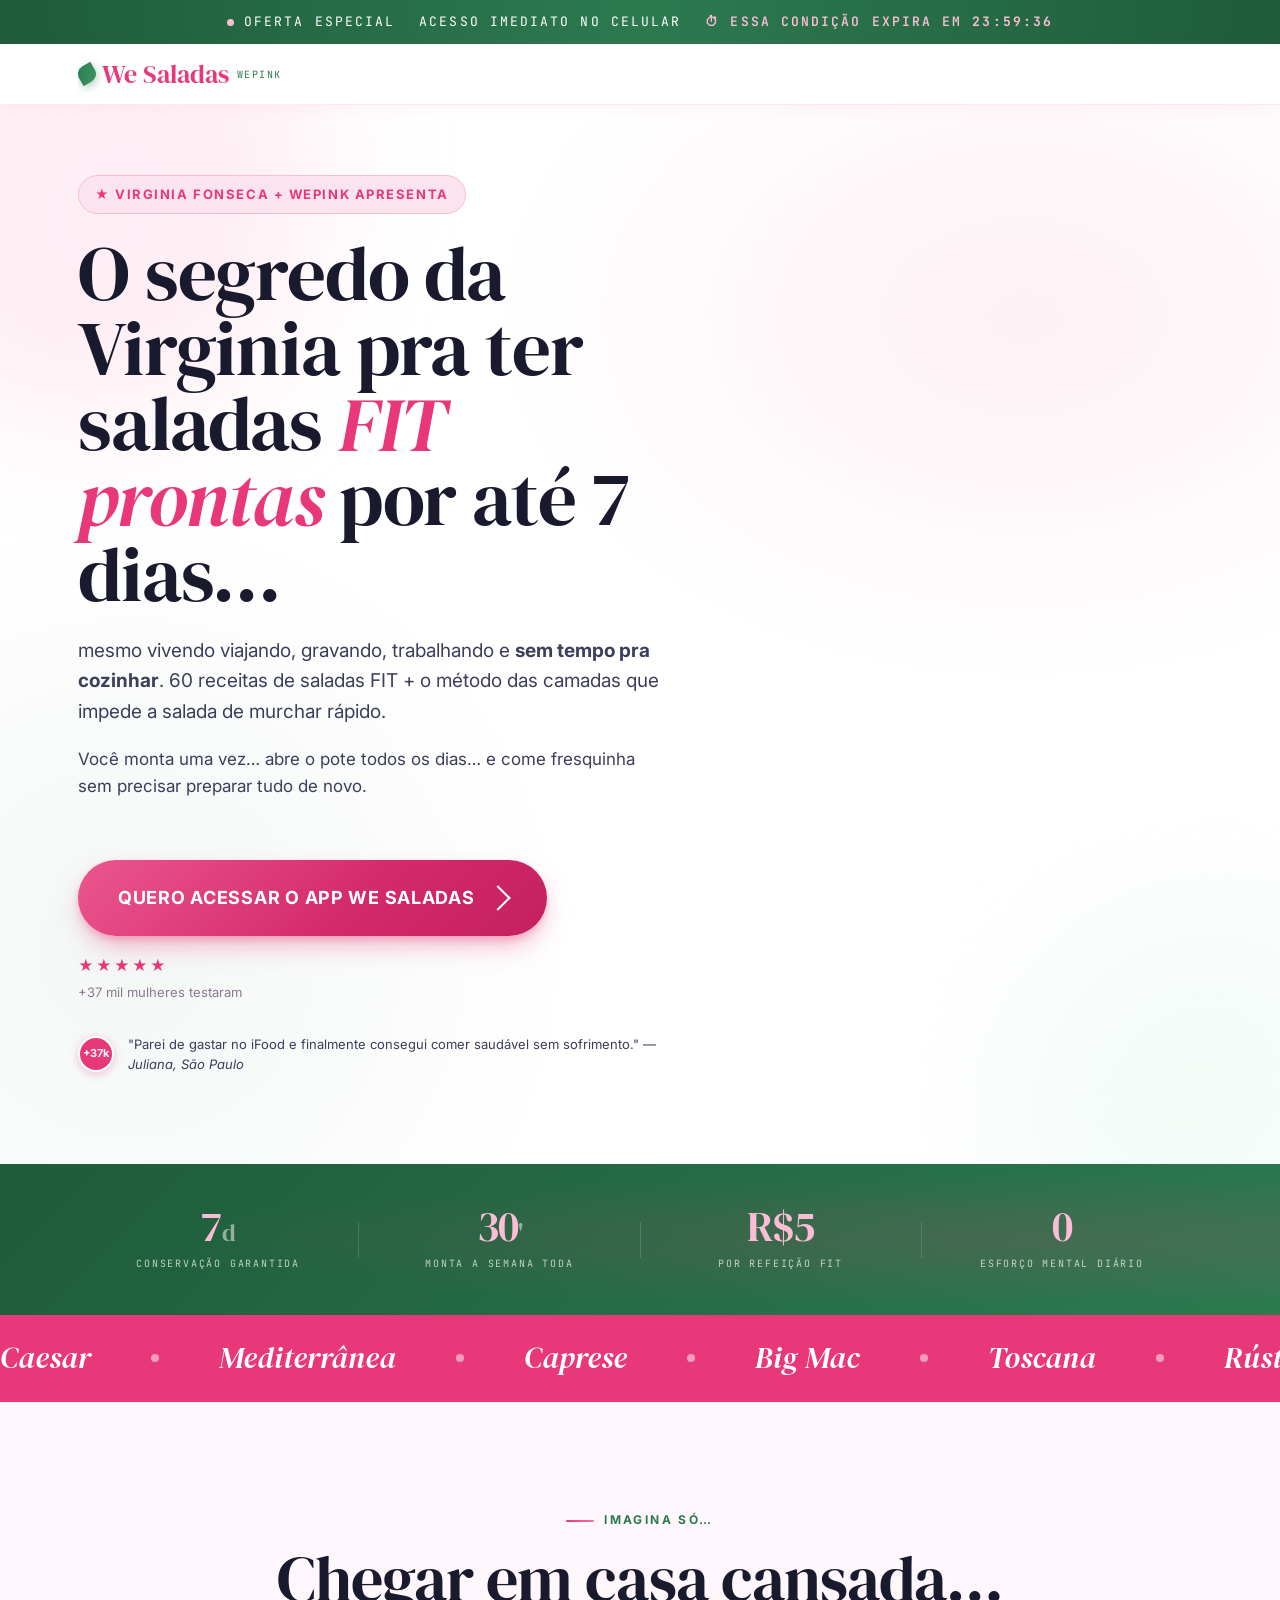
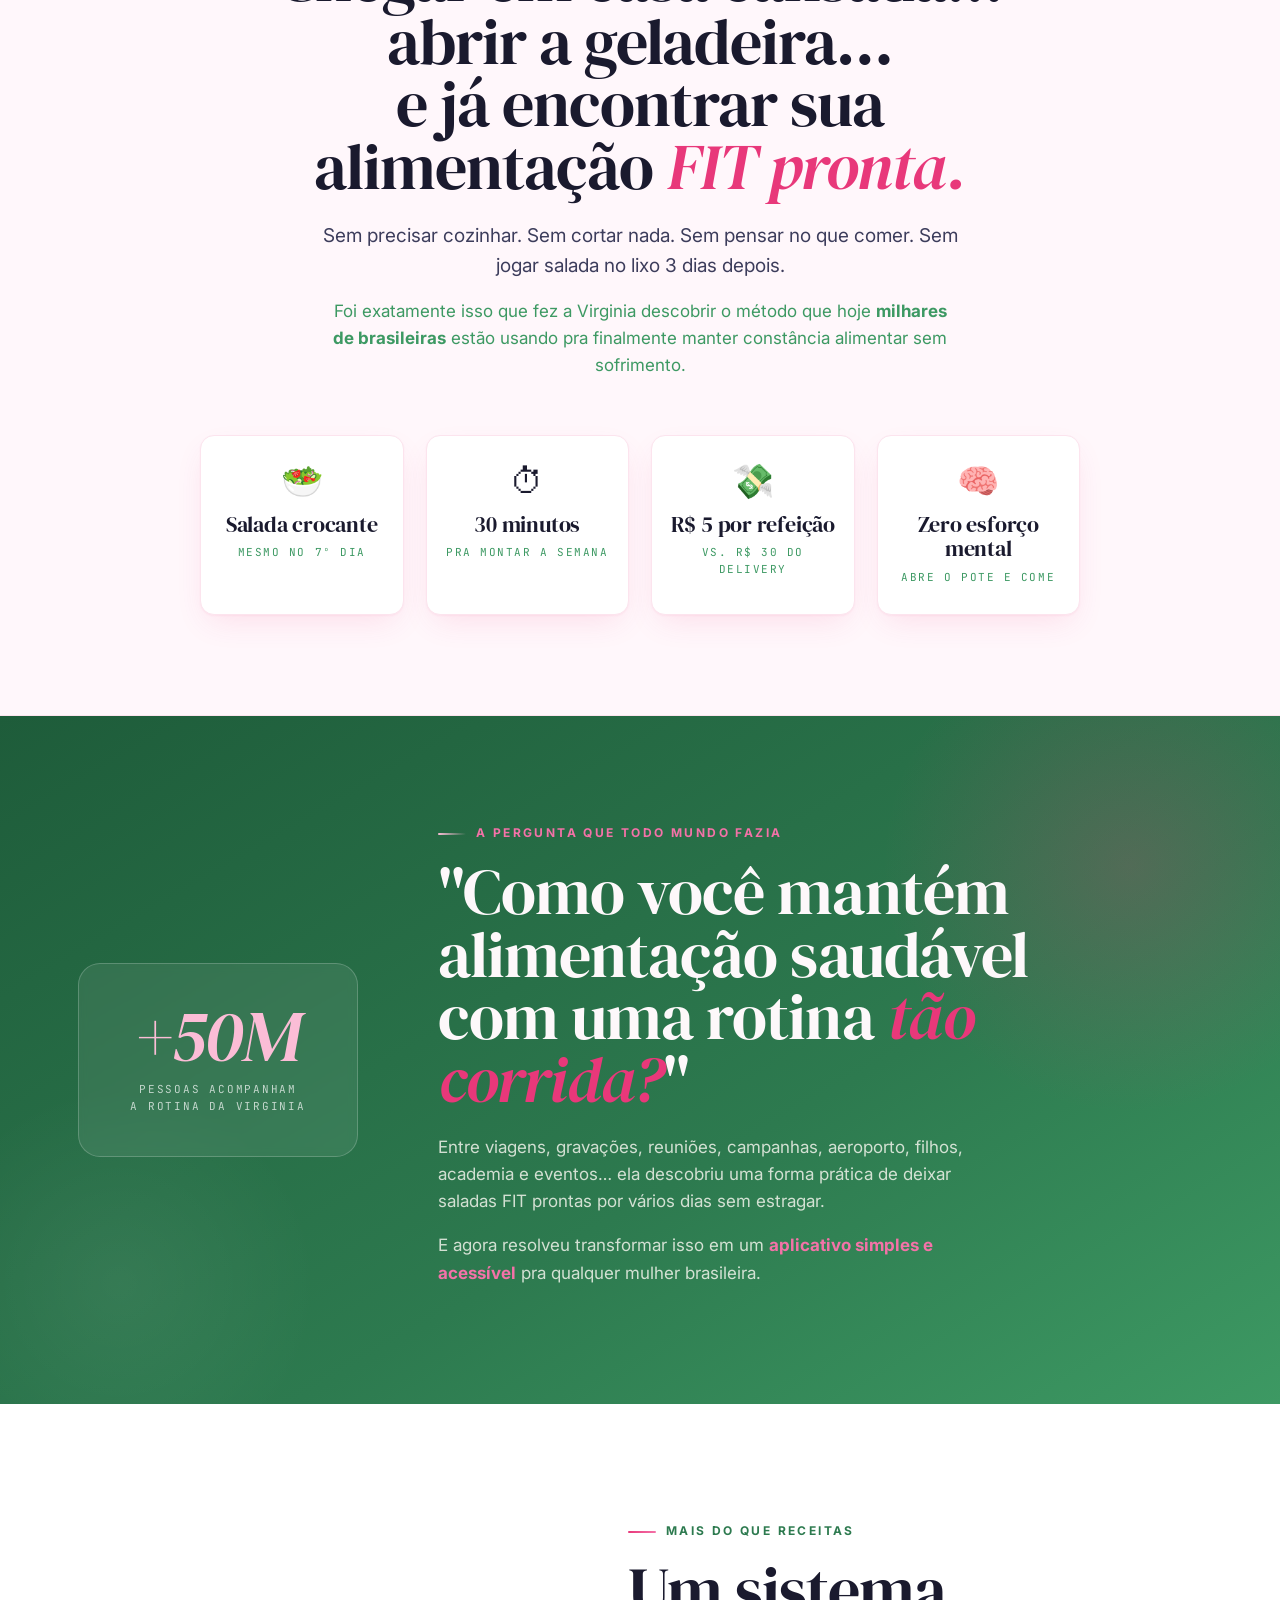
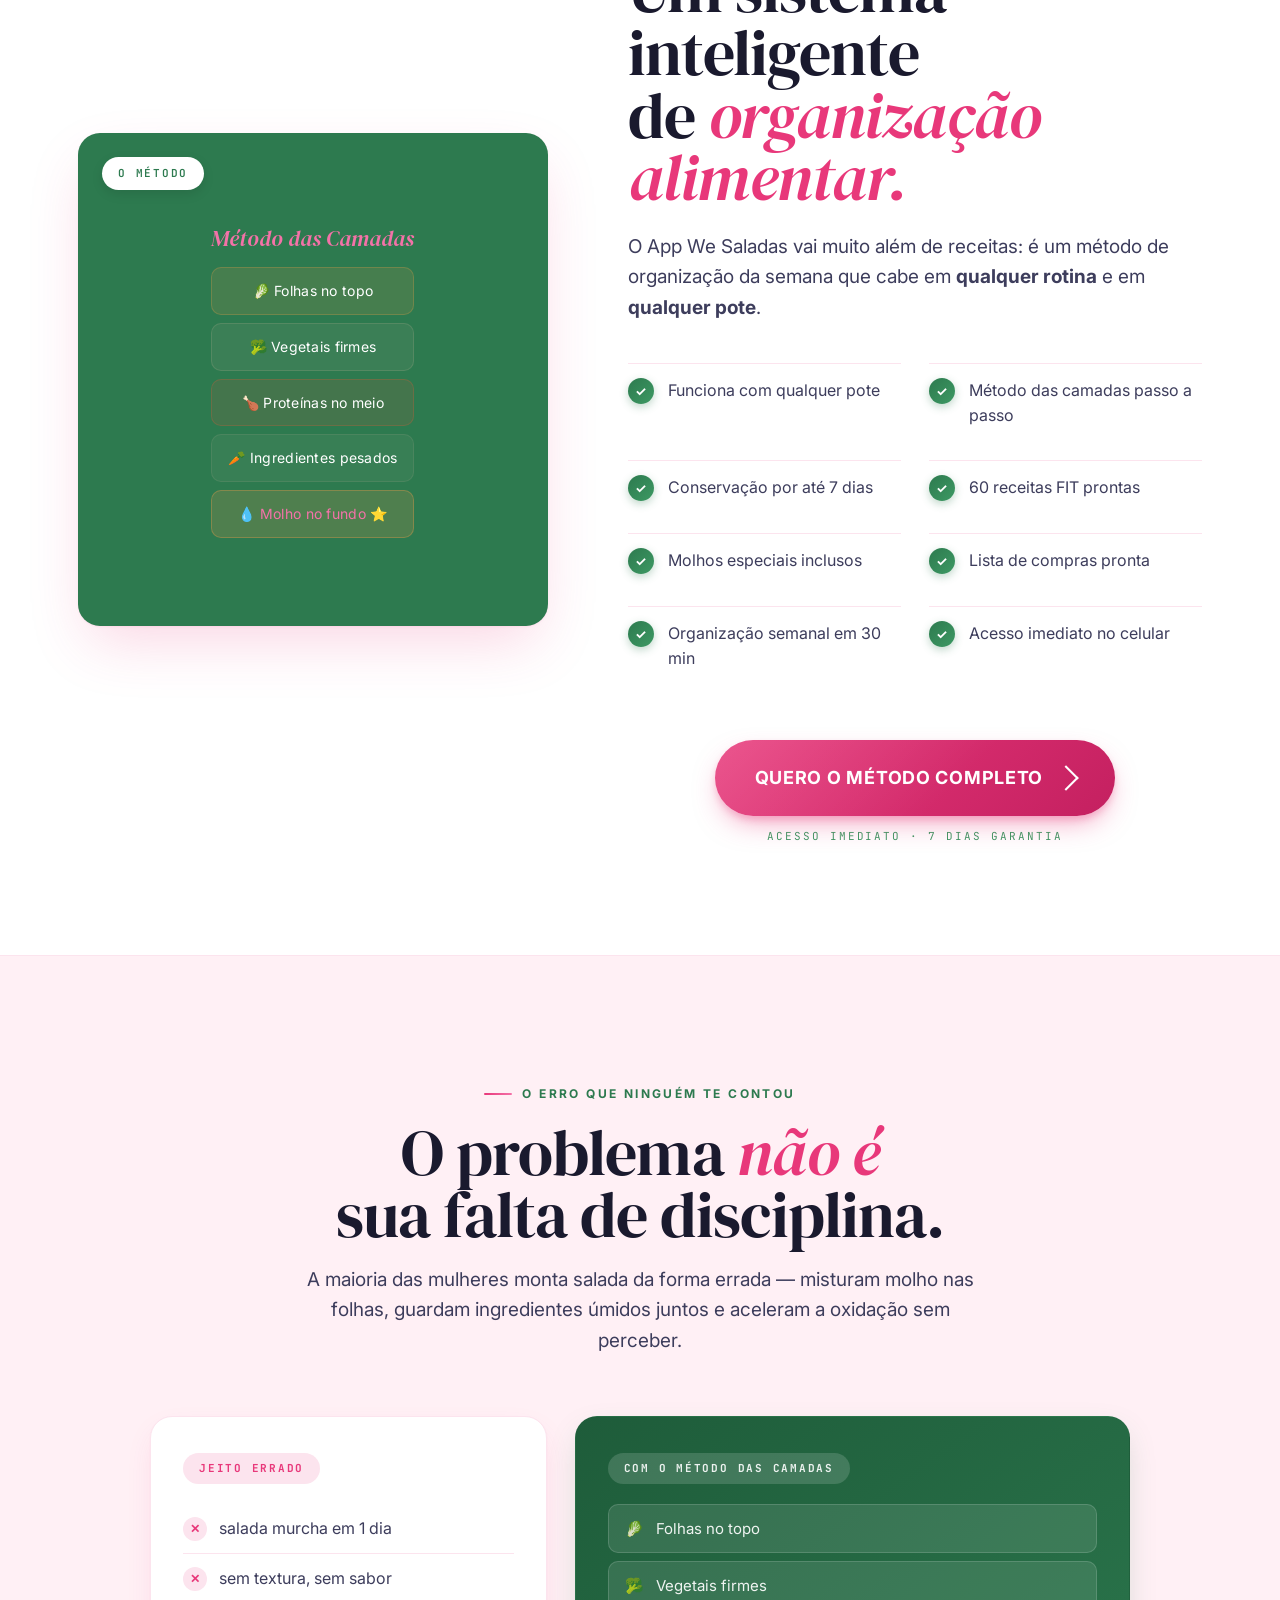
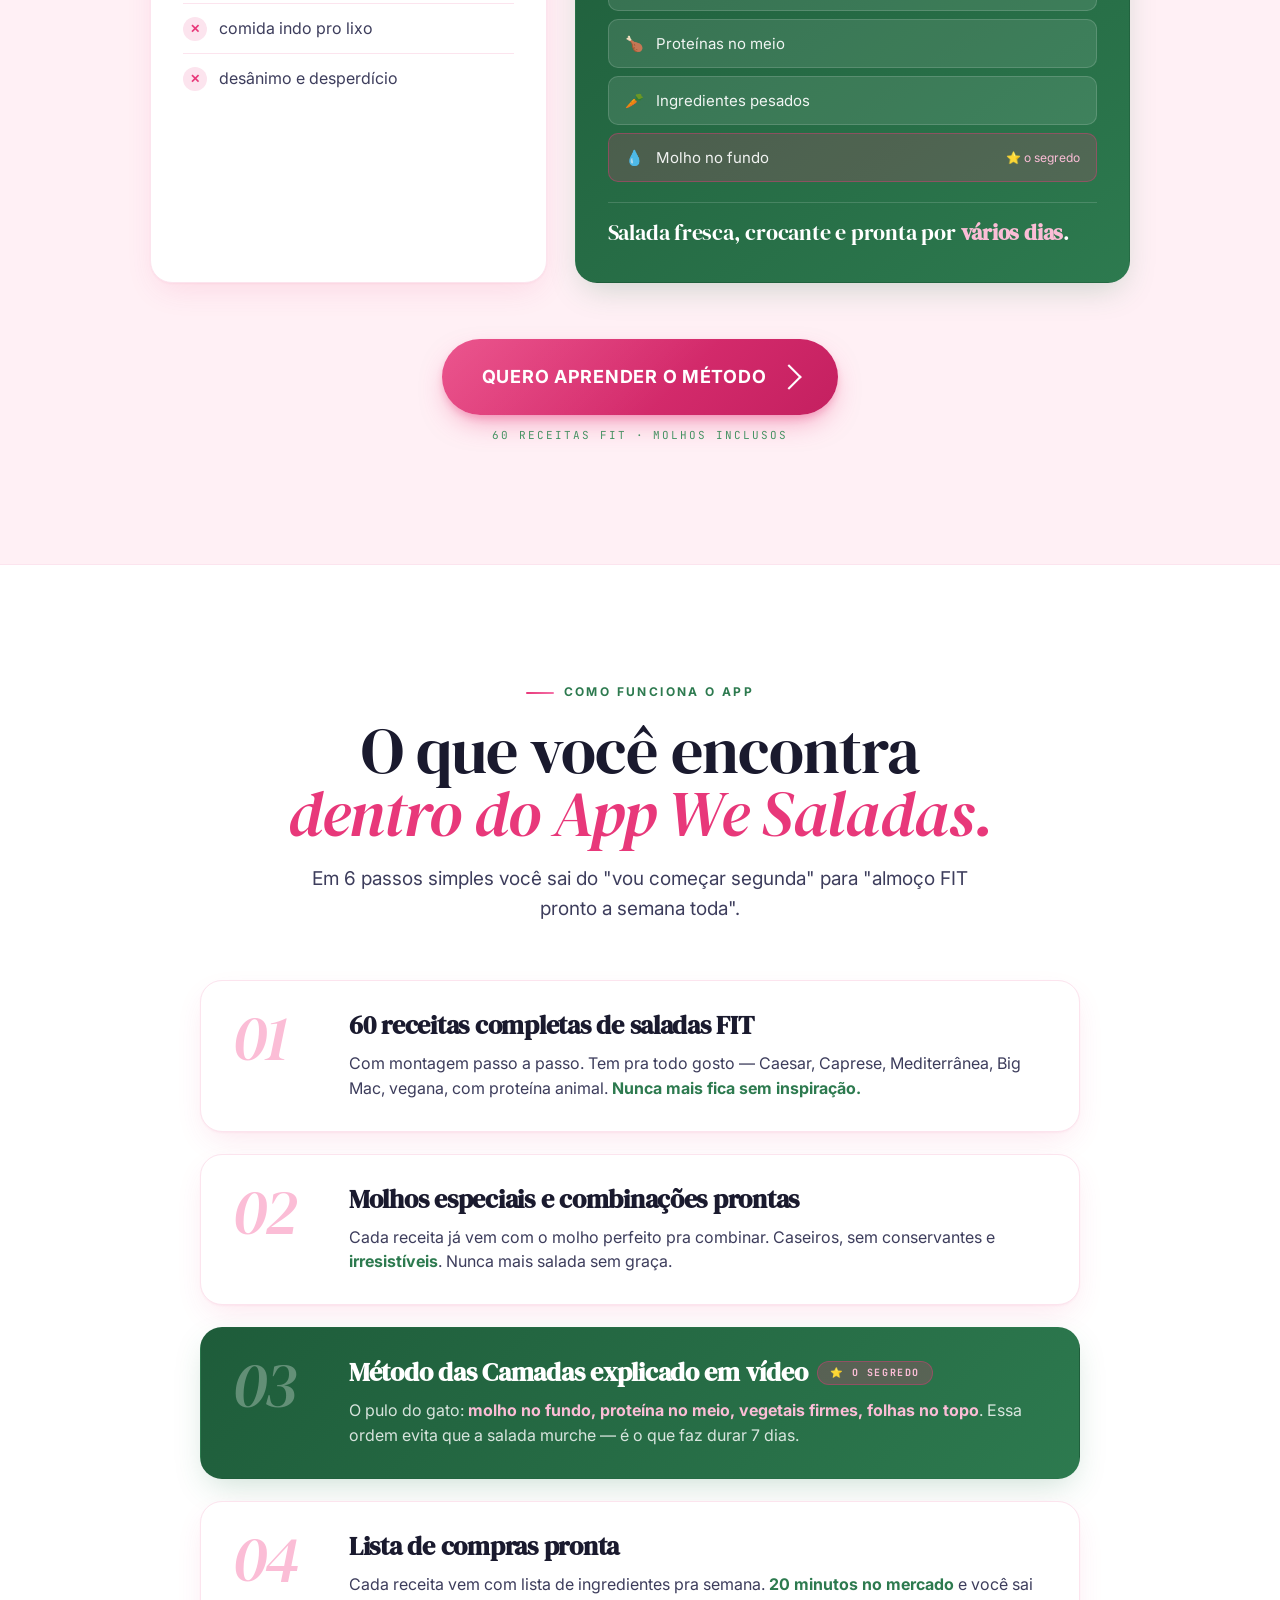
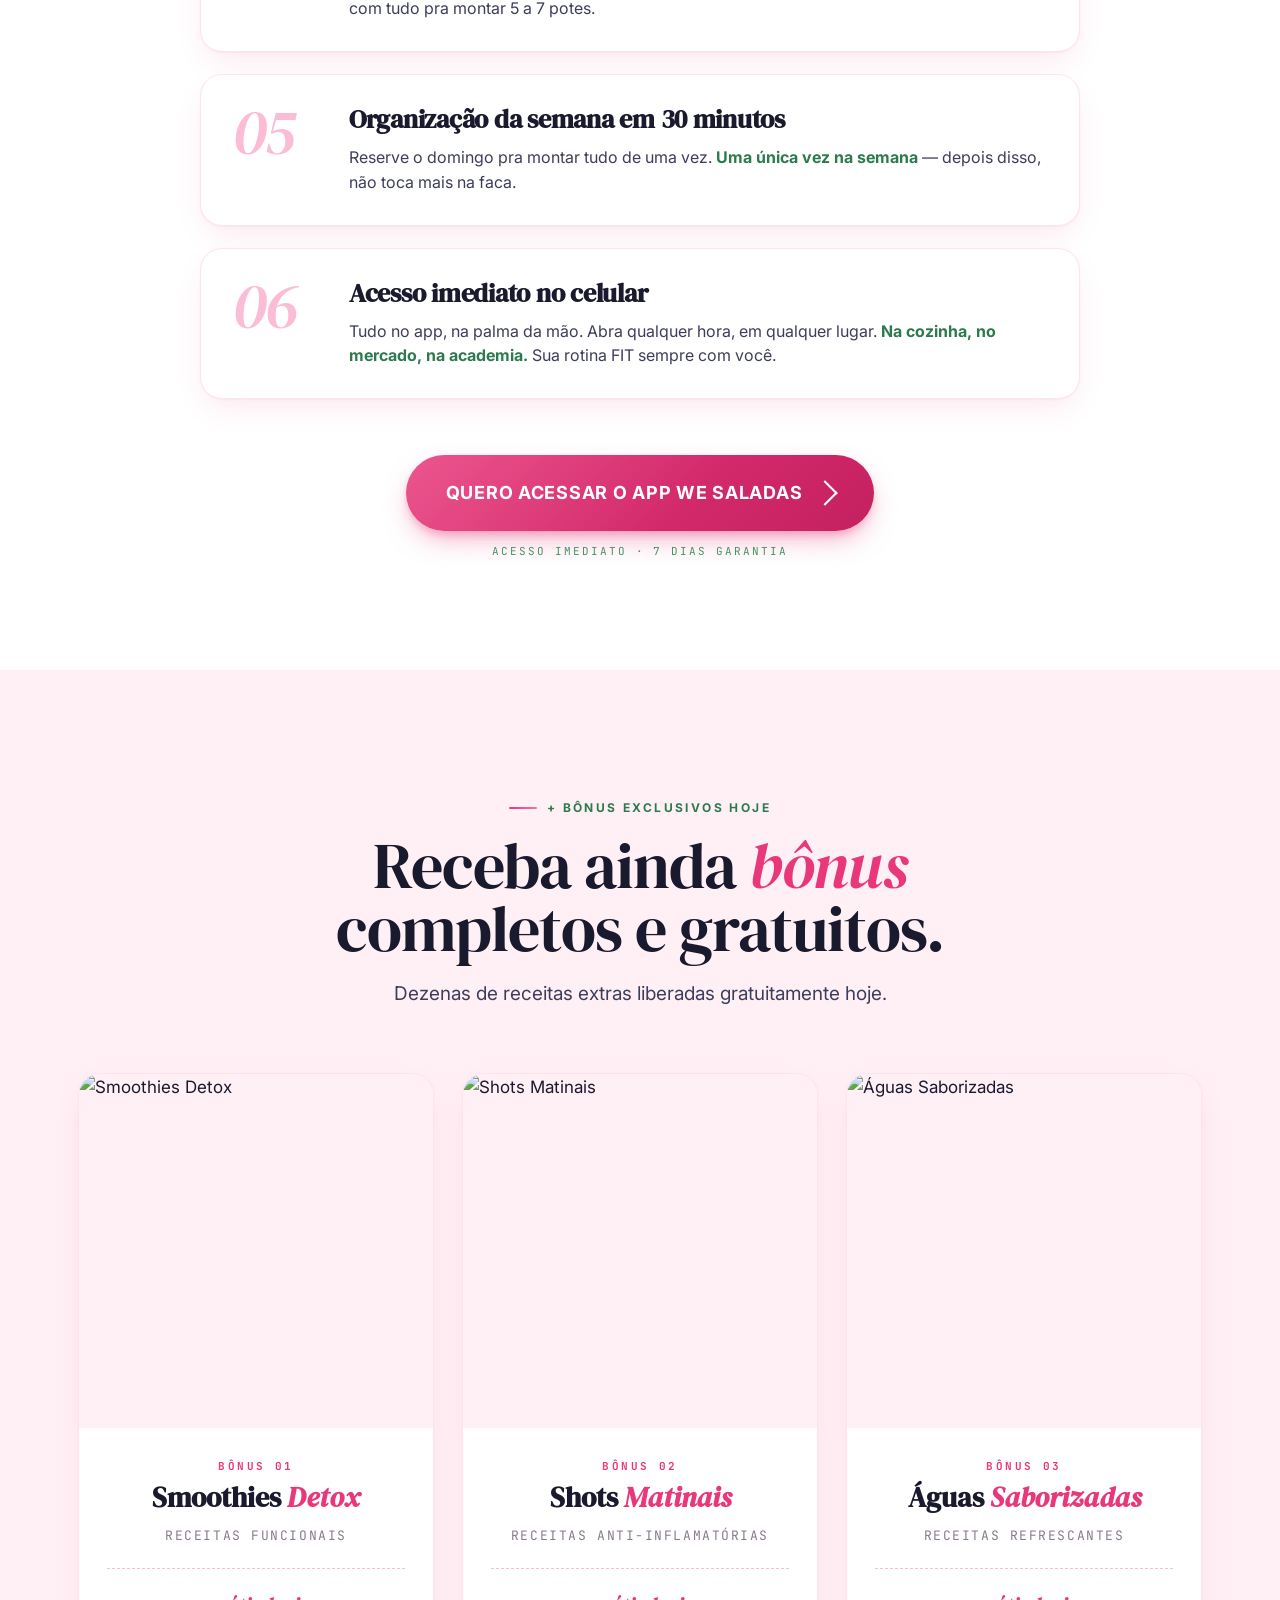
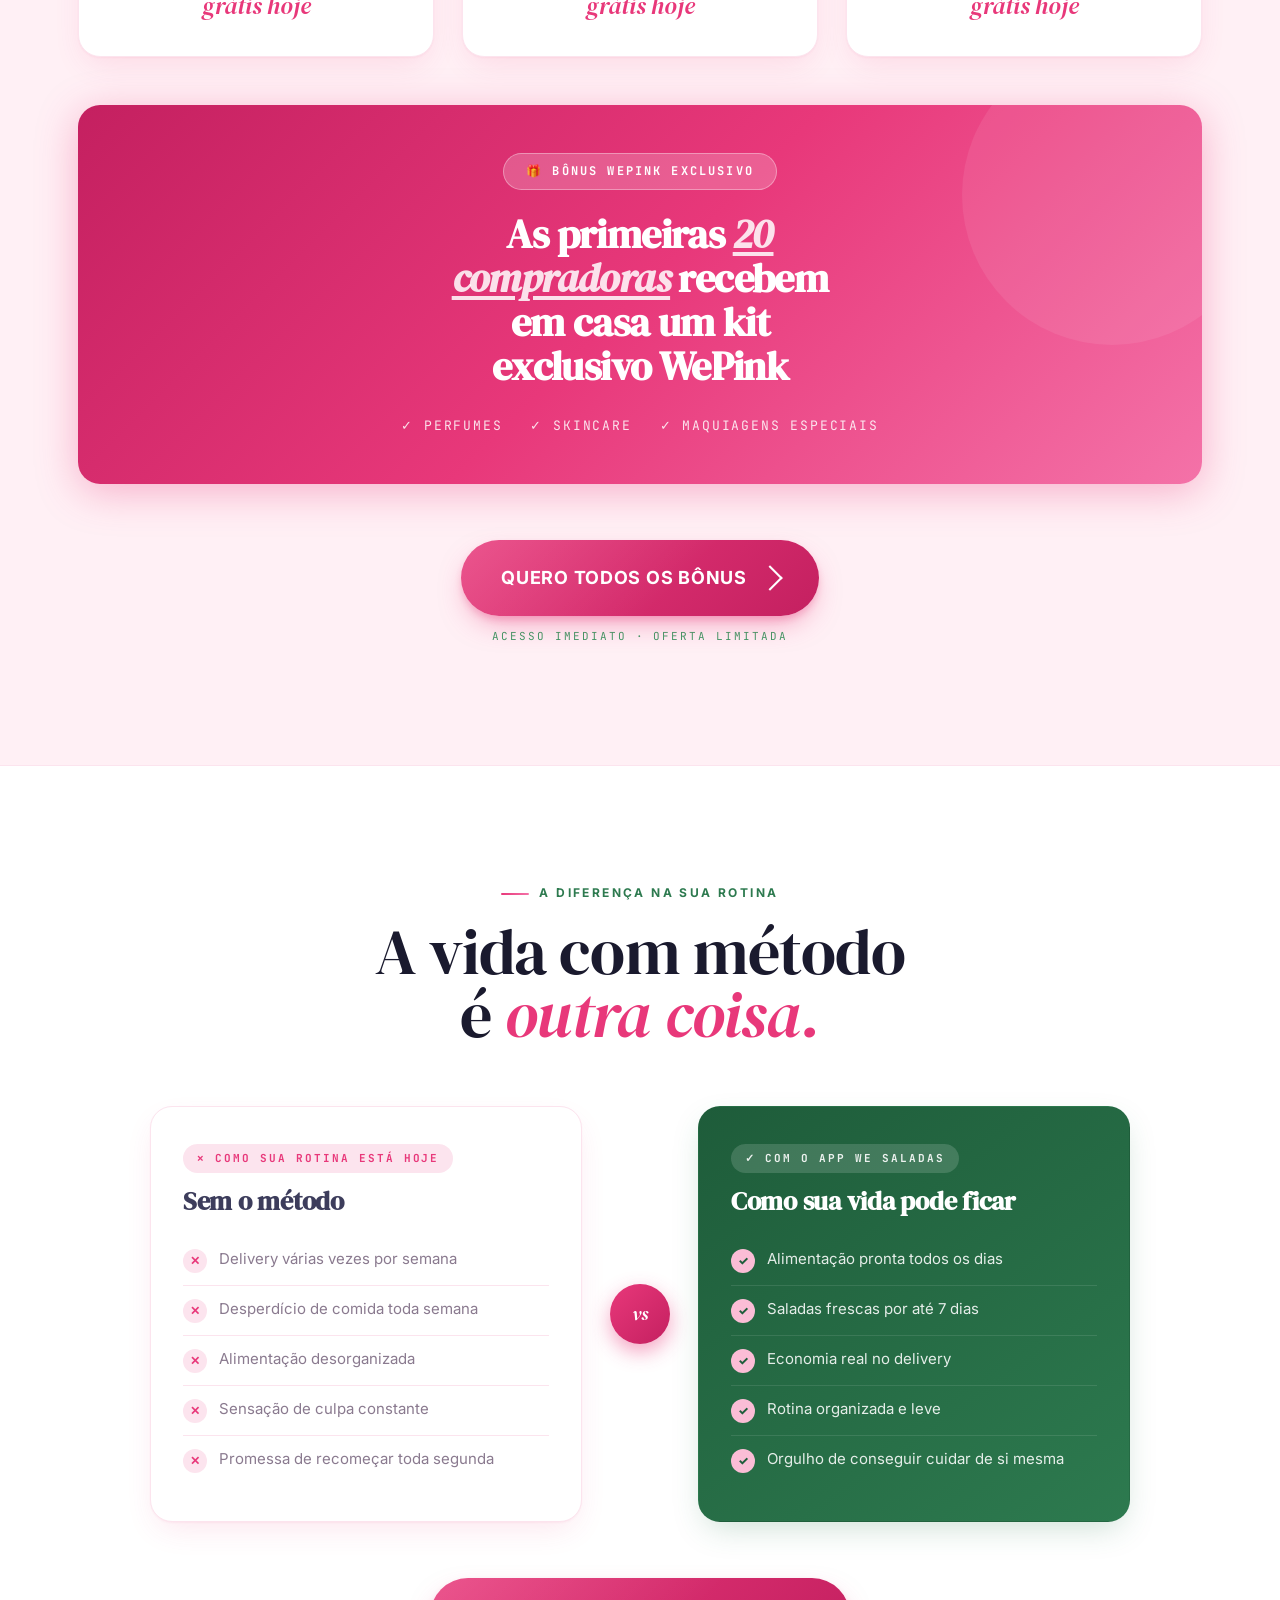
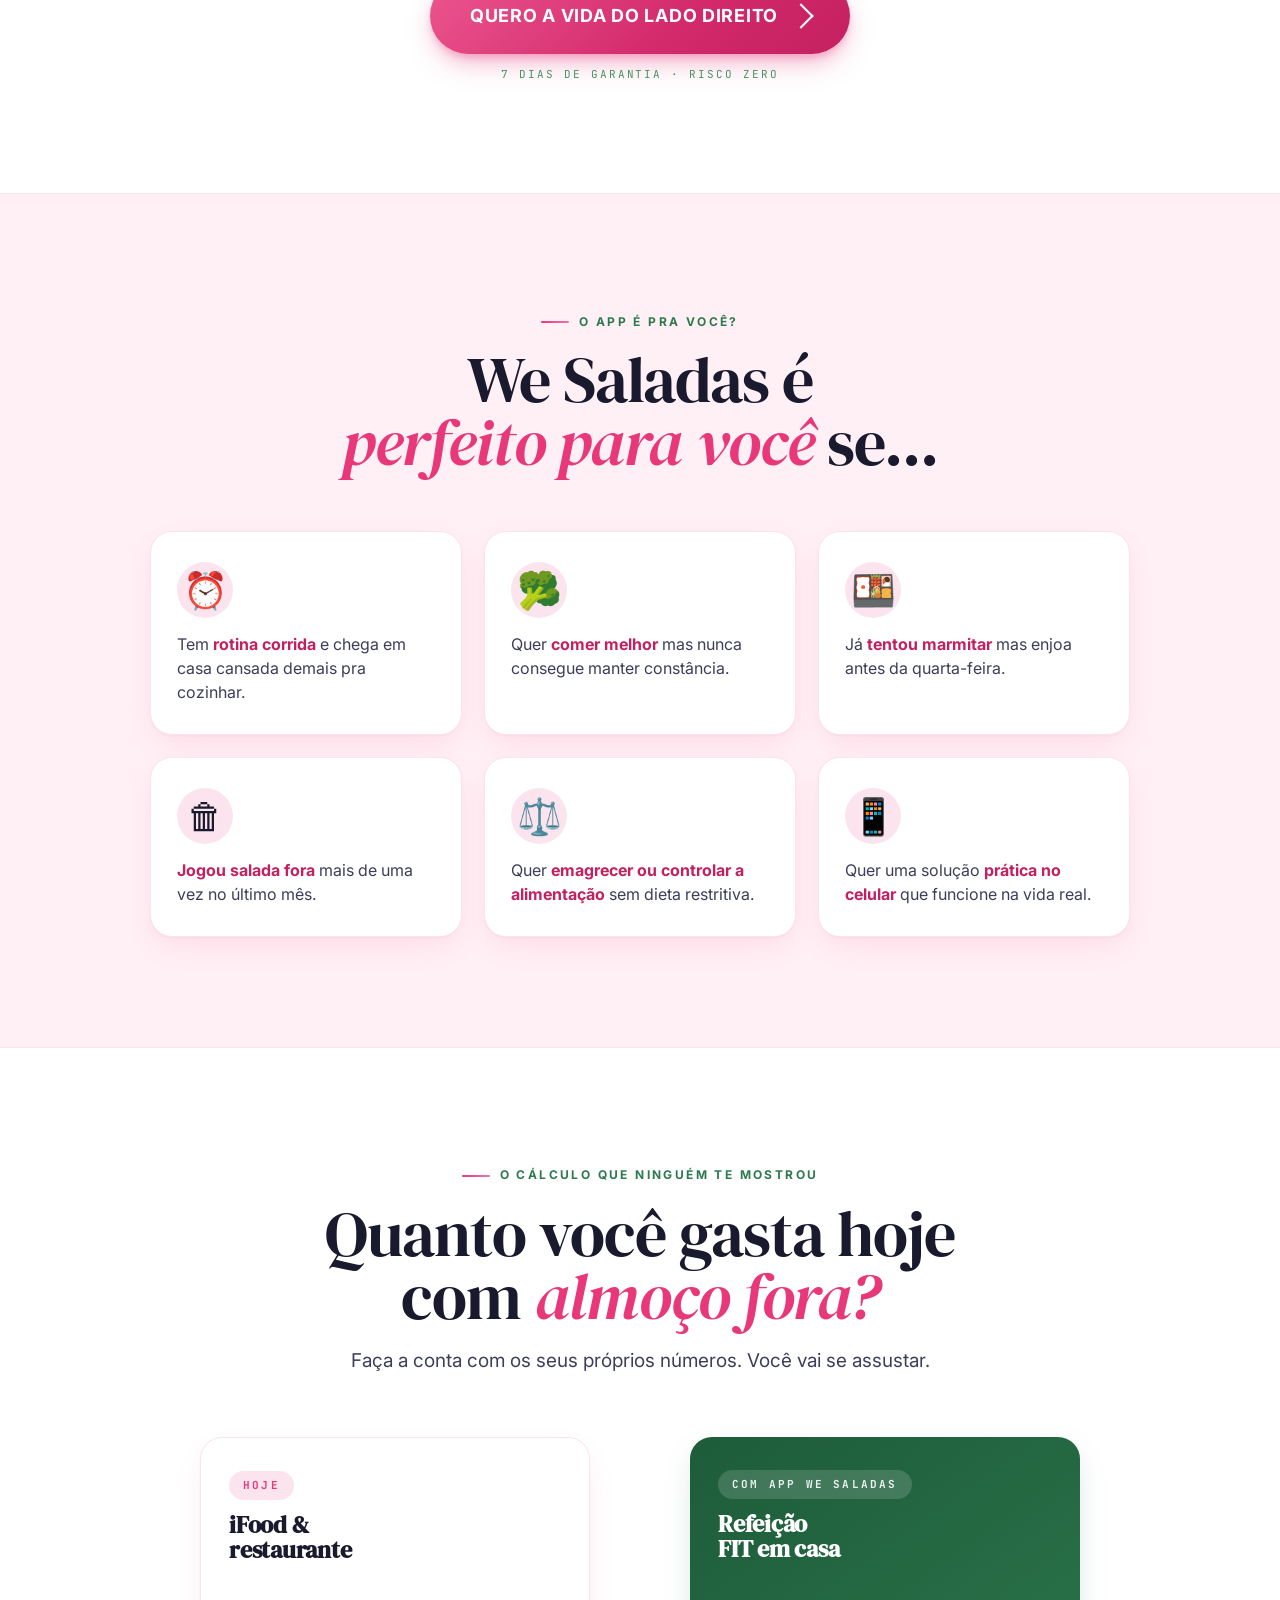
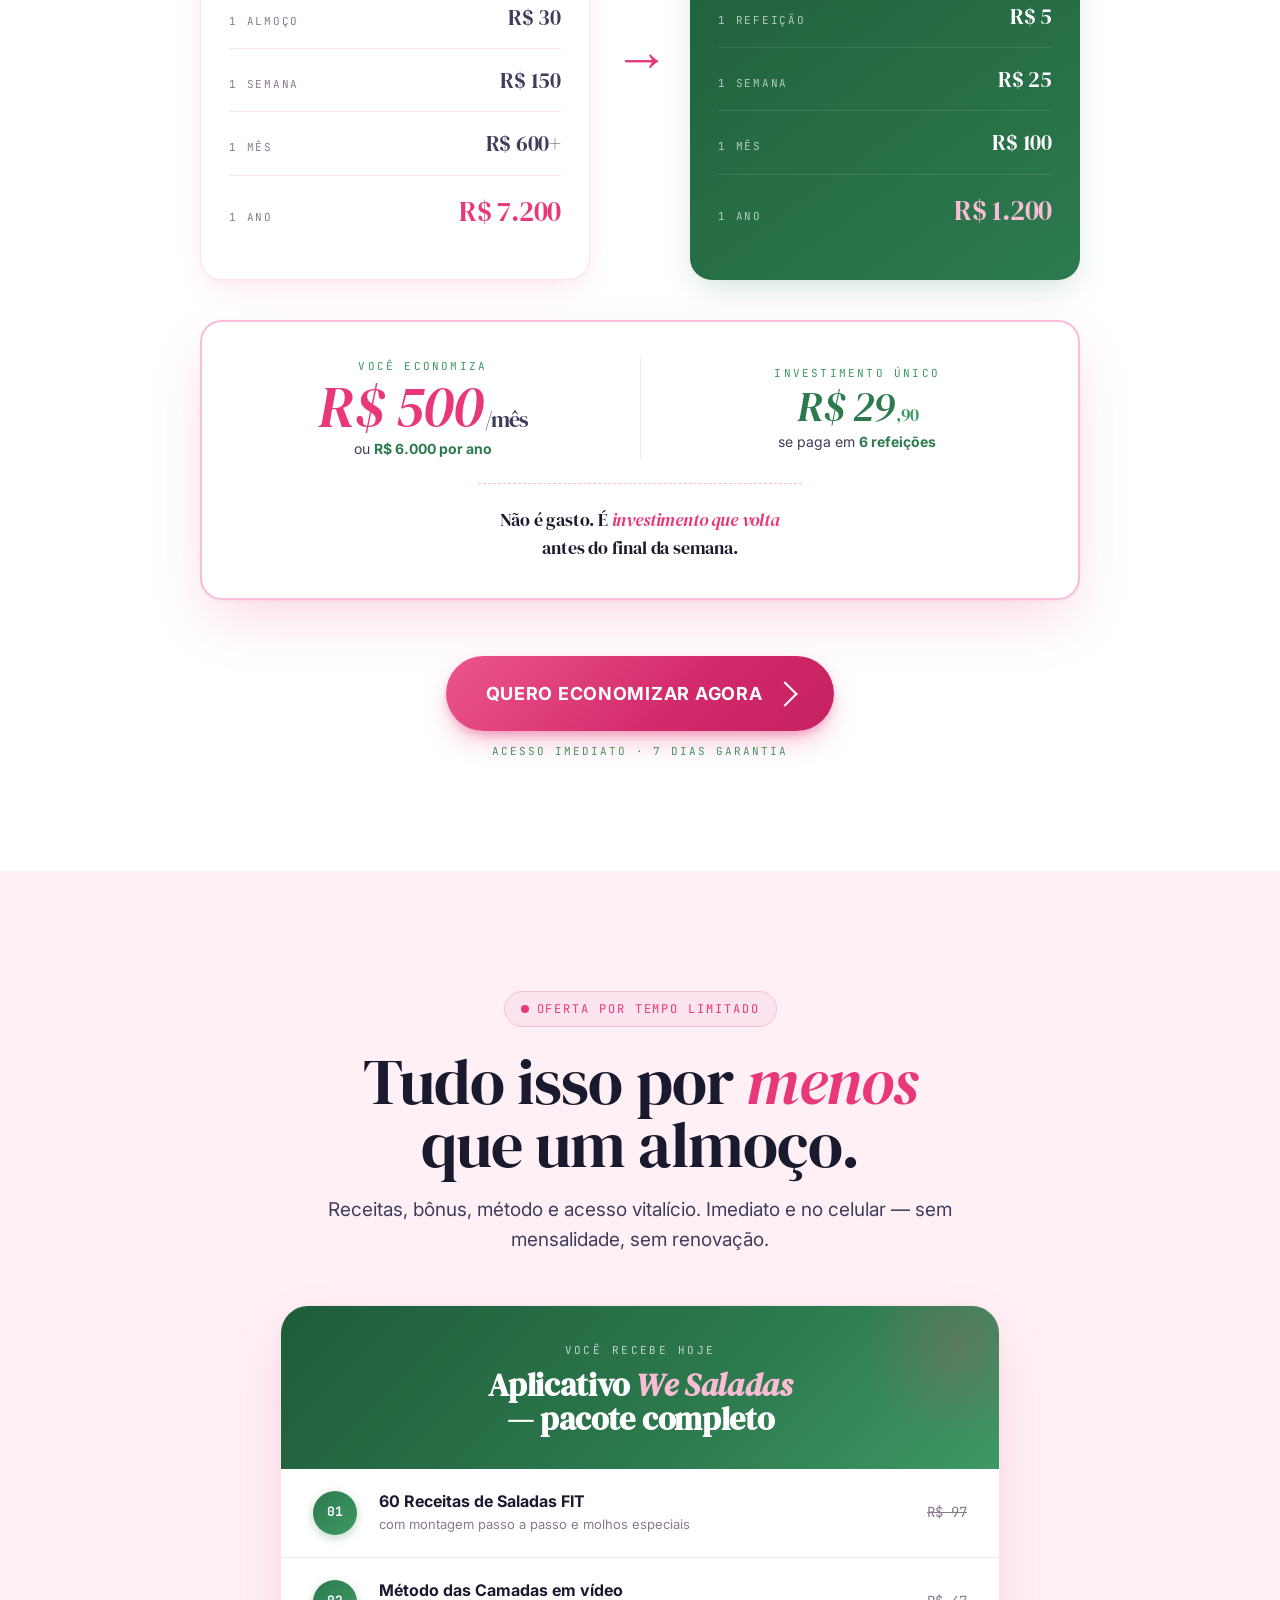
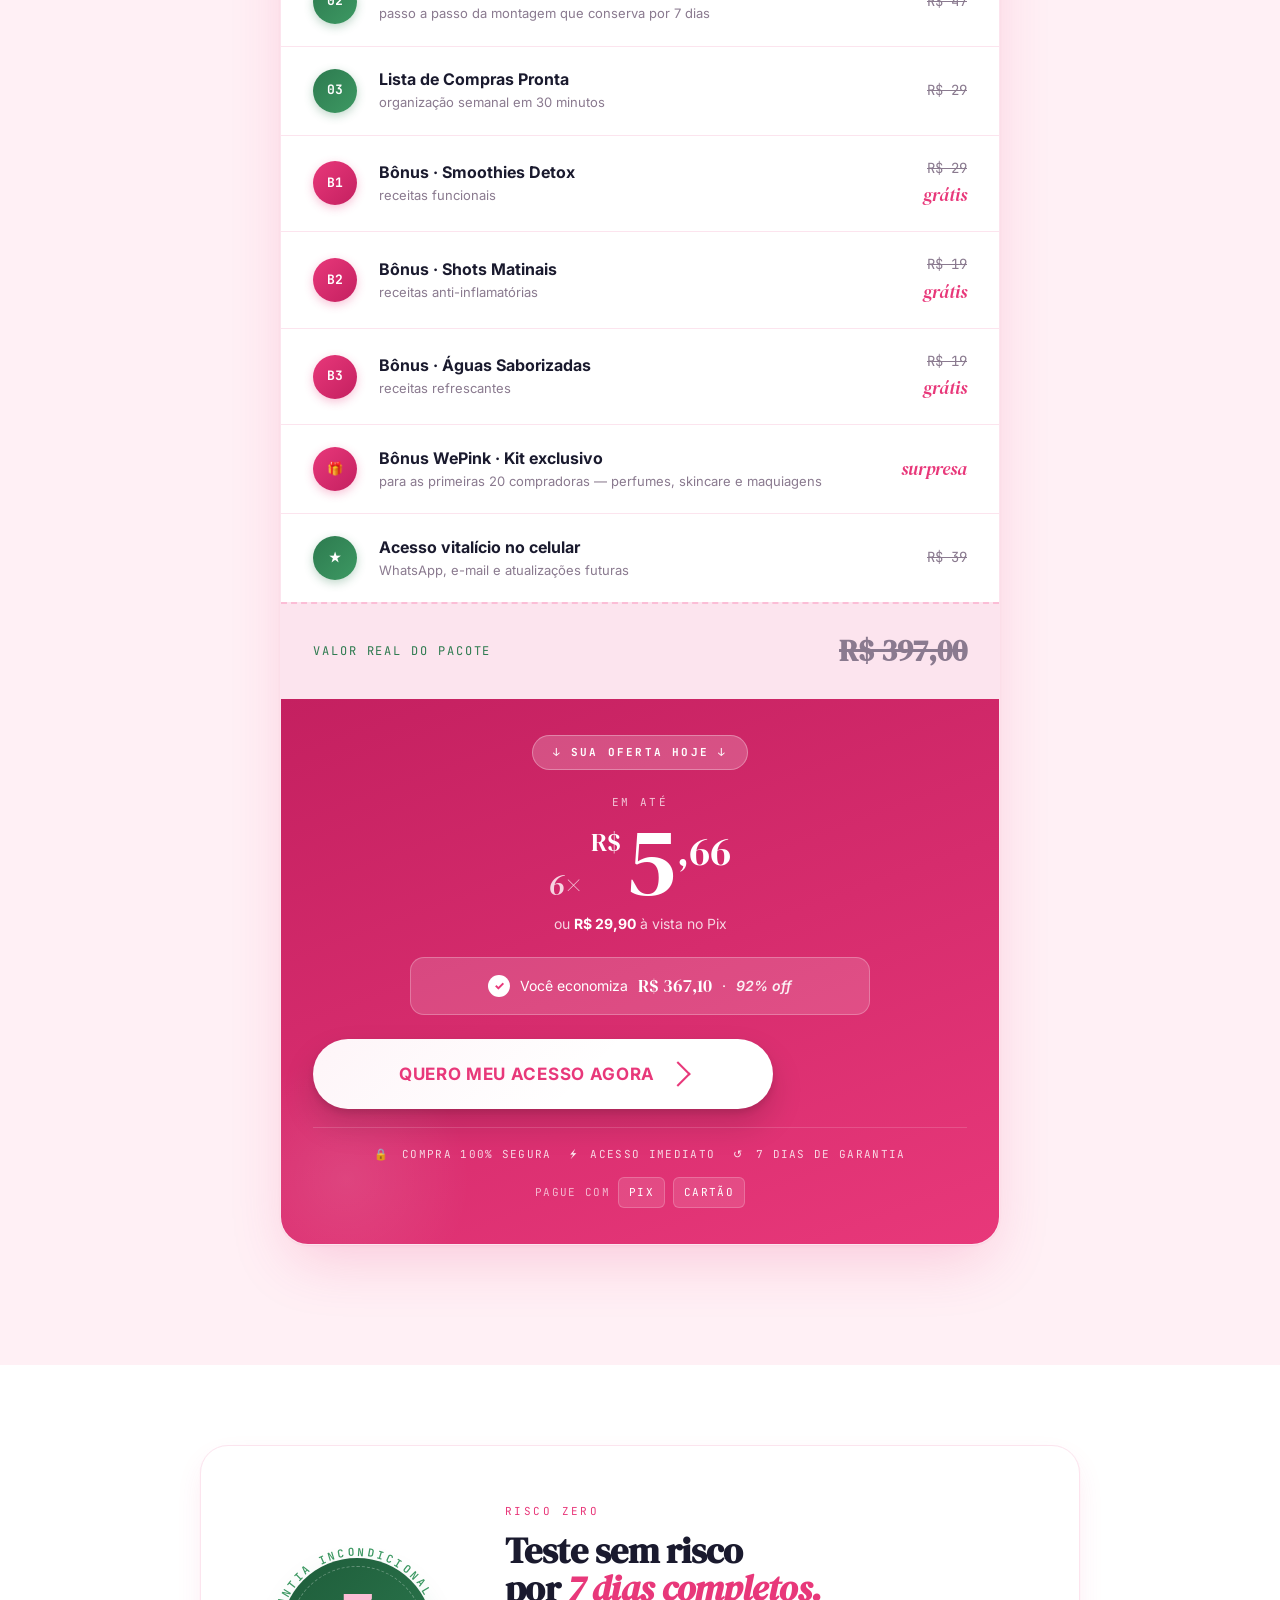
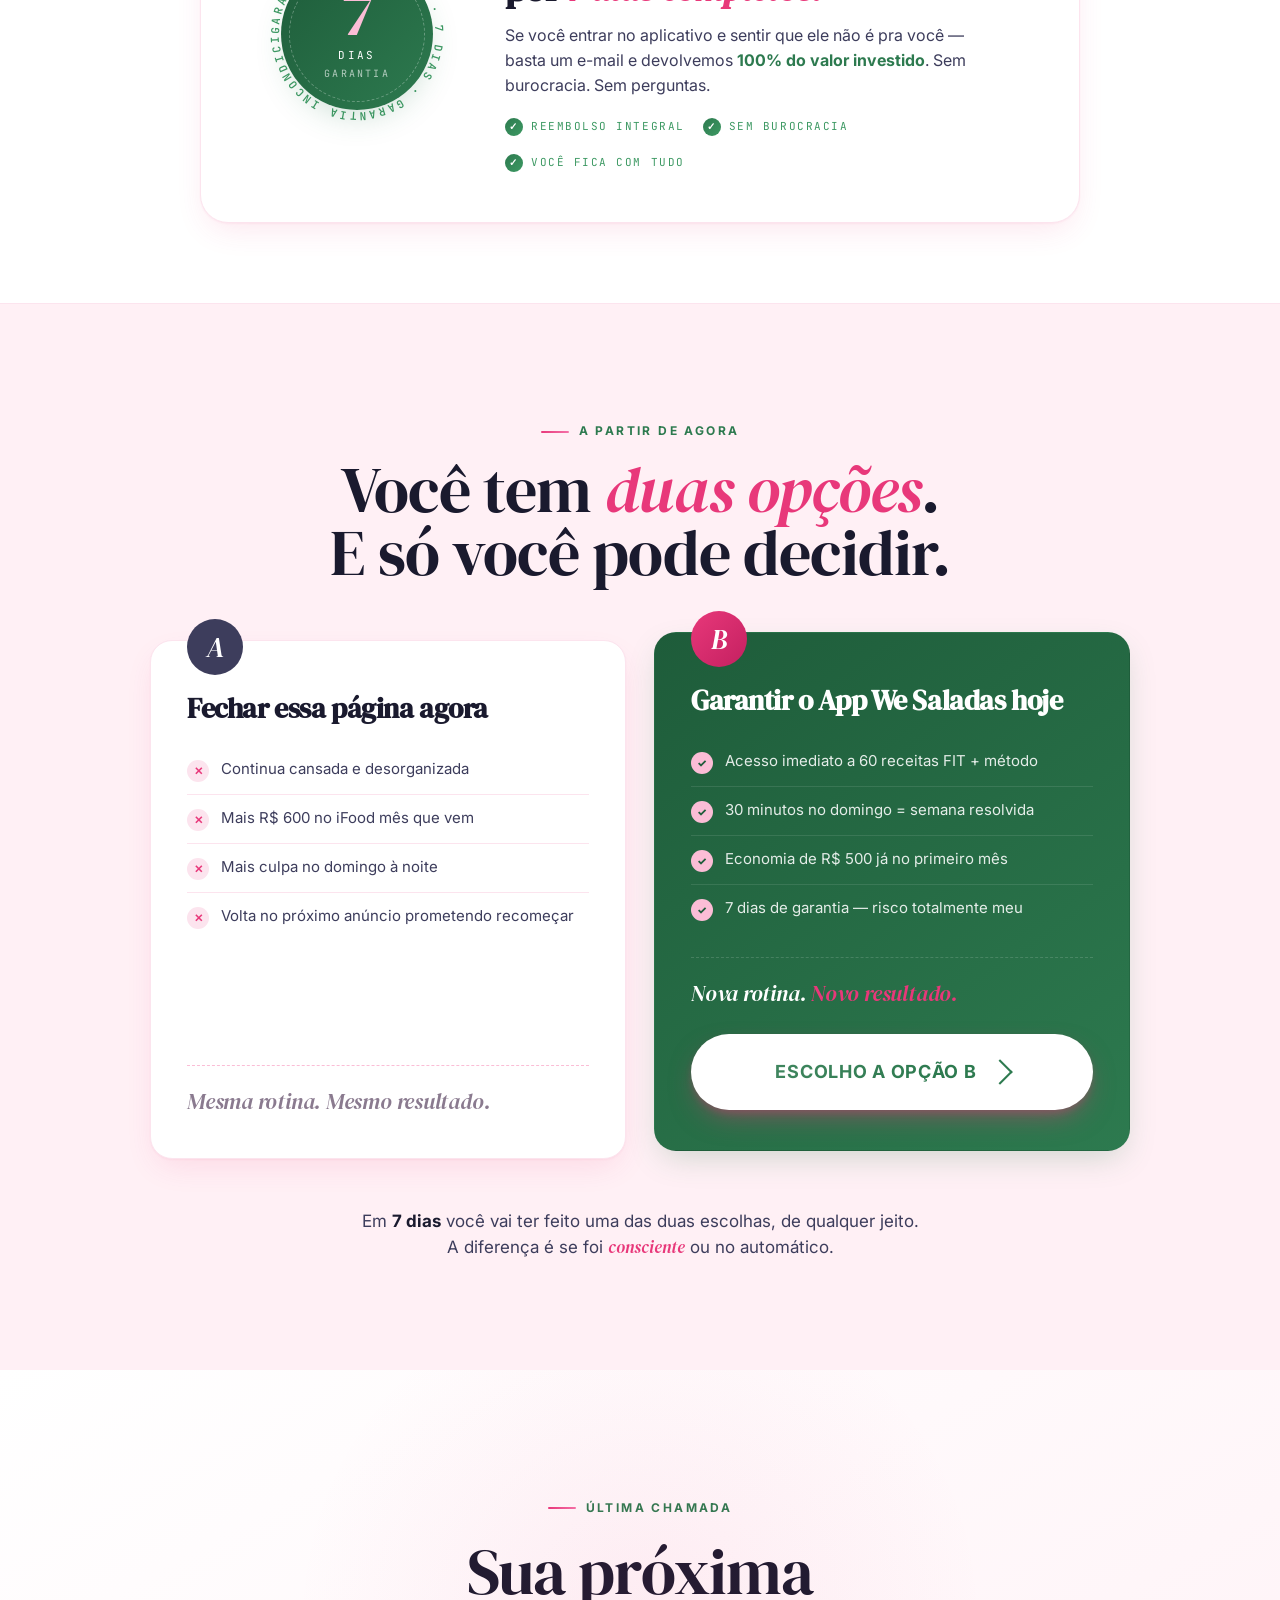
==== index.html @ 1a1d3a0b "Update index.html" ====
<!DOCTYPE html>
<html lang="pt-BR">
<head>
  <meta charset="UTF-8" />
  <meta name="viewport" content="width=device-width, initial-scale=1.0" />
  <title>We Saladas — Virginia Fonseca + WePink</title>

  <link rel="preconnect" href="https://fonts.googleapis.com" />
  <link rel="preconnect" href="https://fonts.gstatic.com" crossorigin />
  <link href="https://fonts.googleapis.com/css2?family=DM+Serif+Display:ital@0;1&family=Inter:wght@400;600;700&family=JetBrains+Mono:wght@400;600&display=swap" rel="stylesheet" />

  <link rel="stylesheet" href="styles.css" />

  <!-- VTurb — otimização de carregamento -->
  <script>!function(i,n){i._plt=i._plt||(n&&n.timeOrigin?n.timeOrigin+n.now():Date.now())}(window,performance);</script>
  <link rel="preload" href="https://scripts.converteai.net/7ba8c62e-1963-4c82-93aa-071724a232c9/players/6a1e0747ff0c63194e1255e3/v4/player.js" as="script">
  <link rel="preload" href="https://scripts.converteai.net/lib/js/smartplayer-wc/v4/smartplayer.js" as="script">
  <link rel="preload" href="https://cdn.converteai.net/7ba8c62e-1963-4c82-93aa-071724a232c9/6a1e073700d664e51d6006d2/main.m3u8" as="fetch">
  <link rel="dns-prefetch" href="https://cdn.converteai.net">
  <link rel="dns-prefetch" href="https://scripts.converteai.net">
  <link rel="dns-prefetch" href="https://images.converteai.net">
  <link rel="dns-prefetch" href="https://license.vturb.com">

  <!-- Utmify Pixel -->
  <script>
    window.pixelId = "6a151aa41d3eeaa1b305286b";
    var a = document.createElement("script");
    a.setAttribute("async", "");
    a.setAttribute("defer", "");
    a.setAttribute("src", "https://cdn.utmify.com.br/scripts/pixel/pixel.js");
    document.head.appendChild(a);
  </script>

  <!-- Utmify UTMs -->
  <script
    src="https://cdn.utmify.com.br/scripts/utms/latest.js"
    data-utmify-prevent-xcod-sck
    data-utmify-prevent-subids
    async
    defer
  ></script>
</head>
<body data-screen-label="We Saladas LP">

  <!-- ── Top banner ─────────────── -->
  <div class="topbar">
    <span><span class="dot"></span> Oferta especial</span>
    <span>Acesso imediato no celular</span>
    <span class="countdown">⏱ Essa condição expira em <strong id="cd">23:59:42</strong></span>
  </div>

  <!-- ── Header ─────────────── -->
  <header class="header">
    <div class="container header-inner">
      <a class="logo" href="#">
        <span class="leaf"></span>
        <span class="logo-text">We Saladas</span><small>wepink</small>
      </a>
    </div>
  </header>

  <!-- ── Hero ─────────────── -->
  <section class="hero">
    <div class="organic-blob blob-1"></div>
    <div class="organic-blob blob-2"></div>

    <div class="container">
      <div class="hero-grid">
        <div class="hero-copy">
          <span class="badge-inline">★ Virginia Fonseca + WePink apresenta</span>
          <h1 class="display">
            O segredo da Virginia pra ter saladas <em>FIT prontas</em> por até 7 dias…
          </h1>
          <p class="lede">
            mesmo vivendo viajando, gravando, trabalhando e <strong>sem tempo pra cozinhar</strong>. 60 receitas de saladas FIT + o método das camadas que impede a salada de murchar rápido.
          </p>
          <p class="lede" style="margin-top:14px; font-size:17px; color:var(--ink-2);">
            Você monta uma vez… abre o pote todos os dias… e come fresquinha sem precisar preparar tudo de novo.
          </p>

          <!-- ── Vídeo VTurb ── -->
          <div class="hero-vturb-wrap">
            <vturb-smartplayer id="vid-6a1e0747ff0c63194e1255e3" style="display: block; margin: 0 auto; width: 100%; max-width: 400px;"></vturb-smartplayer> <script type="text/javascript"> var s=document.createElement("script"); s.src="https://scripts.converteai.net/7ba8c62e-1963-4c82-93aa-071724a232c9/players/6a1e0747ff0c63194e1255e3/v4/player.js", s.async=!0,document.head.appendChild(s); </script>
          </div>

          <div class="hero-cta-row">
            <a class="btn btn-xl" href="#price">
              Quero acessar o App We Saladas <span class="arrow"></span>
            </a>
            <div>
              <div class="stars">★★★★★</div>
              <div style="font-size:13px;color:var(--muted);margin-top:4px;">+37 mil mulheres testaram</div>
            </div>
          </div>
          <div class="hero-microproof">
            <div class="avatar-stack">
              <span style="background:var(--terracotta);color:var(--cream);display:flex;align-items:center;justify-content:center;font-size:11px;font-weight:700;">+37k</span>
            </div>
            <div>"Parei de gastar no iFood e finalmente consegui comer saudável sem sofrimento." — <em>Juliana, São Paulo</em></div>
          </div>
        </div>

        <div class="hero-visual" style="display:none;">
          <div class="img-main">
            <img src="https://i.postimg.cc/1XY92PT2/VIRGINIA-QUEBRA-SILE-NCIO-E-SE-PRONUNCIA-APO-S-POLE-MICA-SOBRE-SUA-DIETA-DE-SALADA-NO-POTE-(2).png" alt="Virginia Fonseca com salada no pote" fetchpriority="high" decoding="async" />
          </div>
          <div class="floating-card card-1">
            <div class="float-icon">7d</div>
            <div class="float-meta">
              <strong>Dura 7 dias</strong>
              <span>fresquinha na geladeira</span>
            </div>
          </div>
          <div class="floating-card card-2">
            <div class="float-icon terra">30'</div>
            <div class="float-meta">
              <strong>30 minutos</strong>
              <span>monta a semana toda</span>
            </div>
          </div>
        </div>
      </div>
    </div>
  </section>

  <!-- ── Quick proof pills ─────────────── -->
  <section class="authority">
    <div class="container">
      <div class="auth-stats">
        <div class="as-item">
          <strong>7<small>d</small></strong>
          <span>conservação garantida</span>
        </div>
        <div class="as-divider" aria-hidden="true"></div>
        <div class="as-item">
          <strong>30<small>'</small></strong>
          <span>monta a semana toda</span>
        </div>
        <div class="as-divider" aria-hidden="true"></div>
        <div class="as-item">
          <strong>R$5</strong>
          <span>por refeição FIT</span>
        </div>
        <div class="as-divider" aria-hidden="true"></div>
        <div class="as-item">
          <strong>0</strong>
          <span>esforço mental diário</span>
        </div>
      </div>
    </div>
  </section>

  <!-- ── Marquee ─────────────── -->
  <div class="marquee">
    <div class="marquee-track">
      <span>
        Caesar <span class="dot"></span>
        Mediterrânea <span class="dot"></span>
        Caprese <span class="dot"></span>
        Big Mac <span class="dot"></span>
        Toscana <span class="dot"></span>
        Rústica <span class="dot"></span>
        Cítrica <span class="dot"></span>
        Agridoce <span class="dot"></span>
      </span>
      <span>
        Caesar <span class="dot"></span>
        Mediterrânea <span class="dot"></span>
        Caprese <span class="dot"></span>
        Big Mac <span class="dot"></span>
        Toscana <span class="dot"></span>
        Rústica <span class="dot"></span>
        Cítrica <span class="dot"></span>
        Agridoce <span class="dot"></span>
      </span>
    </div>
  </div>

  <!-- ── Future Pacing / Identificação ─────────────── -->
  <section class="future-pacing">
    <div class="container">
      <div class="fp-inner">
        <span class="eyebrow">imagina só…</span>
        <h2 class="display" style="margin-top:18px;">
          Chegar em casa cansada…<br/>
          abrir a geladeira…<br/>
          e já encontrar sua<br/>
          alimentação <em>FIT pronta.</em>
        </h2>
        <p class="lede" style="margin: 22px auto 0;">
          Sem precisar cozinhar. Sem cortar nada. Sem pensar no que comer. Sem jogar salada no lixo 3 dias depois.
        </p>
        <p class="lede" style="margin: 16px auto 0; font-size:17px; color:var(--moss);">
          Foi exatamente isso que fez a Virginia descobrir o método que hoje <strong>milhares de brasileiras</strong> estão usando pra finalmente manter constância alimentar sem sofrimento.
        </p>
        <div class="fp-grid">
          <div class="fp-item">
            <div class="fp-icon">🥗</div>
            <strong>Salada crocante</strong>
            <span>mesmo no 7º dia</span>
          </div>
          <div class="fp-item">
            <div class="fp-icon">⏱</div>
            <strong>30 minutos</strong>
            <span>pra montar a semana</span>
          </div>
          <div class="fp-item">
            <div class="fp-icon">💸</div>
            <strong>R$ 5 por refeição</strong>
            <span>vs. R$ 30 do delivery</span>
          </div>
          <div class="fp-item">
            <div class="fp-icon">🧠</div>
            <strong>Zero esforço mental</strong>
            <span>abre o pote e come</span>
          </div>
        </div>
      </div>
    </div>
  </section>

  <!-- ── Autoridade Virginia ─────────────── -->
  <section class="authority-virginia">
    <div class="container">
      <div class="av-inner">
        <div class="av-badge">
          <span class="av-num">+50M</span>
          <span class="av-label">pessoas acompanham<br/>a rotina da Virginia</span>
        </div>
        <div class="av-copy">
          <span class="eyebrow" style="color:var(--amber);">a pergunta que todo mundo fazia</span>
          <h2 class="display" style="margin-top:18px; color:var(--cream);">
            "Como você mantém<br/>alimentação saudável<br/>com uma rotina <em>tão corrida?</em>"
          </h2>
          <p style="font-size:17px; color:rgba(252,250,244,.8); line-height:1.6; margin-top:22px; max-width:52ch;">
            Entre viagens, gravações, reuniões, campanhas, aeroporto, filhos, academia e eventos… ela descobriu uma forma prática de deixar saladas FIT prontas por vários dias sem estragar.
          </p>
          <p style="font-size:17px; color:rgba(252,250,244,.8); line-height:1.6; margin-top:14px; max-width:52ch;">
            E agora resolveu transformar isso em um <strong style="color:var(--amber);">aplicativo simples e acessível</strong> pra qualquer mulher brasileira.
          </p>
        </div>
      </div>
    </div>
  </section>

  <!-- ── Features / O Método ─────────────── -->
  <section class="features">
    <div class="container">
      <div class="features-grid">
        <div class="feature-image feature-image--contain" style="background: var(--forest);">
          <span class="tag">o método</span>
          <div style="display:flex; flex-direction:column; align-items:center; justify-content:center; height:100%; gap:12px; padding:24px;">
            <div style="font-family:var(--font-display); font-size:22px; color:var(--amber); font-style:italic; text-align:center;">Método das Camadas</div>
            <div style="display:flex; flex-direction:column; gap:8px; width:100%; max-width:260px;">
              <div class="camada-item" style="background:rgba(212,151,75,.15); border:1px solid rgba(212,151,75,.3);">🥬 Folhas no topo</div>
              <div class="camada-item" style="background:rgba(143,160,129,.15); border:1px solid rgba(143,160,129,.3);">🥦 Vegetais firmes</div>
              <div class="camada-item" style="background:rgba(199,93,62,.15); border:1px solid rgba(199,93,62,.3);">🍗 Proteínas no meio</div>
              <div class="camada-item" style="background:rgba(143,160,129,.12); border:1px solid rgba(143,160,129,.2);">🥕 Ingredientes pesados</div>
              <div class="camada-item" style="background:rgba(212,151,75,.2); border:1px solid rgba(212,151,75,.4); color:var(--amber);">💧 Molho no fundo ⭐</div>
            </div>
          </div>
        </div>
        <div class="features-copy">
          <span class="eyebrow">mais do que receitas</span>
          <h2 class="display" style="margin-top:18px;">
            Um sistema inteligente<br/>
            de <em>organização alimentar.</em>
          </h2>
          <p class="lede" style="margin-top:22px;">
            O App We Saladas vai muito além de receitas: é um método de organização da semana que cabe em <strong>qualquer rotina</strong> e em <strong>qualquer pote</strong>.
          </p>
          <ul class="feature-list">
            <li><span class="check">✓</span> Funciona com qualquer pote</li>
            <li><span class="check">✓</span> Método das camadas passo a passo</li>
            <li><span class="check">✓</span> Conservação por até 7 dias</li>
            <li><span class="check">✓</span> 60 receitas FIT prontas</li>
            <li><span class="check">✓</span> Molhos especiais inclusos</li>
            <li><span class="check">✓</span> Lista de compras pronta</li>
            <li><span class="check">✓</span> Organização semanal em 30 min</li>
            <li><span class="check">✓</span> Acesso imediato no celular</li>
          </ul>
          <div class="section-cta">
            <a class="btn btn-xl" href="#price">Quero o método completo <span class="arrow"></span></a>
            <span class="cta-hint">acesso imediato · 7 dias garantia</span>
          </div>
        </div>
      </div>
    </div>
  </section>

  <!-- ── O Segredo das Camadas ─────────────── -->
  <section class="mosaic">
    <div class="container">
      <div class="mosaic-head">
        <span class="eyebrow">o erro que ninguém te contou</span>
        <h2 class="display" style="margin-top:18px;">
          O problema <em>não é</em><br/>
          sua falta de disciplina.
        </h2>
        <p class="lede" style="margin:18px auto 0;">
          A maioria das mulheres monta salada da forma errada — misturam molho nas folhas, guardam ingredientes úmidos juntos e aceleram a oxidação sem perceber.
        </p>
      </div>

      <div class="segredo-grid">
        <div class="segredo-card segredo-card--bad">
          <div class="sg-head">
            <span class="sg-tag sg-tag--bad">Jeito errado</span>
          </div>
          <ul class="sg-list">
            <li><span class="x">✕</span> salada murcha em 1 dia</li>
            <li><span class="x">✕</span> sem textura, sem sabor</li>
            <li><span class="x">✕</span> comida indo pro lixo</li>
            <li><span class="x">✕</span> desânimo e desperdício</li>
          </ul>
        </div>

        <div class="segredo-card segredo-card--good">
          <div class="sg-head">
            <span class="sg-tag sg-tag--good">Com o método das camadas</span>
          </div>
          <div class="camadas-visual">
            <div class="cv-item">🥬 <span>Folhas no topo</span></div>
            <div class="cv-item">🥦 <span>Vegetais firmes</span></div>
            <div class="cv-item">🍗 <span>Proteínas no meio</span></div>
            <div class="cv-item">🥕 <span>Ingredientes pesados</span></div>
            <div class="cv-item cv-item--star">💧 <span>Molho no fundo</span> <em>⭐ o segredo</em></div>
          </div>
          <p class="sg-result">Salada fresca, crocante e pronta por <strong>vários dias</strong>.</p>
        </div>
      </div>

      <div class="section-cta">
        <a class="btn btn-xl" href="#price">Quero aprender o método <span class="arrow"></span></a>
        <span class="cta-hint">60 receitas FIT · molhos inclusos</span>
      </div>
    </div>
  </section>

  <!-- ── Como funciona — 6 passos ─────────────── -->
  <section class="how-it-works">
    <div class="container">
      <div class="hiw-head">
        <span class="eyebrow">como funciona o app</span>
        <h2 class="display" style="margin-top:18px;">
          O que você encontra<br/>
          <em>dentro do App We Saladas.</em>
        </h2>
        <p class="lede" style="margin: 18px auto 0;">Em 6 passos simples você sai do "vou começar segunda" para "almoço FIT pronto a semana toda".</p>
      </div>

      <ol class="hiw-list">
        <li class="hiw-step">
          <div class="hiw-num">01</div>
          <div class="hiw-body">
            <h3>60 receitas completas de saladas FIT</h3>
            <p>Com montagem passo a passo. Tem pra todo gosto — Caesar, Caprese, Mediterrânea, Big Mac, vegana, com proteína animal. <strong>Nunca mais fica sem inspiração.</strong></p>
          </div>
        </li>
        <li class="hiw-step">
          <div class="hiw-num">02</div>
          <div class="hiw-body">
            <h3>Molhos especiais e combinações prontas</h3>
            <p>Cada receita já vem com o molho perfeito pra combinar. Caseiros, sem conservantes e <strong>irresistíveis</strong>. Nunca mais salada sem graça.</p>
          </div>
        </li>
        <li class="hiw-step hiw-step--highlight">
          <div class="hiw-num">03</div>
          <div class="hiw-body">
            <h3>Método das Camadas explicado em vídeo <span class="hiw-tag">⭐ o segredo</span></h3>
            <p>O pulo do gato: <strong>molho no fundo, proteína no meio, vegetais firmes, folhas no topo</strong>. Essa ordem evita que a salada murche — é o que faz durar 7 dias.</p>
          </div>
        </li>
        <li class="hiw-step">
          <div class="hiw-num">04</div>
          <div class="hiw-body">
            <h3>Lista de compras pronta</h3>
            <p>Cada receita vem com lista de ingredientes pra semana. <strong>20 minutos no mercado</strong> e você sai com tudo pra montar 5 a 7 potes.</p>
          </div>
        </li>
        <li class="hiw-step">
          <div class="hiw-num">05</div>
          <div class="hiw-body">
            <h3>Organização da semana em 30 minutos</h3>
            <p>Reserve o domingo pra montar tudo de uma vez. <strong>Uma única vez na semana</strong> — depois disso, não toca mais na faca.</p>
          </div>
        </li>
        <li class="hiw-step">
          <div class="hiw-num">06</div>
          <div class="hiw-body">
            <h3>Acesso imediato no celular</h3>
            <p>Tudo no app, na palma da mão. Abra qualquer hora, em qualquer lugar. <strong>Na cozinha, no mercado, na academia.</strong> Sua rotina FIT sempre com você.</p>
          </div>
        </li>
      </ol>

      <div class="section-cta">
        <a class="btn btn-xl" href="#price">Quero acessar o App We Saladas <span class="arrow"></span></a>
        <span class="cta-hint">acesso imediato · 7 dias garantia</span>
      </div>
    </div>
  </section>

  <!-- ── Bonuses ─────────────── -->
  <section class="bonuses">
    <div class="container">
      <div class="bonus-head">
        <span class="eyebrow">+ bônus exclusivos hoje</span>
        <h2 class="display" style="margin-top:18px;">
          Receba ainda <em>bônus</em><br/>
          completos e gratuitos.
        </h2>
        <p class="lede" style="margin:18px auto 0;">Dezenas de receitas extras liberadas gratuitamente hoje.</p>
      </div>
      <div class="bonus-grid">
        <article class="bonus-card">
          <div class="img-wrap">
            <img src="https://i.postimg.cc/DfdFXQzz/Chat-GPT-Image-25-de-mai-de-2026-19-11-32.png" alt="Smoothies Detox" loading="lazy" />
          </div>
          <div class="body">
            <div class="bonus-num">Bônus 01</div>
            <h3>Smoothies <em>Detox</em></h3>
            <p class="recipes-count">receitas funcionais</p>
            <div class="bonus-price">
              <span class="free">grátis hoje</span>
            </div>
          </div>
        </article>

        <article class="bonus-card">
          <div class="img-wrap">
            <img src="https://i.postimg.cc/c4xWMKKd/Chat-GPT-Image-25-de-mai-de-2026-19-18-26.png" alt="Shots Matinais" loading="lazy" />
          </div>
          <div class="body">
            <div class="bonus-num">Bônus 02</div>
            <h3>Shots <em>Matinais</em></h3>
            <p class="recipes-count">receitas anti-inflamatórias</p>
            <div class="bonus-price">
              <span class="free">grátis hoje</span>
            </div>
          </div>
        </article>

        <article class="bonus-card">
          <div class="img-wrap">
            <img src="https://i.postimg.cc/BQS3c88q/Chat-GPT-Image-25-de-mai-de-2026-19-18-22.png" alt="Águas Saborizadas" loading="lazy" />
          </div>
          <div class="body">
            <div class="bonus-num">Bônus 03</div>
            <h3>Águas <em>Saborizadas</em></h3>
            <p class="recipes-count">receitas refrescantes</p>
            <div class="bonus-price">
              <span class="free">grátis hoje</span>
            </div>
          </div>
        </article>
      </div>

      <!-- Bônus WePink especial -->
      <div class="bonus-wepink">
        <div class="bw-inner">
          <div class="bw-badge">🎁 Bônus WePink Exclusivo</div>
          <h3 class="bw-title">As primeiras <em>20 compradoras</em> recebem em casa um kit exclusivo WePink</h3>
          <div class="bw-items">
            <span>✓ perfumes</span>
            <span>✓ skincare</span>
            <span>✓ maquiagens especiais</span>
          </div>
        </div>
      </div>

      <div class="section-cta">
        <a class="btn btn-xl" href="#price">Quero todos os bônus <span class="arrow"></span></a>
        <span class="cta-hint">acesso imediato · oferta limitada</span>
      </div>
    </div>
  </section>



  <!-- ── Antes vs Depois ─────────────── -->
  <section class="vs-section">
    <div class="container">
      <div class="vs-head">
        <span class="eyebrow">a diferença na sua rotina</span>
        <h2 class="display" style="margin-top:18px;">
          A vida com método<br/>
          é <em>outra coisa.</em>
        </h2>
      </div>

      <div class="vs-cards">
        <div class="vs-card vs-card--before">
          <div class="vs-card__head">
            <span class="vs-tag">✕ como sua rotina está hoje</span>
            <h3>Sem o método</h3>
          </div>
          <ul>
            <li>Delivery várias vezes por semana</li>
            <li>Desperdício de comida toda semana</li>
            <li>Alimentação desorganizada</li>
            <li>Sensação de culpa constante</li>
            <li>Promessa de recomeçar toda segunda</li>
          </ul>
        </div>

        <div class="vs-divider" aria-hidden="true">
          <span>vs</span>
        </div>

        <div class="vs-card vs-card--after">
          <div class="vs-card__head">
            <span class="vs-tag">✓ com o App We Saladas</span>
            <h3>Como sua vida pode ficar</h3>
          </div>
          <ul>
            <li>Alimentação pronta todos os dias</li>
            <li>Saladas frescas por até 7 dias</li>
            <li>Economia real no delivery</li>
            <li>Rotina organizada e leve</li>
            <li>Orgulho de conseguir cuidar de si mesma</li>
          </ul>
        </div>
      </div>

      <div class="section-cta">
        <a class="btn btn-xl" href="#price">Quero a vida do lado direito <span class="arrow"></span></a>
        <span class="cta-hint">7 dias de garantia · risco zero</span>
      </div>
    </div>
  </section>

  <!-- ── Para quem é ─────────────── -->
  <section class="for-who">
    <div class="container">
      <div class="fw-head">
        <span class="eyebrow">o app é pra você?</span>
        <h2 class="display" style="margin-top:18px;">
          We Saladas é<br/>
          <em>perfeito para você</em> se...
        </h2>
      </div>

      <div class="fw-grid">
        <div class="fw-item">
          <div class="fw-icon">⏰</div>
          <p>Tem <strong>rotina corrida</strong> e chega em casa cansada demais pra cozinhar.</p>
        </div>
        <div class="fw-item">
          <div class="fw-icon">🥦</div>
          <p>Quer <strong>comer melhor</strong> mas nunca consegue manter constância.</p>
        </div>
        <div class="fw-item">
          <div class="fw-icon">🍱</div>
          <p>Já <strong>tentou marmitar</strong> mas enjoa antes da quarta-feira.</p>
        </div>
        <div class="fw-item">
          <div class="fw-icon">🗑</div>
          <p><strong>Jogou salada fora</strong> mais de uma vez no último mês.</p>
        </div>
        <div class="fw-item">
          <div class="fw-icon">⚖️</div>
          <p>Quer <strong>emagrecer ou controlar a alimentação</strong> sem dieta restritiva.</p>
        </div>
        <div class="fw-item">
          <div class="fw-icon">📱</div>
          <p>Quer uma solução <strong>prática no celular</strong> que funcione na vida real.</p>
        </div>
      </div>
    </div>
  </section>

  <!-- ── ROI / Matemática iFood ─────────────── -->
  <section class="roi-section">
    <div class="container">
      <div class="roi-head">
        <span class="eyebrow">o cálculo que ninguém te mostrou</span>
        <h2 class="display" style="margin-top:18px;">
          Quanto você gasta hoje<br/>
          com <em>almoço fora?</em>
        </h2>
        <p class="lede" style="margin: 18px auto 0;">Faça a conta com os seus próprios números. Você vai se assustar.</p>
      </div>

      <div class="roi-compare">
        <div class="roi-card roi-card--bad">
          <div class="roi-card__top">
            <span class="roi-tag">hoje</span>
            <h3>iFood &<br/>restaurante</h3>
          </div>
          <ul class="roi-stack">
            <li><span>1 almoço</span><strong>R$ 30</strong></li>
            <li><span>1 semana</span><strong>R$ 150</strong></li>
            <li><span>1 mês</span><strong>R$ 600+</strong></li>
            <li class="roi-year"><span>1 ano</span><strong>R$ 7.200</strong></li>
          </ul>
        </div>

        <div class="roi-arrow" aria-hidden="true">→</div>

        <div class="roi-card roi-card--good">
          <div class="roi-card__top">
            <span class="roi-tag">com App We Saladas</span>
            <h3>Refeição<br/>FIT em casa</h3>
          </div>
          <ul class="roi-stack">
            <li><span>1 refeição</span><strong>R$ 5</strong></li>
            <li><span>1 semana</span><strong>R$ 25</strong></li>
            <li><span>1 mês</span><strong>R$ 100</strong></li>
            <li class="roi-year"><span>1 ano</span><strong>R$ 1.200</strong></li>
          </ul>
        </div>
      </div>

      <div class="roi-result">
        <div class="roi-result__inner">
          <div class="roi-saved">
            <span class="roi-label">você economiza</span>
            <span class="roi-amount">R$ 500<small>/mês</small></span>
            <span class="roi-or">ou <strong>R$ 6.000 por ano</strong></span>
          </div>
          <div class="roi-divider"></div>
          <div class="roi-investment">
            <span class="roi-label">investimento único</span>
            <span class="roi-amount roi-amount--small">R$ 29<small>,90</small></span>
            <span class="roi-or">se paga em <strong>6 refeições</strong></span>
          </div>
        </div>
        <p class="roi-tagline">
          Não é gasto. É <em>investimento que volta</em> antes do final da semana.
        </p>
      </div>

      <div class="section-cta">
        <a class="btn btn-xl" href="#price">Quero economizar agora <span class="arrow"></span></a>
        <span class="cta-hint">acesso imediato · 7 dias garantia</span>
      </div>
    </div>
  </section>

  <!-- ── Pricing ─────────────── -->
  <section class="pricing" id="price">
    <div class="container">
      <div class="pricing-head">
        <div class="urgency-pill"><span class="pulse"></span> Oferta por tempo limitado</div>
        <h2 class="display">
          Tudo isso por <em>menos</em><br/>
          que um almoço.
        </h2>
        <p class="lede" style="margin: 18px auto 0;">Receitas, bônus, método e acesso vitalício. Imediato e no celular — sem mensalidade, sem renovação.</p>
      </div>

      <div class="offer-card">
        <header class="offer-card__head">
          <span class="kicker">você recebe hoje</span>
          <h3 class="offer-card__title">Aplicativo <em>We Saladas</em><br/>— pacote completo</h3>
        </header>

        <ul class="value-stack">
          <li>
            <div class="vs-num">01</div>
            <div class="vs-body">
              <strong>60 Receitas de Saladas FIT</strong>
              <span>com montagem passo a passo e molhos especiais</span>
            </div>
            <div class="vs-price"><s>R$ 97</s></div>
          </li>
          <li>
            <div class="vs-num">02</div>
            <div class="vs-body">
              <strong>Método das Camadas em vídeo</strong>
              <span>passo a passo da montagem que conserva por 7 dias</span>
            </div>
            <div class="vs-price"><s>R$ 47</s></div>
          </li>
          <li>
            <div class="vs-num">03</div>
            <div class="vs-body">
              <strong>Lista de Compras Pronta</strong>
              <span>organização semanal em 30 minutos</span>
            </div>
            <div class="vs-price"><s>R$ 29</s></div>
          </li>
          <li class="vs-bonus">
            <div class="vs-num">B1</div>
            <div class="vs-body">
              <strong>Bônus · Smoothies Detox</strong>
              <span>receitas funcionais</span>
            </div>
            <div class="vs-price"><s>R$ 29</s><em>grátis</em></div>
          </li>
          <li class="vs-bonus">
            <div class="vs-num">B2</div>
            <div class="vs-body">
              <strong>Bônus · Shots Matinais</strong>
              <span>receitas anti-inflamatórias</span>
            </div>
            <div class="vs-price"><s>R$ 19</s><em>grátis</em></div>
          </li>
          <li class="vs-bonus">
            <div class="vs-num">B3</div>
            <div class="vs-body">
              <strong>Bônus · Águas Saborizadas</strong>
              <span>receitas refrescantes</span>
            </div>
            <div class="vs-price"><s>R$ 19</s><em>grátis</em></div>
          </li>
          <li class="vs-bonus">
            <div class="vs-num">🎁</div>
            <div class="vs-body">
              <strong>Bônus WePink · Kit exclusivo</strong>
              <span>para as primeiras 20 compradoras — perfumes, skincare e maquiagens</span>
            </div>
            <div class="vs-price"><em>surpresa</em></div>
          </li>
          <li>
            <div class="vs-num">★</div>
            <div class="vs-body">
              <strong>Acesso vitalício no celular</strong>
              <span>WhatsApp, e-mail e atualizações futuras</span>
            </div>
            <div class="vs-price"><s>R$ 39</s></div>
          </li>
        </ul>

        <div class="value-total">
          <span>Valor real do pacote</span>
          <strong><s>R$ 397,00</s></strong>
        </div>

        <div class="offer-deal">
          <div class="deal-badge">↓ sua oferta hoje ↓</div>

          <div class="deal-row">
            <div class="deal-installment-label">em até</div>
            <div class="deal-price">
              <span class="dp-installment">6×</span>
              <span class="dp-currency">R$</span>
              <span class="dp-int">5</span>
              <span class="dp-frac">,66</span>
            </div>
            <div class="deal-cash">
              ou <strong>R$ 29,90</strong> à vista no Pix
            </div>
          </div>

          <div class="deal-saving">
            <span class="ds-icon">✓</span>
            Você economiza <strong>R$ 367,10</strong> · <em>92% off</em>
          </div>

          <a class="btn btn-xl btn-block deal-cta" href="https://pay.cakto.com.br/3by9axd_891980">
            Quero meu acesso agora <span class="arrow"></span>
          </a>

          <div class="deal-trust">
            <span><span class="t-icon">🔒</span> Compra 100% segura</span>
            <span><span class="t-icon">⚡</span> Acesso imediato</span>
            <span><span class="t-icon">↺</span> 7 dias de garantia</span>
          </div>

          <div class="deal-pay">
            <span>Pague com</span>
            <span class="pay-method">Pix</span>
            <span class="pay-method">Cartão</span>
          </div>
        </div>
      </div>
    </div>
  </section>

  <!-- ── Guarantee ─────────────── -->
  <section class="guarantee">
    <div class="container">
      <div class="guarantee-card">
        <div class="guarantee-seal">
          <svg class="seal-ring" viewBox="0 0 200 200" aria-hidden="true">
            <defs>
              <path id="seal-circle" d="M 100, 100 m -78, 0 a 78,78 0 1,1 156,0 a 78,78 0 1,1 -156,0" />
            </defs>
            <text class="seal-text">
              <textPath href="#seal-circle" startOffset="0">
                GARANTIA INCONDICIONAL · 7 DIAS · GARANTIA INCONDICIONAL · 7 DIAS ·
              </textPath>
            </text>
          </svg>
          <div class="seal-inner">
            <span class="seal-num">7</span>
            <span class="seal-label">dias</span>
            <span class="seal-sub">garantia</span>
          </div>
        </div>
        <div class="guarantee-copy">
          <span class="kicker">risco zero</span>
          <h3>Teste sem risco<br/>por <em>7 dias completos.</em></h3>
          <p>Se você entrar no aplicativo e sentir que ele não é pra você — basta um e-mail e devolvemos <strong>100% do valor investido</strong>. Sem burocracia. Sem perguntas.</p>
          <div class="guarantee-perks">
            <div><span class="gp-icon">✓</span> Reembolso integral</div>
            <div><span class="gp-icon">✓</span> Sem burocracia</div>
            <div><span class="gp-icon">✓</span> Você fica com tudo</div>
          </div>
        </div>
      </div>
    </div>
  </section>

  <!-- ── Duas opções (decision frame) ─────────────── -->
  <section class="two-paths">
    <div class="container">
      <div class="tp-head">
        <span class="eyebrow">a partir de agora</span>
        <h2 class="display" style="margin-top:18px;">
          Você tem <em>duas opções</em>.<br/>
          E só você pode decidir.
        </h2>
      </div>

      <div class="tp-grid">
        <div class="tp-card tp-card--no">
          <div class="tp-num">A</div>
          <h3>Fechar essa página agora</h3>
          <ul>
            <li>Continua cansada e desorganizada</li>
            <li>Mais R$ 600 no iFood mês que vem</li>
            <li>Mais culpa no domingo à noite</li>
            <li>Volta no próximo anúncio prometendo recomeçar</li>
          </ul>
          <span class="tp-result">Mesma rotina. Mesmo resultado.</span>
        </div>

        <div class="tp-card tp-card--yes">
          <div class="tp-num">B</div>
          <h3>Garantir o App We Saladas hoje</h3>
          <ul>
            <li>Acesso imediato a 60 receitas FIT + método</li>
            <li>30 minutos no domingo = semana resolvida</li>
            <li>Economia de R$ 500 já no primeiro mês</li>
            <li>7 dias de garantia — risco totalmente meu</li>
          </ul>
          <span class="tp-result">Nova rotina. <em>Novo resultado.</em></span>
          <a class="btn btn-xl tp-cta" href="#price">Escolho a opção B <span class="arrow"></span></a>
        </div>
      </div>

      <p class="tp-tagline">
        Em <strong>7 dias</strong> você vai ter feito uma das duas escolhas, de qualquer jeito.<br/>
        A diferença é se foi <em>consciente</em> ou no automático.
      </p>
    </div>
  </section>

  <!-- ── Final CTA ─────────────── -->
  <section class="final-cta">
    <div class="container">
      <span class="eyebrow" style="justify-content:center;">última chamada</span>
      <h2 class="display">Sua próxima<br/>semana <em>começa</em><br/>no domingo.</h2>
      <p class="lede" style="margin:0 auto 36px;">30 minutos de preparo. 7 dias de salada FIT pronta. Para sempre.</p>
      <a class="btn btn-xl" href="#">Quero meu acesso agora <span class="arrow"></span></a>
      <div style="margin-top:22px;font-size:13px;color:var(--muted);font-family:var(--font-mono);letter-spacing:0.14em;text-transform:uppercase;">
        6× R$5,66 · ou R$29,90 à vista · acesso imediato
      </div>
    </div>
  </section>

  <!-- ── FAQ ─────────────── -->
  <section class="faq">
    <div class="container">
      <div class="faq-head">
        <span class="eyebrow">dúvidas frequentes</span>
        <h2 class="display" style="margin-top:18px;">Tudo o que você quer<br/>saber, <em>respondido</em>.</h2>
      </div>
      <div class="faq-list">
        <div class="faq-item open">
          <button class="faq-q">Como recebo meu acesso ao app? <span class="plus">+</span></button>
          <div class="faq-a">
            <p>Assim que o pagamento é confirmado, você recebe acesso imediato pelo WhatsApp e por e-mail com as 60 receitas, os molhos, o método e todos os bônus. Tudo disponível no celular para começar a usar no mesmo instante.</p>
          </div>
        </div>
        <div class="faq-item">
          <button class="faq-q">O app tem garantia? <span class="plus">+</span></button>
          <div class="faq-a">
            <p>Sim. Você tem 7 dias de garantia incondicional para testar o app. Se não gostar por qualquer motivo, é só pedir o reembolso e devolvemos 100% do valor investido.</p>
          </div>
        </div>
        <div class="faq-item">
          <button class="faq-q">Preciso de potes especiais? <span class="plus">+</span></button>
          <div class="faq-a">
            <p>Não. Qualquer pote que você já tem em casa funciona — plástico, vidro, grande ou pequeno. O importante é fechar bem para manter a salada fresca.</p>
          </div>
        </div>
        <div class="faq-item">
          <button class="faq-q">As receitas incluem os molhos? <span class="plus">+</span></button>
          <div class="faq-a">
            <p>Sim. Todas as 60 receitas vêm com molhos especiais e deliciosos. Molhos caseiros, fáceis de fazer, sem conservantes industriais.</p>
          </div>
        </div>
        <div class="faq-item">
          <button class="faq-q">Quanto tempo a salada dura na geladeira? <span class="plus">+</span></button>
          <div class="faq-a">
            <p>Quando montada seguindo o método das camadas, a salada dura de 5 a 7 dias fresquinha. Você prepara no domingo e tem almoço FIT pronto a semana toda.</p>
          </div>
        </div>
        <div class="faq-item">
          <button class="faq-q">As receitas são difíceis de fazer? <span class="plus">+</span></button>
          <div class="faq-a">
            <p>Super fáceis. Todas têm instruções claras e passo a passo simples. Se você sabe picar, misturar e temperar, você consegue.</p>
          </div>
        </div>
        <div class="faq-item">
          <button class="faq-q">Preciso de balança ou utensílios especiais? <span class="plus">+</span></button>
          <div class="faq-a">
            <p>Não. Só potes (os seus mesmos), colheres, faca e tábua de corte. Nada de processador, balança de precisão ou equipamento caro.</p>
          </div>
        </div>
      </div>
      <div class="section-cta">
        <a class="btn btn-xl" href="#price">Estou pronta, quero garantir <span class="arrow"></span></a>
        <span class="cta-hint">tirou todas as dúvidas?</span>
      </div>
    </div>
  </section>

  <!-- ── Footer ─────────────── -->
  <footer class="footer">
    <div class="container">
      <div class="footer-grid">
        <div class="footer-col">
          <h4>Produto</h4>
          <ul>
            <li><a href="#price">Garantir acesso</a></li>
            <li><a href="#">Bônus inclusos</a></li>
            <li><a href="#">Política de garantia</a></li>
            <li><a href="#">Perguntas frequentes</a></li>
          </ul>
        </div>
        <div class="footer-col">
          <h4>Contato</h4>
          <ul>
            <li>contato@wesaladas.com.br</li>
            <li>Atendimento via e-mail</li>
            <li>Resposta em até 24h</li>
          </ul>
        </div>
        <div class="footer-col footer-col--trust">
          <h4>Compre com segurança</h4>
          <div class="footer-badges">
            <span class="fb-pill">🔒 SSL 256-bit</span>
            <span class="fb-pill">⚡ Acesso imediato</span>
            <span class="fb-pill">↺ 7 dias garantia</span>
          </div>
          <div class="footer-pay">
            <span>Pague com</span>
            <div class="pay-row">
              <span>Pix</span><span>Cartão</span>
            </div>
          </div>
        </div>
      </div>

      <div class="footer-bottom">
        <span>© 2026 We Saladas · WePink · todos os direitos reservados</span>
        <div class="footer-links">
          <a href="#">Termos de uso</a>
          <span class="sep">·</span>
          <a href="#">Privacidade</a>
        </div>
      </div>
      <p class="footer-disclaimer">
        Este site não pertence ao Facebook ou Google e não é afiliado a esses sites. Os resultados podem variar de pessoa para pessoa. A garantia de 7 dias é incondicional, conforme o Código de Defesa do Consumidor.
      </p>
    </div>
  </footer>

  <script>
    // FAQ accordion
    document.querySelectorAll('.faq-q').forEach(btn => {
      btn.addEventListener('click', () => {
        btn.parentElement.classList.toggle('open');
      });
    });

    // Countdown
    (function() {
      var el = document.getElementById('cd');
      var h = 23, m = 59, s = 42;
      setInterval(() => {
        s--; if (s < 0) { s = 59; m--; }
        if (m < 0) { m = 59; h--; }
        if (h < 0) { h = 23; m = 59; s = 59; }
        el.textContent = String(h).padStart(2,'0') + ':' + String(m).padStart(2,'0') + ':' + String(s).padStart(2,'0');
      }, 1000);
    })();
  </script>
</body>
</html>
---- styles.css ----
/* ========================
   WE SALADAS — LP
   Rosa · Branco · Verde
   Virginia Fonseca + WePink
   ======================== */

:root {
  /* ── Base whites & neutrals ── */
  --white:   #FFFFFF;
  --snow:    #FDF8FA;
  --blush:   #FFF0F5;
  --blush-2: #FFE4EF;
  --linen:   #FFF7FB;
  --paper:   #FFFBFD;

  /* ── Rosa palette ── */
  --pink:        #E8387A;
  --pink-deep:   #C42060;
  --pink-soft:   #F472A8;
  --pink-pale:   #FBBDD6;
  --pink-mist:   #FCE4EE;

  /* ── Verde palette ── */
  --green:       #2D7A4F;
  --green-deep:  #1E5C3A;
  --green-mid:   #3D9963;
  --green-light: #7EC8A0;
  --green-mist:  #D4F0E2;

  /* ── Ink & muted ── */
  --ink:    #1A1A2E;
  --ink-2:  #3D3D5C;
  --muted:  #8A7A8F;

  /* ── Misc ── */
  --max: 1180px;
  --radius: 22px;
  --radius-sm: 14px;

  --shadow-soft: 0 1px 2px rgba(232,56,122,.06), 0 12px 32px -8px rgba(232,56,122,.14);
  --shadow-lift: 0 1px 2px rgba(232,56,122,.08), 0 24px 60px -12px rgba(232,56,122,.22);
  --shadow-green: 0 12px 32px -8px rgba(45,122,79,.25);

  --font-display: "DM Serif Display", Georgia, serif;
  --font-body: "Inter", -apple-system, BlinkMacSystemFont, sans-serif;
  --font-mono: "JetBrains Mono", ui-monospace, monospace;

  /* Legacy aliases used in HTML */
  --cream:      var(--snow);
  --cream-2:    var(--blush);
  --forest:     var(--green);
  --forest-2:   var(--green-deep);
  --moss:       var(--green-mid);
  --sage:       var(--green-light);
  --sage-soft:  var(--green-mist);
  --terracotta: var(--pink);
  --terracotta-2: var(--pink-deep);
  --amber:      var(--pink-soft);
}

* { box-sizing: border-box; }
html, body { margin: 0; padding: 0; }
body {
  background: var(--snow);
  color: var(--ink);
  font-family: var(--font-body);
  font-size: 17px;
  line-height: 1.55;
  -webkit-font-smoothing: antialiased;
  text-rendering: optimizeLegibility;
}
img { max-width: 100%; display: block; }
a { color: inherit; text-decoration: none; }

.container {
  width: 100%;
  max-width: var(--max);
  margin: 0 auto;
  padding: 0 28px;
}
section { position: relative; }

/* ── Typography ─────────────── */
.eyebrow {
  font-family: var(--font-body);
  font-size: 12px;
  font-weight: 700;
  letter-spacing: 0.2em;
  text-transform: uppercase;
  color: var(--green);
  display: inline-flex;
  align-items: center;
  gap: 10px;
}
.eyebrow::before {
  content: "";
  width: 28px; height: 2px;
  background: linear-gradient(90deg, var(--pink), var(--pink-soft));
  display: inline-block;
  border-radius: 2px;
}

.display {
  font-family: var(--font-display);
  font-weight: 400;
  line-height: 0.98;
  letter-spacing: -0.015em;
  color: var(--ink);
  margin: 0;
}
.display em {
  font-style: italic;
  color: var(--pink);
}

h1.display { font-size: clamp(42px, 6vw, 84px); }
h2.display { font-size: clamp(36px, 5vw, 68px); }
h3.display { font-size: clamp(26px, 3.4vw, 44px); }

.lede {
  font-size: 19px;
  color: var(--ink-2);
  line-height: 1.6;
  max-width: 56ch;
}
.kicker {
  font-family: var(--font-mono);
  font-size: 11px;
  letter-spacing: 0.22em;
  text-transform: uppercase;
  color: var(--green-mid);
}

/* ── Buttons ─────────────── */
.btn {
  display: inline-flex;
  align-items: center;
  justify-content: center;
  gap: 12px;
  padding: 20px 32px;
  background: linear-gradient(135deg, var(--pink) 0%, var(--pink-deep) 100%);
  color: #FFFFFF;
  border: none;
  border-radius: 999px;
  font-family: var(--font-body);
  font-weight: 700;
  font-size: 16px;
  letter-spacing: 0.04em;
  text-transform: uppercase;
  text-decoration: none;
  cursor: pointer;
  transition: transform .18s ease, box-shadow .18s ease;
  box-shadow: 0 4px 6px rgba(232,56,122,.2), 0 12px 28px -8px rgba(232,56,122,.5);
  position: relative;
  overflow: hidden;
}
.btn::before {
  content: "";
  position: absolute; inset: 0;
  background: linear-gradient(135deg, rgba(255,255,255,.15) 0%, transparent 60%);
  pointer-events: none;
}
.btn:hover { transform: translateY(-2px); box-shadow: 0 6px 8px rgba(232,56,122,.22), 0 20px 40px -10px rgba(232,56,122,.55); }
.btn:not(.btn-ghost) { animation: btn-pulse 2.8s ease-in-out infinite; }
.btn:not(.btn-ghost):hover { animation: none; }
@keyframes btn-pulse {
  0%, 100% { transform: translateY(0) scale(1); box-shadow: 0 4px 6px rgba(232,56,122,.2), 0 12px 28px -8px rgba(232,56,122,.5); }
  50% { transform: translateY(-3px) scale(1.012); box-shadow: 0 6px 8px rgba(232,56,122,.25), 0 22px 40px -10px rgba(232,56,122,.65); }
}
@media (prefers-reduced-motion: reduce) { .btn:not(.btn-ghost) { animation: none; } }

.btn .arrow {
  width: 18px; height: 18px;
  border-top: 2px solid currentColor;
  border-right: 2px solid currentColor;
  transform: rotate(45deg);
  transition: transform .18s ease;
  margin-left: 2px;
}
.btn:hover .arrow { transform: rotate(45deg) translate(2px,-2px); }

.btn-ghost {
  background: transparent;
  color: var(--green);
  border: 2px solid var(--green);
  box-shadow: none;
  animation: none !important;
}
.btn-ghost:hover { background: var(--green); color: #fff; }

.btn-block { width: 100%; max-width: 460px; }
.btn-xl { padding: 24px 40px; font-size: 18px; }

/* ── Top banner ─────────────── */
.topbar {
  background: linear-gradient(90deg, var(--green-deep) 0%, var(--green) 50%, var(--green-deep) 100%);
  color: #fff;
  font-size: 13px;
  font-family: var(--font-mono);
  letter-spacing: 0.16em;
  text-transform: uppercase;
  padding: 12px 16px;
  display: flex;
  justify-content: center;
  gap: 24px;
  align-items: center;
  flex-wrap: wrap;
}
.topbar .dot { width: 7px; height: 7px; border-radius: 50%; background: var(--pink-pale); display: inline-block; }
.topbar .countdown { color: var(--pink-pale); font-weight: 600; }

/* ── Header ─────────────── */
.header {
  padding: 10px 0;
  background: var(--white);
  border-bottom: 1px solid rgba(232,56,122,.1);
  box-shadow: 0 2px 16px rgba(232,56,122,.06);
  position: sticky;
  top: 0;
  z-index: 100;
}
.header-inner {
  display: flex;
  justify-content: space-between;
  align-items: center;
  gap: 8px;
  min-width: 0;
}
.logo {
  font-family: var(--font-display);
  font-size: clamp(16px, 4.5vw, 26px);
  color: var(--pink);
  display: flex;
  align-items: center;
  gap: 6px;
  min-width: 0;
  flex: 1 1 auto;
  overflow: hidden;
}
.logo .leaf {
  width: 18px; height: 18px;
  flex: 0 0 18px;
  background: linear-gradient(135deg, var(--green), var(--green-mid));
  border-radius: 50% 0;
  transform: rotate(-30deg);
  display: inline-block;
  box-shadow: 0 3px 8px rgba(45,122,79,.35);
}
.logo-text {
  white-space: nowrap;
  overflow: hidden;
  text-overflow: ellipsis;
  min-width: 0;
}
.logo small {
  font-family: var(--font-mono);
  font-size: clamp(7px, 1.8vw, 10px);
  letter-spacing: 0.14em;
  color: var(--green);
  text-transform: uppercase;
  margin-left: 2px;
  flex-shrink: 0;
  white-space: nowrap;
}
/* Header CTA — always visible, never clips */
.btn-header {
  flex: 0 0 auto;
  white-space: nowrap;
  padding: 9px 14px !important;
  font-size: clamp(10px, 2.4vw, 13px) !important;
  letter-spacing: 0.03em !important;
  animation: none !important;
  border-width: 1.5px !important;
  min-width: 0;
}

/* ── Hero VTurb video ─────────────── */
.hero-vturb-wrap {
  margin-top: 24px;
  width: 100%;
  border-radius: var(--radius);
  overflow: hidden;
  box-shadow: var(--shadow-lift);
}
.hero-inline-img {
  margin-top: 24px;
  border-radius: var(--radius);
  overflow: visible;
  position: relative;
  max-height: 480px;
}
.hero-inline-img img {
  width: 100%;
  height: 100%;
  max-height: 480px;
  object-fit: cover;
  object-position: center top;
  display: block;
  border-radius: var(--radius);
  box-shadow: var(--shadow-lift);
  border: 2px solid var(--pink-pale);
}
.hero-inline-img .floating-card {
  position: absolute;
  background: var(--white);
  border-radius: var(--radius-sm);
  padding: 12px 16px;
  box-shadow: 0 8px 24px rgba(232,56,122,.18);
  display: flex;
  align-items: center;
  gap: 10px;
  font-size: 13px;
  border: 1px solid var(--pink-mist);
}
.hero-inline-img .card-1 { bottom: 18px; left: 14px; }
.hero-inline-img .card-2 { top: 18px; right: 14px; }
.hero-video-wrap {
  margin-top: 28px;
  margin-bottom: 4px;
}
.hero-video-label {
  font-family: var(--font-mono);
  font-size: 11px;
  letter-spacing: 0.18em;
  text-transform: uppercase;
  color: var(--green-mid);
  margin-bottom: 12px;
  display: flex;
  align-items: center;
  gap: 8px;
}
.hero-video-frame {
  position: relative;
  width: 100%;
  padding-top: 56.25%;
  border-radius: var(--radius-sm);
  overflow: hidden;
  background: var(--ink);
  box-shadow: 0 8px 32px rgba(232,56,122,.18);
  border: 2px solid var(--pink-pale);
}
.hero-video-frame iframe {
  position: absolute;
  inset: 0;
  width: 100%;
  height: 100%;
  border: 0;
  display: block;
}
/* Shorts — formato vertical 9:16 */
.hero-video-frame--shorts {
  padding-top: 0;
  height: 480px;
  max-width: 270px;
  margin: 0 auto;
}

/* ── Hero ─────────────── */
.hero {
  padding: 70px 0 90px;
  background: var(--white);
  position: relative;
  overflow: hidden;
}
/* Decorative gradient mesh */
.hero::before {
  content: "";
  position: absolute;
  inset: 0;
  background:
    radial-gradient(ellipse 60% 50% at 80% 20%, rgba(232,56,122,.07) 0%, transparent 70%),
    radial-gradient(ellipse 50% 60% at 10% 80%, rgba(45,122,79,.06) 0%, transparent 70%);
  pointer-events: none;
}

.hero-grid { display: grid; grid-template-columns: 1.1fr 0.9fr; gap: 60px; align-items: center; position: relative; z-index: 1; }

.badge-inline {
  display: inline-block;
  font-family: var(--font-body);
  font-size: 13px;
  font-weight: 700;
  letter-spacing: 0.12em;
  text-transform: uppercase;
  color: var(--pink);
  background: var(--pink-mist);
  border: 1px solid var(--pink-pale);
  padding: 8px 16px;
  border-radius: 999px;
  margin-bottom: 22px;
}
.hero .lede { margin-top: 24px; }
.hero-cta-row { display: flex; gap: 18px; align-items: center; margin-top: 36px; flex-wrap: wrap; }
.hero-microproof {
  display: flex; align-items: center; gap: 14px;
  margin-top: 32px; font-size: 13px; color: var(--ink-2);
}
.avatar-stack { display: flex; }
.avatar-stack span {
  width: 36px; height: 36px; border-radius: 50%;
  background: linear-gradient(135deg, var(--pink), var(--pink-deep));
  border: 2px solid var(--white);
  display: flex; align-items: center; justify-content: center;
  font-size: 10px; font-weight: 700; color: #fff;
  box-shadow: 0 2px 8px rgba(232,56,122,.3);
}
.stars { color: var(--pink); letter-spacing: 2px; font-size: 15px; }

.hero-visual { position: relative; aspect-ratio: 4/5; }
.hero-visual .img-main {
  width: 100%; height: 100%;
  border-radius: 28px;
  overflow: hidden;
  background: var(--green-deep);
  box-shadow: var(--shadow-lift);
}
.hero-visual .img-main img {
  width: 100%;
  height: 100%;
  object-fit: cover;
  object-position: center top;
  display: block;
}
.hero-visual .floating-card {
  position: absolute;
  background: var(--white);
  border-radius: var(--radius-sm);
  padding: 16px 18px;
  box-shadow: 0 8px 24px rgba(232,56,122,.18);
  display: flex; align-items: center; gap: 12px;
  font-size: 13px;
  border: 1px solid var(--pink-mist);
}
.hero-visual .card-1 { bottom: 28px; left: -22px; }
.hero-visual .card-2 { top: 28px; right: -22px; }
.float-icon {
  width: 38px; height: 38px; border-radius: 10px;
  background: linear-gradient(135deg, var(--green), var(--green-mid));
  color: #fff;
  display: flex; align-items: center; justify-content: center;
  font-family: var(--font-display); font-size: 18px;
  box-shadow: var(--shadow-green);
}
.float-icon.terra {
  background: linear-gradient(135deg, var(--pink), var(--pink-deep));
  box-shadow: 0 6px 16px rgba(232,56,122,.4);
}
.float-meta strong { display: block; font-weight: 700; color: var(--ink); }
.float-meta span { color: var(--muted); }

.organic-blob { position: absolute; border-radius: 60% 40% 55% 45%; filter: blur(70px); opacity: .25; pointer-events: none; z-index: 0; }
.blob-1 { width: 440px; height: 440px; background: var(--pink-pale); top: -120px; left: -120px; }
.blob-2 { width: 380px; height: 380px; background: var(--green-mist); bottom: -120px; right: -100px; }
.hero > .container { position: relative; z-index: 1; }

/* ── Authority stats ─────────────── */
.authority {
  background: linear-gradient(135deg, var(--green-deep) 0%, var(--green) 100%);
  color: #fff;
  padding: 44px 0;
  position: relative;
  overflow: hidden;
}
.authority::after {
  content: "";
  position: absolute; inset: 0;
  background: radial-gradient(ellipse at 80% 50%, rgba(232,56,122,.15), transparent 60%);
  pointer-events: none;
}
.auth-stats {
  display: flex; align-items: center; justify-content: center;
  gap: 0; flex-wrap: wrap; position: relative; z-index: 1;
}
.as-item { display: flex; flex-direction: column; align-items: center; text-align: center; padding: 0 36px; gap: 4px; flex: 1; min-width: 100px; }
.as-item strong { font-family: var(--font-display); font-size: 42px; font-weight: 400; color: var(--pink-pale); line-height: 0.9; letter-spacing: -0.02em; }
.as-item strong small { font-size: 24px; color: rgba(255,255,255,.5); }
.as-item span { font-family: var(--font-mono); font-size: 10px; letter-spacing: 0.18em; text-transform: uppercase; color: rgba(255,255,255,.7); margin-top: 6px; }
.as-divider { width: 1px; height: 36px; background: rgba(255,255,255,.15); flex: 0 0 auto; }

/* ── Marquee ─────────────── */
.marquee {
  background: var(--pink);
  color: #fff;
  padding: 20px 0;
  overflow: hidden;
}
.marquee-track {
  display: flex; gap: 60px; white-space: nowrap;
  animation: scroll 36s linear infinite;
  font-family: var(--font-display); font-size: 30px; font-style: italic;
}
.marquee-track span { display: inline-flex; align-items: center; gap: 60px; }
.marquee-track .dot { width: 8px; height: 8px; border-radius: 50%; background: rgba(255,255,255,.5); display: inline-block; }
@keyframes scroll { from { transform: translateX(0); } to { transform: translateX(-50%); } }

/* ── Future Pacing ─────────────── */
.future-pacing {
  padding: 100px 0;
  background: var(--linen);
  border-top: 1px solid var(--pink-mist);
  border-bottom: 1px solid var(--pink-mist);
}
.fp-inner { text-align: center; max-width: 880px; margin: 0 auto; }
.fp-inner .lede { margin: 22px auto 0; }
.fp-grid { display: grid; grid-template-columns: repeat(4, 1fr); gap: 22px; margin-top: 56px; }
.fp-item {
  background: var(--white); border-radius: var(--radius-sm);
  padding: 28px 18px; box-shadow: var(--shadow-soft);
  display: flex; flex-direction: column; align-items: center;
  text-align: center; gap: 4px; border: 1px solid var(--pink-mist);
  transition: transform .2s, box-shadow .2s;
}
.fp-item:hover { transform: translateY(-4px); box-shadow: var(--shadow-lift); }
.fp-icon { font-size: 34px; margin-bottom: 10px; line-height: 1; }
.fp-item strong { font-family: var(--font-display); font-size: 22px; font-weight: 400; color: var(--ink); line-height: 1.1; letter-spacing: -0.01em; }
.fp-item span { font-family: var(--font-mono); font-size: 11px; letter-spacing: 0.14em; text-transform: uppercase; color: var(--green-mid); margin-top: 4px; }

/* ── Autoridade Virginia ─────────────── */
.authority-virginia {
  background: linear-gradient(150deg, var(--green-deep) 0%, var(--green) 60%, var(--green-mid) 100%);
  color: #fff;
  padding: 100px 0;
  position: relative; overflow: hidden;
}
.authority-virginia::before {
  content: "";
  position: absolute; top: -100px; right: -100px;
  width: 500px; height: 500px;
  background: radial-gradient(circle, rgba(232,56,122,.2) 0%, transparent 70%);
  pointer-events: none;
}
.authority-virginia::after {
  content: "";
  position: absolute; bottom: -80px; left: -80px;
  width: 400px; height: 400px;
  background: radial-gradient(circle, rgba(255,255,255,.06) 0%, transparent 70%);
  pointer-events: none;
}
.av-inner { display: grid; grid-template-columns: 280px 1fr; gap: 80px; align-items: center; position: relative; z-index: 1; }
.av-badge {
  display: flex; flex-direction: column; align-items: center; text-align: center;
  background: rgba(255,255,255,.08);
  border: 1px solid rgba(255,255,255,.2);
  border-radius: var(--radius); padding: 40px 28px; gap: 12px;
  backdrop-filter: blur(4px);
}
.av-num {
  font-family: var(--font-display); font-size: 72px; font-weight: 400;
  color: var(--pink-pale); line-height: 0.9; letter-spacing: -0.03em; font-style: italic;
}
.av-label {
  font-family: var(--font-mono); font-size: 11px; letter-spacing: 0.16em;
  text-transform: uppercase; color: rgba(255,255,255,.7); line-height: 1.6;
}
.av-copy .eyebrow { color: var(--pink-pale); }
.av-copy .eyebrow::before { background: linear-gradient(90deg, var(--pink-pale), transparent); }

/* ── Camadas visual ─────────────── */
.camada-item {
  padding: 12px 16px; border-radius: 10px;
  font-family: var(--font-body); font-size: 14px;
  color: var(--white); text-align: center; letter-spacing: 0.02em;
}

/* ── Features ─────────────── */
.features { padding: 110px 0; background: var(--white); }
.features-grid { display: grid; grid-template-columns: 0.9fr 1.1fr; gap: 80px; align-items: center; }
.feature-list { list-style: none; padding: 0; margin: 40px 0 0; display: grid; grid-template-columns: 1fr 1fr; gap: 18px 28px; }
.feature-list li {
  display: flex; gap: 14px; align-items: flex-start;
  font-size: 16px; color: var(--ink-2);
  padding: 14px 0; border-top: 1px solid var(--pink-mist);
}
.check {
  width: 26px; height: 26px; border-radius: 50%;
  background: linear-gradient(135deg, var(--green), var(--green-mid));
  color: #fff; flex: 0 0 26px;
  display: flex; align-items: center; justify-content: center;
  font-size: 13px; font-weight: 700;
  box-shadow: 0 3px 8px rgba(45,122,79,.3);
}
.feature-image {
  aspect-ratio: 4/5; border-radius: var(--radius);
  overflow: hidden; box-shadow: var(--shadow-lift); position: relative;
}
.feature-image img { width: 100%; height: 100%; object-fit: cover; }
.feature-image .tag {
  position: absolute; top: 24px; left: 24px;
  background: var(--white); border-radius: 999px; padding: 8px 16px;
  font-family: var(--font-mono); font-size: 11px; letter-spacing: 0.16em; text-transform: uppercase;
  color: var(--green); font-weight: 600;
  box-shadow: 0 4px 12px rgba(0,0,0,.1);
}
.feature-image--contain {
  background: linear-gradient(135deg, var(--green-deep) 0%, var(--green) 100%);
  padding: 28px; display: flex; align-items: center; justify-content: center;
  aspect-ratio: 1 / 1.05;
}
.feature-image--contain img { width: 100%; height: 100%; object-fit: contain; border-radius: var(--radius-sm); }
.feature-image--contain .tag { z-index: 2; }

/* ── Segredo das Camadas ─────────────── */
.mosaic {
  padding: 120px 0;
  background: var(--blush);
  border-top: 1px solid var(--pink-mist);
  border-bottom: 1px solid var(--pink-mist);
}
.mosaic-head { text-align: center; max-width: 820px; margin: 0 auto 60px; }
.mosaic-head .lede { margin: 18px auto 0; }

.segredo-grid { display: grid; grid-template-columns: 1fr 1.4fr; gap: 28px; max-width: 980px; margin: 0 auto; align-items: stretch; }
.segredo-card {
  background: var(--white); border-radius: var(--radius);
  padding: 36px 32px; box-shadow: var(--shadow-soft);
  display: flex; flex-direction: column; gap: 20px;
  border: 1px solid var(--pink-mist);
}
.segredo-card--good {
  background: linear-gradient(145deg, var(--green-deep) 0%, var(--green) 100%);
  border-color: transparent;
  box-shadow: var(--shadow-green);
}
.sg-head { display: flex; align-items: center; }
.sg-tag {
  display: inline-flex; font-family: var(--font-mono);
  font-size: 11px; font-weight: 700; letter-spacing: 0.16em; text-transform: uppercase;
  padding: 7px 16px; border-radius: 999px;
}
.sg-tag--bad { background: var(--pink-mist); color: var(--pink); }
.sg-tag--good { background: rgba(255,255,255,.15); color: rgba(255,255,255,.9); }
.sg-list { list-style: none; padding: 0; margin: 0; }
.sg-list li {
  display: flex; align-items: flex-start; gap: 12px;
  padding: 12px 0; border-top: 1px solid var(--pink-mist);
  font-size: 16px; color: var(--ink-2);
}
.sg-list li:first-child { border-top: none; }
.x {
  width: 24px; height: 24px; border-radius: 50%;
  background: var(--pink-mist); color: var(--pink);
  flex: 0 0 24px; display: flex; align-items: center; justify-content: center;
  font-size: 12px; font-weight: 700; margin-top: 1px;
}
.camadas-visual { display: flex; flex-direction: column; gap: 8px; }
.cv-item {
  display: flex; align-items: center; gap: 12px;
  padding: 12px 16px; border-radius: 10px;
  background: rgba(255,255,255,.1); border: 1px solid rgba(255,255,255,.15);
  font-size: 15px; color: rgba(255,255,255,.92);
}
.cv-item span { flex: 1; }
.cv-item--star {
  background: rgba(232,56,122,.2); border-color: rgba(232,56,122,.4);
}
.cv-item--star em { font-style: normal; color: var(--pink-pale); font-size: 12px; margin-left: auto; white-space: nowrap; }
.sg-result {
  font-family: var(--font-display); font-size: 22px; color: #fff;
  line-height: 1.2; margin: 0; padding-top: 16px;
  border-top: 1px solid rgba(255,255,255,.15); letter-spacing: -0.01em;
}
.sg-result strong { color: var(--pink-pale); }

/* ── How it works ─────────────── */
.how-it-works { padding: 110px 0; background: var(--white); }
.hiw-head { text-align: center; max-width: 760px; margin: 0 auto 56px; }
.hiw-list { list-style: none; padding: 0; margin: 0; max-width: 880px; margin-left: auto; margin-right: auto; display: flex; flex-direction: column; gap: 22px; }
.hiw-step {
  display: grid; grid-template-columns: 88px 1fr; gap: 28px;
  align-items: flex-start; background: var(--white);
  border-radius: var(--radius); padding: 30px 32px;
  box-shadow: var(--shadow-soft); border: 1px solid var(--pink-mist);
  transition: transform .2s, box-shadow .2s;
}
.hiw-step:hover { transform: translateY(-2px); box-shadow: var(--shadow-lift); }
.hiw-num {
  font-family: var(--font-display); font-size: 64px; line-height: 0.85;
  color: var(--pink-pale); letter-spacing: -0.03em; font-style: italic;
}
.hiw-body h3 {
  font-family: var(--font-display); font-size: 26px; line-height: 1.15;
  margin: 0 0 10px; color: var(--ink); letter-spacing: -0.01em;
  display: flex; flex-wrap: wrap; align-items: center; gap: 10px;
}
.hiw-body p { margin: 0; font-size: 16px; line-height: 1.55; color: var(--ink-2); }
.hiw-body p strong { color: var(--green); font-weight: 700; }
.hiw-tag {
  display: inline-flex; align-items: center;
  background: var(--pink-mist); color: var(--pink);
  border: 1px solid var(--pink-pale);
  font-family: var(--font-mono); font-size: 10px;
  font-weight: 700; letter-spacing: 0.16em; text-transform: uppercase;
  padding: 5px 12px; border-radius: 999px;
}
.hiw-step--highlight {
  background: linear-gradient(135deg, var(--green-deep) 0%, var(--green) 100%);
  border-color: transparent;
  box-shadow: var(--shadow-green);
}
.hiw-step--highlight .hiw-num { color: rgba(255,255,255,.3); }
.hiw-step--highlight .hiw-body h3 { color: #fff; }
.hiw-step--highlight .hiw-body p { color: rgba(255,255,255,.82); }
.hiw-step--highlight .hiw-body p strong { color: var(--pink-pale); }
.hiw-step--highlight .hiw-tag { background: rgba(232,56,122,.25); color: var(--pink-pale); border-color: rgba(232,56,122,.4); }

/* ── Bonuses ─────────────── */
.bonuses { padding: 120px 0; background: var(--blush); }
.bonus-head { text-align: center; max-width: 820px; margin: 0 auto 64px; }
.bonus-grid { display: grid; grid-template-columns: repeat(3, 1fr); gap: 28px; }
.bonus-card {
  background: var(--white); border-radius: var(--radius);
  overflow: hidden; box-shadow: var(--shadow-soft);
  display: flex; flex-direction: column;
  border: 1px solid var(--pink-mist);
  transition: transform .2s, box-shadow .2s;
}
.bonus-card:hover { transform: translateY(-4px); box-shadow: var(--shadow-lift); }
.bonus-card .img-wrap { aspect-ratio: 1/1; overflow: hidden; background: var(--blush); }
.bonus-card .img-wrap img { width: 100%; height: 100%; object-fit: cover; display: block; transition: transform .3s ease; }
.bonus-card:hover .img-wrap img { transform: scale(1.04); }
.bonus-card .body { padding: 30px 28px 32px; text-align: center; }
.bonus-num { font-family: var(--font-mono); font-size: 11px; letter-spacing: 0.22em; text-transform: uppercase; color: var(--pink); margin-bottom: 8px; font-weight: 700; }
.bonus-card h3 { font-family: var(--font-display); font-size: 28px; color: var(--ink); margin: 0 0 8px; line-height: 1.05; }
.bonus-card h3 em { font-style: italic; color: var(--pink); }
.bonus-card .recipes-count { font-size: 13px; color: var(--muted); font-family: var(--font-mono); letter-spacing: 0.12em; text-transform: uppercase; margin-bottom: 22px; }
.bonus-price { display: flex; align-items: baseline; justify-content: center; gap: 10px; padding-top: 18px; border-top: 1px dashed var(--pink-pale); }
.bonus-price .free { font-family: var(--font-display); font-size: 24px; color: var(--pink); font-style: italic; }

/* WePink bonus block */
.bonus-wepink {
  margin-top: 48px;
  background: linear-gradient(135deg, var(--pink-deep) 0%, var(--pink) 50%, var(--pink-soft) 100%);
  border-radius: var(--radius);
  box-shadow: 0 8px 40px rgba(232,56,122,.35);
  overflow: hidden; position: relative;
}
.bonus-wepink::before {
  content: "";
  position: absolute; top: -60px; right: -60px;
  width: 300px; height: 300px;
  background: rgba(255,255,255,.08);
  border-radius: 50%; pointer-events: none;
}
.bw-inner { padding: 48px 48px; text-align: center; position: relative; z-index: 1; }
.bw-badge {
  display: inline-block; background: rgba(255,255,255,.2);
  border: 1px solid rgba(255,255,255,.35);
  color: #fff; font-family: var(--font-mono); font-size: 12px;
  font-weight: 700; letter-spacing: 0.18em; text-transform: uppercase;
  padding: 8px 22px; border-radius: 999px; margin-bottom: 22px;
}
.bw-title { font-family: var(--font-display); font-size: clamp(26px, 3.5vw, 40px); line-height: 1.1; color: #fff; margin: 0 0 28px; letter-spacing: -0.015em; max-width: 20ch; margin-left: auto; margin-right: auto; }
.bw-title em { font-style: italic; color: rgba(255,255,255,.85); text-decoration: underline; text-underline-offset: 4px; }
.bw-items { display: flex; gap: 28px; justify-content: center; flex-wrap: wrap; font-family: var(--font-mono); font-size: 13px; letter-spacing: 0.14em; text-transform: uppercase; color: rgba(255,255,255,.85); }

/* ── Pain points ─────────────── */
.pain {
  padding: 120px 0;
  background: linear-gradient(150deg, var(--green-deep) 0%, var(--green) 100%);
  color: #fff; position: relative; overflow: hidden;
}
.pain::before {
  content: "";
  position: absolute; top: -100px; right: -100px;
  width: 500px; height: 500px;
  background: radial-gradient(circle, rgba(232,56,122,.15) 0%, transparent 70%);
  pointer-events: none;
}
.pain .display { color: #fff; }
.pain .display em { color: var(--pink-pale); }
.pain-grid { display: grid; grid-template-columns: 1fr 1fr; gap: 80px; align-items: center; position: relative; z-index: 1; }
.pain-list { list-style: none; padding: 0; margin: 36px 0 0; }
.pain-list li {
  display: flex; gap: 16px; align-items: flex-start;
  padding: 18px 0; border-top: 1px solid rgba(255,255,255,.12);
  font-size: 17px; color: rgba(255,255,255,.88);
}
.pain-list li:last-child { border-bottom: 1px solid rgba(255,255,255,.12); }
.pain-list .x {
  width: 26px; height: 26px; flex: 0 0 26px; border-radius: 50%;
  background: rgba(232,56,122,.25); color: var(--pink-pale);
  display: flex; align-items: center; justify-content: center;
  font-size: 12px; font-weight: 700;
}
.pain-card-image {
  aspect-ratio: 4/5; border-radius: var(--radius);
  overflow: hidden; box-shadow: 0 20px 60px rgba(0,0,0,.2);
  position: relative; z-index: 1;
}

.pain-revelation { margin: 64px auto 48px; max-width: 760px; position: relative; z-index: 1; }
.pr-inner {
  background: rgba(255,255,255,.06);
  border: 1px solid rgba(255,255,255,.15);
  border-radius: var(--radius); padding: 48px 48px 40px;
  text-align: center; backdrop-filter: blur(4px);
}
.pr-quote-mark { position: absolute; top: -10px; left: 28px; font-family: var(--font-display); font-size: 120px; line-height: 1; color: var(--pink-pale); font-style: italic; opacity: 0.35; }
.pr-text { font-family: var(--font-display); font-size: 30px; line-height: 1.18; color: #fff; margin: 0 0 18px; letter-spacing: -0.015em; }
.pr-text em { color: var(--pink-pale); font-style: italic; }
.pr-text strong { font-weight: 400; color: var(--pink-pale); }
.pr-sub { font-size: 16px; color: rgba(255,255,255,.7); margin: 0; font-style: italic; }

/* ── Before vs After ─────────────── */
.vs-section { padding: 110px 0; background: var(--white); border-top: 1px solid var(--pink-mist); border-bottom: 1px solid var(--pink-mist); }
.vs-head { text-align: center; max-width: 720px; margin: 0 auto 60px; }
.vs-cards { display: grid; grid-template-columns: 1fr auto 1fr; gap: 28px; align-items: stretch; max-width: 980px; margin: 0 auto; }
.vs-card { background: var(--white); border-radius: var(--radius); padding: 36px 32px; box-shadow: var(--shadow-soft); display: flex; flex-direction: column; border: 1px solid var(--pink-mist); }
.vs-card__head { margin-bottom: 20px; }
.vs-tag { display: inline-flex; align-items: center; font-family: var(--font-mono); font-size: 11px; font-weight: 700; letter-spacing: 0.18em; text-transform: uppercase; padding: 6px 14px; border-radius: 999px; margin-bottom: 14px; }
.vs-card__head h3 { font-family: var(--font-display); font-size: 26px; line-height: 1.1; margin: 0; letter-spacing: -0.01em; }
.vs-card ul { list-style: none; padding: 0; margin: 0; }
.vs-card li { display: flex; align-items: flex-start; gap: 12px; padding: 12px 0; font-size: 15px; line-height: 1.5; border-top: 1px solid var(--pink-mist); }
.vs-card li:first-child { border-top: none; }
.vs-card--before .vs-tag { background: var(--pink-mist); color: var(--pink); }
.vs-card--before .vs-card__head h3 { color: var(--ink-2); }
.vs-card--before li::before { content: "✕"; flex: 0 0 24px; width: 24px; height: 24px; display: inline-flex; align-items: center; justify-content: center; border-radius: 50%; background: var(--pink-mist); color: var(--pink); font-size: 12px; font-weight: 700; margin-top: 1px; }
.vs-card--before li { color: var(--muted); }
.vs-card--after { background: linear-gradient(145deg, var(--green-deep) 0%, var(--green) 100%); color: #fff; border-color: transparent; box-shadow: var(--shadow-green); }
.vs-card--after .vs-tag { background: rgba(255,255,255,.15); color: rgba(255,255,255,.9); }
.vs-card--after .vs-card__head h3 { color: #fff; }
.vs-card--after li { color: rgba(255,255,255,.88); border-top-color: rgba(255,255,255,.1); }
.vs-card--after li::before { content: "✓"; flex: 0 0 24px; width: 24px; height: 24px; display: inline-flex; align-items: center; justify-content: center; border-radius: 50%; background: var(--pink-pale); color: var(--green-deep); font-size: 12px; font-weight: 800; margin-top: 1px; }
.vs-divider { display: flex; align-items: center; justify-content: center; }
.vs-divider span { background: linear-gradient(135deg, var(--pink), var(--pink-deep)); color: #fff; width: 60px; height: 60px; border-radius: 50%; display: flex; align-items: center; justify-content: center; font-family: var(--font-display); font-size: 18px; font-style: italic; box-shadow: 0 8px 20px rgba(232,56,122,.45); }

/* ── For who ─────────────── */
.for-who { padding: 110px 0; background: var(--blush); }
.fw-head { text-align: center; max-width: 760px; margin: 0 auto 56px; }
.fw-grid { display: grid; grid-template-columns: repeat(3, 1fr); gap: 22px; max-width: 980px; margin: 0 auto; }
.fw-item { background: var(--white); border-radius: var(--radius); padding: 30px 26px; box-shadow: var(--shadow-soft); display: flex; flex-direction: column; gap: 14px; border: 1px solid var(--pink-mist); transition: transform .2s, box-shadow .2s; }
.fw-item:hover { transform: translateY(-3px); box-shadow: var(--shadow-lift); }
.fw-icon { font-size: 36px; line-height: 1; width: 56px; height: 56px; border-radius: 50%; background: var(--pink-mist); display: flex; align-items: center; justify-content: center; }
.fw-item p { font-size: 16px; line-height: 1.5; margin: 0; color: var(--ink-2); }
.fw-item p strong { color: var(--pink-deep); font-weight: 700; }

/* ── ROI ─────────────── */
.roi-section { padding: 110px 0; background: var(--white); border-top: 1px solid var(--pink-mist); }
.roi-head { text-align: center; max-width: 720px; margin: 0 auto 60px; }
.roi-compare { display: grid; grid-template-columns: 1fr auto 1fr; gap: 22px; align-items: stretch; max-width: 880px; margin: 0 auto 40px; }
.roi-card { background: var(--white); border-radius: var(--radius); padding: 32px 28px; box-shadow: var(--shadow-soft); }
.roi-card--bad { border: 1px solid var(--pink-mist); }
.roi-card--good { background: linear-gradient(145deg, var(--green-deep), var(--green)); color: #fff; border: none; box-shadow: var(--shadow-green); }
.roi-card__top { margin-bottom: 24px; }
.roi-tag { display: inline-block; font-family: var(--font-mono); font-size: 11px; font-weight: 700; letter-spacing: 0.2em; text-transform: uppercase; padding: 6px 14px; border-radius: 999px; margin-bottom: 12px; }
.roi-card--bad .roi-tag { background: var(--pink-mist); color: var(--pink); }
.roi-card--good .roi-tag { background: rgba(255,255,255,.15); color: rgba(255,255,255,.9); }
.roi-card h3 { font-family: var(--font-display); font-size: 24px; line-height: 1.05; margin: 0; letter-spacing: -0.01em; color: inherit; }
.roi-stack { list-style: none; padding: 0; margin: 0; }
.roi-stack li { display: flex; justify-content: space-between; align-items: baseline; padding: 14px 0; border-top: 1px solid var(--pink-mist); }
.roi-card--good .roi-stack li { border-top-color: rgba(255,255,255,.1); }
.roi-stack li:first-child { border-top: none; }
.roi-stack span { font-family: var(--font-mono); font-size: 11px; letter-spacing: 0.16em; text-transform: uppercase; color: var(--muted); }
.roi-card--good .roi-stack span { color: rgba(255,255,255,.65); }
.roi-stack strong { font-family: var(--font-display); font-size: 22px; font-weight: 400; color: var(--ink-2); letter-spacing: -0.01em; }
.roi-card--bad .roi-year strong { color: var(--pink); font-size: 28px; }
.roi-card--good .roi-stack strong { color: #fff; }
.roi-card--good .roi-year strong { color: var(--pink-pale); font-size: 28px; }
.roi-arrow { font-family: var(--font-display); font-size: 56px; color: var(--pink); font-style: italic; display: flex; align-items: center; justify-content: center; }
.roi-result { max-width: 880px; margin: 0 auto; background: var(--white); border-radius: var(--radius); padding: 36px 32px; box-shadow: var(--shadow-lift); border: 2px solid var(--pink-pale); text-align: center; }
.roi-result__inner { display: grid; grid-template-columns: 1fr auto 1fr; gap: 28px; align-items: center; }
.roi-saved, .roi-investment { display: flex; flex-direction: column; gap: 6px; text-align: center; }
.roi-label { font-family: var(--font-mono); font-size: 11px; letter-spacing: 0.2em; text-transform: uppercase; color: var(--green-mid); }
.roi-amount { font-family: var(--font-display); font-size: 58px; line-height: 0.9; color: var(--pink); font-style: italic; letter-spacing: -0.02em; }
.roi-amount small { font-size: 22px; font-style: normal; color: var(--ink-2); margin-left: 2px; }
.roi-amount--small { font-size: 42px; color: var(--green); }
.roi-amount--small small { font-size: 18px; color: var(--green-mid); }
.roi-or { font-size: 14px; color: var(--ink-2); line-height: 1.4; }
.roi-or strong { color: var(--green); }
.roi-divider { width: 1px; background: var(--pink-mist); align-self: stretch; }
.roi-tagline { margin: 24px auto 0; padding-top: 22px; border-top: 1px dashed var(--pink-pale); font-size: 18px; color: var(--ink); max-width: 36ch; font-family: var(--font-display); letter-spacing: -0.01em; }
.roi-tagline em { color: var(--pink); font-style: italic; }

/* ── Pricing ─────────────── */
.pricing { padding: 120px 0; background: var(--blush); scroll-margin-top: 40px; }
.pricing-head { text-align: center; max-width: 760px; margin: 0 auto 50px; }
.offer-card { max-width: 720px; margin: 0 auto; background: var(--white); border-radius: 28px; box-shadow: var(--shadow-lift); overflow: hidden; border: 1px solid var(--pink-mist); }
.offer-card__head {
  background: linear-gradient(135deg, var(--green-deep) 0%, var(--green) 60%, var(--green-mid) 100%);
  color: #fff; text-align: center; padding: 36px 28px 32px; position: relative; overflow: hidden;
}
.offer-card__head::after {
  content: "";
  position: absolute; top: -60px; right: -60px;
  width: 200px; height: 200px;
  background: radial-gradient(circle, rgba(232,56,122,.2) 0%, transparent 70%);
  pointer-events: none;
}
.offer-card__head .kicker { color: rgba(255,255,255,.7); display: block; margin-bottom: 10px; }
.offer-card__title { font-family: var(--font-display); font-size: 32px; line-height: 1.05; color: #fff; margin: 0; letter-spacing: -0.01em; position: relative; z-index: 1; }
.offer-card__title em { color: var(--pink-pale); font-style: italic; }

.value-stack { list-style: none; padding: 0; margin: 0; }
.value-stack li { display: grid; grid-template-columns: 48px 1fr auto; gap: 18px; align-items: center; padding: 22px 32px; border-top: 1px solid var(--pink-mist); }
.value-stack li:first-child { border-top: none; }
.value-stack .vs-num { width: 44px; height: 44px; border-radius: 50%; background: linear-gradient(135deg, var(--green), var(--green-mid)); color: #fff; display: flex; align-items: center; justify-content: center; font-family: var(--font-mono); font-size: 13px; font-weight: 700; box-shadow: 0 3px 10px rgba(45,122,79,.3); }
.value-stack .vs-bonus .vs-num { background: linear-gradient(135deg, var(--pink), var(--pink-deep)); box-shadow: 0 3px 10px rgba(232,56,122,.3); }
.value-stack .vs-body strong { display: block; font-weight: 700; font-size: 16px; color: var(--ink); margin-bottom: 4px; line-height: 1.25; }
.value-stack .vs-body span { display: block; font-size: 13px; color: var(--muted); line-height: 1.4; }
.value-stack .vs-price { text-align: right; font-family: var(--font-mono); font-size: 13px; color: var(--muted); display: flex; flex-direction: column; align-items: flex-end; gap: 2px; }
.value-stack .vs-price s { font-size: 14px; }
.value-stack .vs-price em { font-style: italic; color: var(--pink); font-family: var(--font-display); font-size: 18px; }

.value-total { display: flex; justify-content: space-between; align-items: center; padding: 24px 32px; border-top: 2px dashed var(--pink-pale); background: var(--pink-mist); }
.value-total span { font-family: var(--font-mono); font-size: 12px; letter-spacing: 0.16em; text-transform: uppercase; color: var(--green); }
.value-total strong { font-family: var(--font-display); font-size: 30px; color: var(--ink-2); }
.value-total s { color: var(--muted); }

.offer-deal {
  background: linear-gradient(160deg, var(--pink-deep) 0%, var(--pink) 100%);
  color: #fff; padding: 36px 32px; position: relative; overflow: hidden;
}
.offer-deal::before {
  content: "";
  position: absolute; bottom: -60px; left: -60px;
  width: 250px; height: 250px;
  background: radial-gradient(circle, rgba(255,255,255,.1) 0%, transparent 70%);
  pointer-events: none;
}
.deal-badge { display: block; background: rgba(255,255,255,.2); border: 1px solid rgba(255,255,255,.3); color: #fff; font-family: var(--font-mono); font-size: 11px; font-weight: 700; letter-spacing: 0.2em; text-transform: uppercase; padding: 8px 20px; border-radius: 999px; margin: 0 auto 24px; text-align: center; width: fit-content; }
.deal-row { display: flex; flex-direction: column; align-items: center; gap: 8px; margin-bottom: 22px; position: relative; z-index: 1; }
.deal-installment-label { font-family: var(--font-mono); font-size: 11px; letter-spacing: 0.22em; text-transform: uppercase; color: rgba(255,255,255,.75); }
.deal-price { display: inline-flex; align-items: baseline; justify-content: center; gap: 4px; font-family: var(--font-display); color: #fff; line-height: 0.9; }
.deal-price .dp-installment { font-size: 30px; font-style: italic; color: rgba(255,255,255,.8); margin-right: 6px; align-self: baseline; }
.deal-price .dp-currency { font-size: 26px; align-self: flex-start; margin-top: 12px; }
.deal-price .dp-int { font-size: 96px; letter-spacing: -0.03em; }
.deal-price .dp-frac { font-size: 40px; align-self: flex-start; margin-top: 14px; }
.deal-cash { font-size: 14px; color: rgba(255,255,255,.8); text-align: center; }
.deal-cash strong { color: #fff; font-weight: 700; }

.deal-saving { display: flex; align-items: center; gap: 10px; justify-content: center; background: rgba(255,255,255,.15); border: 1px solid rgba(255,255,255,.25); border-radius: 14px; padding: 14px 18px; margin: 0 auto 24px; font-size: 14px; color: #fff; max-width: 460px; text-align: center; flex-wrap: wrap; position: relative; z-index: 1; }
.deal-saving .ds-icon { width: 22px; height: 22px; border-radius: 50%; background: #fff; color: var(--pink); display: inline-flex; align-items: center; justify-content: center; font-weight: 800; font-size: 12px; }
.deal-saving strong { color: #fff; font-family: var(--font-display); font-size: 18px; font-weight: 400; }
.deal-saving em { color: rgba(255,255,255,.9); font-style: italic; font-weight: 600; }

.deal-cta {
  width: 100%; margin: 0 auto 18px !important;
  background: var(--white) !important;
  color: var(--pink) !important;
  font-size: 17px !important; padding: 22px 28px !important;
  animation: cta-pulse 2.6s ease-in-out infinite;
  box-shadow: 0 4px 6px rgba(0,0,0,.1), 0 16px 32px rgba(0,0,0,.15) !important;
}
.deal-cta::before { background: linear-gradient(135deg, rgba(232,56,122,.05) 0%, transparent 60%); }
.deal-cta:hover { color: var(--pink-deep) !important; }
@keyframes cta-pulse { 0%, 100% { transform: translateY(0); } 50% { transform: translateY(-4px); box-shadow: 0 4px 6px rgba(0,0,0,.12), 0 24px 40px rgba(0,0,0,.2) !important; } }

.deal-trust { display: flex; gap: 18px; justify-content: center; flex-wrap: wrap; font-family: var(--font-mono); font-size: 11px; letter-spacing: 0.12em; text-transform: uppercase; color: rgba(255,255,255,.8); padding-top: 18px; border-top: 1px solid rgba(255,255,255,.15); position: relative; z-index: 1; }
.deal-trust .t-icon { color: rgba(255,255,255,.9); margin-right: 4px; }
.deal-pay { display: flex; gap: 8px; justify-content: center; align-items: center; margin-top: 14px; font-family: var(--font-mono); font-size: 11px; letter-spacing: 0.12em; text-transform: uppercase; color: rgba(255,255,255,.65); flex-wrap: wrap; }
.deal-pay .pay-method { background: rgba(255,255,255,.12); border: 1px solid rgba(255,255,255,.2); padding: 6px 10px; border-radius: 6px; color: #fff; }

.urgency-pill { display: inline-flex; align-items: center; gap: 8px; background: var(--pink-mist); color: var(--pink); padding: 8px 16px; border-radius: 999px; font-family: var(--font-mono); font-size: 12px; letter-spacing: 0.16em; text-transform: uppercase; margin: 0 auto 24px; border: 1px solid var(--pink-pale); }
.urgency-pill .pulse { width: 8px; height: 8px; border-radius: 50%; background: var(--pink); animation: pulse 1.6s infinite; }
@keyframes pulse { 0%, 100% { opacity: 1; transform: scale(1); } 50% { opacity: .4; transform: scale(1.3); } }

/* ── Guarantee ─────────────── */
.guarantee { padding: 80px 0; background: var(--white); }
.guarantee-card { max-width: 880px; margin: 0 auto; background: var(--white); border-radius: 28px; padding: 50px 56px; display: grid; grid-template-columns: 200px 1fr; gap: 48px; align-items: center; box-shadow: var(--shadow-soft); text-align: left; border: 1px solid var(--pink-mist); }
.guarantee-seal { position: relative; width: 200px; height: 200px; flex: 0 0 200px; }
.guarantee-seal .seal-ring { position: absolute; inset: 0; width: 100%; height: 100%; animation: seal-rotate 22s linear infinite; }
@keyframes seal-rotate { to { transform: rotate(360deg); } }
.guarantee-seal .seal-text { fill: var(--green-mid); font-family: var(--font-mono); font-size: 11px; letter-spacing: 0.22em; text-transform: uppercase; font-weight: 600; }
.guarantee-seal .seal-inner { position: absolute; inset: 24px; border-radius: 50%; background: linear-gradient(135deg, var(--green-deep), var(--green)); color: #fff; display: flex; flex-direction: column; align-items: center; justify-content: center; text-align: center; box-shadow: var(--shadow-green); }
.guarantee-seal .seal-inner::before { content: ""; position: absolute; inset: 8px; border: 1px dashed rgba(255,255,255,.3); border-radius: 50%; pointer-events: none; }
.guarantee-seal .seal-num { font-family: var(--font-display); font-size: 64px; line-height: 0.85; color: var(--pink-pale); }
.guarantee-seal .seal-label { font-family: var(--font-mono); font-size: 11px; letter-spacing: 0.22em; text-transform: uppercase; margin-top: 6px; }
.guarantee-seal .seal-sub { font-family: var(--font-mono); font-size: 10px; letter-spacing: 0.22em; text-transform: uppercase; color: rgba(255,255,255,.65); margin-top: 2px; }
.guarantee-copy .kicker { display: inline-block; color: var(--pink); margin-bottom: 12px; letter-spacing: 0.22em; }
.guarantee-copy h3 { font-family: var(--font-display); font-size: 36px; line-height: 1.04; color: var(--ink); margin: 0 0 16px; letter-spacing: -0.015em; }
.guarantee-copy h3 em { font-style: italic; color: var(--pink); }
.guarantee-copy p { font-size: 16px; line-height: 1.55; color: var(--ink-2); margin: 0 0 20px; max-width: 50ch; }
.guarantee-copy p strong { color: var(--green); }
.guarantee-perks { display: flex; gap: 18px; flex-wrap: wrap; font-family: var(--font-mono); font-size: 11px; letter-spacing: 0.14em; text-transform: uppercase; color: var(--green-mid); }
.guarantee-perks > div { display: inline-flex; align-items: center; gap: 8px; }
.guarantee-perks .gp-icon { width: 18px; height: 18px; border-radius: 50%; background: linear-gradient(135deg, var(--green), var(--green-mid)); color: #fff; display: inline-flex; align-items: center; justify-content: center; font-size: 10px; font-weight: 700; }

/* ── Two paths ─────────────── */
.two-paths { padding: 110px 0; background: var(--blush); border-top: 1px solid var(--pink-mist); }
.tp-head { text-align: center; max-width: 760px; margin: 0 auto 56px; }
.tp-grid { display: grid; grid-template-columns: 1fr 1fr; gap: 28px; max-width: 980px; margin: 0 auto; align-items: stretch; }
.tp-card { background: var(--white); border-radius: var(--radius); padding: 40px 36px; box-shadow: var(--shadow-soft); position: relative; display: flex; flex-direction: column; border: 1px solid var(--pink-mist); }
.tp-num { position: absolute; top: -22px; left: 36px; font-family: var(--font-display); font-style: italic; font-size: 28px; color: #fff; background: var(--ink-2); width: 56px; height: 56px; border-radius: 50%; display: flex; align-items: center; justify-content: center; letter-spacing: -0.02em; }
.tp-card h3 { font-family: var(--font-display); font-size: 28px; line-height: 1.1; margin: 12px 0 22px; color: var(--ink); letter-spacing: -0.015em; }
.tp-card ul { list-style: none; padding: 0; margin: 0 0 24px; flex: 1; }
.tp-card li { display: flex; align-items: flex-start; gap: 12px; padding: 12px 0; font-size: 15px; line-height: 1.5; border-top: 1px solid var(--pink-mist); color: var(--ink-2); }
.tp-card li:first-child { border-top: none; }
.tp-result { display: block; font-family: var(--font-display); font-style: italic; font-size: 22px; letter-spacing: -0.01em; padding-top: 18px; border-top: 1px dashed var(--pink-pale); }
.tp-result em { color: var(--pink); }
.tp-card--no .tp-num { background: var(--ink-2); }
.tp-card--no li::before { content: "✕"; flex: 0 0 22px; width: 22px; height: 22px; display: inline-flex; align-items: center; justify-content: center; border-radius: 50%; background: var(--pink-mist); color: var(--pink); font-size: 11px; font-weight: 700; margin-top: 2px; }
.tp-card--no .tp-result { color: var(--muted); }
.tp-card--yes { background: linear-gradient(145deg, var(--green-deep) 0%, var(--green) 100%); color: #fff; border-color: transparent; box-shadow: var(--shadow-green); transform: translateY(-8px); }
.tp-card--yes .tp-num { background: linear-gradient(135deg, var(--pink), var(--pink-deep)); }
.tp-card--yes h3 { color: #fff; }
.tp-card--yes li { color: rgba(255,255,255,.88); border-top-color: rgba(255,255,255,.1); }
.tp-card--yes li::before { content: "✓"; flex: 0 0 22px; width: 22px; height: 22px; display: inline-flex; align-items: center; justify-content: center; border-radius: 50%; background: var(--pink-pale); color: var(--green-deep); font-size: 11px; font-weight: 800; margin-top: 2px; }
.tp-card--yes .tp-result { color: #fff; border-top-color: rgba(255,255,255,.15); }
.tp-cta { margin-top: 24px; width: 100%; background: var(--white) !important; color: var(--green) !important; }
.tp-cta:hover { background: var(--pink-mist) !important; color: var(--pink) !important; }
.tp-tagline { margin: 50px auto 0; text-align: center; font-size: 17px; line-height: 1.5; color: var(--ink-2); max-width: 52ch; }
.tp-tagline strong { color: var(--ink); }
.tp-tagline em { color: var(--pink); font-family: var(--font-display); font-style: italic; }

/* ── Final CTA ─────────────── */
.final-cta {
  padding: 120px 0 140px;
  background: linear-gradient(150deg, var(--white) 0%, var(--blush) 100%);
  text-align: center; position: relative; overflow: hidden;
}
.final-cta::before {
  content: "";
  position: absolute; top: -100px; left: 50%; transform: translateX(-50%);
  width: 700px; height: 700px;
  background: radial-gradient(circle, rgba(232,56,122,.07) 0%, transparent 70%);
  pointer-events: none;
}
.final-cta .display { max-width: 14ch; margin: 24px auto; }
.final-cta .lede { margin: 0 auto 36px; }

/* ── FAQ ─────────────── */
.faq { padding: 120px 0; background: var(--white); }
.faq-head { text-align: center; max-width: 720px; margin: 0 auto 50px; }
.faq-list { max-width: 820px; margin: 0 auto; }
.faq-item { border-bottom: 1px solid var(--pink-mist); }
.faq-item:first-child { border-top: 1px solid var(--pink-mist); }
.faq-q { width: 100%; text-align: left; background: transparent; border: none; padding: 28px 0; font-family: var(--font-display); font-size: 24px; color: var(--ink); cursor: pointer; display: flex; justify-content: space-between; align-items: center; gap: 24px; letter-spacing: -0.01em; }
.faq-q .plus { width: 36px; height: 36px; border-radius: 50%; background: var(--blush); color: var(--pink); border: 1px solid var(--pink-pale); display: flex; align-items: center; justify-content: center; font-size: 22px; flex: 0 0 36px; transition: transform .25s ease, background .25s ease; }
.faq-item.open .faq-q .plus { background: var(--pink); color: #fff; border-color: var(--pink); transform: rotate(45deg); }
.faq-a { max-height: 0; overflow: hidden; transition: max-height .35s ease, padding .25s ease; color: var(--ink-2); font-size: 16px; }
.faq-item.open .faq-a { max-height: 500px; padding: 0 60px 28px 0; }

/* ── Footer ─────────────── */
.footer {
  background: linear-gradient(150deg, var(--green-deep) 0%, var(--green) 100%);
  color: rgba(255,255,255,.75); padding: 70px 0 28px; font-size: 14px;
  position: relative; overflow: hidden;
}
.footer::before { content: ""; position: absolute; top: -150px; right: -150px; width: 400px; height: 400px; background: radial-gradient(circle, rgba(232,56,122,.12) 0%, transparent 70%); pointer-events: none; }
.footer-grid { display: grid; grid-template-columns: repeat(3, 1fr); gap: 48px; padding-bottom: 40px; border-bottom: 1px solid rgba(255,255,255,.1); position: relative; z-index: 1; }
.footer h4 { color: #fff; font-family: var(--font-mono); font-size: 11px; letter-spacing: 0.22em; text-transform: uppercase; margin: 0 0 18px; font-weight: 700; }
.footer ul { list-style: none; padding: 0; margin: 0; }
.footer ul li { margin-bottom: 12px; line-height: 1.5; }
.footer ul li a { color: rgba(255,255,255,.75); transition: color .18s; }
.footer ul li a:hover { color: var(--pink-pale); }
.footer-col--trust .footer-badges { display: flex; flex-direction: column; gap: 10px; margin-bottom: 22px; }
.fb-pill { display: inline-flex; align-items: center; gap: 8px; padding: 8px 14px; background: rgba(255,255,255,.1); border: 1px solid rgba(255,255,255,.15); border-radius: 999px; font-family: var(--font-mono); font-size: 11px; letter-spacing: 0.14em; text-transform: uppercase; color: #fff; width: fit-content; }
.footer-pay > span { display: block; font-family: var(--font-mono); font-size: 10px; letter-spacing: 0.2em; text-transform: uppercase; color: rgba(255,255,255,.5); margin-bottom: 8px; }
.footer-pay .pay-row { display: flex; gap: 8px; flex-wrap: wrap; }
.footer-pay .pay-row span { padding: 6px 10px; border-radius: 6px; background: rgba(255,255,255,.1); border: 1px solid rgba(255,255,255,.15); font-family: var(--font-mono); font-size: 10px; text-transform: uppercase; color: #fff; }
.footer-bottom { display: flex; justify-content: space-between; gap: 16px; padding-top: 28px; flex-wrap: wrap; font-family: var(--font-mono); font-size: 11px; letter-spacing: 0.14em; text-transform: uppercase; color: rgba(255,255,255,.5); position: relative; z-index: 1; }
.footer-links { display: flex; gap: 12px; align-items: center; }
.footer-links a { color: rgba(255,255,255,.65); transition: color .18s; }
.footer-links a:hover { color: var(--pink-pale); }
.footer-links .sep { color: rgba(255,255,255,.3); }
.footer-disclaimer { margin-top: 28px; font-size: 11px; line-height: 1.6; color: rgba(255,255,255,.4); text-align: center; max-width: 720px; margin-left: auto; margin-right: auto; position: relative; z-index: 1; }

/* ── Section CTAs ─────────────── */
.section-cta { margin-top: 56px; display: flex; flex-direction: column; align-items: center; gap: 12px; }
.section-cta .btn { margin: 0; }
.section-cta .cta-hint { font-family: var(--font-mono); font-size: 11px; letter-spacing: 0.18em; text-transform: uppercase; color: var(--green-mid); }
.section-cta--dark .cta-hint { color: rgba(255,255,255,.65); }

/* ── Responsive ─────────────── */
@media (max-width: 980px) {
  .container { padding: 0 22px; }
  .hero-grid, .features-grid, .pain-grid, .av-inner { grid-template-columns: 1fr; gap: 48px; }
  .bonus-grid { grid-template-columns: repeat(2, 1fr); }
  .footer-grid { grid-template-columns: 1fr; gap: 32px; }
  .guarantee-card { grid-template-columns: 1fr; text-align: center; align-items: center; padding: 40px 32px; gap: 28px; }
  .guarantee-copy p { margin-left: auto; margin-right: auto; }
  .guarantee-perks { justify-content: center; }
  .segredo-grid { grid-template-columns: 1fr; }
  .vs-cards { grid-template-columns: 1fr; gap: 18px; }
  .vs-divider { padding: 4px 0; }
  .tp-grid { grid-template-columns: 1fr; gap: 30px; }
  .tp-card--yes { transform: none; }
  .roi-compare { grid-template-columns: 1fr; gap: 16px; max-width: 380px; }
  .roi-arrow { font-size: 44px; transform: rotate(90deg); }
  .roi-result__inner { grid-template-columns: 1fr; gap: 18px; }
  .roi-divider { width: 60%; height: 1px; margin: 0 auto; }
  .fw-grid { grid-template-columns: repeat(2, 1fr); }
  .av-badge { max-width: 280px; margin: 0 auto; }
  .bw-inner { padding: 36px 28px; }
}

@media (max-width: 640px) {
  body { font-size: 16px; }
  .container { padding: 0 16px; }
  .header .container { padding: 0 12px; }
  .topbar { font-size: 10px; gap: 10px; padding: 10px 14px; }
  .topbar > span:nth-child(2) { display: none; }
  /* header already fluid via clamp — no overrides needed */
  .hero { padding: 36px 0 56px; }
  h1.display { font-size: clamp(38px, 12vw, 60px); }
  h2.display { font-size: clamp(32px, 10vw, 52px); }
  .lede { font-size: 16px; }
  .hero-cta-row { flex-direction: column; align-items: stretch; }
  .hero-visual .floating-card { padding: 10px 12px; font-size: 11px; }
  .hero-visual .card-1 { bottom: 14px; left: 14px; }
  .hero-visual .card-2 { top: 14px; right: 14px; }
  .float-icon { width: 30px; height: 30px; font-size: 14px; }
  .marquee { padding: 14px 0; }
  .marquee-track { font-size: 20px; gap: 30px; }
  .fp-grid { grid-template-columns: repeat(2, 1fr); gap: 14px; margin-top: 36px; }
  .future-pacing { padding: 64px 0; }
  .authority-virginia { padding: 64px 0; }
  .av-num { font-size: 52px; }
  .features, .how-it-works { padding: 64px 0; }
  .feature-list { grid-template-columns: 1fr; }
  .mosaic { padding: 64px 0; }
  .segredo-card { padding: 26px 20px; }
  .hiw-list { gap: 14px; }
  .hiw-step { grid-template-columns: 1fr; gap: 8px; padding: 24px 20px; }
  .hiw-num { font-size: 42px; }
  .hiw-body h3 { font-size: 20px; }
  .bonuses { padding: 64px 0; }
  .bonus-grid { grid-template-columns: 1fr; gap: 16px; }
  .bw-inner { padding: 28px 20px; }
  .bw-title { font-size: 22px; }
  .bw-items { gap: 12px; font-size: 11px; }
  .pain { padding: 64px 0; }
  .pain-list li { font-size: 16px; padding: 14px 0; }
  .pr-inner { padding: 32px 20px 26px; }
  .pr-quote-mark { font-size: 72px; }
  .pr-text { font-size: 21px; }
  .vs-section, .for-who, .roi-section { padding: 64px 0; }
  .vs-card { padding: 26px 20px; }
  .fw-grid { grid-template-columns: 1fr; gap: 12px; max-width: 480px; }
  .fw-item { flex-direction: row; align-items: center; padding: 20px; }
  .fw-icon { flex: 0 0 50px; width: 50px; height: 50px; font-size: 28px; }
  .roi-result { padding: 24px 16px; }
  .roi-amount { font-size: 42px; }
  .pricing { padding: 64px 0; }
  .offer-card { border-radius: 20px; }
  .offer-card__title { font-size: 24px; }
  .value-stack li { grid-template-columns: 36px 1fr auto; gap: 12px; padding: 16px 18px; }
  .value-stack .vs-num { width: 34px; height: 34px; font-size: 11px; }
  .value-stack .vs-body strong { font-size: 14px; }
  .value-total { padding: 18px; }
  .offer-deal { padding: 28px 18px; }
  .deal-price .dp-int { font-size: 72px; }
  .deal-price .dp-frac { font-size: 30px; }
  .guarantee { padding: 48px 0; }
  .guarantee-card { border-radius: 20px; padding: 32px 20px; }
  .guarantee-seal { width: 160px; height: 160px; }
  .guarantee-seal .seal-num { font-size: 52px; }
  .guarantee-copy h3 { font-size: 28px; }
  .two-paths { padding: 64px 0; }
  .tp-card { padding: 32px 20px 26px; }
  .tp-num { width: 46px; height: 46px; font-size: 22px; top: -18px; left: 20px; }
  .tp-card h3 { font-size: 22px; }
  .final-cta { padding: 80px 0 90px; }
  .faq { padding: 64px 0; }
  .faq-q { font-size: 18px; padding: 20px 0; }
  .footer { padding: 48px 0 22px; }
  .footer-bottom { flex-direction: column; align-items: center; text-align: center; gap: 10px; }
  .btn { width: 100%; max-width: 420px; }
  .btn-xl { padding: 20px 24px; font-size: 15px; }
  .section-cta { margin-top: 36px; }
  .as-item strong { font-size: 30px; }
  .as-item span { font-size: 9px; }
}

@media (max-width: 420px) {
  h1.display { font-size: 34px; }
  h2.display { font-size: 28px; }
  .deal-price .dp-int { font-size: 58px; }
  .deal-price .dp-frac { font-size: 26px; }
}
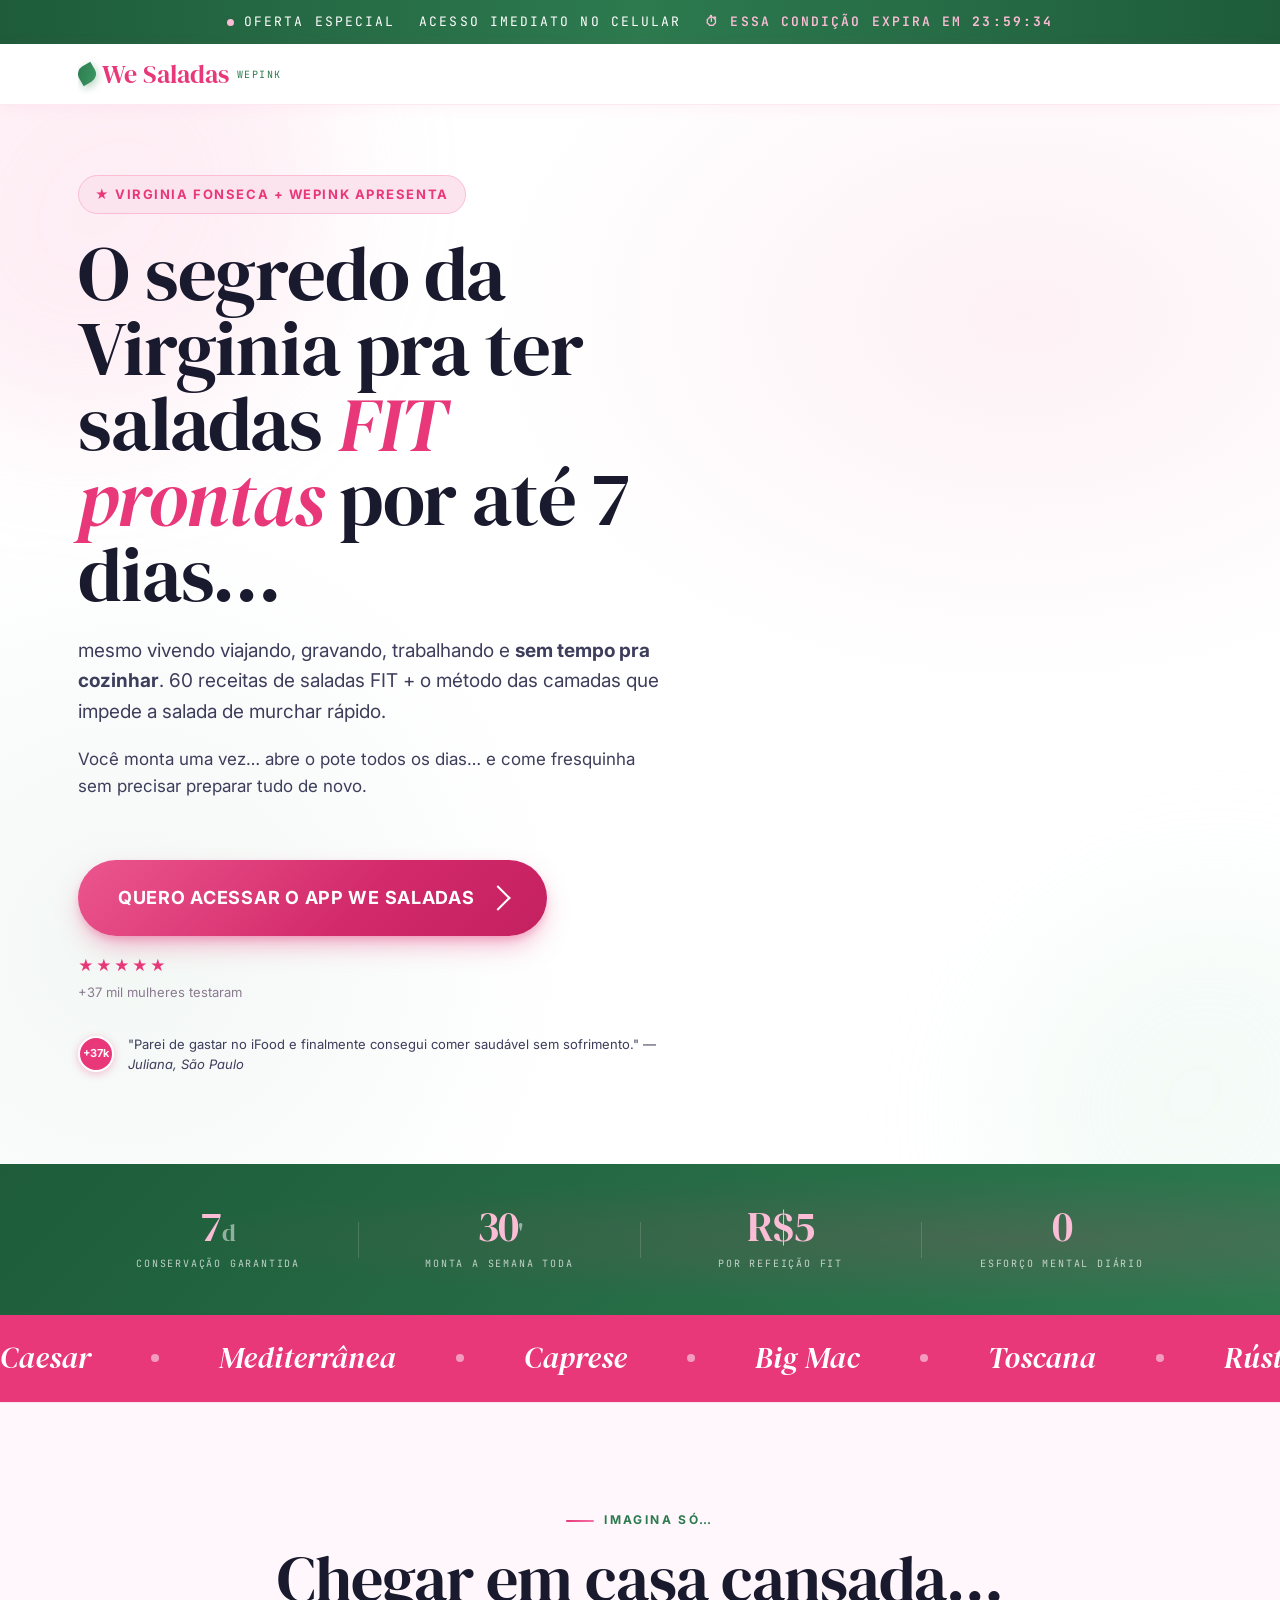
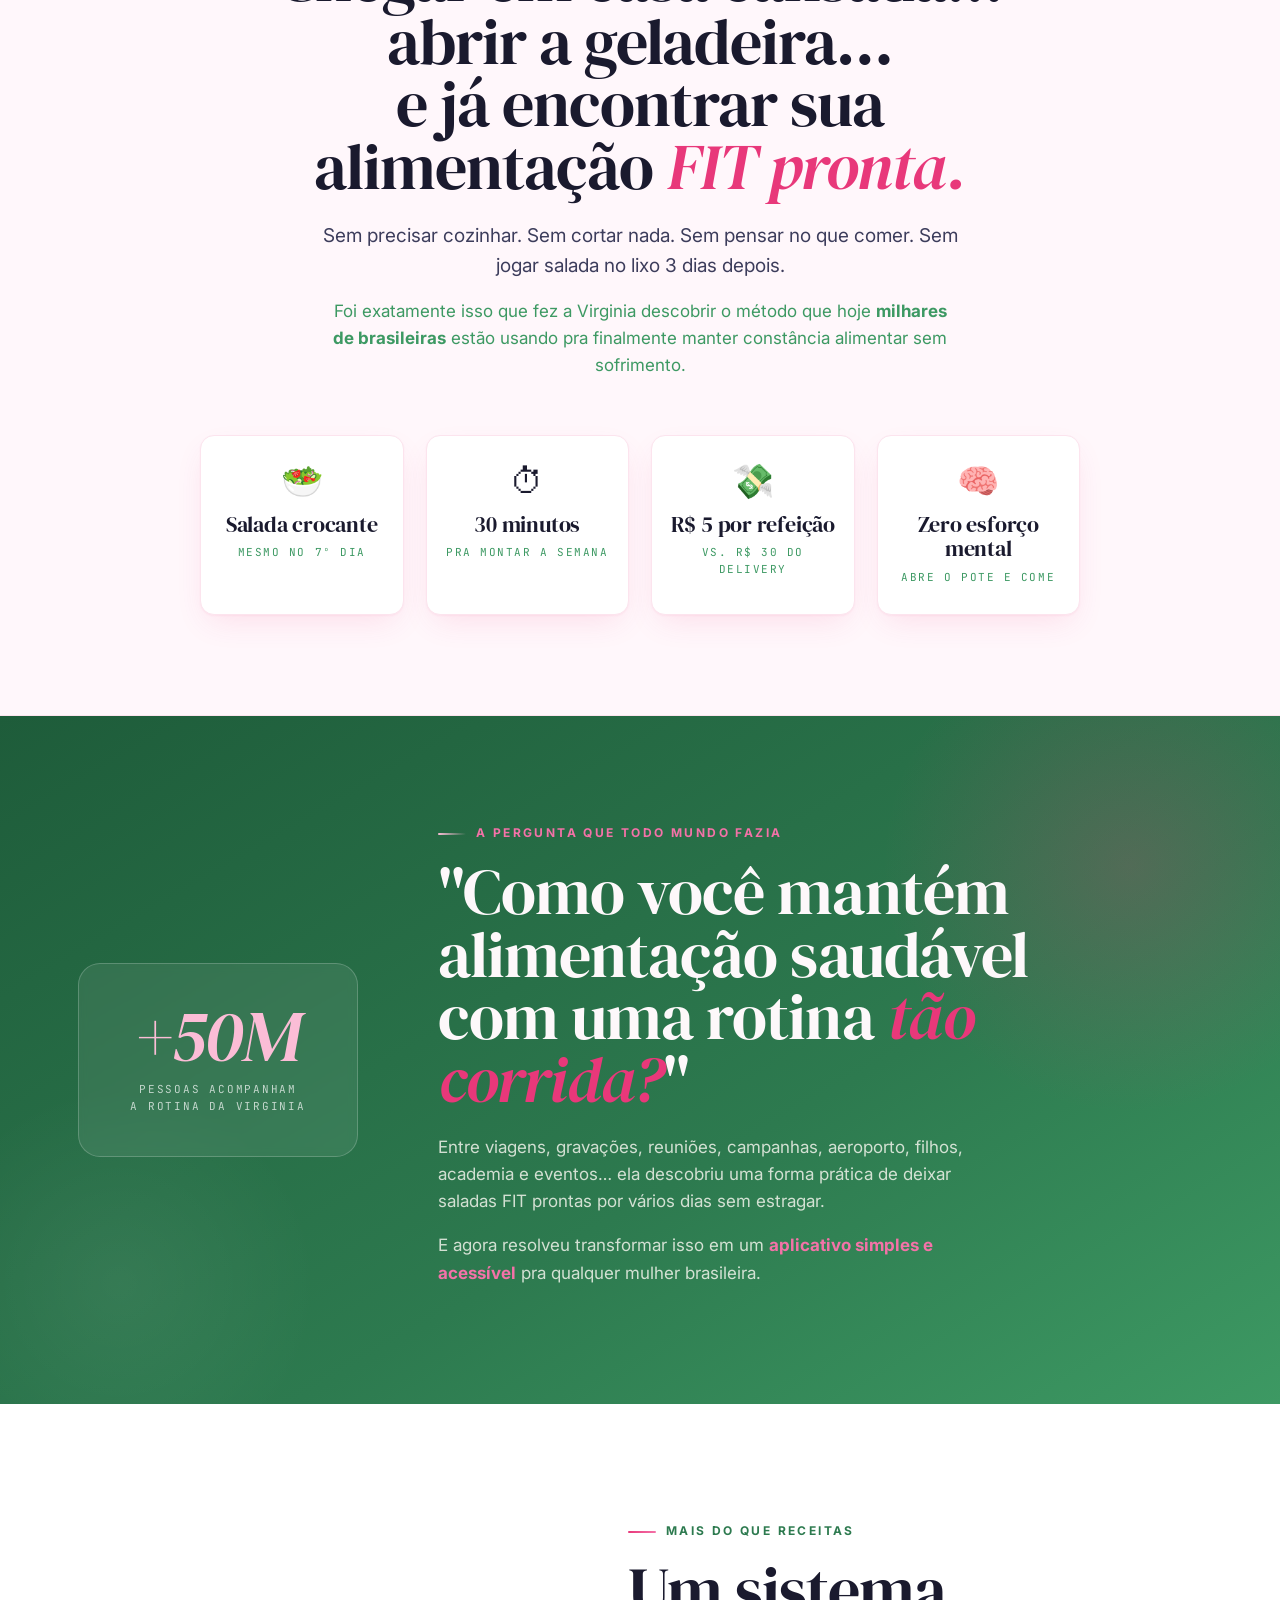
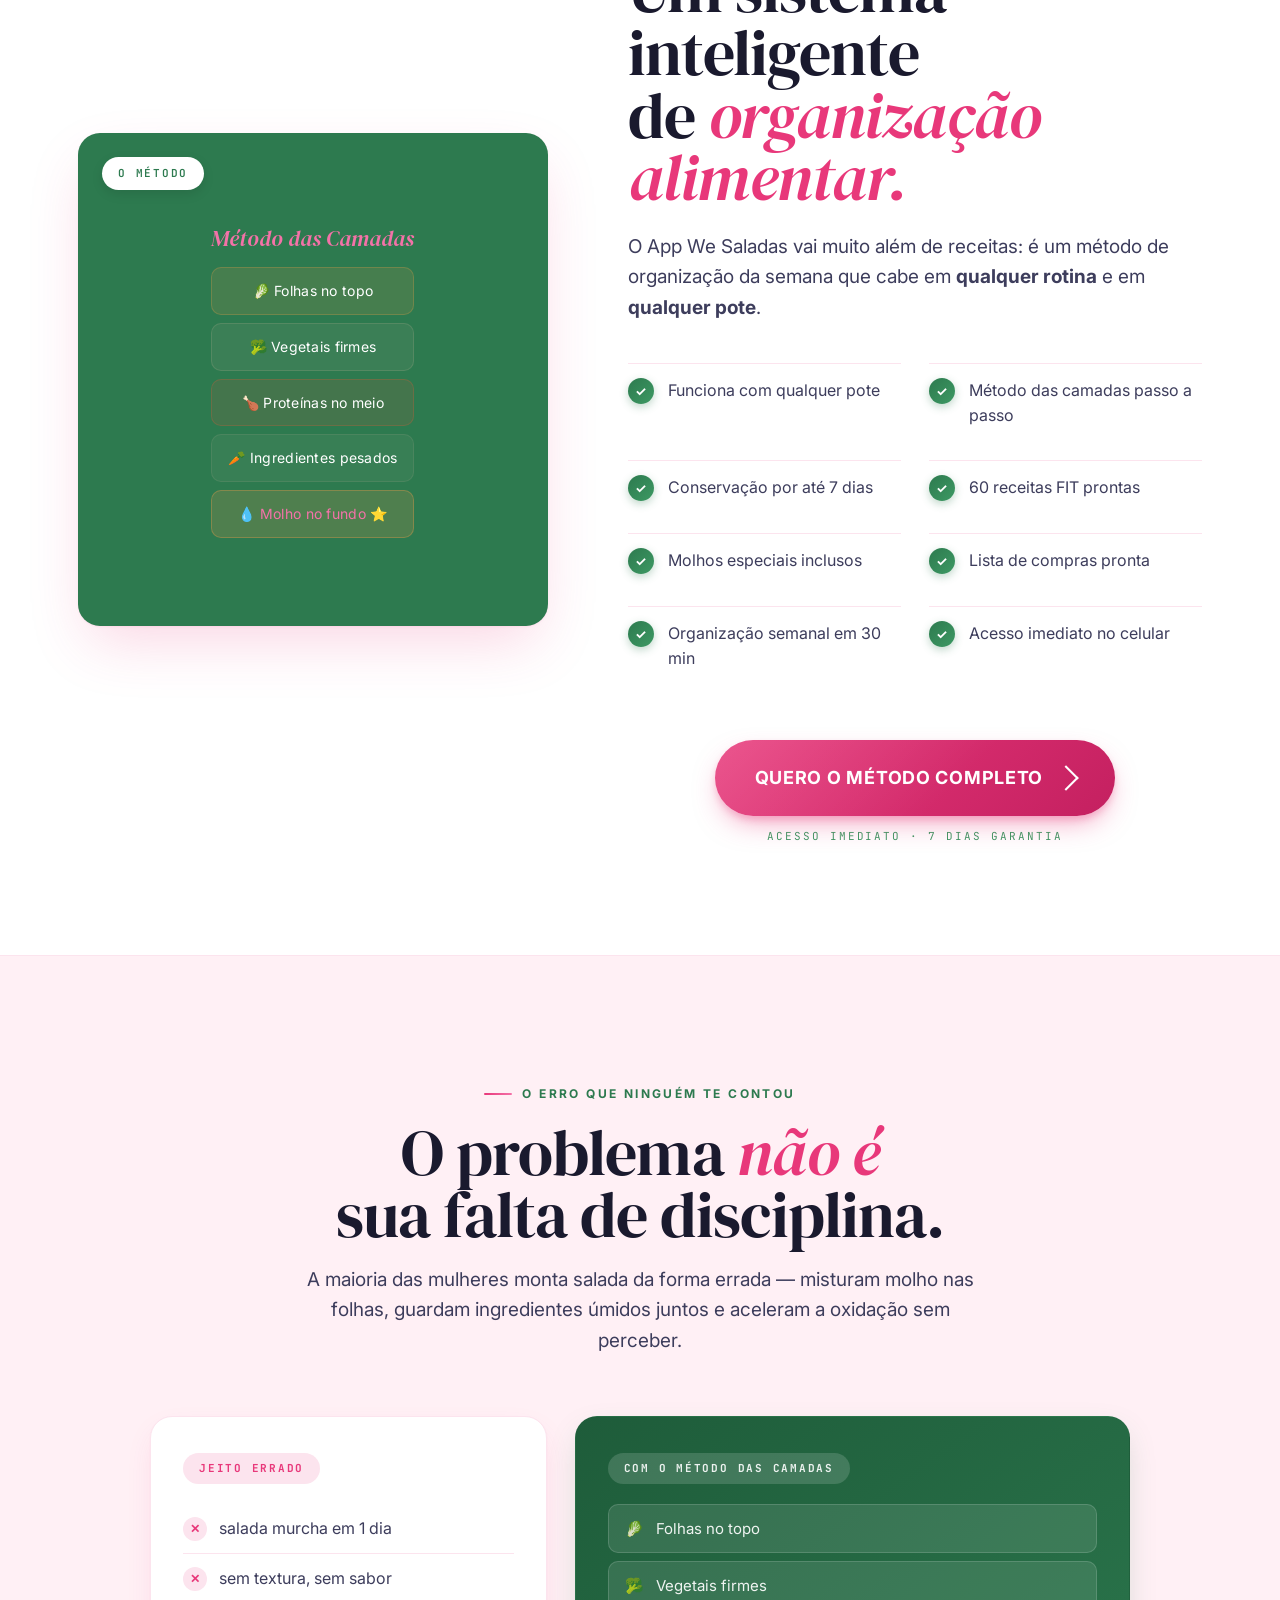
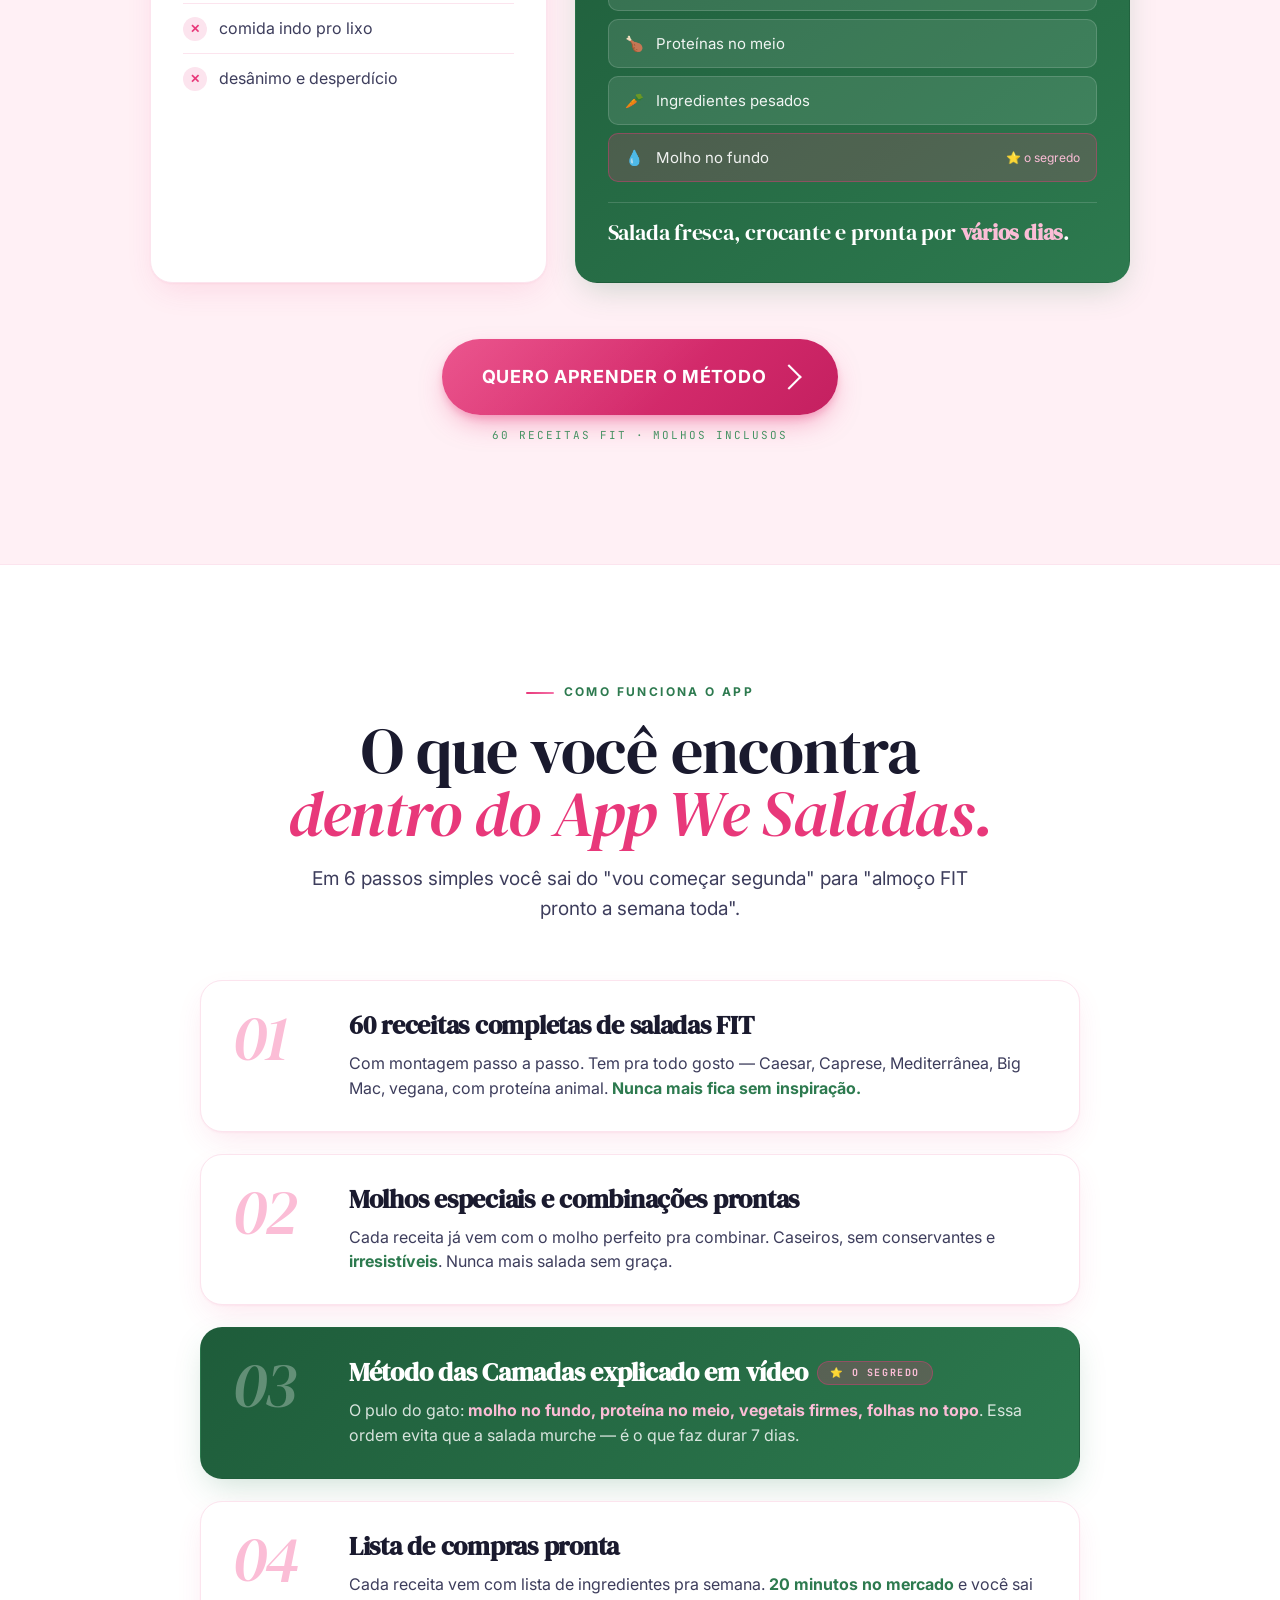
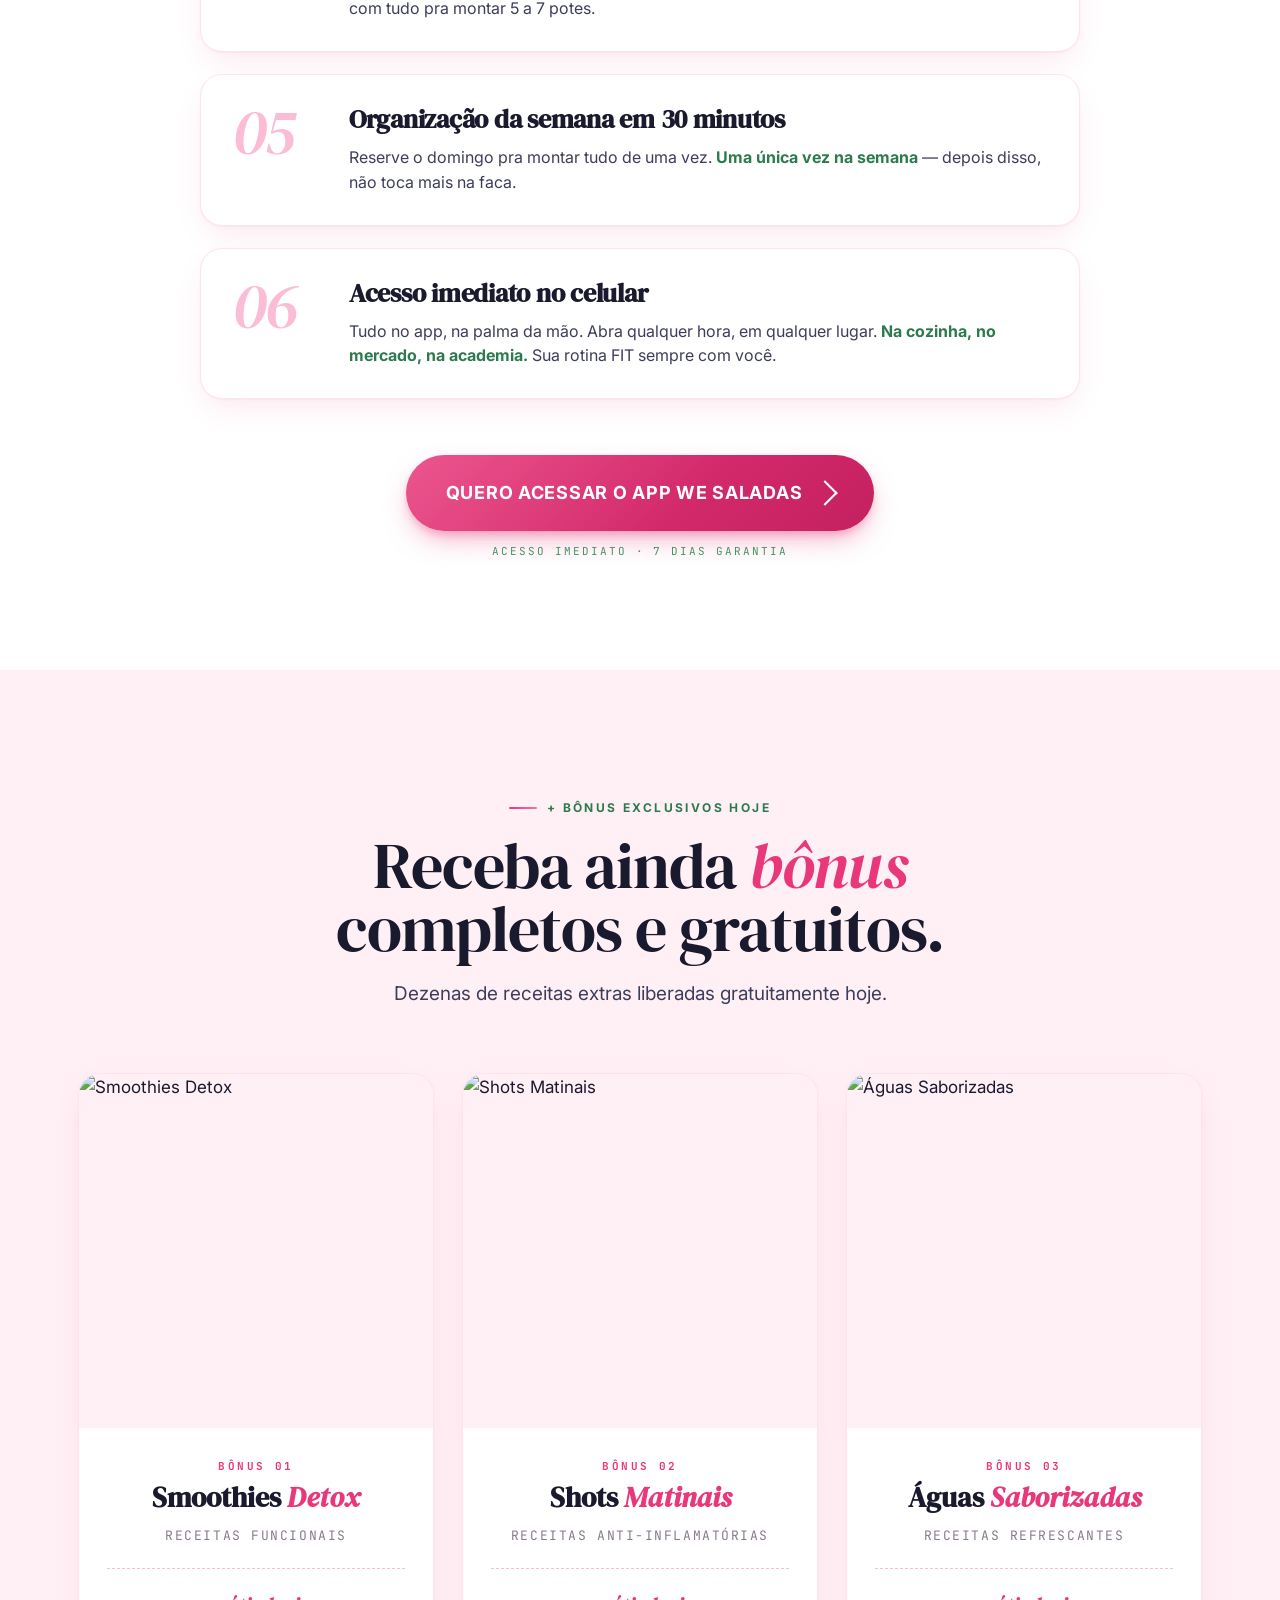
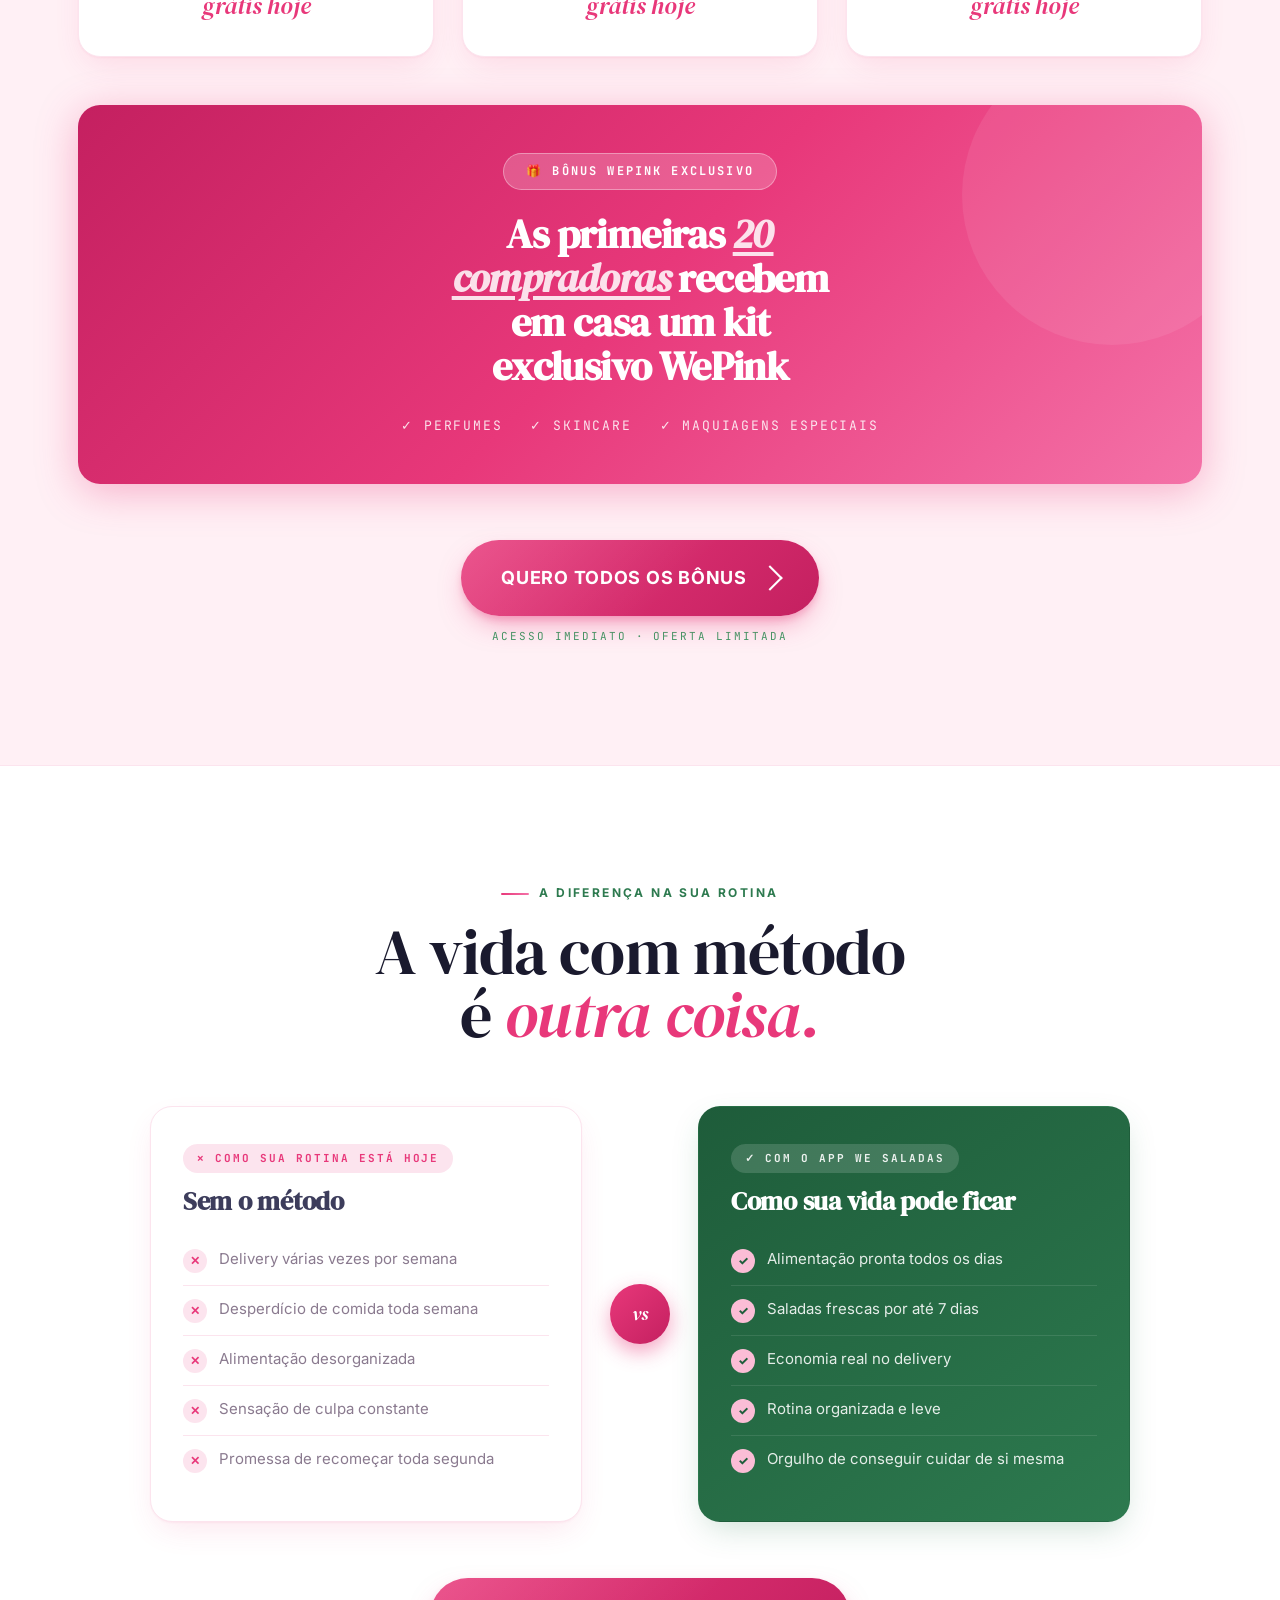
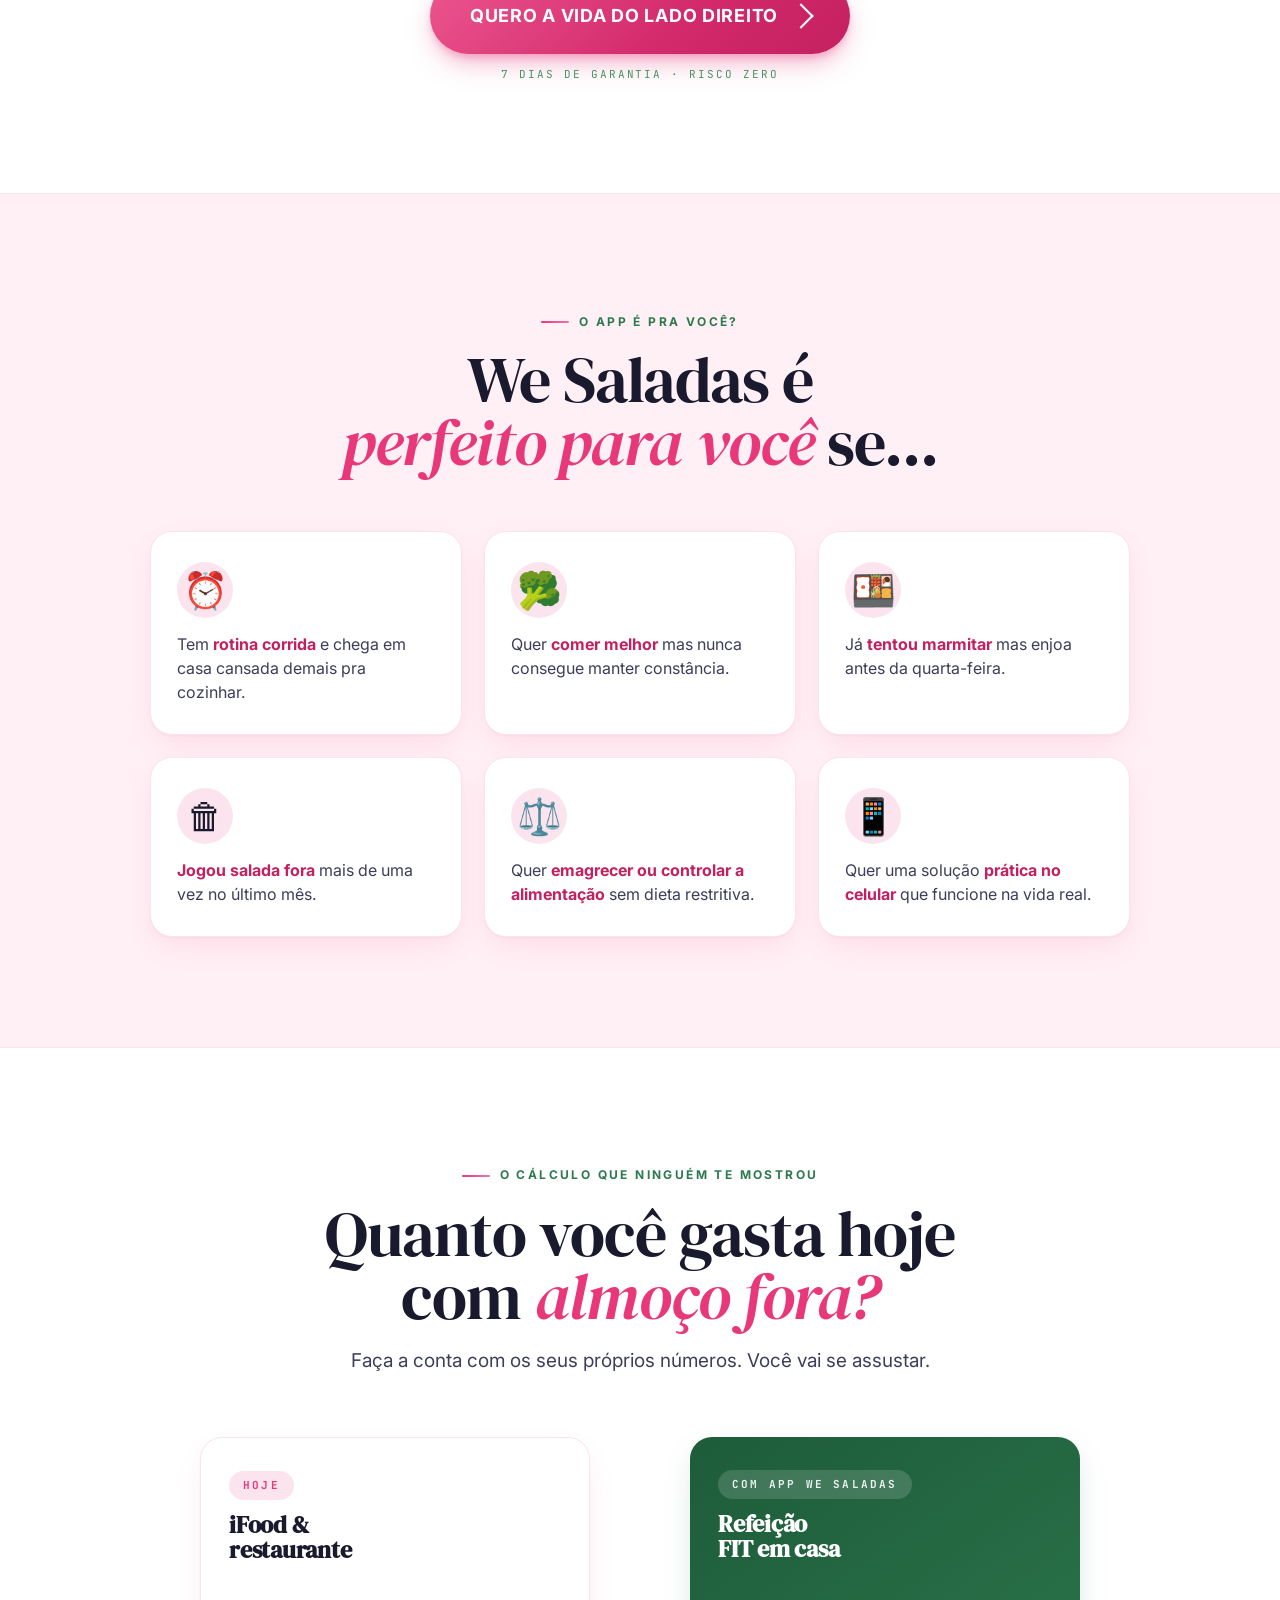
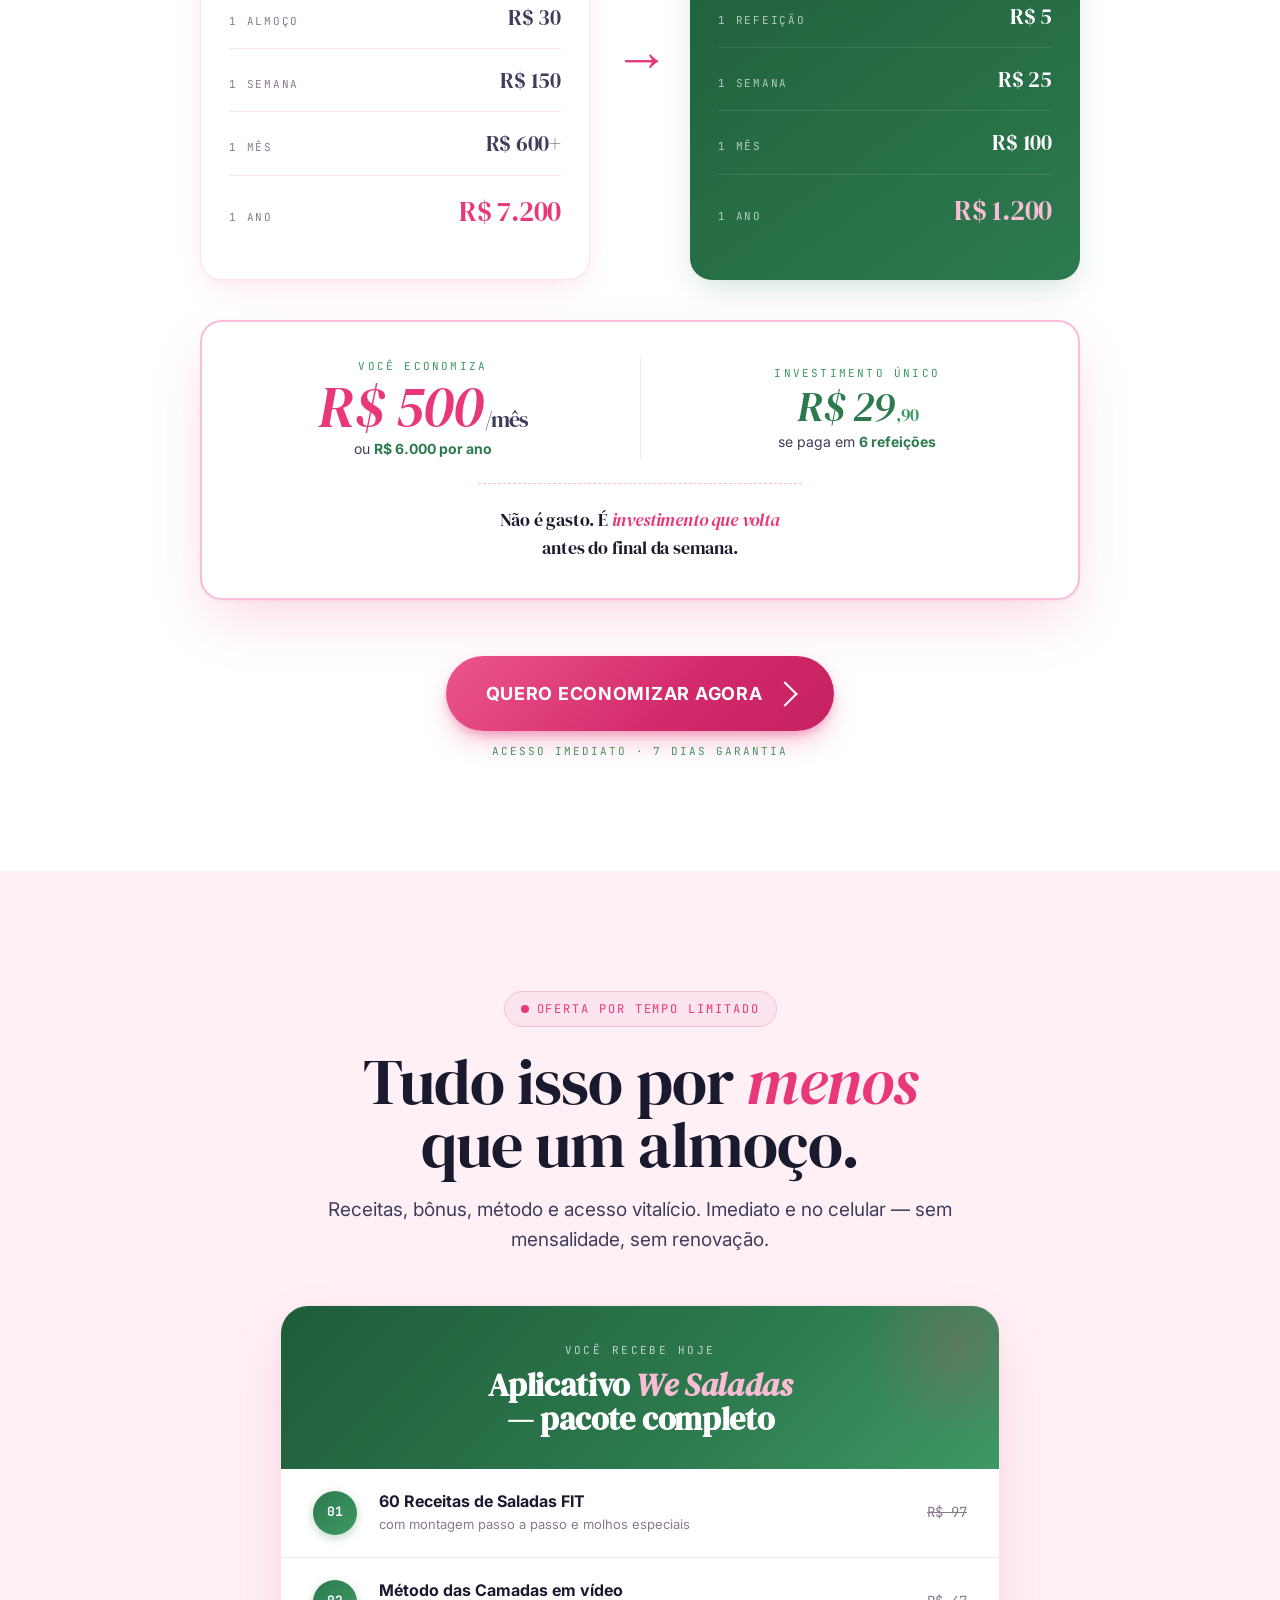
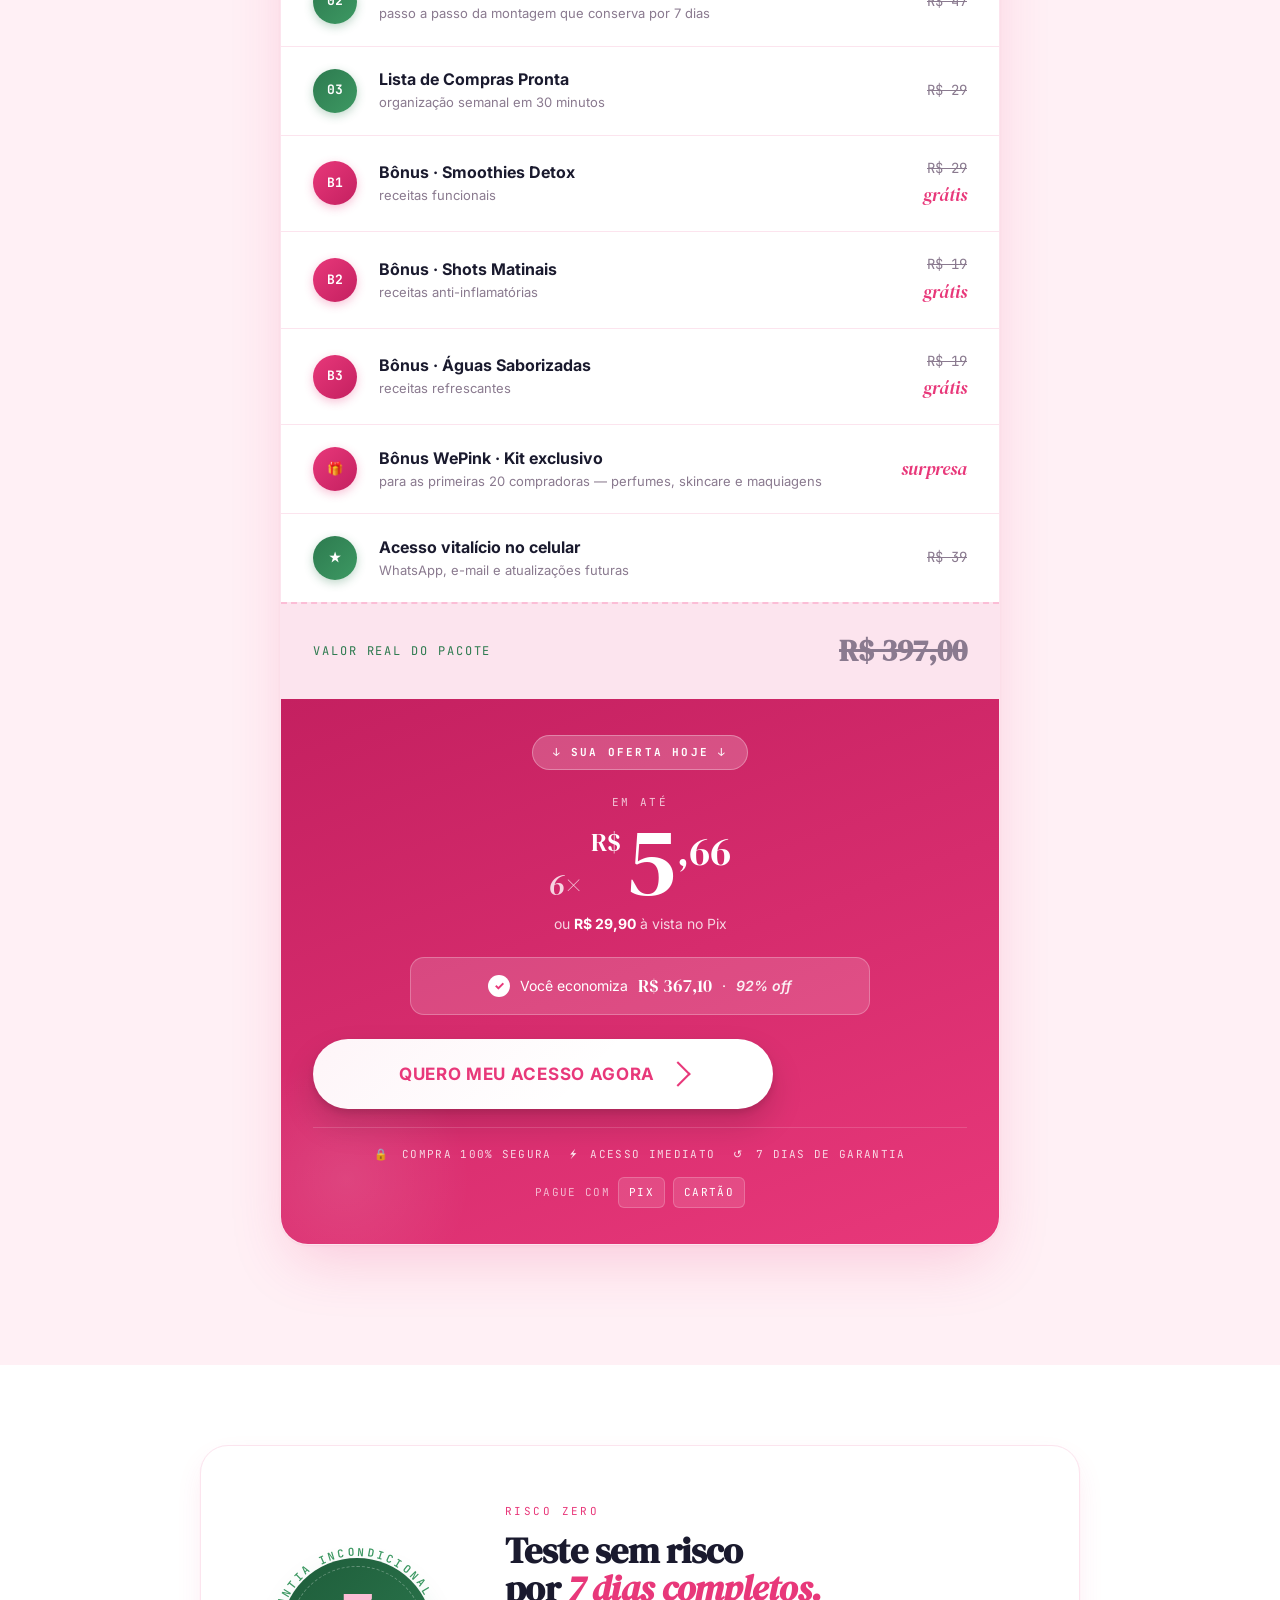
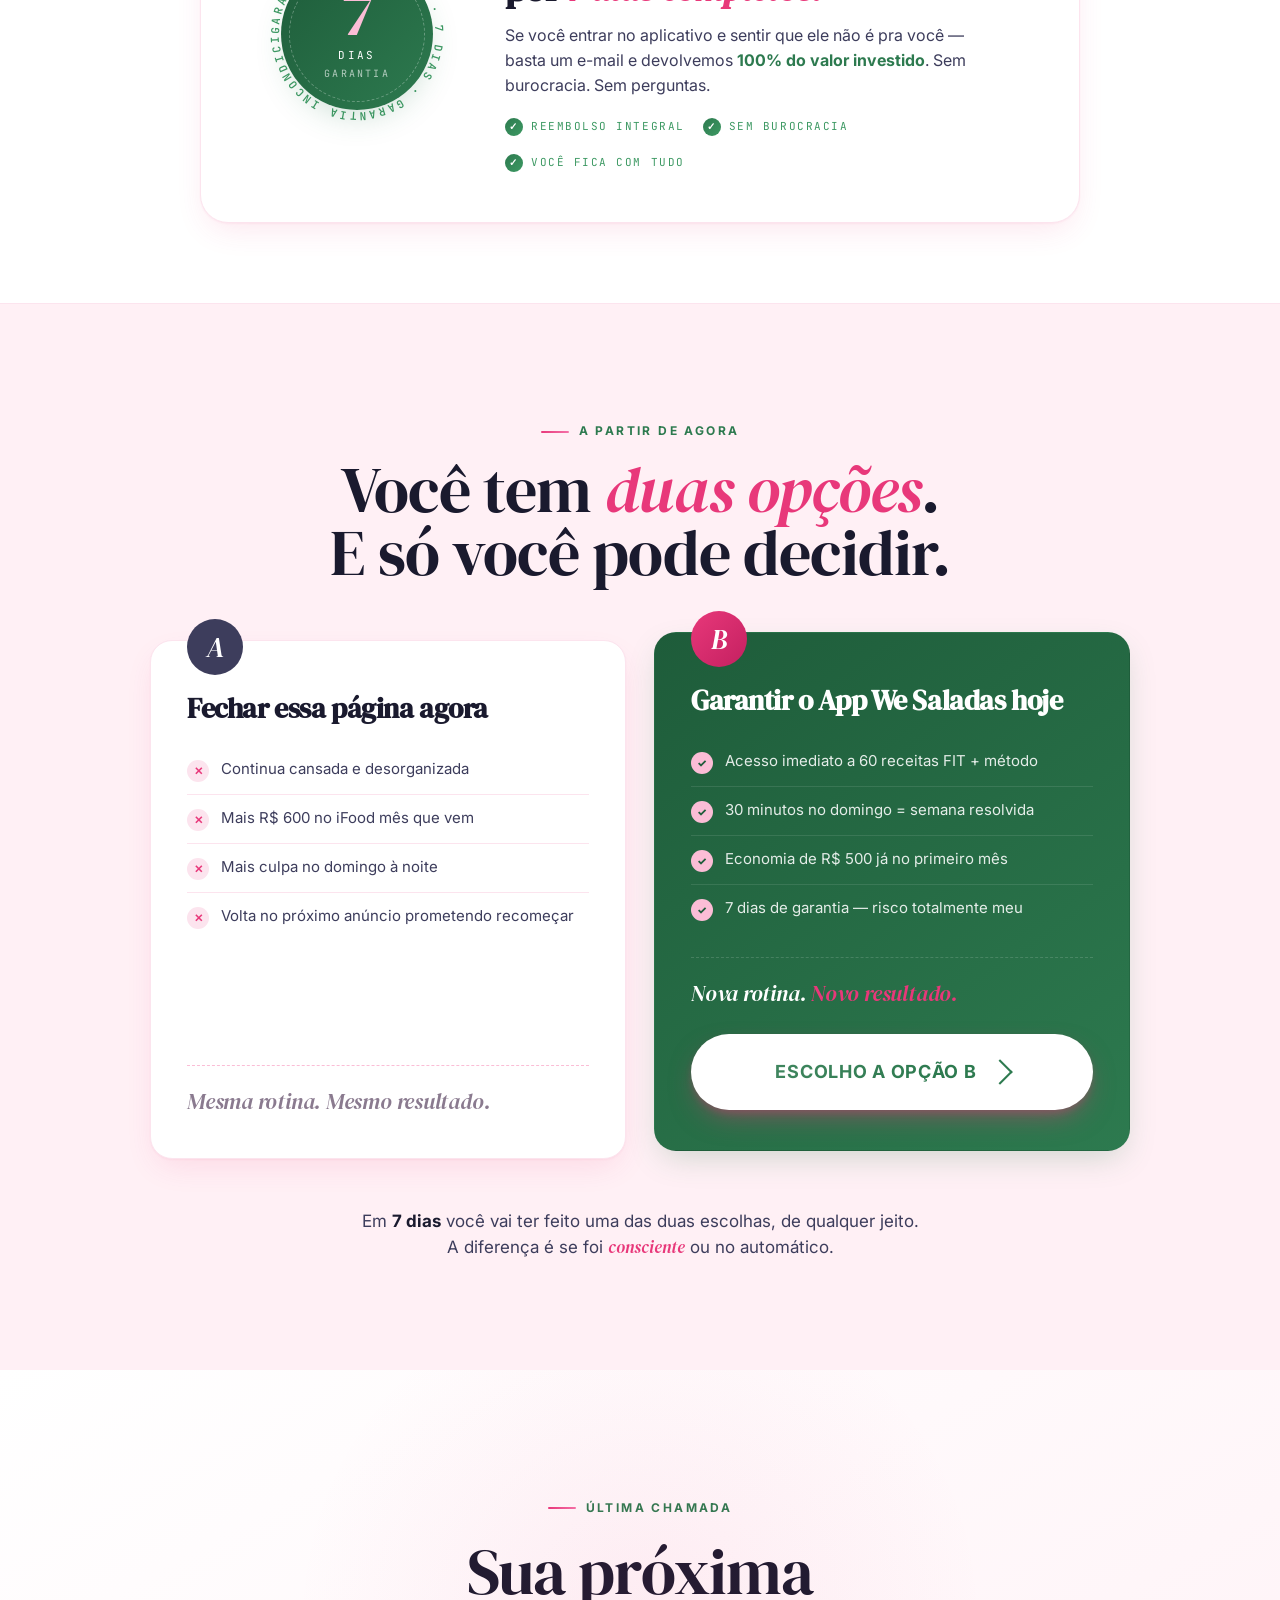
==== commit 38ddacfb: "Update index.html" ====
--- a/index.html
+++ b/index.html
@@ -33,12 +33,14 @@
 
   <!-- Utmify UTMs -->
   <script
-    src="https://cdn.utmify.com.br/scripts/utms/latest.js"
-    data-utmify-prevent-xcod-sck
-    data-utmify-prevent-subids
-    async
-    defer
-  ></script>
+src="https://cdn.utmify.com.br/scripts/utms/latest.js"
+data-utmify-prevent-xcod-sck
+data-utmify-prevent-subids
+data-utmify-ignore-retry
+data-utmify-ignore-iframe
+async
+defer
+></script>
 </head>
 <body data-screen-label="We Saladas LP">
 
@@ -749,7 +751,7 @@
             Você economiza <strong>R$ 367,10</strong> · <em>92% off</em>
           </div>
 
-          <a class="btn btn-xl btn-block deal-cta" href="https://pay.cakto.com.br/3by9axd_891980">
+          <a class="btn btn-xl btn-block deal-cta" href="https://checkout.payt.com.br/4b572a6956f30041105e9555c7dcc9d8">
             Quero meu acesso agora <span class="arrow"></span>
           </a>
 
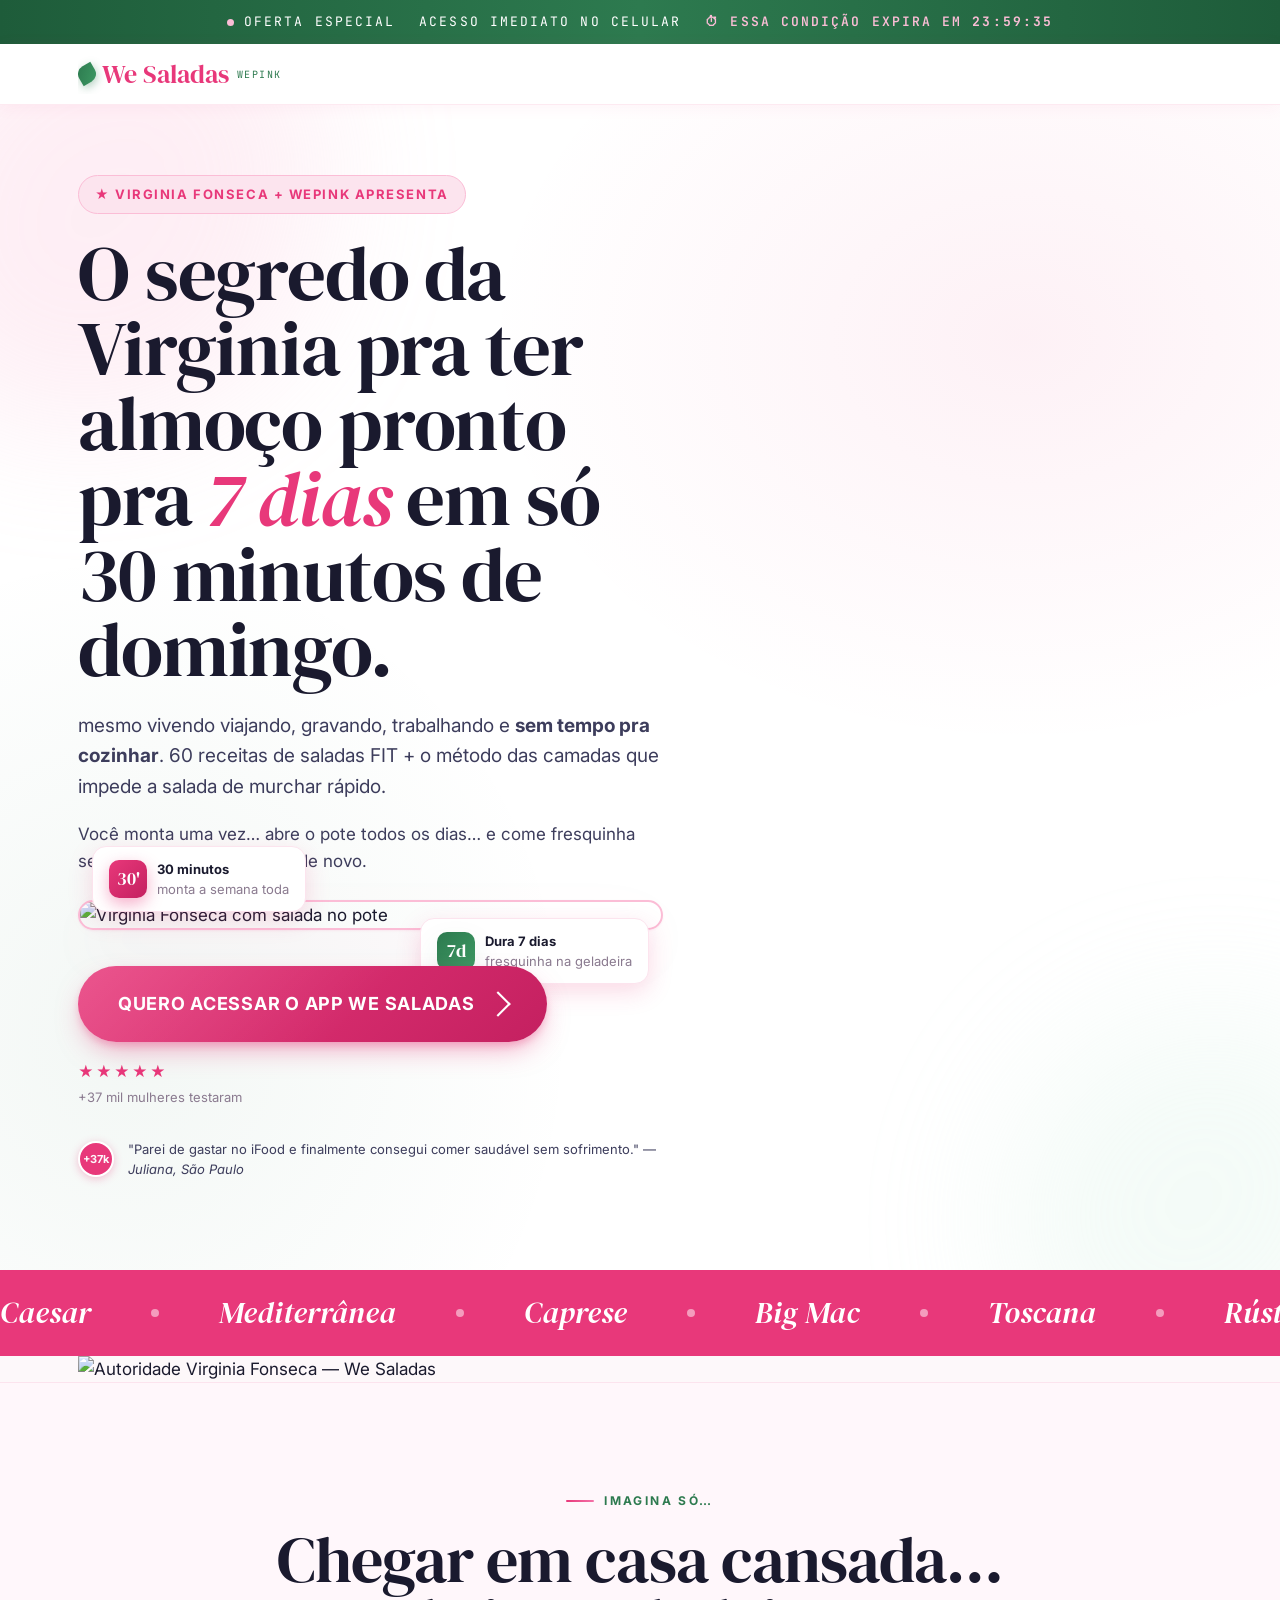
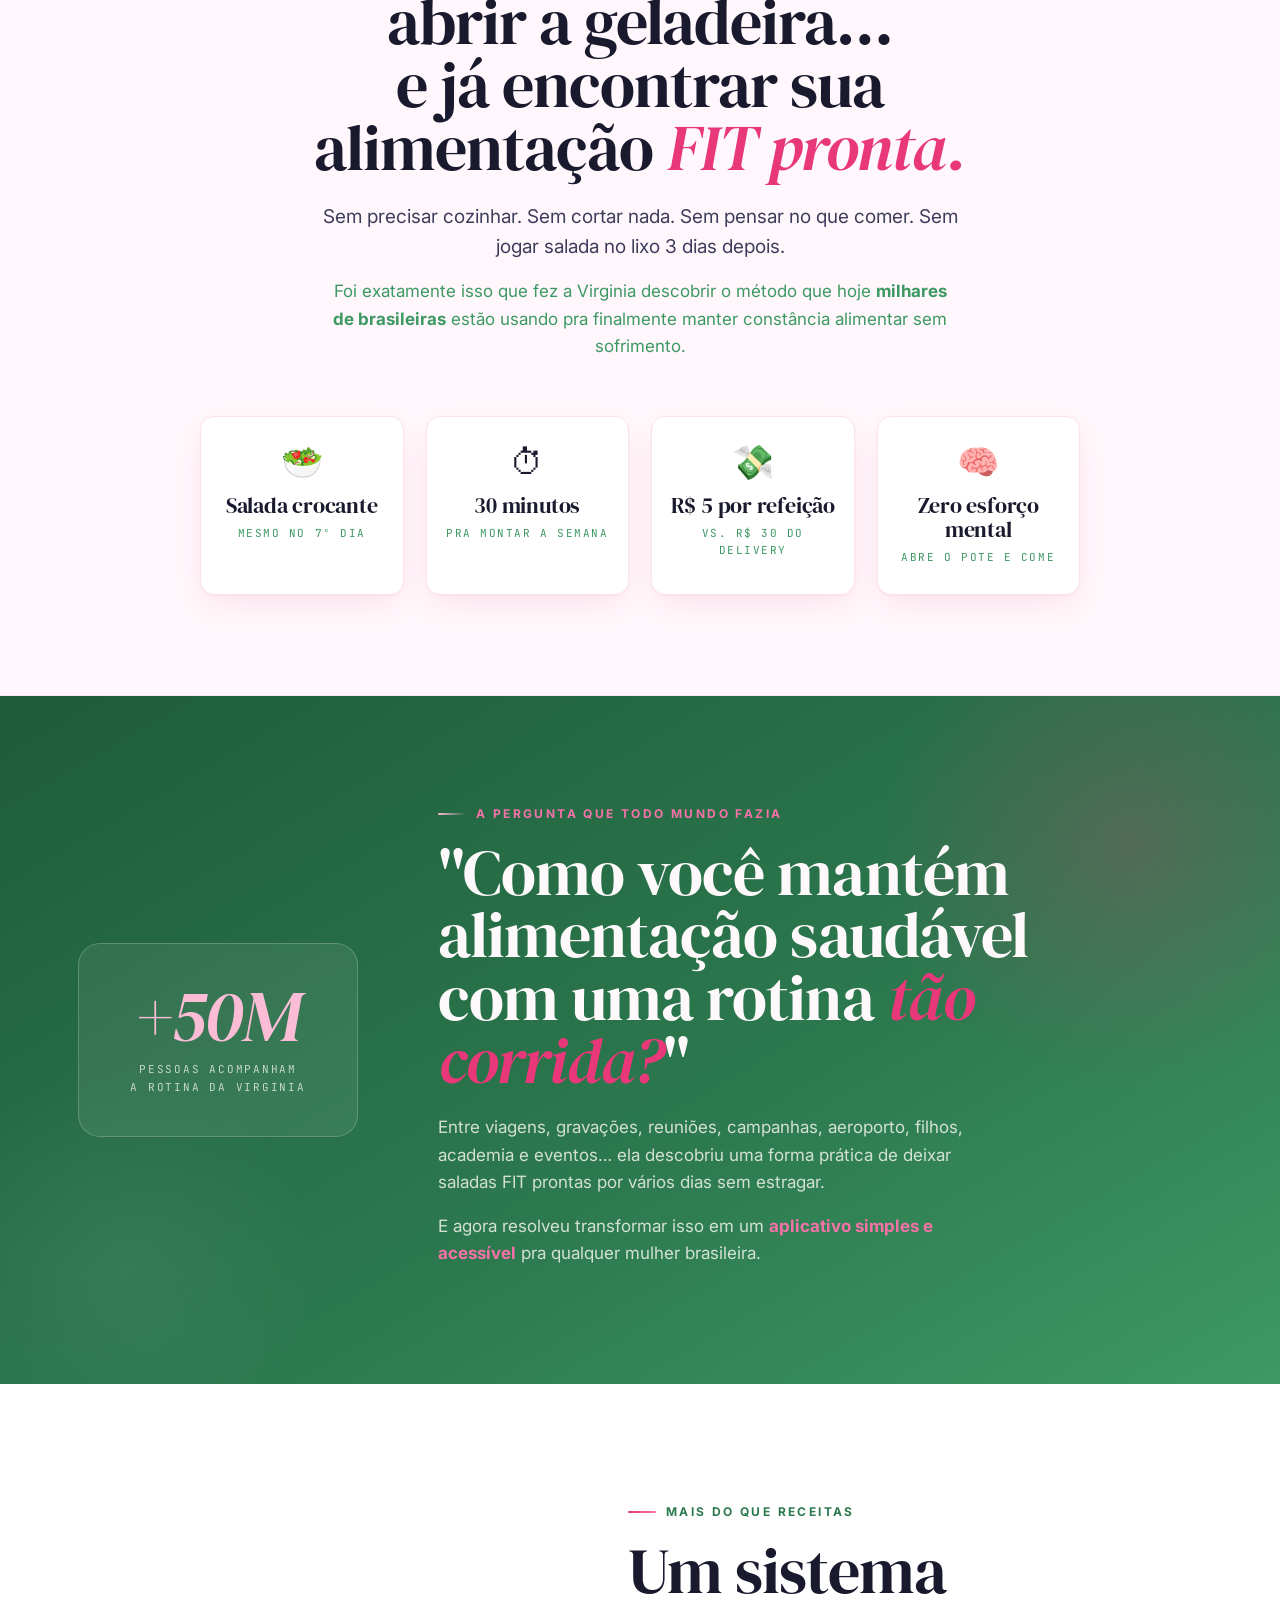
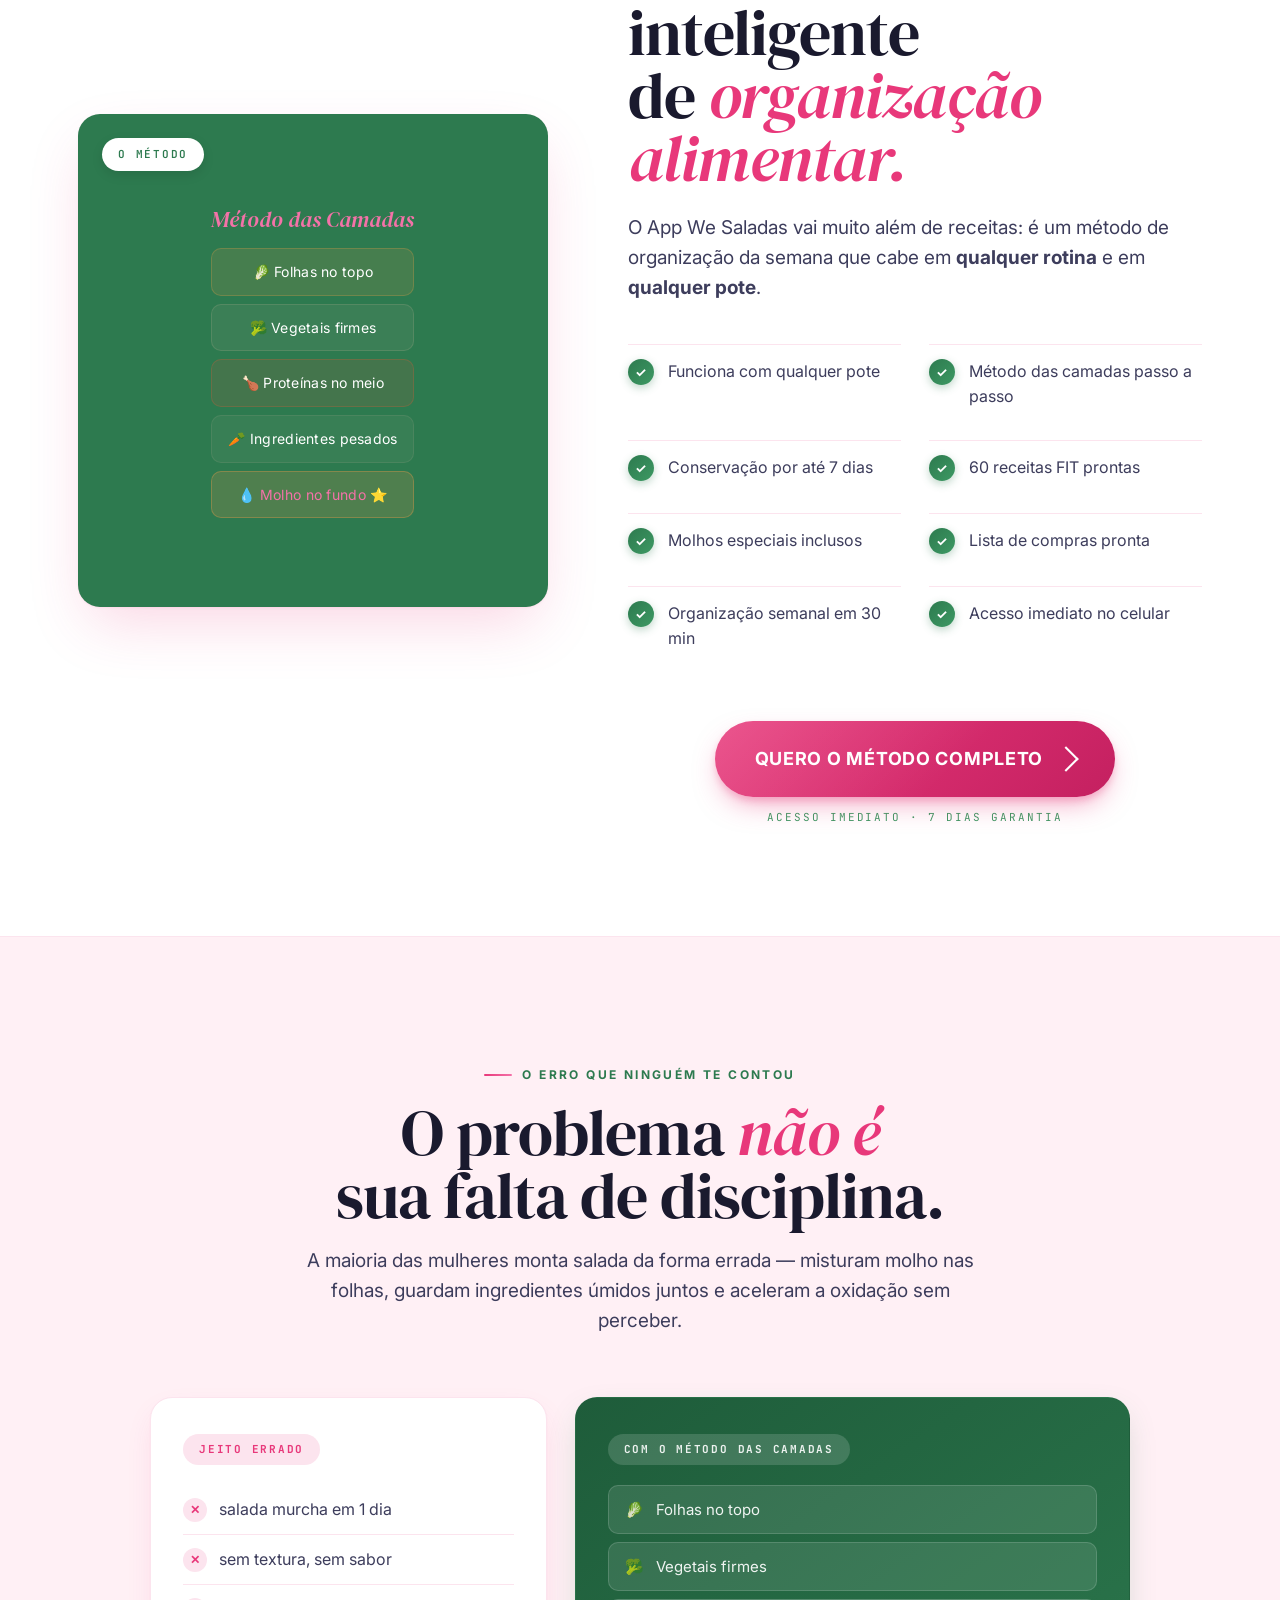
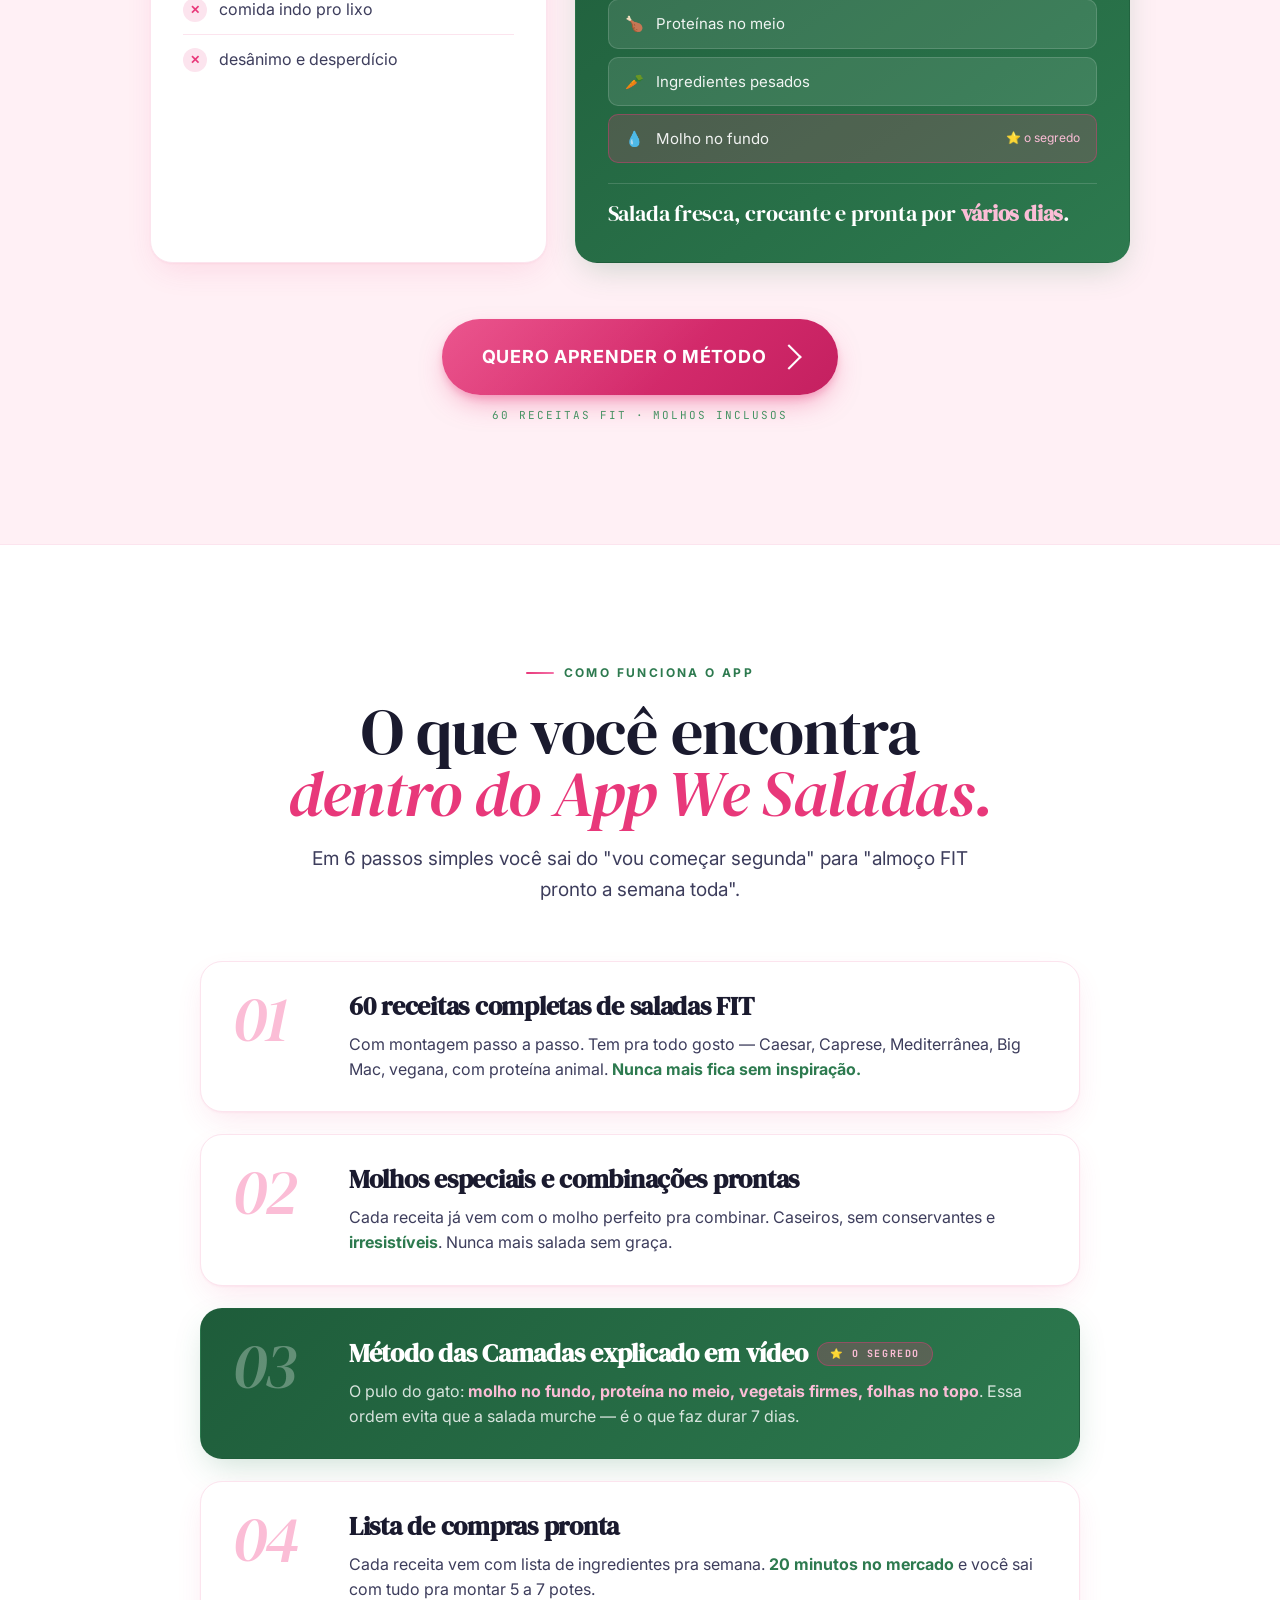
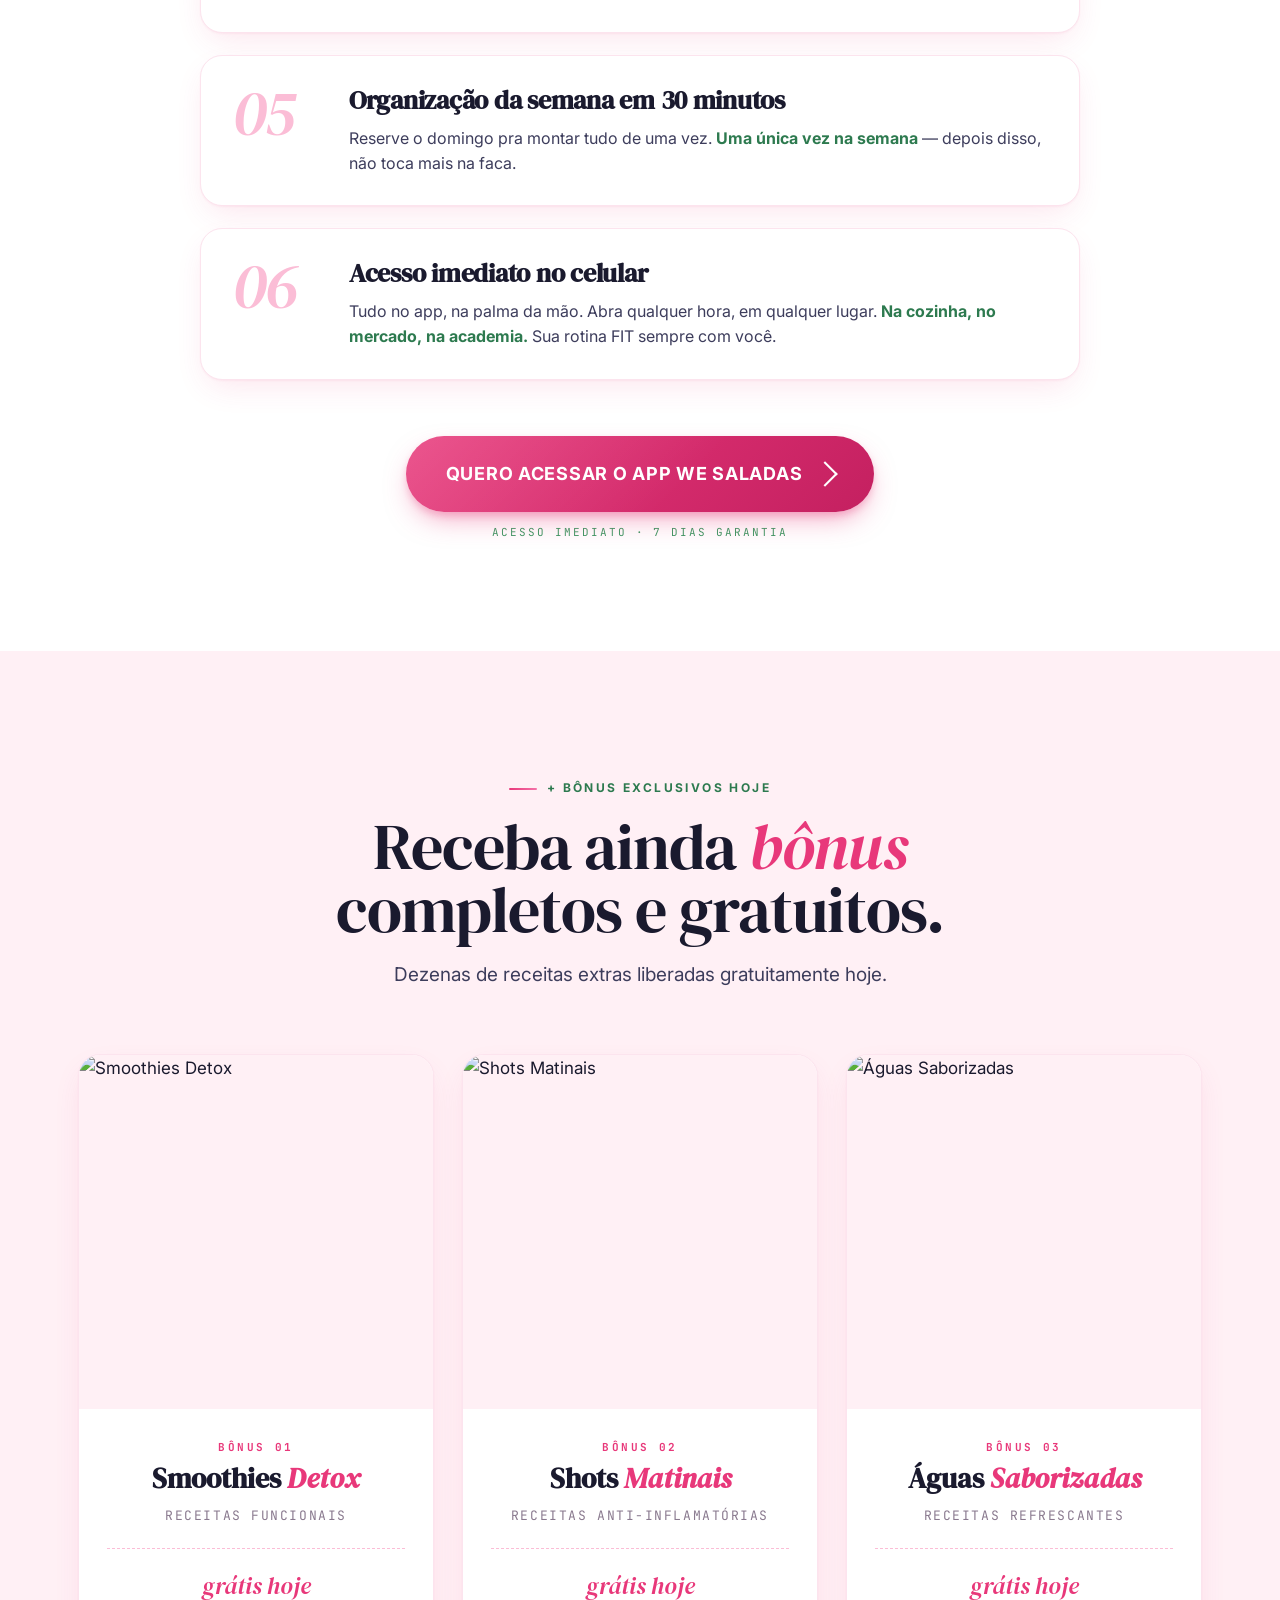
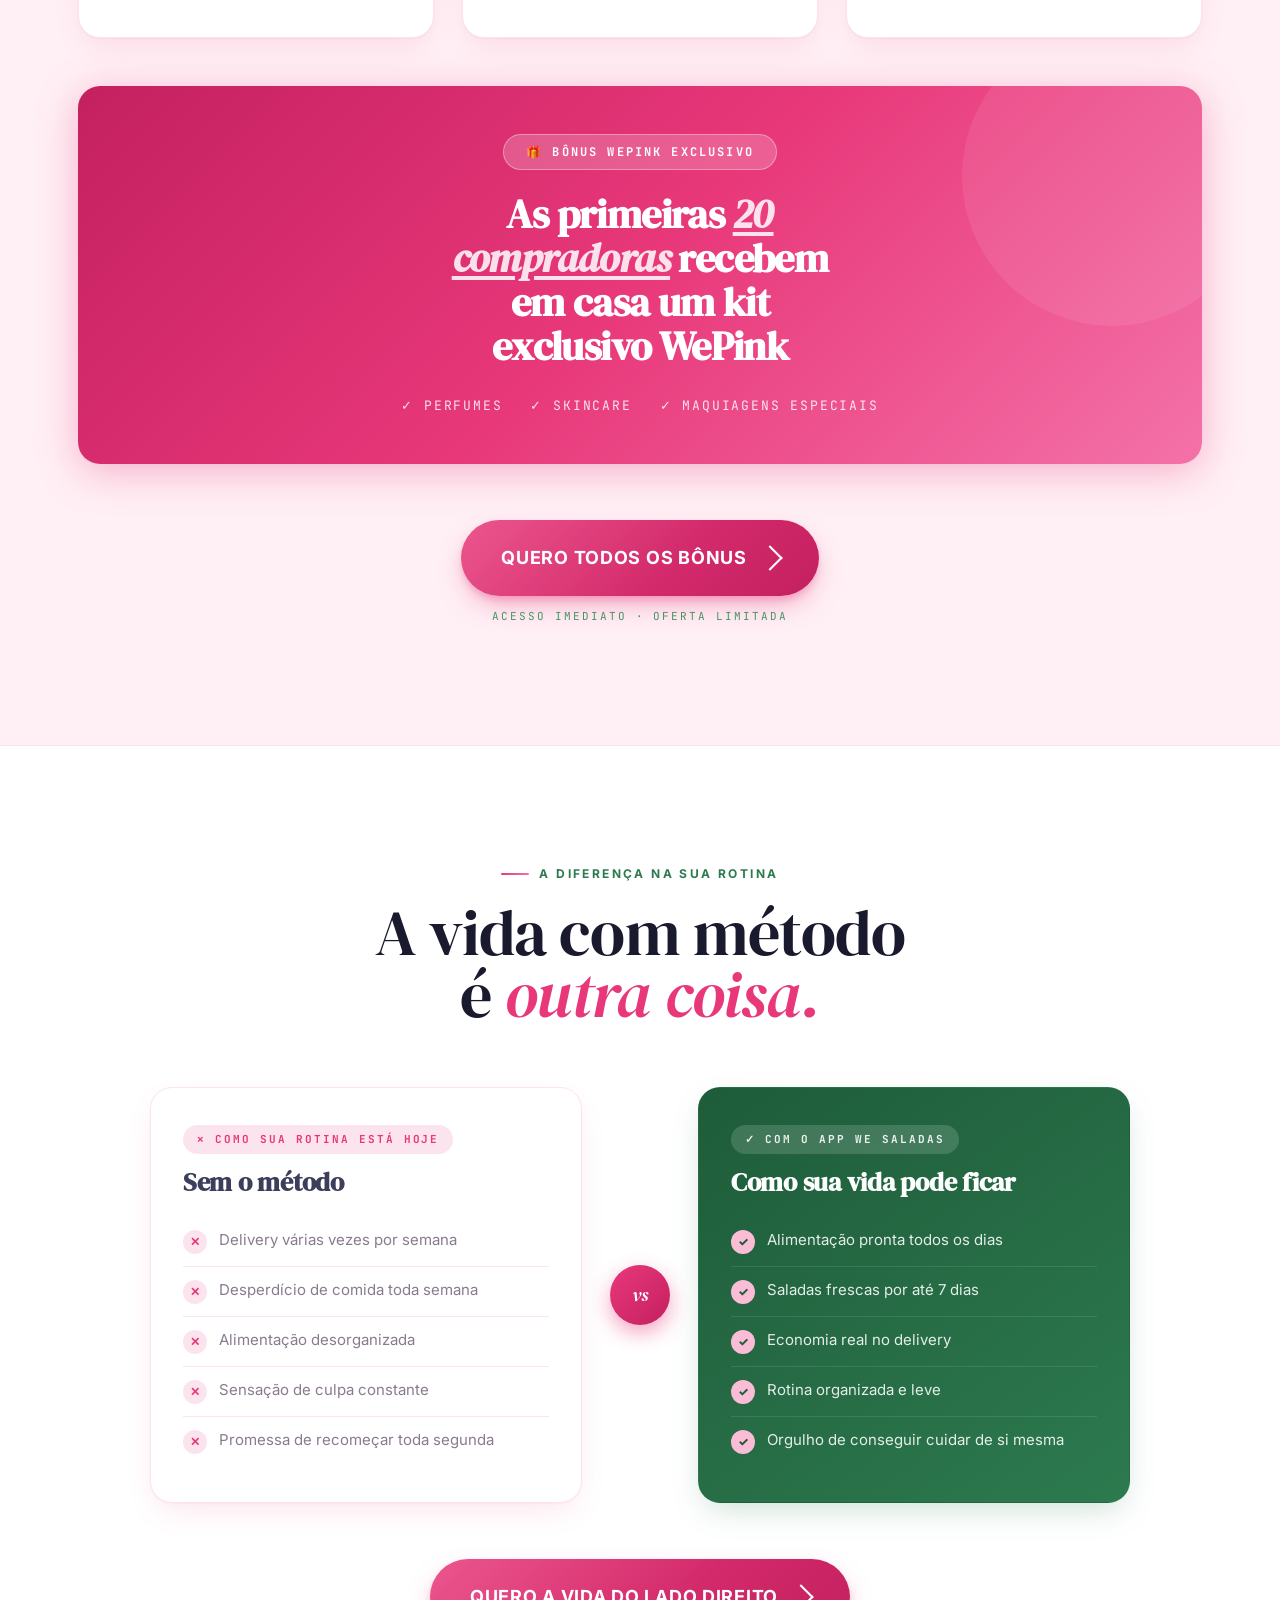
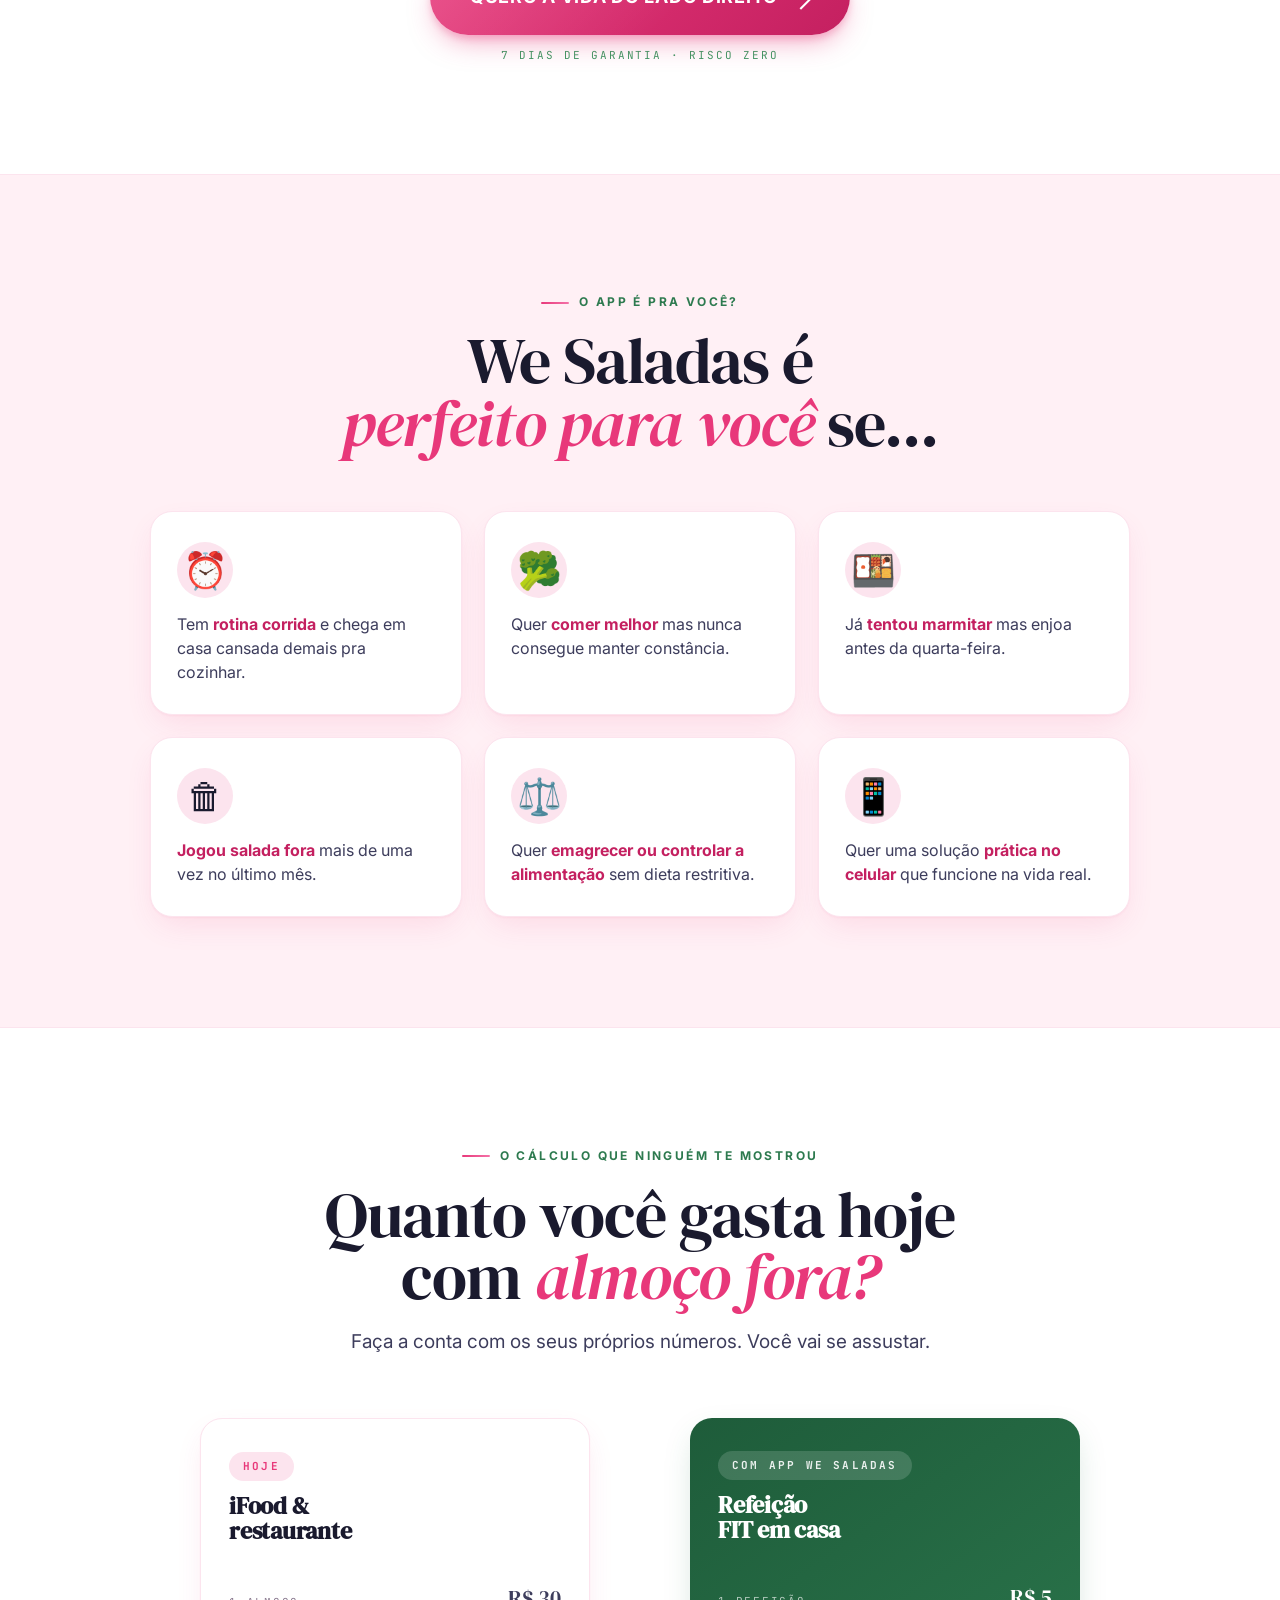
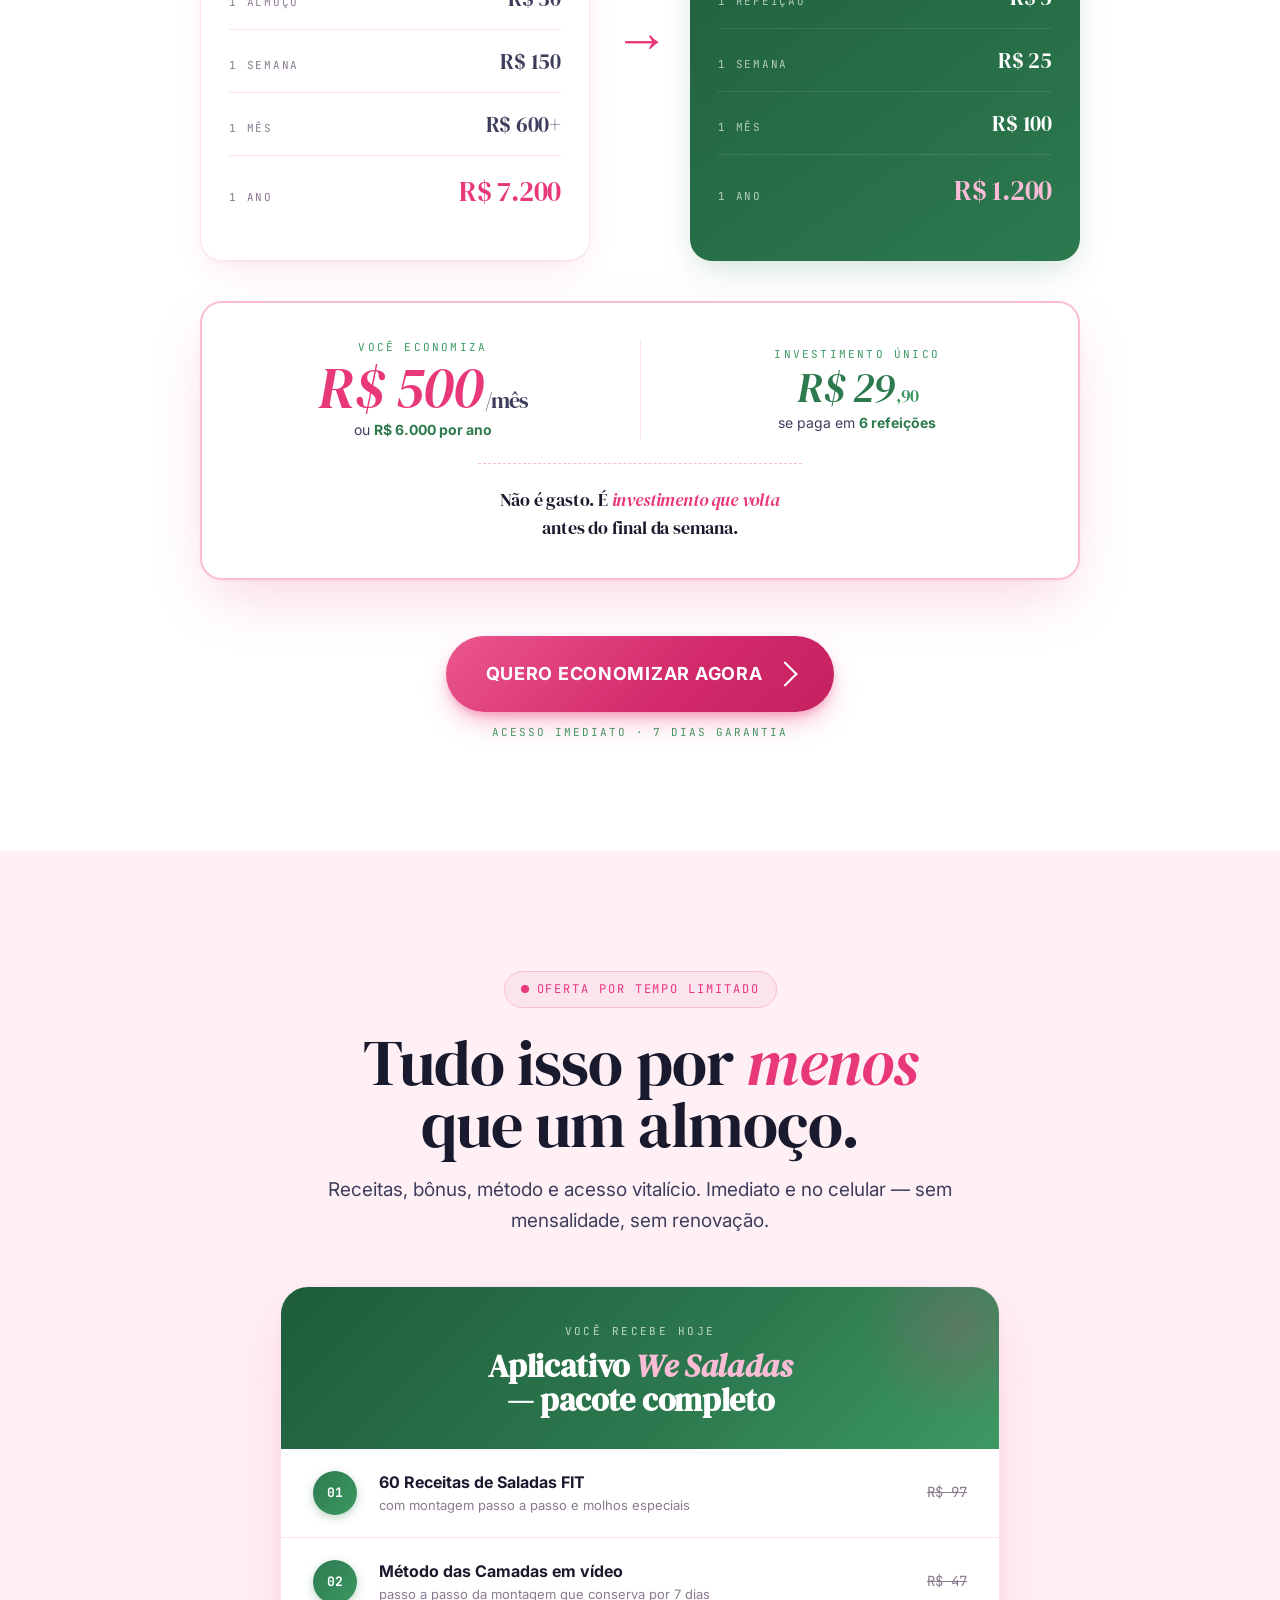
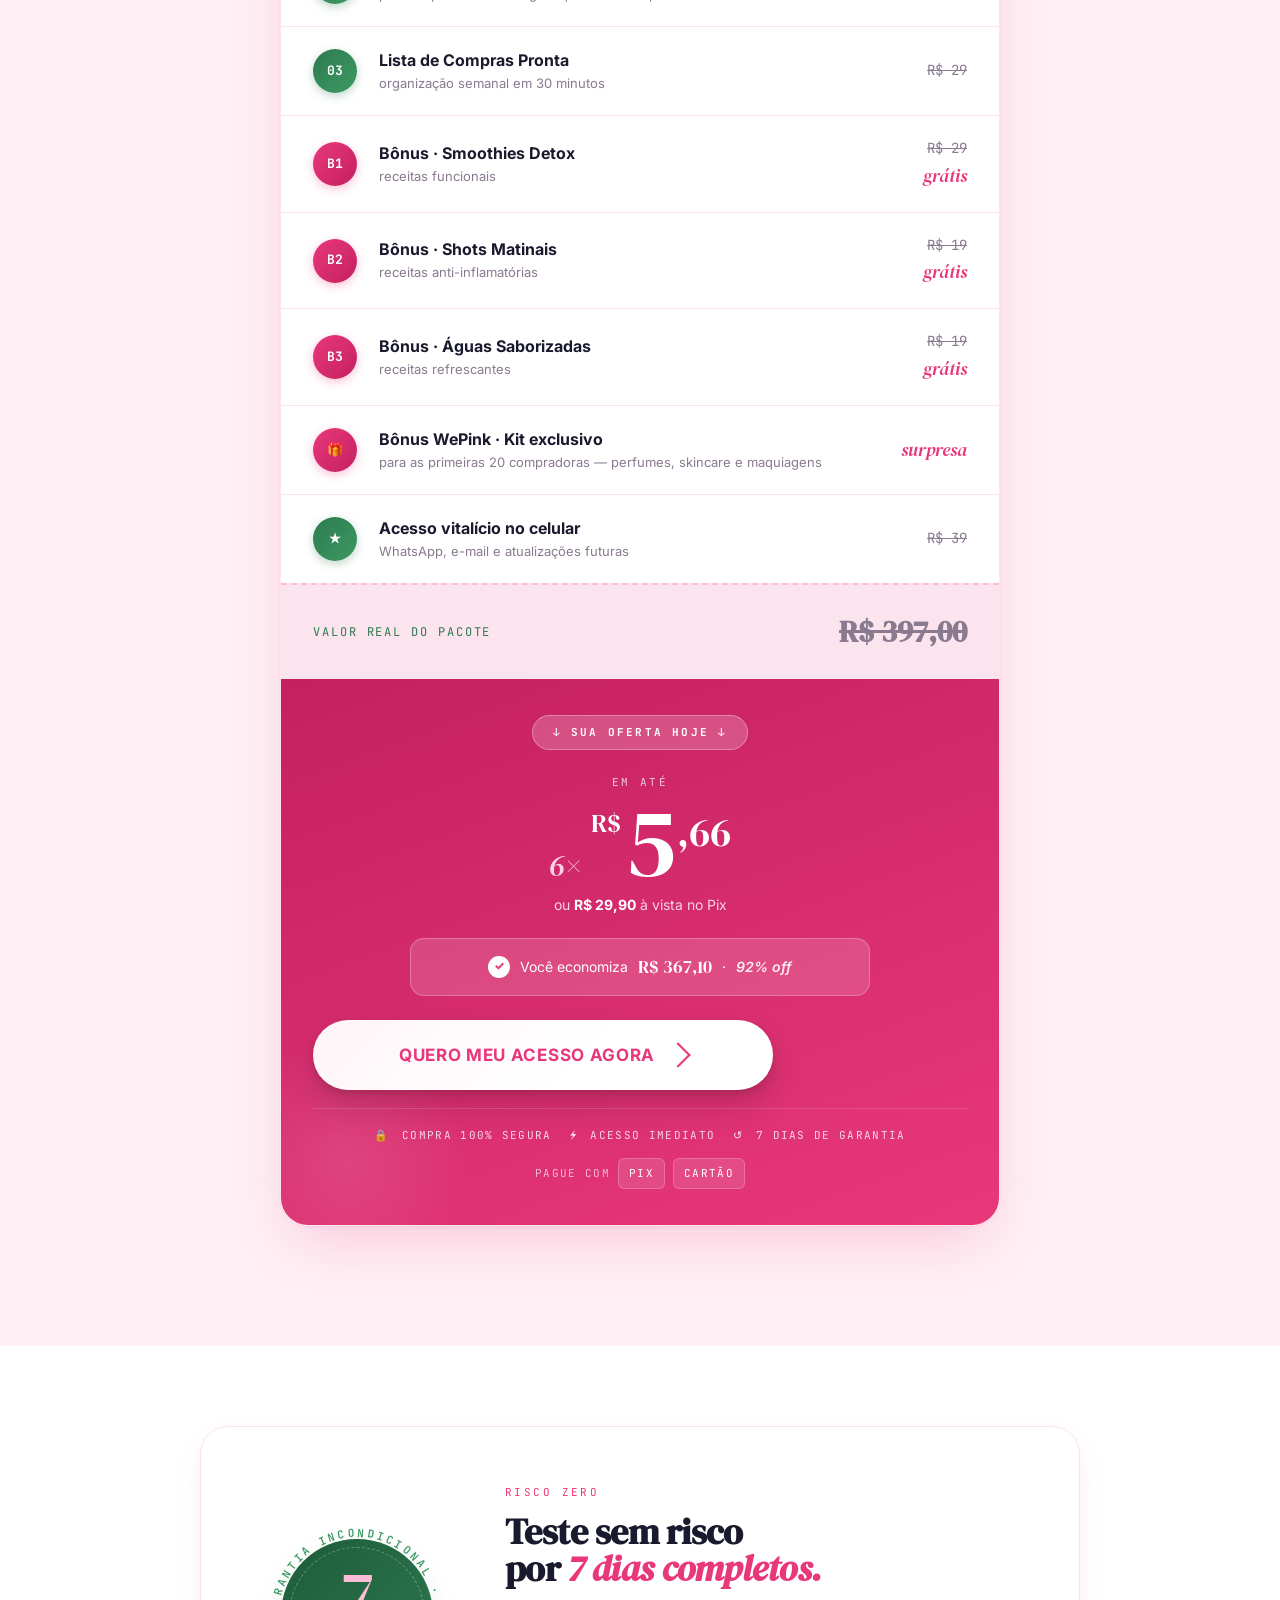
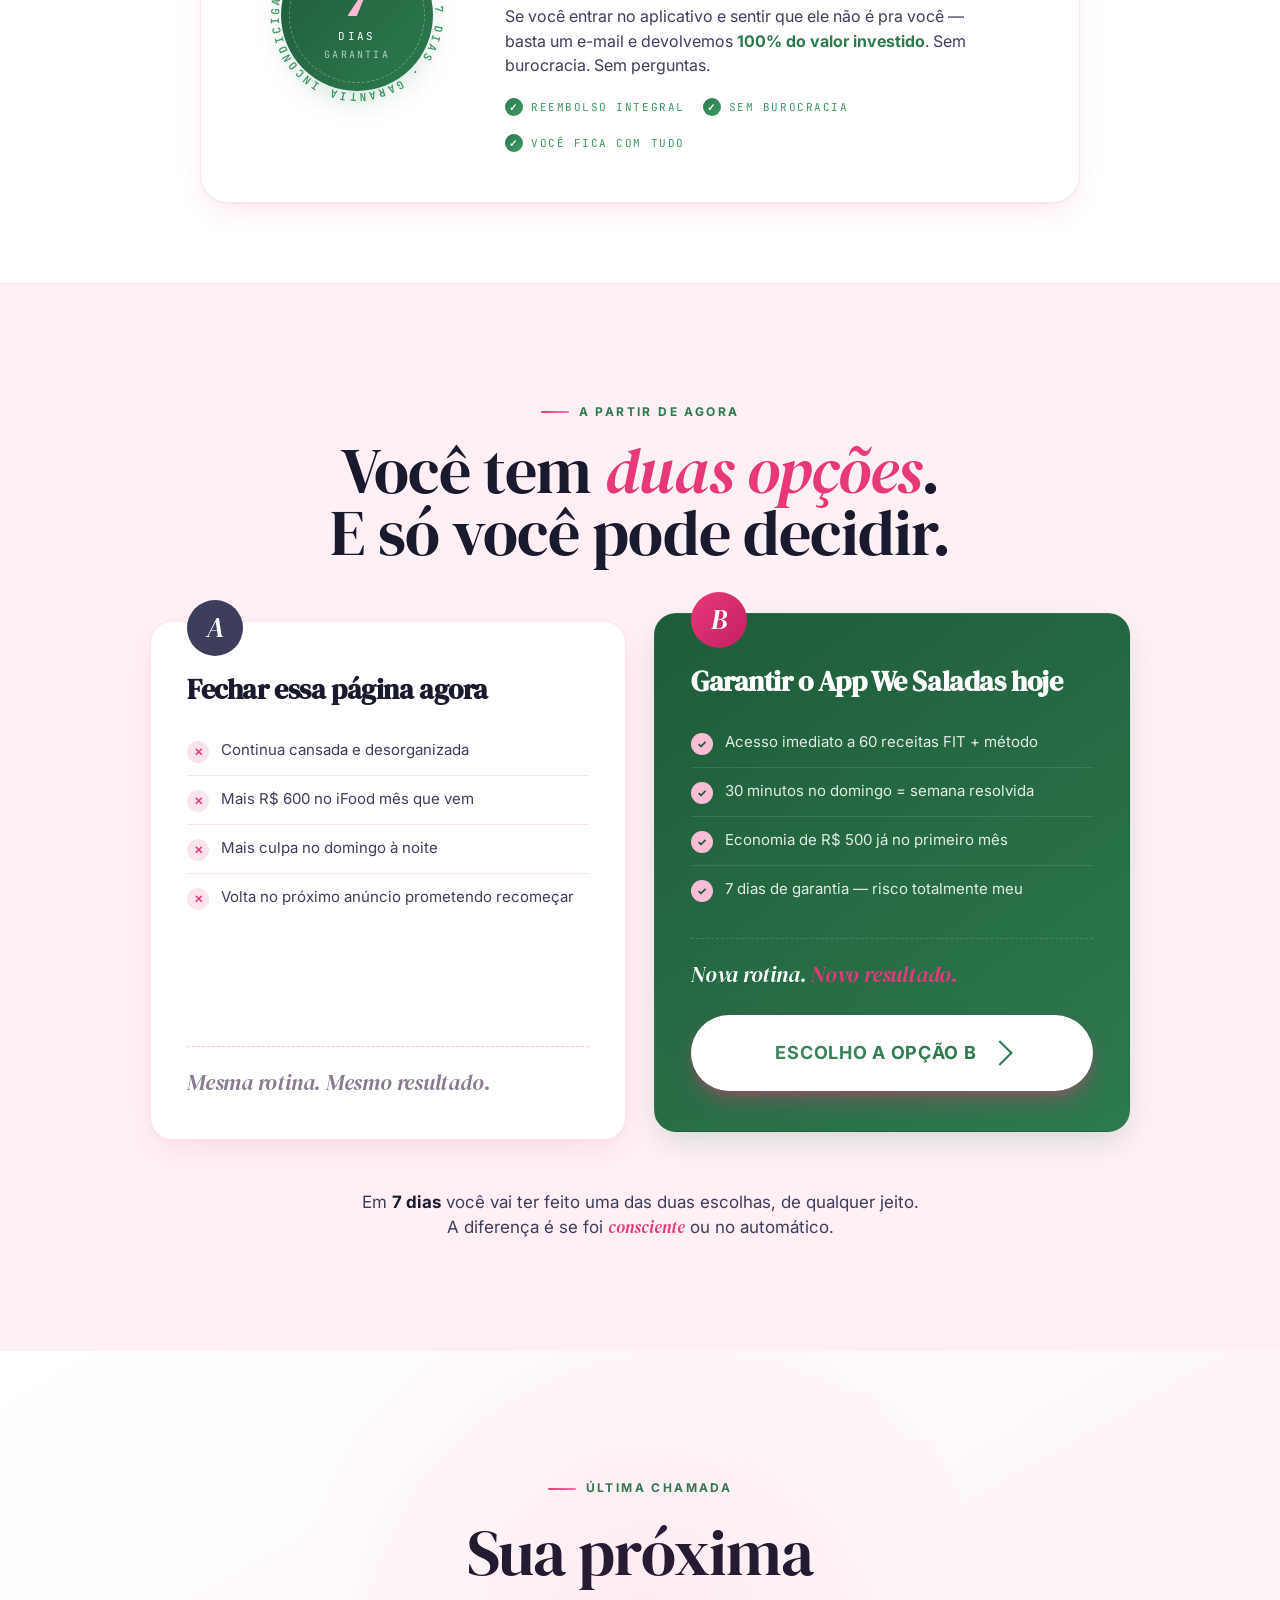
==== commit 94bf165a: "Update index.html" ====
--- a/index.html
+++ b/index.html
@@ -33,14 +33,12 @@
 
   <!-- Utmify UTMs -->
   <script
-src="https://cdn.utmify.com.br/scripts/utms/latest.js"
-data-utmify-prevent-xcod-sck
-data-utmify-prevent-subids
-data-utmify-ignore-retry
-data-utmify-ignore-iframe
-async
-defer
-></script>
+    src="https://cdn.utmify.com.br/scripts/utms/latest.js"
+    data-utmify-prevent-xcod-sck
+    data-utmify-prevent-subids
+    async
+    defer
+  ></script>
 </head>
 <body data-screen-label="We Saladas LP">
 
@@ -71,7 +69,7 @@
         <div class="hero-copy">
           <span class="badge-inline">★ Virginia Fonseca + WePink apresenta</span>
           <h1 class="display">
-            O segredo da Virginia pra ter saladas <em>FIT prontas</em> por até 7 dias…
+            O segredo da Virginia pra ter almoço pronto pra <em>7 dias</em> em só 30 minutos de domingo.
           </h1>
           <p class="lede">
             mesmo vivendo viajando, gravando, trabalhando e <strong>sem tempo pra cozinhar</strong>. 60 receitas de saladas FIT + o método das camadas que impede a salada de murchar rápido.
@@ -80,9 +78,23 @@
             Você monta uma vez… abre o pote todos os dias… e come fresquinha sem precisar preparar tudo de novo.
           </p>
 
-          <!-- ── Vídeo VTurb ── -->
-          <div class="hero-vturb-wrap">
-            <vturb-smartplayer id="vid-6a1e0747ff0c63194e1255e3" style="display: block; margin: 0 auto; width: 100%; max-width: 400px;"></vturb-smartplayer> <script type="text/javascript"> var s=document.createElement("script"); s.src="https://scripts.converteai.net/7ba8c62e-1963-4c82-93aa-071724a232c9/players/6a1e0747ff0c63194e1255e3/v4/player.js", s.async=!0,document.head.appendChild(s); </script>
+          <!-- ── Foto Virginia inline ── -->
+          <div class="hero-inline-img">
+            <img src="https://i.postimg.cc/1XY92PT2/VIRGINIA-QUEBRA-SILE-NCIO-E-SE-PRONUNCIA-APO-S-POLE-MICA-SOBRE-SUA-DIETA-DE-SALADA-NO-POTE-(2).png" alt="Virginia Fonseca com salada no pote" fetchpriority="high" decoding="async" />
+            <div class="floating-card card-1">
+              <div class="float-icon terra">30'</div>
+              <div class="float-meta">
+                <strong>30 minutos</strong>
+                <span>monta a semana toda</span>
+              </div>
+            </div>
+            <div class="floating-card card-2">
+              <div class="float-icon">7d</div>
+              <div class="float-meta">
+                <strong>Dura 7 dias</strong>
+                <span>fresquinha na geladeira</span>
+              </div>
+            </div>
           </div>
 
           <div class="hero-cta-row">
@@ -120,33 +132,6 @@
               <span>monta a semana toda</span>
             </div>
           </div>
-        </div>
-      </div>
-    </div>
-  </section>
-
-  <!-- ── Quick proof pills ─────────────── -->
-  <section class="authority">
-    <div class="container">
-      <div class="auth-stats">
-        <div class="as-item">
-          <strong>7<small>d</small></strong>
-          <span>conservação garantida</span>
-        </div>
-        <div class="as-divider" aria-hidden="true"></div>
-        <div class="as-item">
-          <strong>30<small>'</small></strong>
-          <span>monta a semana toda</span>
-        </div>
-        <div class="as-divider" aria-hidden="true"></div>
-        <div class="as-item">
-          <strong>R$5</strong>
-          <span>por refeição FIT</span>
-        </div>
-        <div class="as-divider" aria-hidden="true"></div>
-        <div class="as-item">
-          <strong>0</strong>
-          <span>esforço mental diário</span>
         </div>
       </div>
     </div>
@@ -178,6 +163,13 @@
     </div>
   </div>
 
+  <!-- ── Bloco de Autoridade ─────────────── -->
+  <section class="authority-img-block">
+    <div class="container">
+      <img src="https://i.postimg.cc/q773g7Ng/Captura-de-Tela-2026-06-08-a-s-16-28-33.png" alt="Autoridade Virginia Fonseca — We Saladas" loading="lazy" decoding="async" />
+    </div>
+  </section>
+
   <!-- ── Future Pacing / Identificação ─────────────── -->
   <section class="future-pacing">
     <div class="container">
@@ -751,7 +743,7 @@
             Você economiza <strong>R$ 367,10</strong> · <em>92% off</em>
           </div>
 
-          <a class="btn btn-xl btn-block deal-cta" href="https://checkout.payt.com.br/4b572a6956f30041105e9555c7dcc9d8">
+          <a class="btn btn-xl btn-block deal-cta" href="https://pay.cakto.com.br/3by9axd_891980">
             Quero meu acesso agora <span class="arrow"></span>
           </a>
 
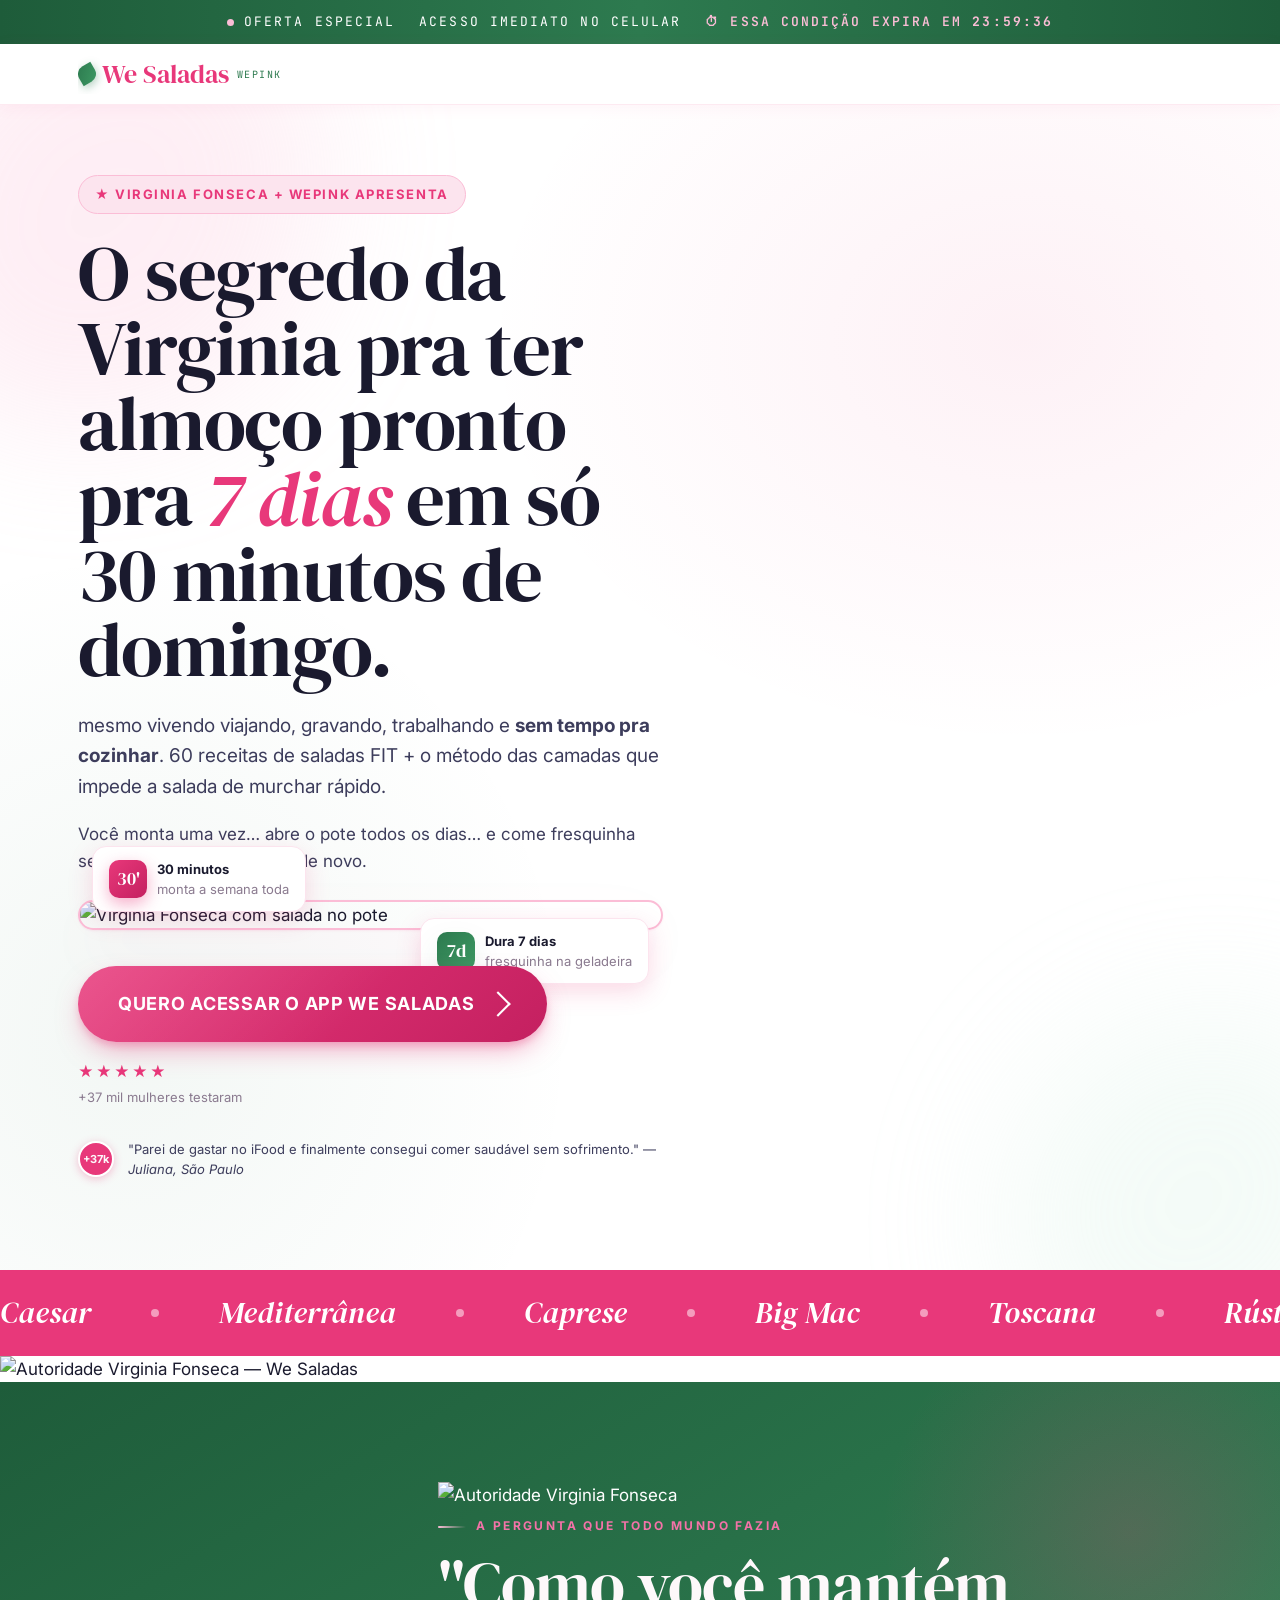
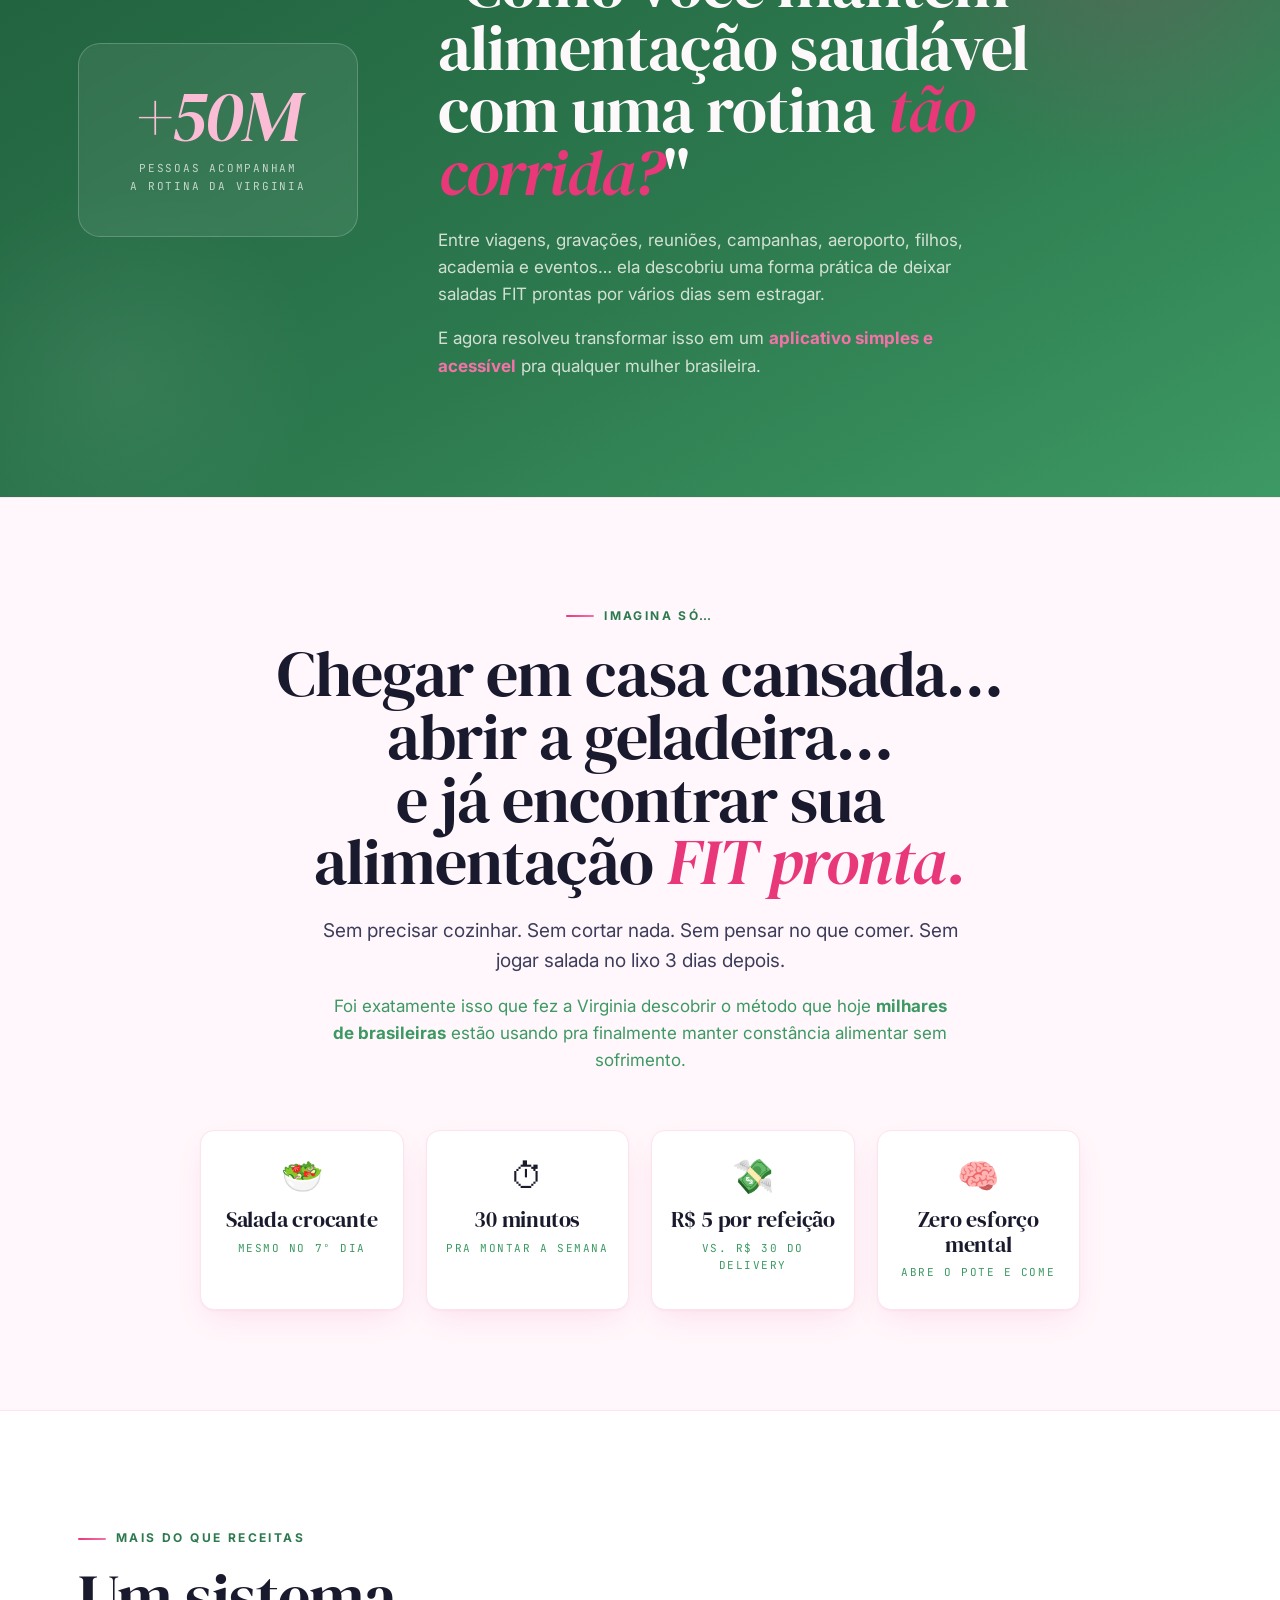
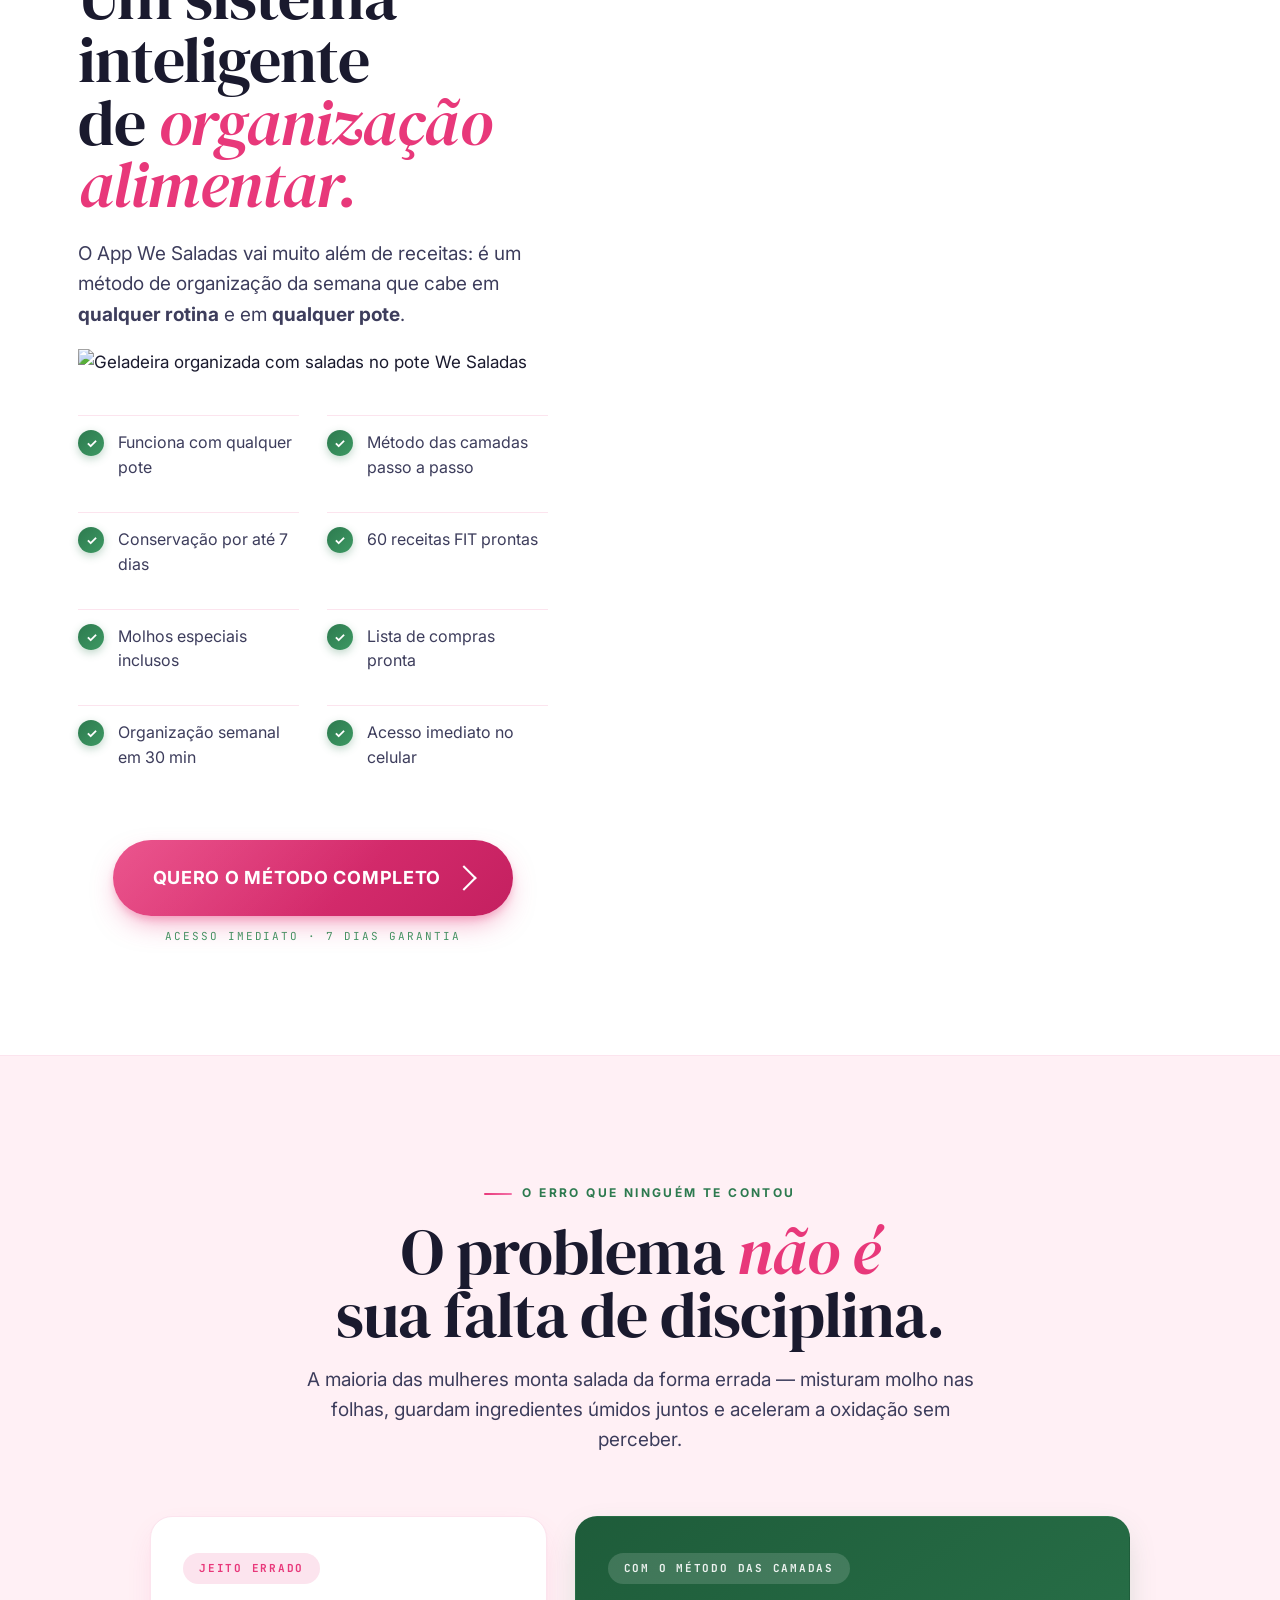
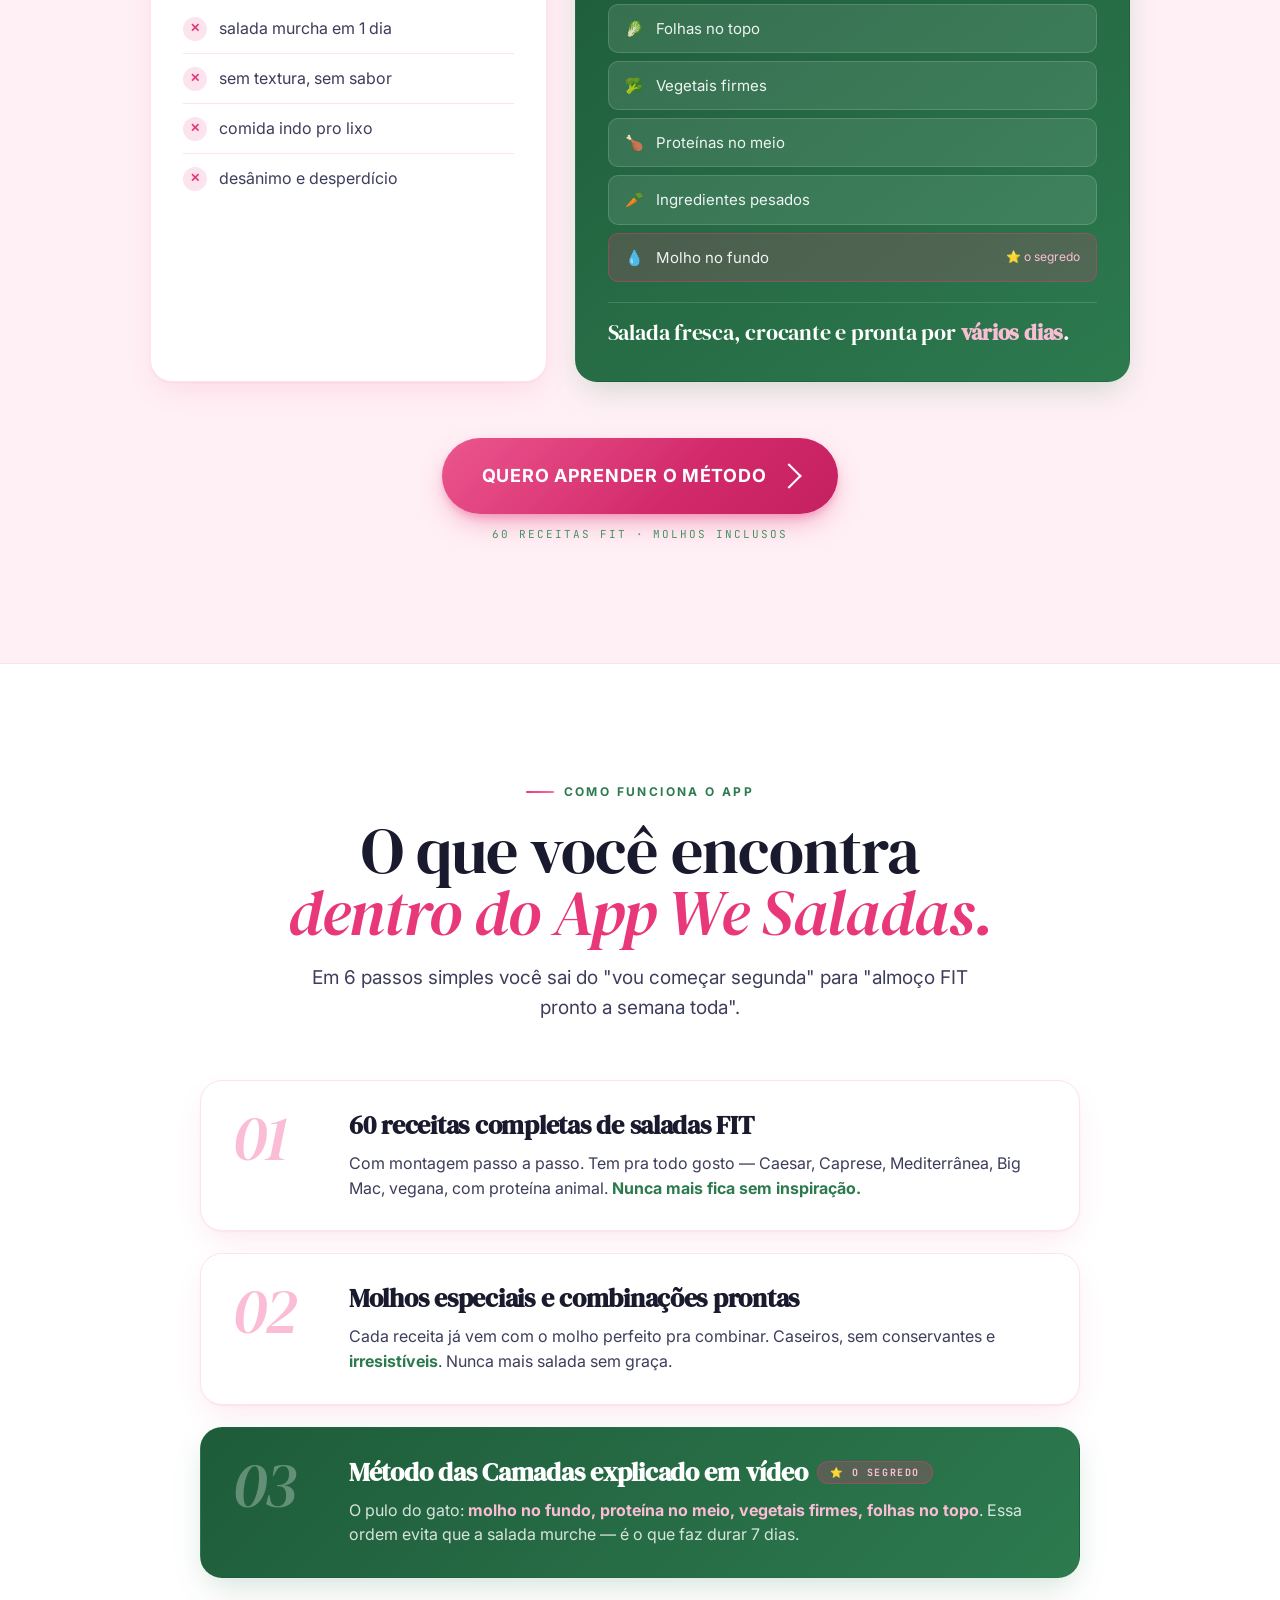
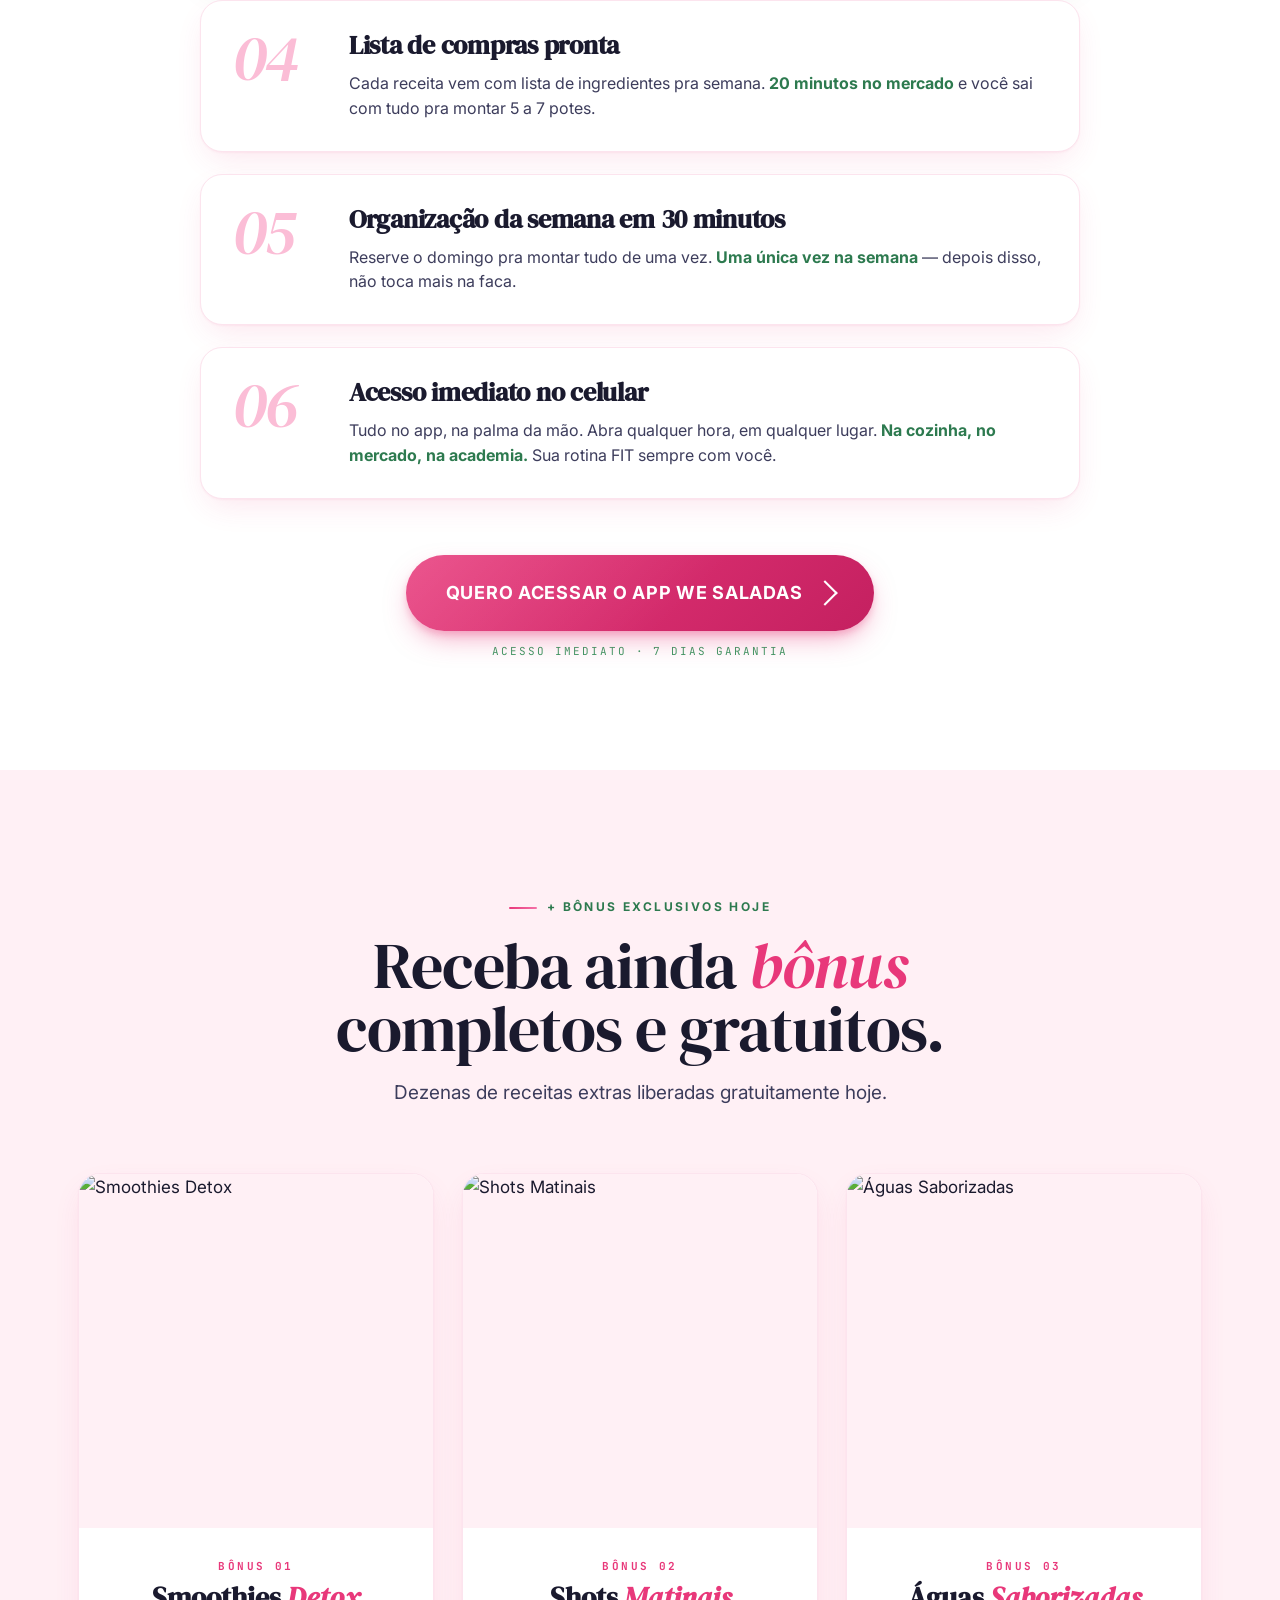
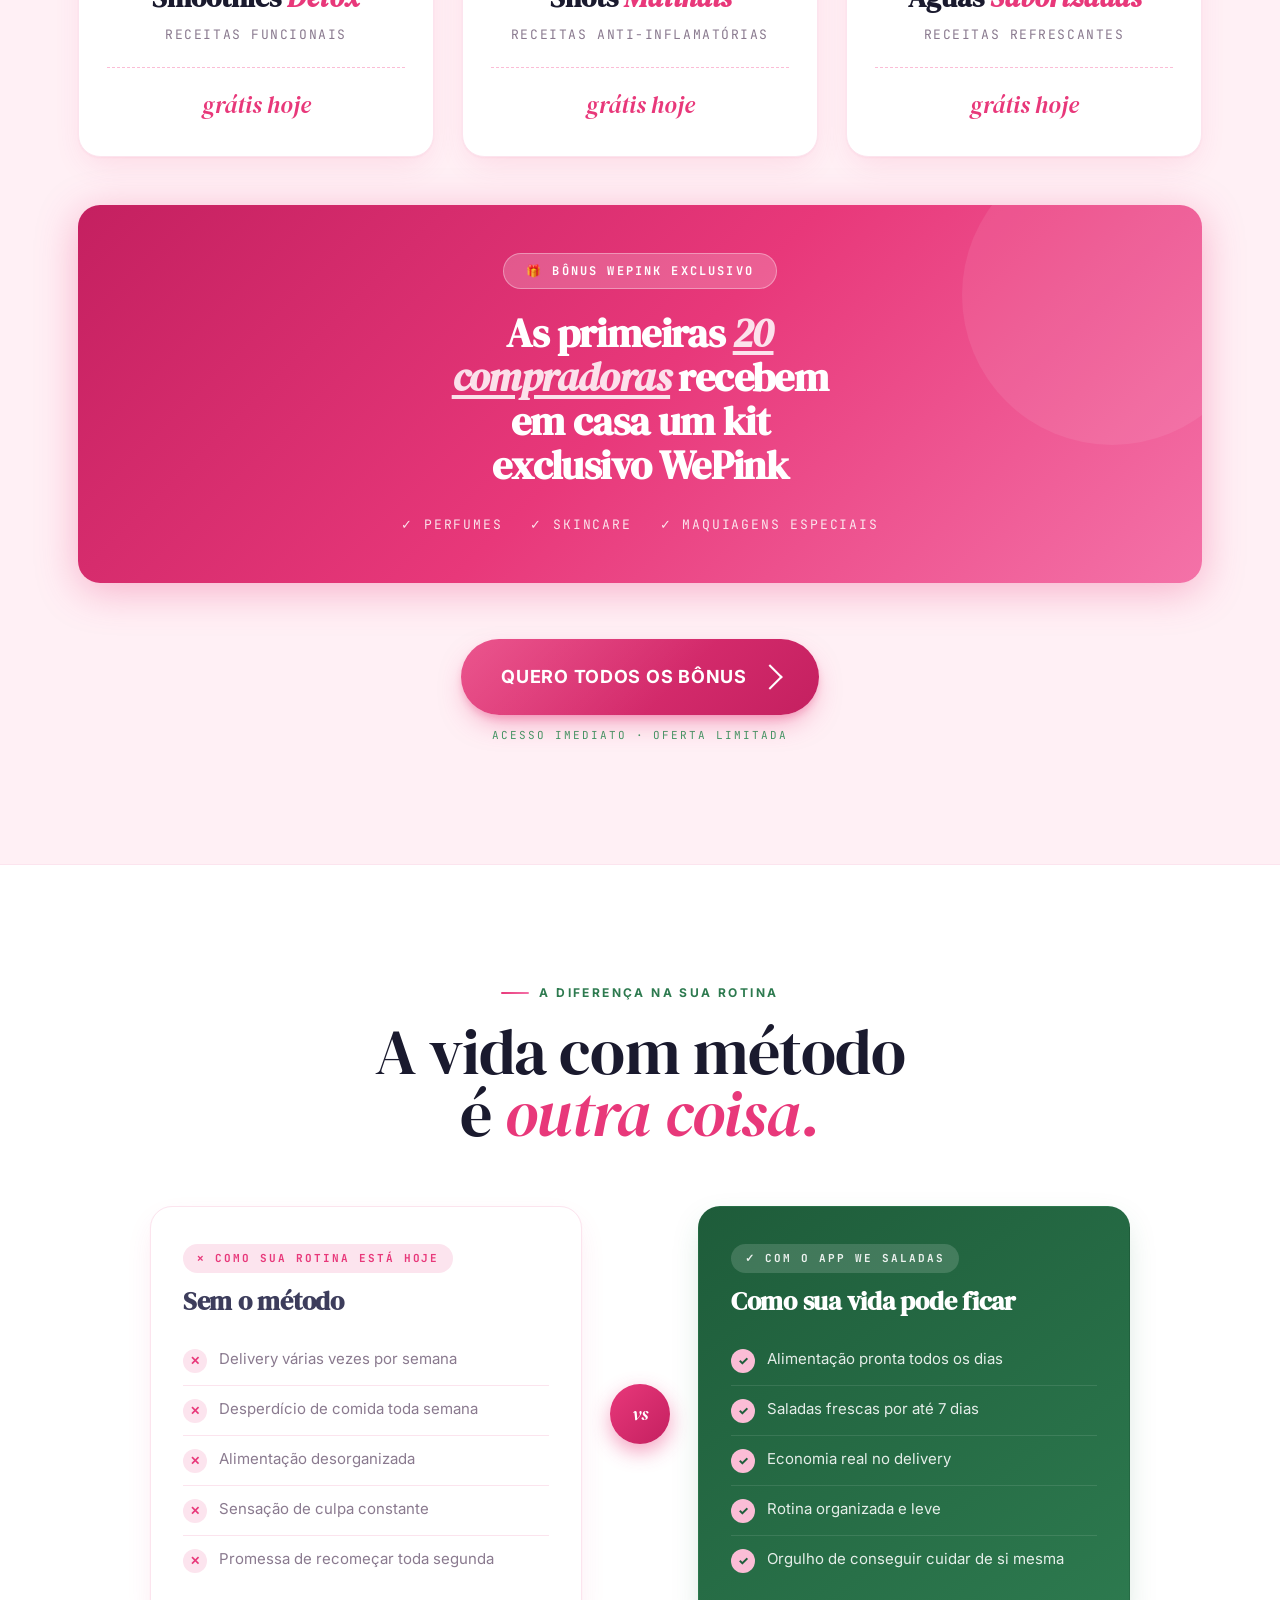
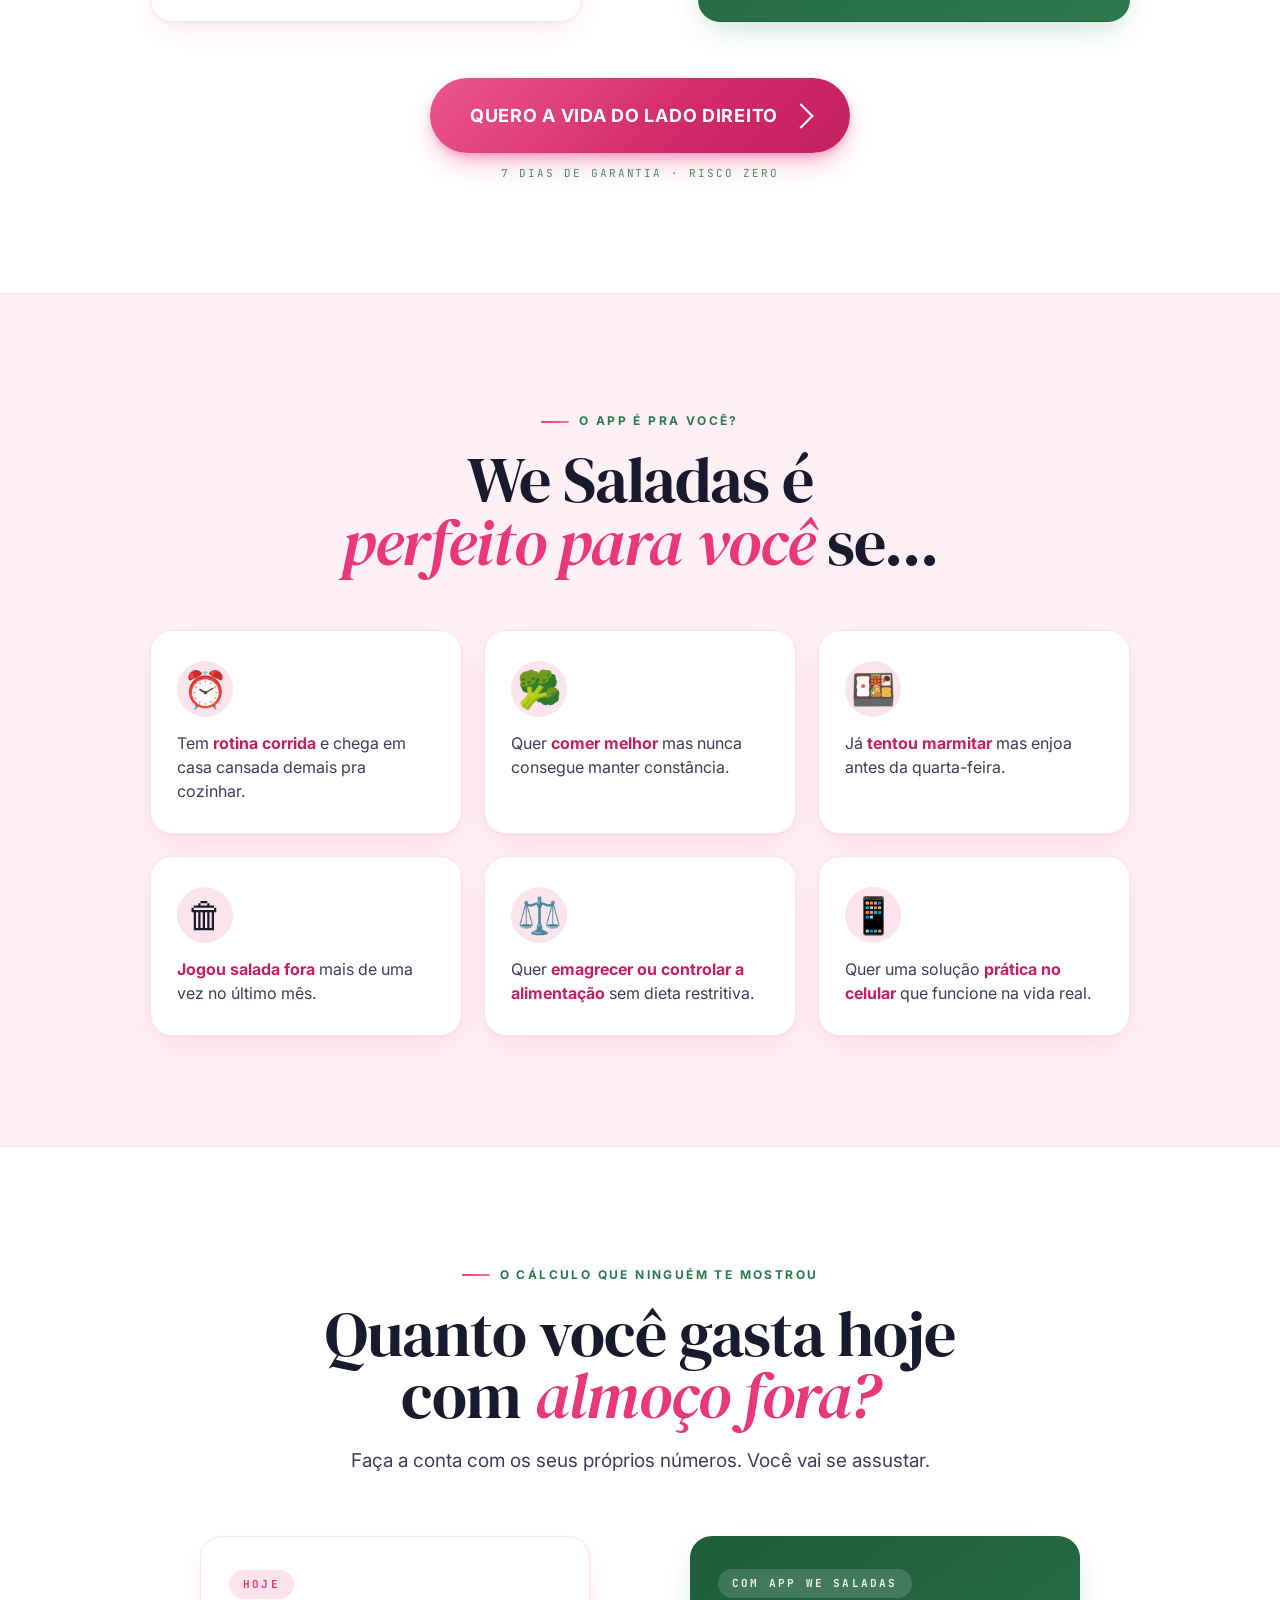
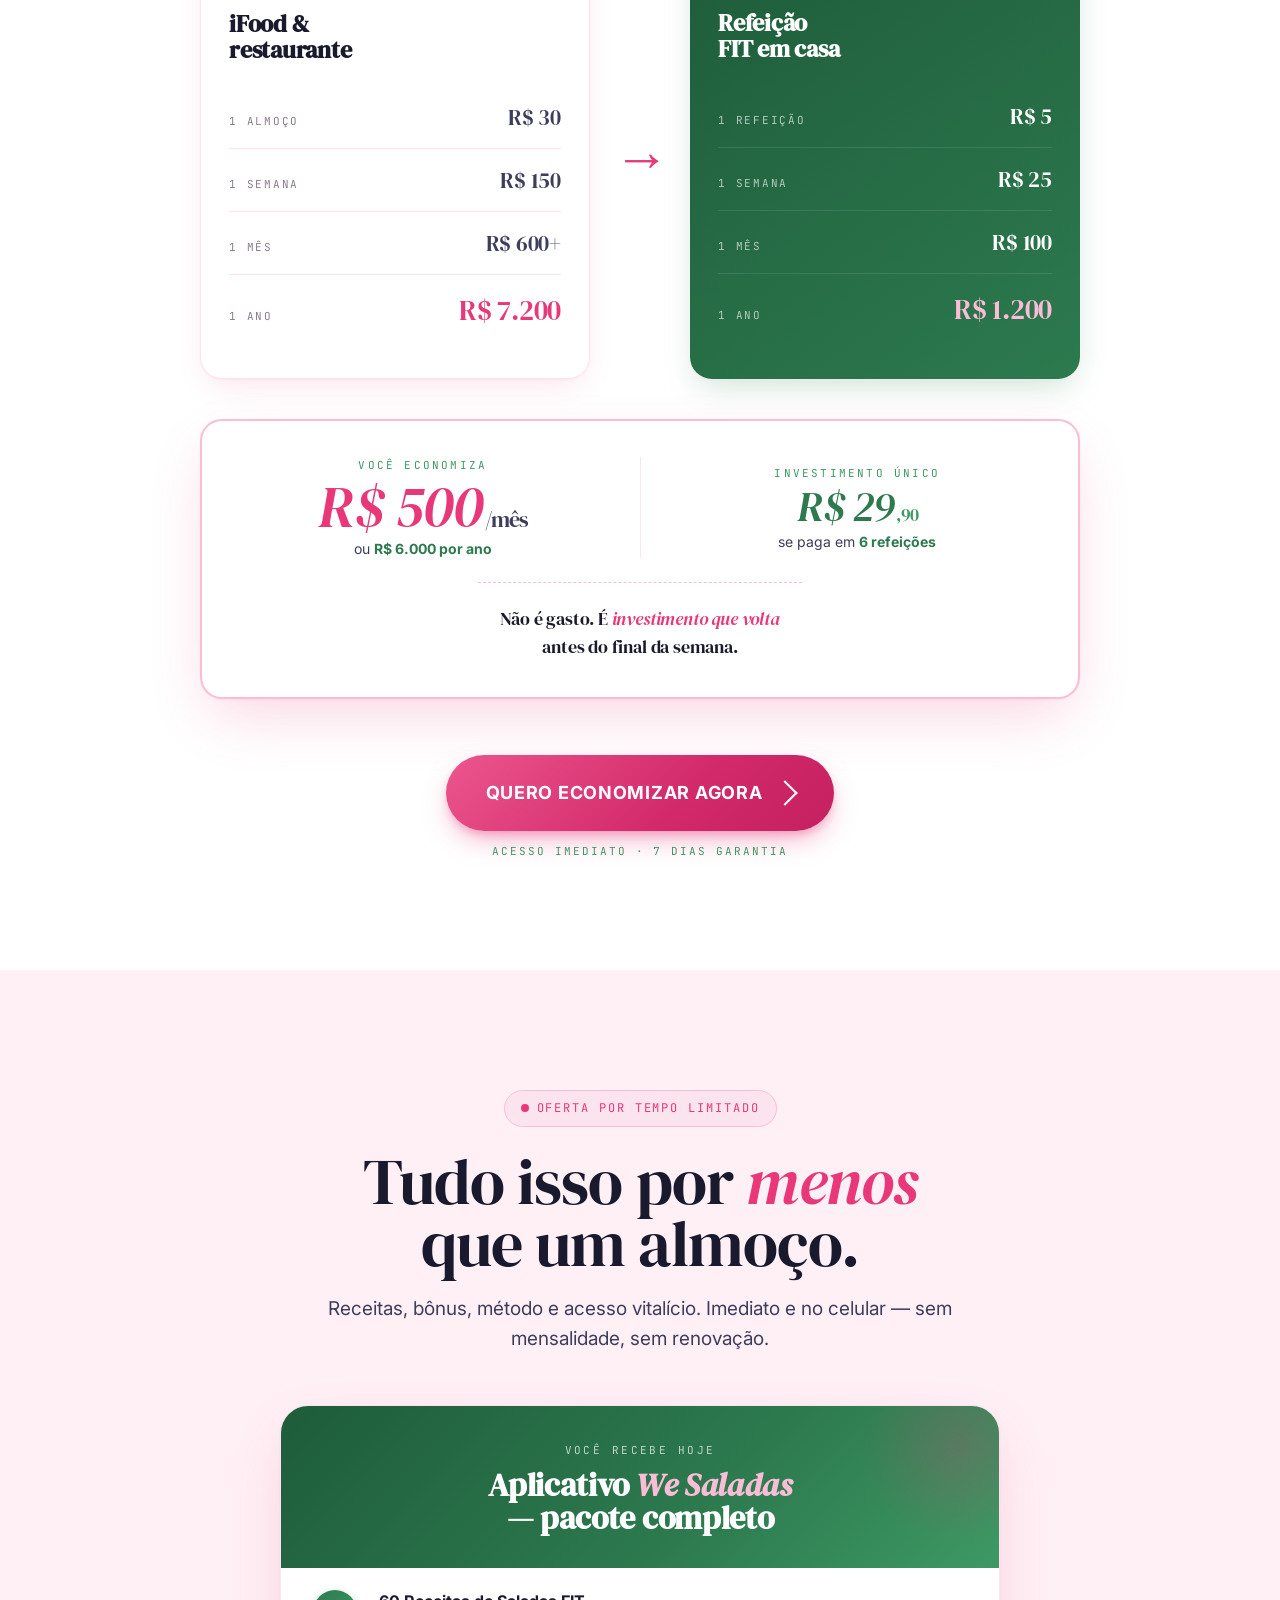
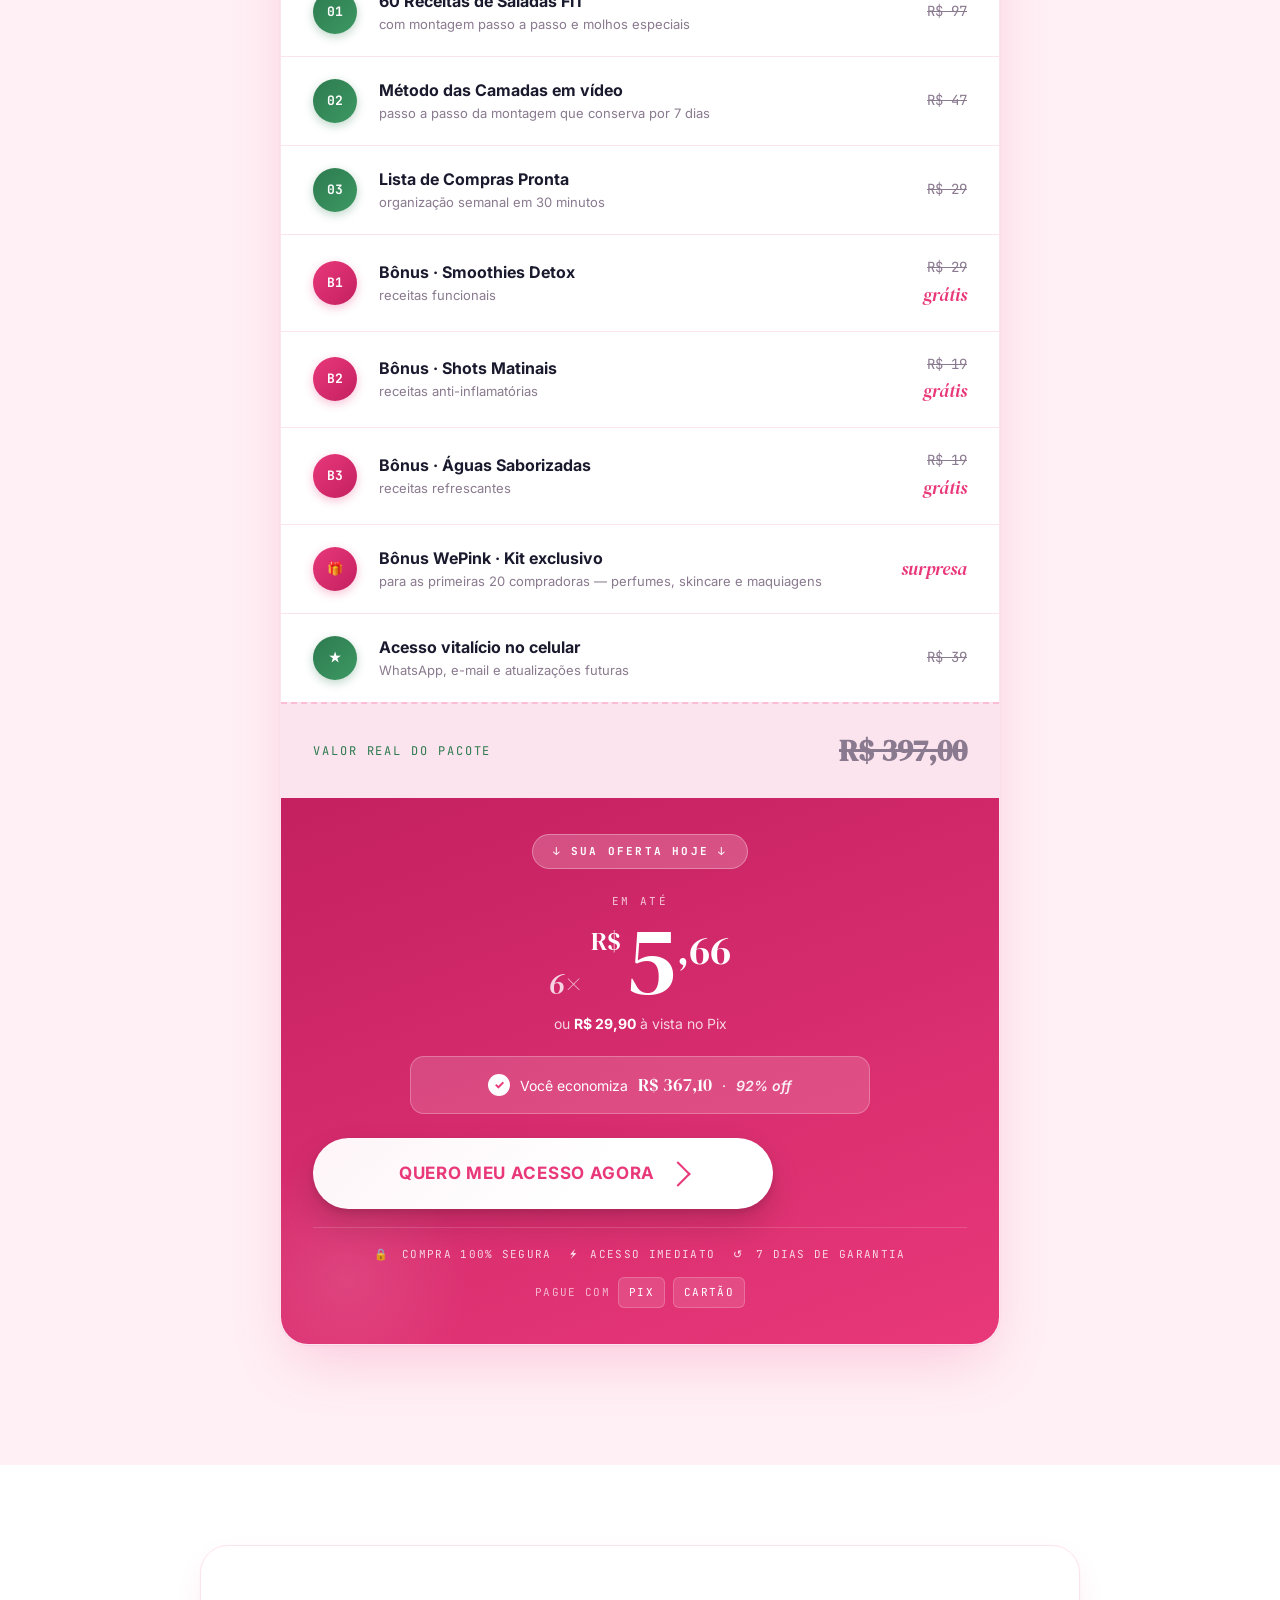
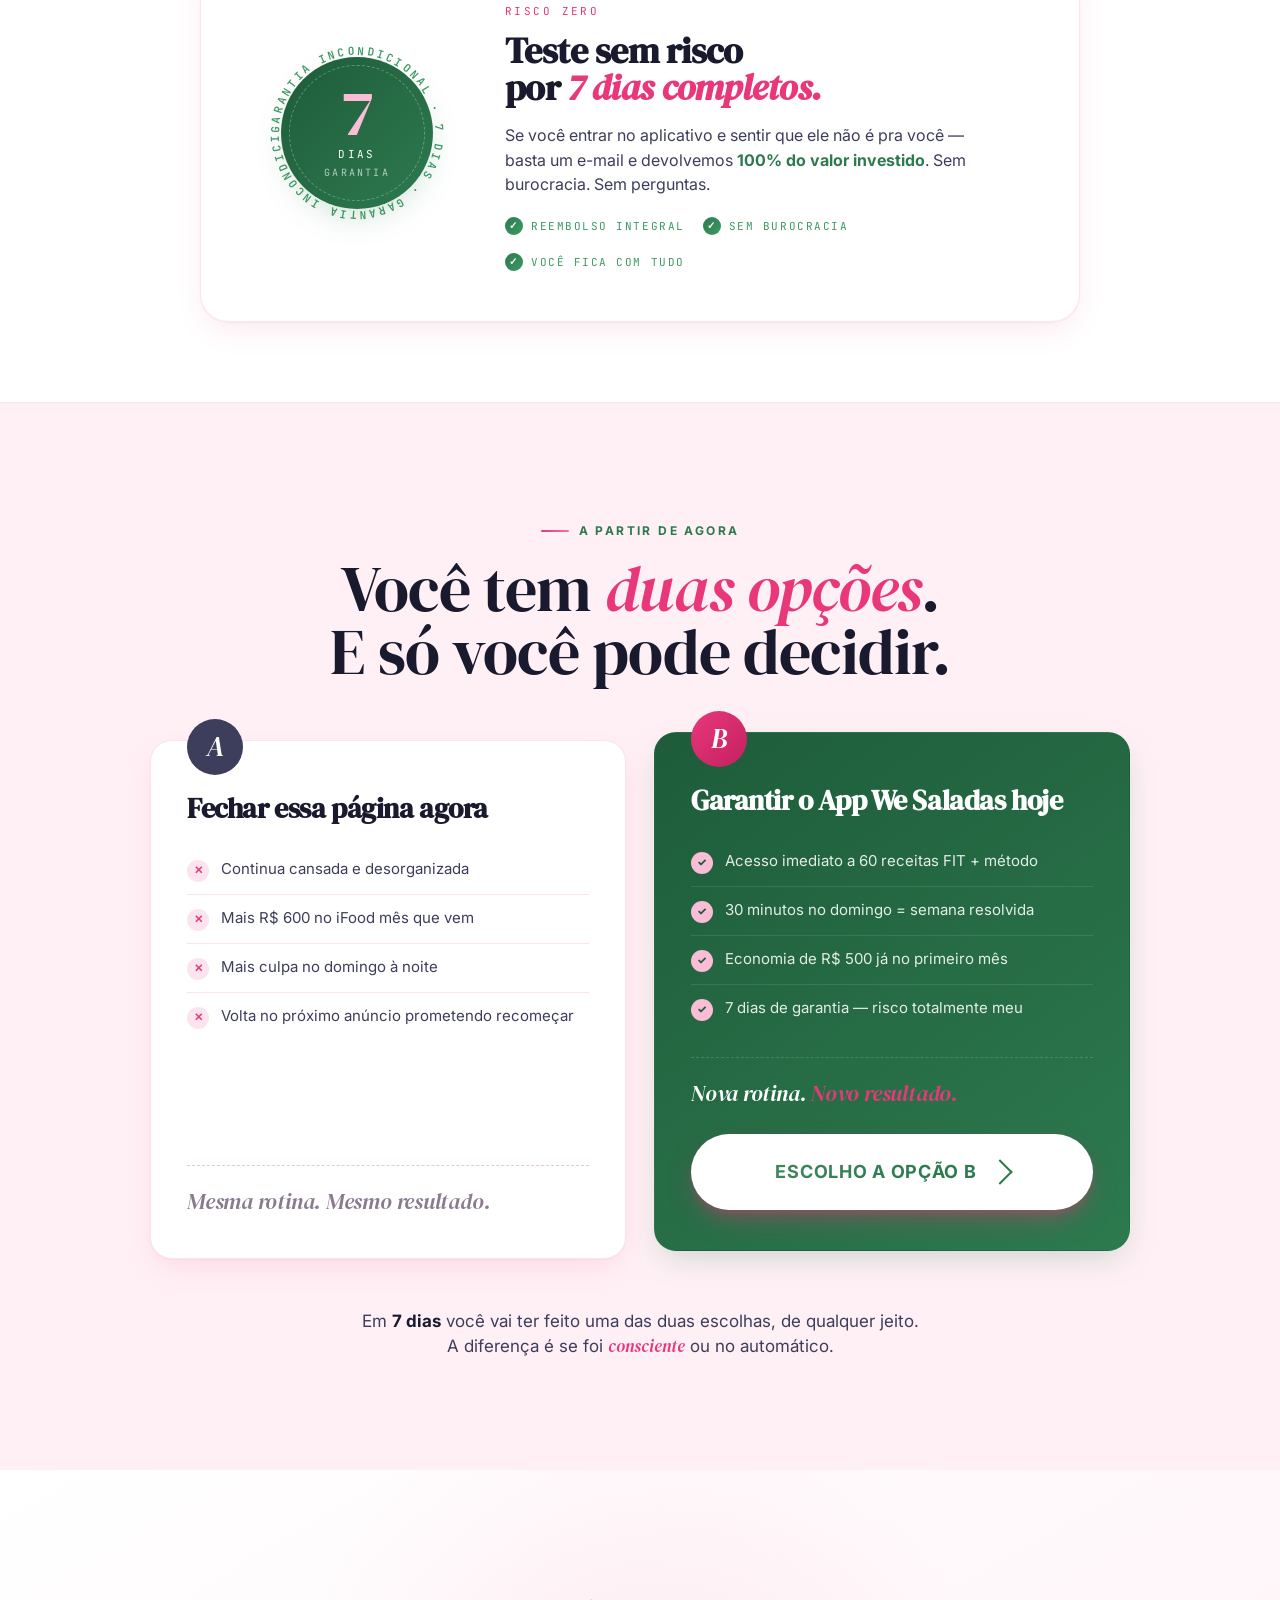
==== commit 34b24b85: "Update index.html" ====
--- a/index.html
+++ b/index.html
@@ -170,6 +170,33 @@
     </div>
   </section>
 
+  <!-- ── Autoridade Virginia ─────────────── -->
+  <section class="authority-virginia">
+    <div class="container">
+      <div class="av-inner">
+        <div class="av-badge">
+          <span class="av-num">+50M</span>
+          <span class="av-label">pessoas acompanham<br/>a rotina da Virginia</span>
+        </div>
+        <div class="av-copy">
+          <div class="av-authority-img">
+            <img src="https://i.postimg.cc/q773g7Ng/Captura-de-Tela-2026-06-08-a-s-16-28-33.png" alt="Autoridade Virginia Fonseca" loading="lazy" decoding="async" />
+          </div>
+          <span class="eyebrow" style="color:var(--amber);">a pergunta que todo mundo fazia</span>
+          <h2 class="display" style="margin-top:18px; color:var(--cream);">
+            "Como você mantém<br/>alimentação saudável<br/>com uma rotina <em>tão corrida?</em>"
+          </h2>
+          <p style="font-size:17px; color:rgba(252,250,244,.8); line-height:1.6; margin-top:22px; max-width:52ch;">
+            Entre viagens, gravações, reuniões, campanhas, aeroporto, filhos, academia e eventos… ela descobriu uma forma prática de deixar saladas FIT prontas por vários dias sem estragar.
+          </p>
+          <p style="font-size:17px; color:rgba(252,250,244,.8); line-height:1.6; margin-top:14px; max-width:52ch;">
+            E agora resolveu transformar isso em um <strong style="color:var(--amber);">aplicativo simples e acessível</strong> pra qualquer mulher brasileira.
+          </p>
+        </div>
+      </div>
+    </div>
+  </section>
+
   <!-- ── Future Pacing / Identificação ─────────────── -->
   <section class="future-pacing">
     <div class="container">
@@ -213,47 +240,10 @@
     </div>
   </section>
 
-  <!-- ── Autoridade Virginia ─────────────── -->
-  <section class="authority-virginia">
-    <div class="container">
-      <div class="av-inner">
-        <div class="av-badge">
-          <span class="av-num">+50M</span>
-          <span class="av-label">pessoas acompanham<br/>a rotina da Virginia</span>
-        </div>
-        <div class="av-copy">
-          <span class="eyebrow" style="color:var(--amber);">a pergunta que todo mundo fazia</span>
-          <h2 class="display" style="margin-top:18px; color:var(--cream);">
-            "Como você mantém<br/>alimentação saudável<br/>com uma rotina <em>tão corrida?</em>"
-          </h2>
-          <p style="font-size:17px; color:rgba(252,250,244,.8); line-height:1.6; margin-top:22px; max-width:52ch;">
-            Entre viagens, gravações, reuniões, campanhas, aeroporto, filhos, academia e eventos… ela descobriu uma forma prática de deixar saladas FIT prontas por vários dias sem estragar.
-          </p>
-          <p style="font-size:17px; color:rgba(252,250,244,.8); line-height:1.6; margin-top:14px; max-width:52ch;">
-            E agora resolveu transformar isso em um <strong style="color:var(--amber);">aplicativo simples e acessível</strong> pra qualquer mulher brasileira.
-          </p>
-        </div>
-      </div>
-    </div>
-  </section>
-
   <!-- ── Features / O Método ─────────────── -->
   <section class="features">
     <div class="container">
-      <div class="features-grid">
-        <div class="feature-image feature-image--contain" style="background: var(--forest);">
-          <span class="tag">o método</span>
-          <div style="display:flex; flex-direction:column; align-items:center; justify-content:center; height:100%; gap:12px; padding:24px;">
-            <div style="font-family:var(--font-display); font-size:22px; color:var(--amber); font-style:italic; text-align:center;">Método das Camadas</div>
-            <div style="display:flex; flex-direction:column; gap:8px; width:100%; max-width:260px;">
-              <div class="camada-item" style="background:rgba(212,151,75,.15); border:1px solid rgba(212,151,75,.3);">🥬 Folhas no topo</div>
-              <div class="camada-item" style="background:rgba(143,160,129,.15); border:1px solid rgba(143,160,129,.3);">🥦 Vegetais firmes</div>
-              <div class="camada-item" style="background:rgba(199,93,62,.15); border:1px solid rgba(199,93,62,.3);">🍗 Proteínas no meio</div>
-              <div class="camada-item" style="background:rgba(143,160,129,.12); border:1px solid rgba(143,160,129,.2);">🥕 Ingredientes pesados</div>
-              <div class="camada-item" style="background:rgba(212,151,75,.2); border:1px solid rgba(212,151,75,.4); color:var(--amber);">💧 Molho no fundo ⭐</div>
-            </div>
-          </div>
-        </div>
+      <div class="features-grid features-grid--centered">
         <div class="features-copy">
           <span class="eyebrow">mais do que receitas</span>
           <h2 class="display" style="margin-top:18px;">
@@ -263,6 +253,9 @@
           <p class="lede" style="margin-top:22px;">
             O App We Saladas vai muito além de receitas: é um método de organização da semana que cabe em <strong>qualquer rotina</strong> e em <strong>qualquer pote</strong>.
           </p>
+          <div class="features-fridge-img">
+            <img src="https://i.postimg.cc/YSmmQszV/Foto-geladeira.webp" alt="Geladeira organizada com saladas no pote We Saladas" loading="lazy" decoding="async" />
+          </div>
           <ul class="feature-list">
             <li><span class="check">✓</span> Funciona com qualquer pote</li>
             <li><span class="check">✓</span> Método das camadas passo a passo</li>
--- a/styles.css
+++ b/styles.css
@@ -272,6 +272,21 @@
   animation: none !important;
   border-width: 1.5px !important;
   min-width: 0;
+}
+
+/* ── Bloco de Autoridade (imagem) ─────────────── */
+.authority-img-block {
+  padding: 0;
+  background: var(--white);
+}
+.authority-img-block .container {
+  padding: 0;
+  max-width: 100%;
+}
+.authority-img-block img {
+  width: 100%;
+  height: auto;
+  display: block;
 }
 
 /* ── Hero VTurb video ─────────────── */
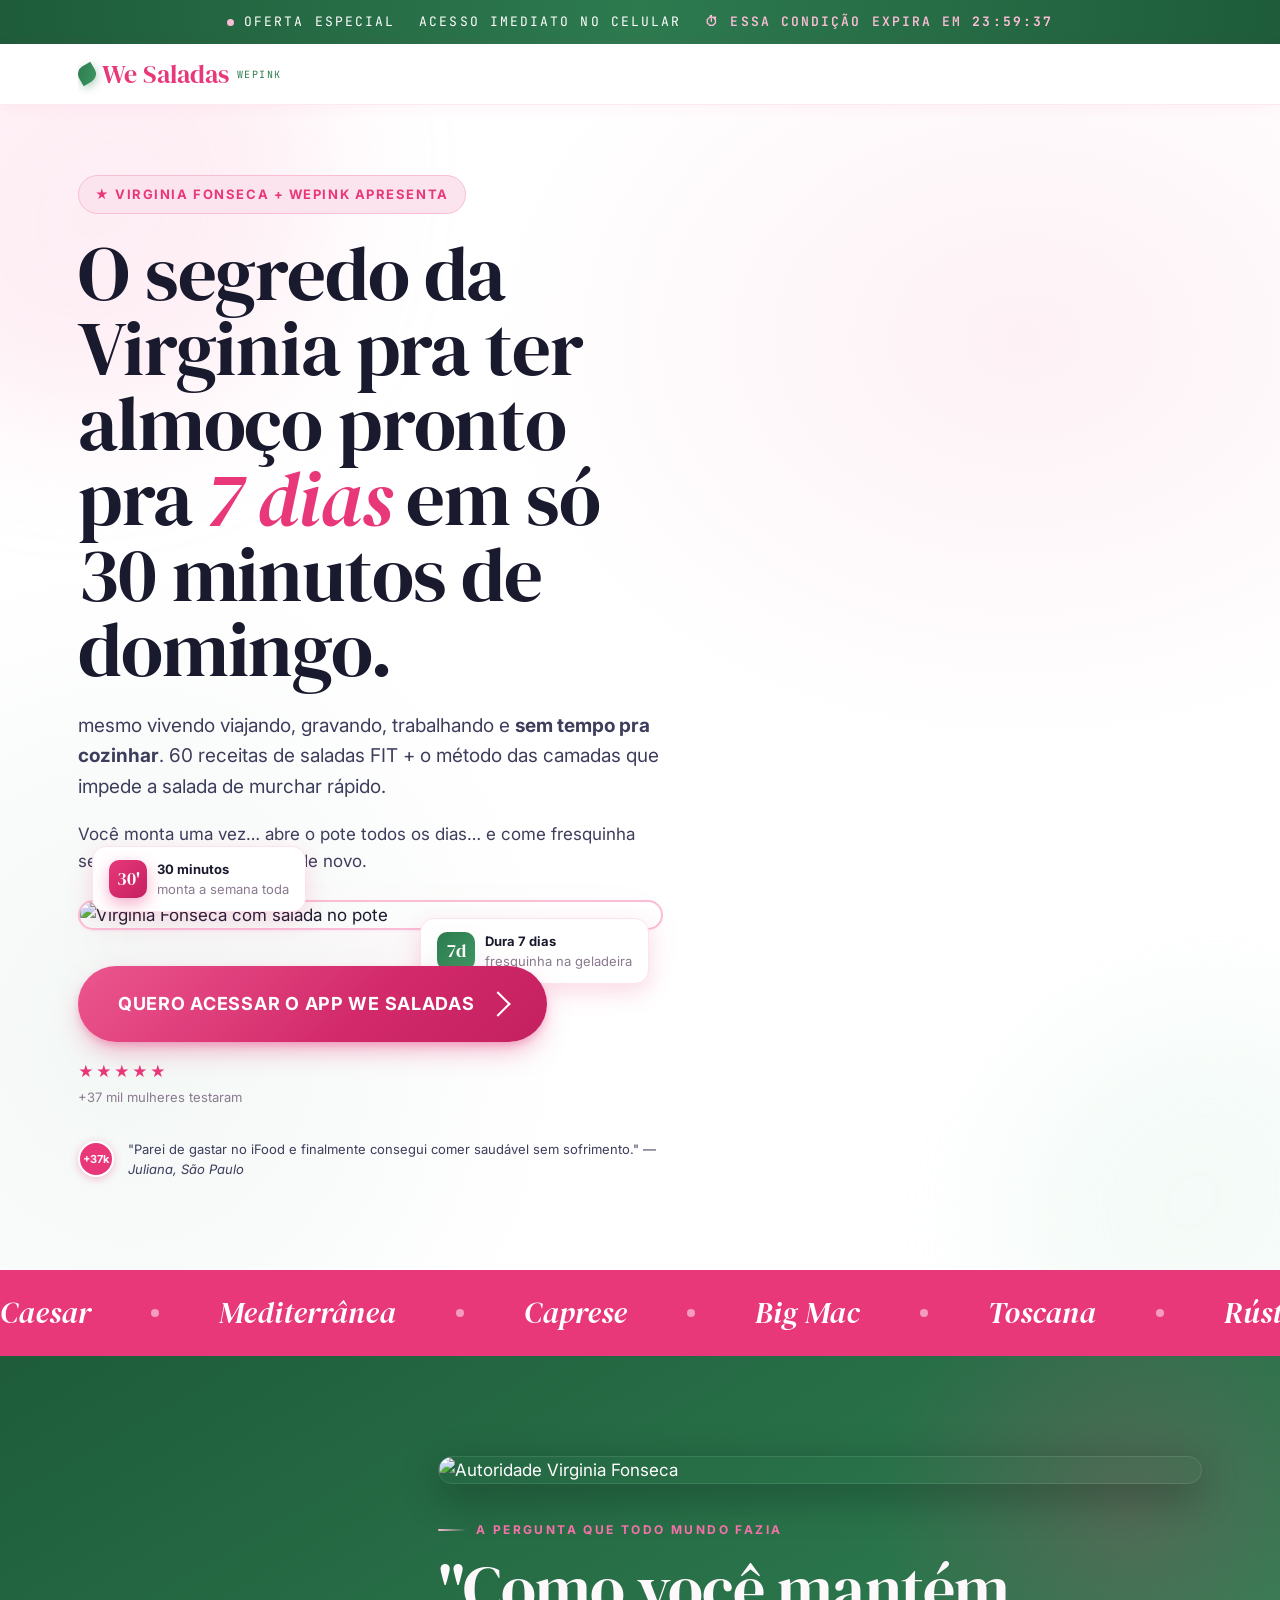
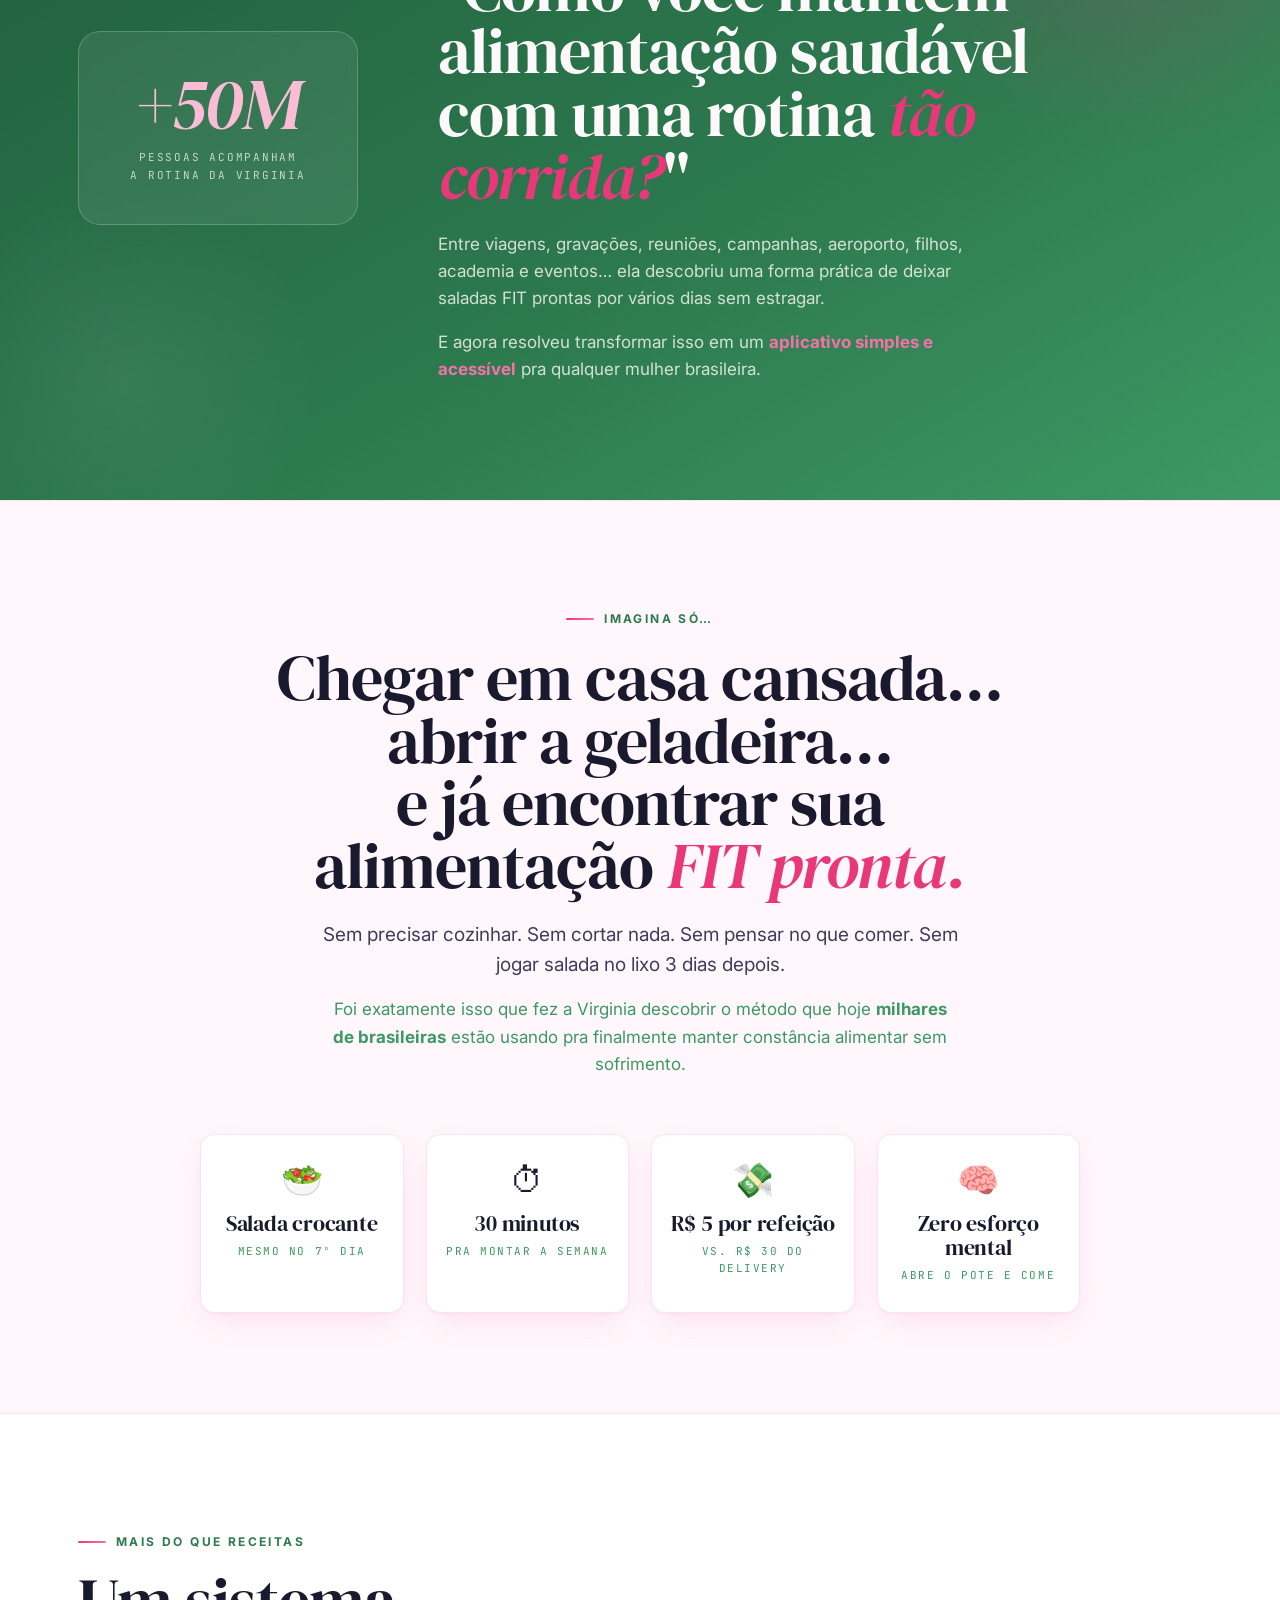
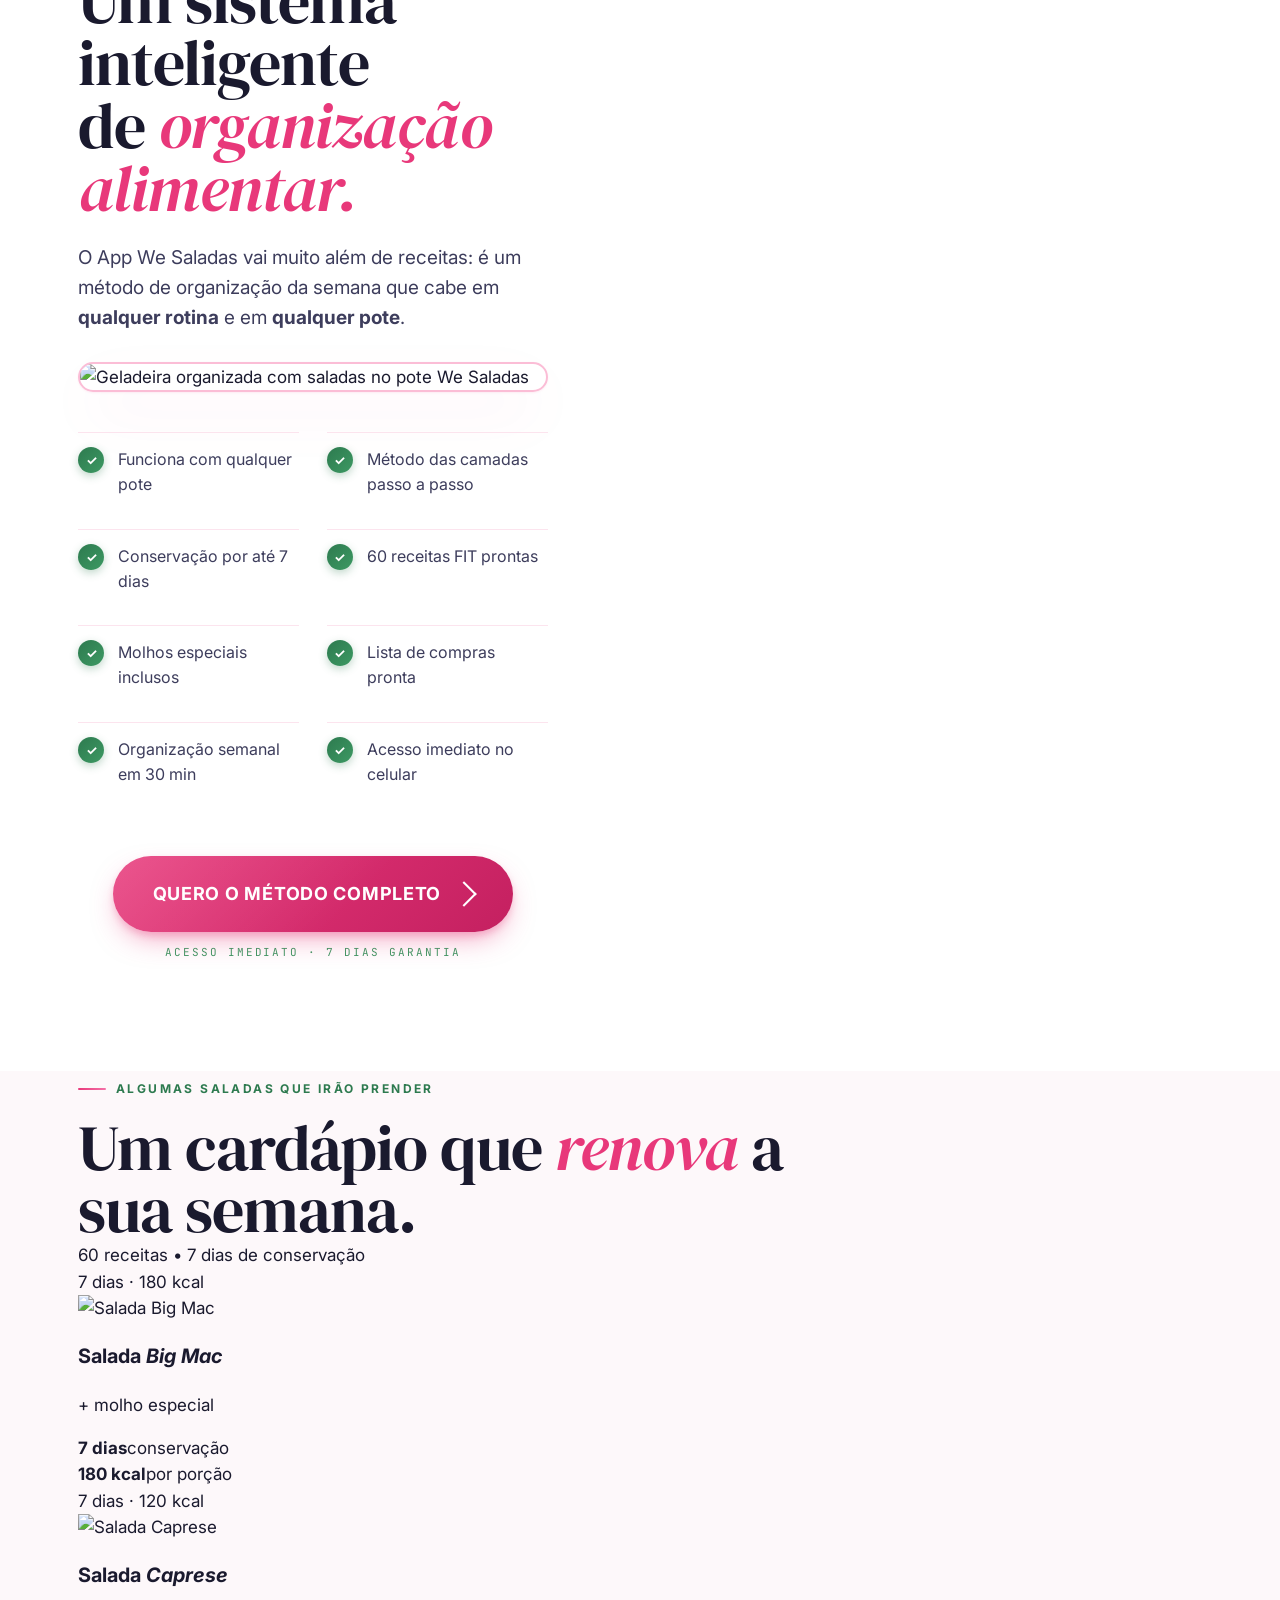
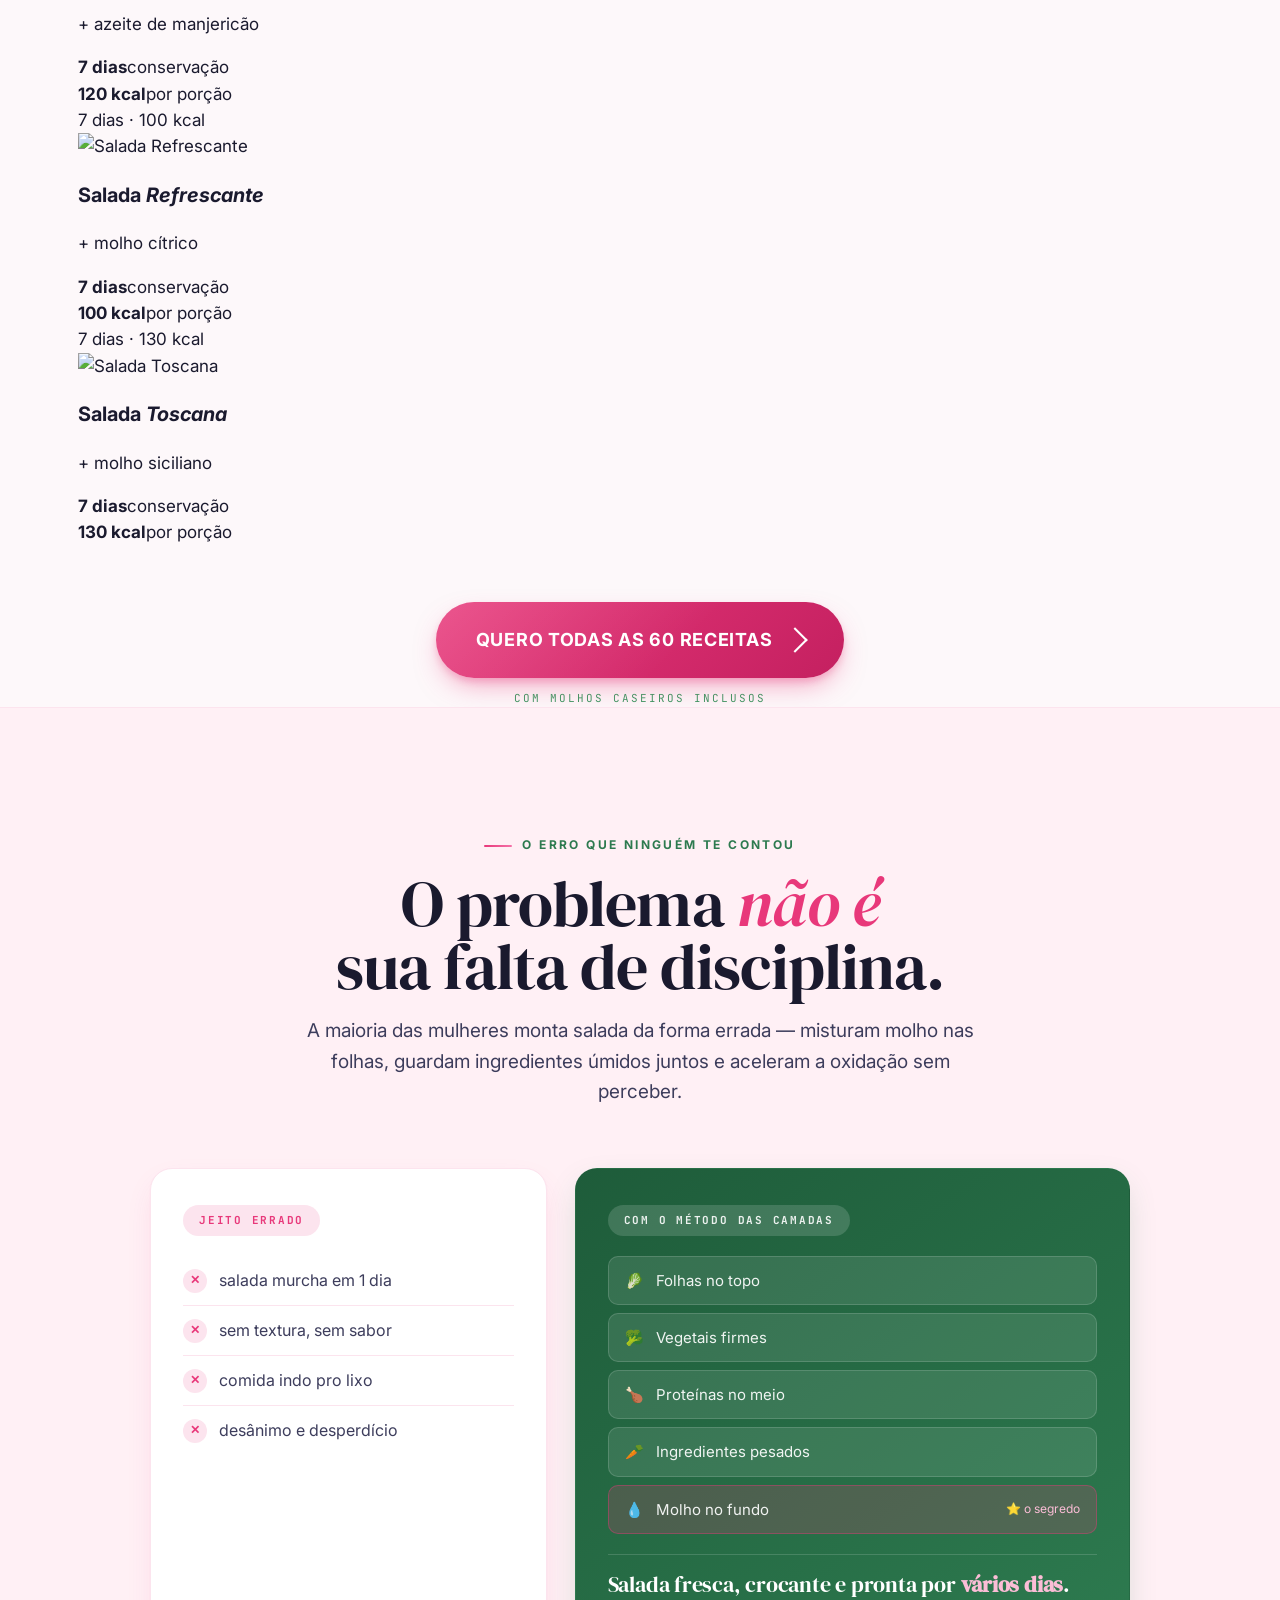
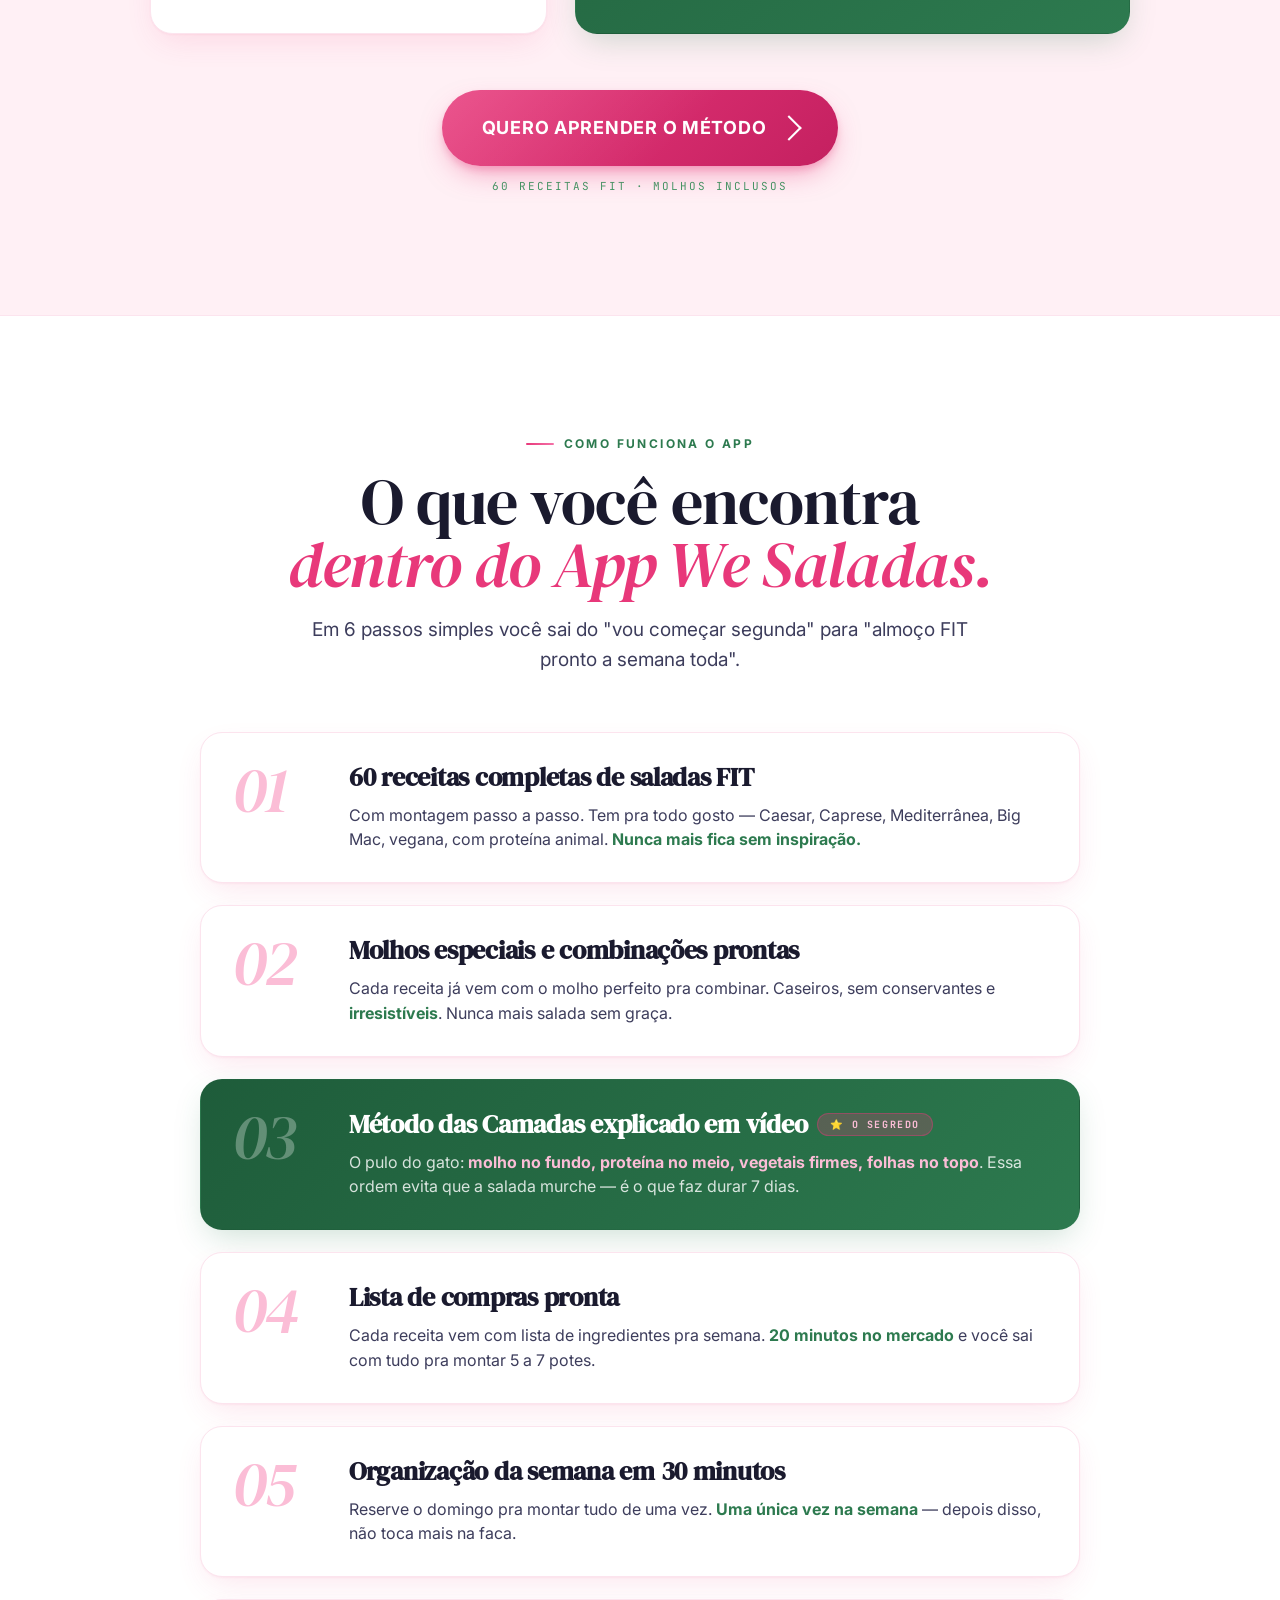
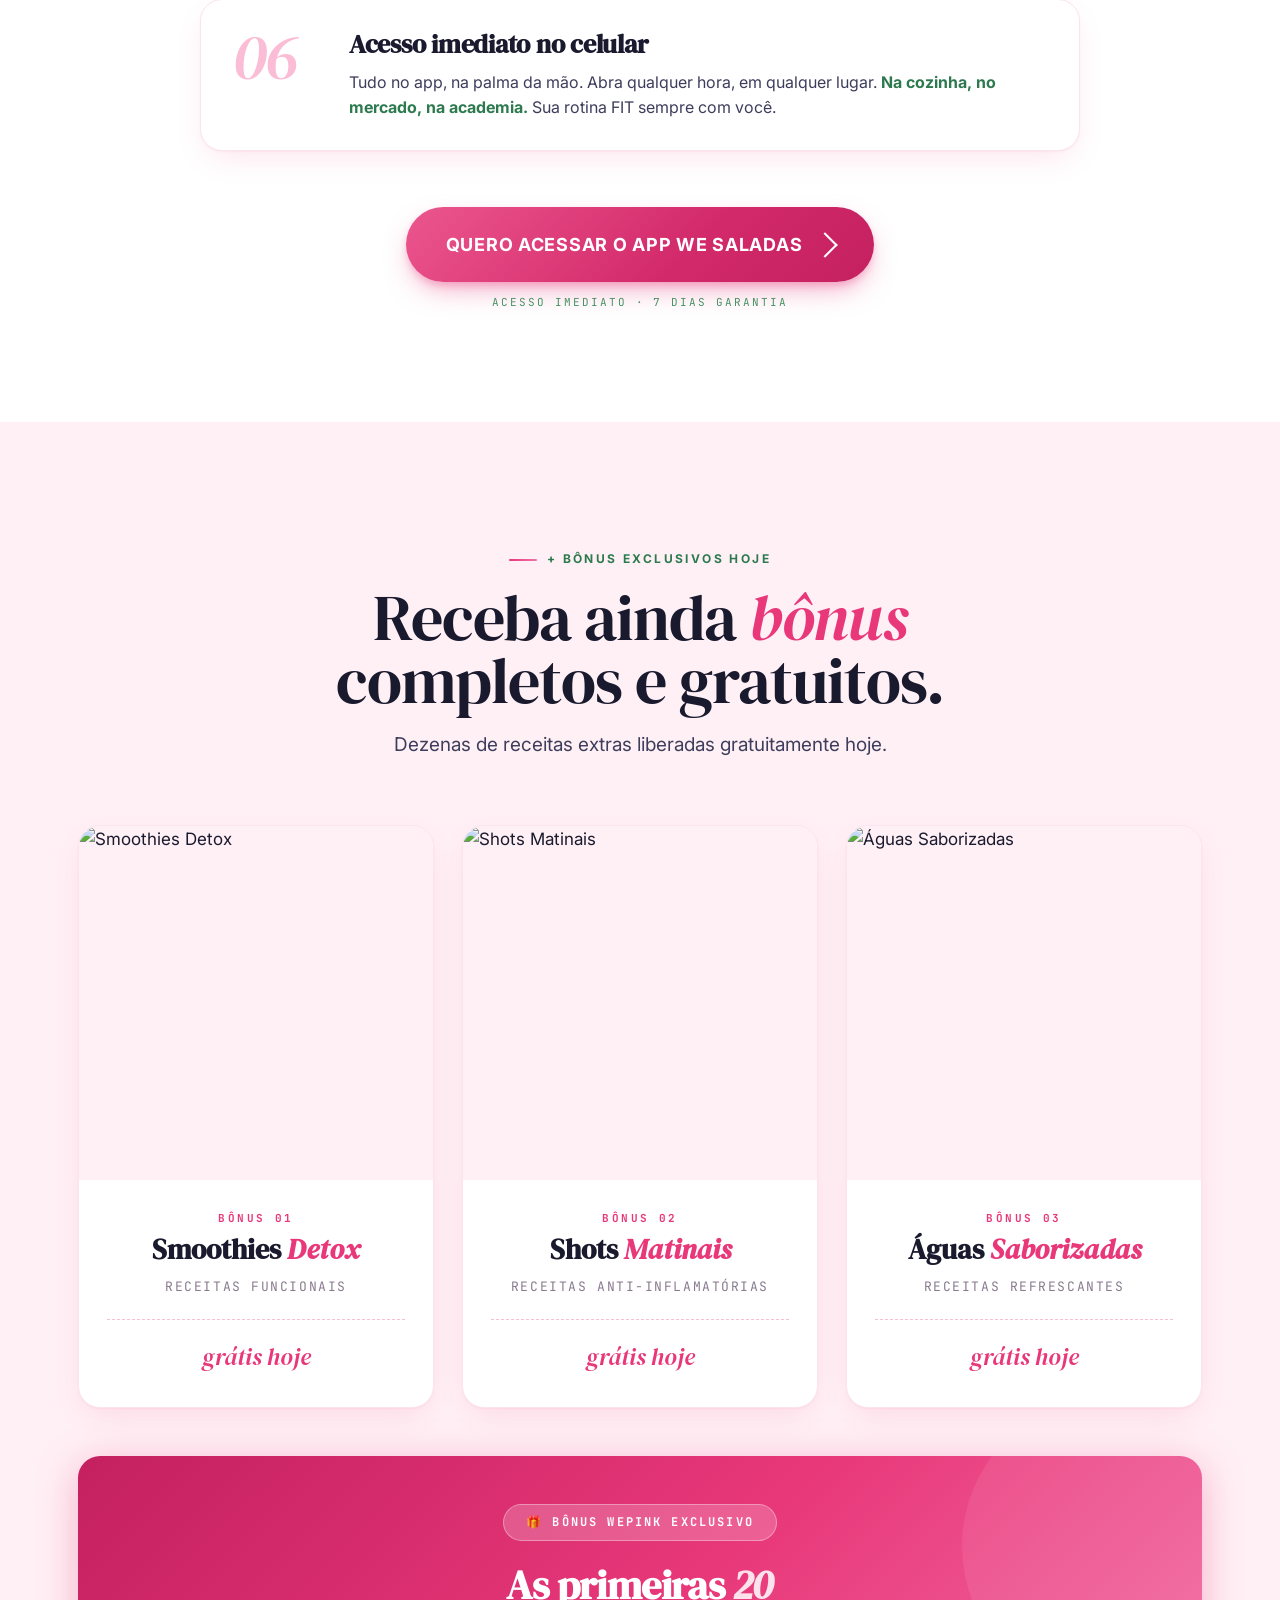
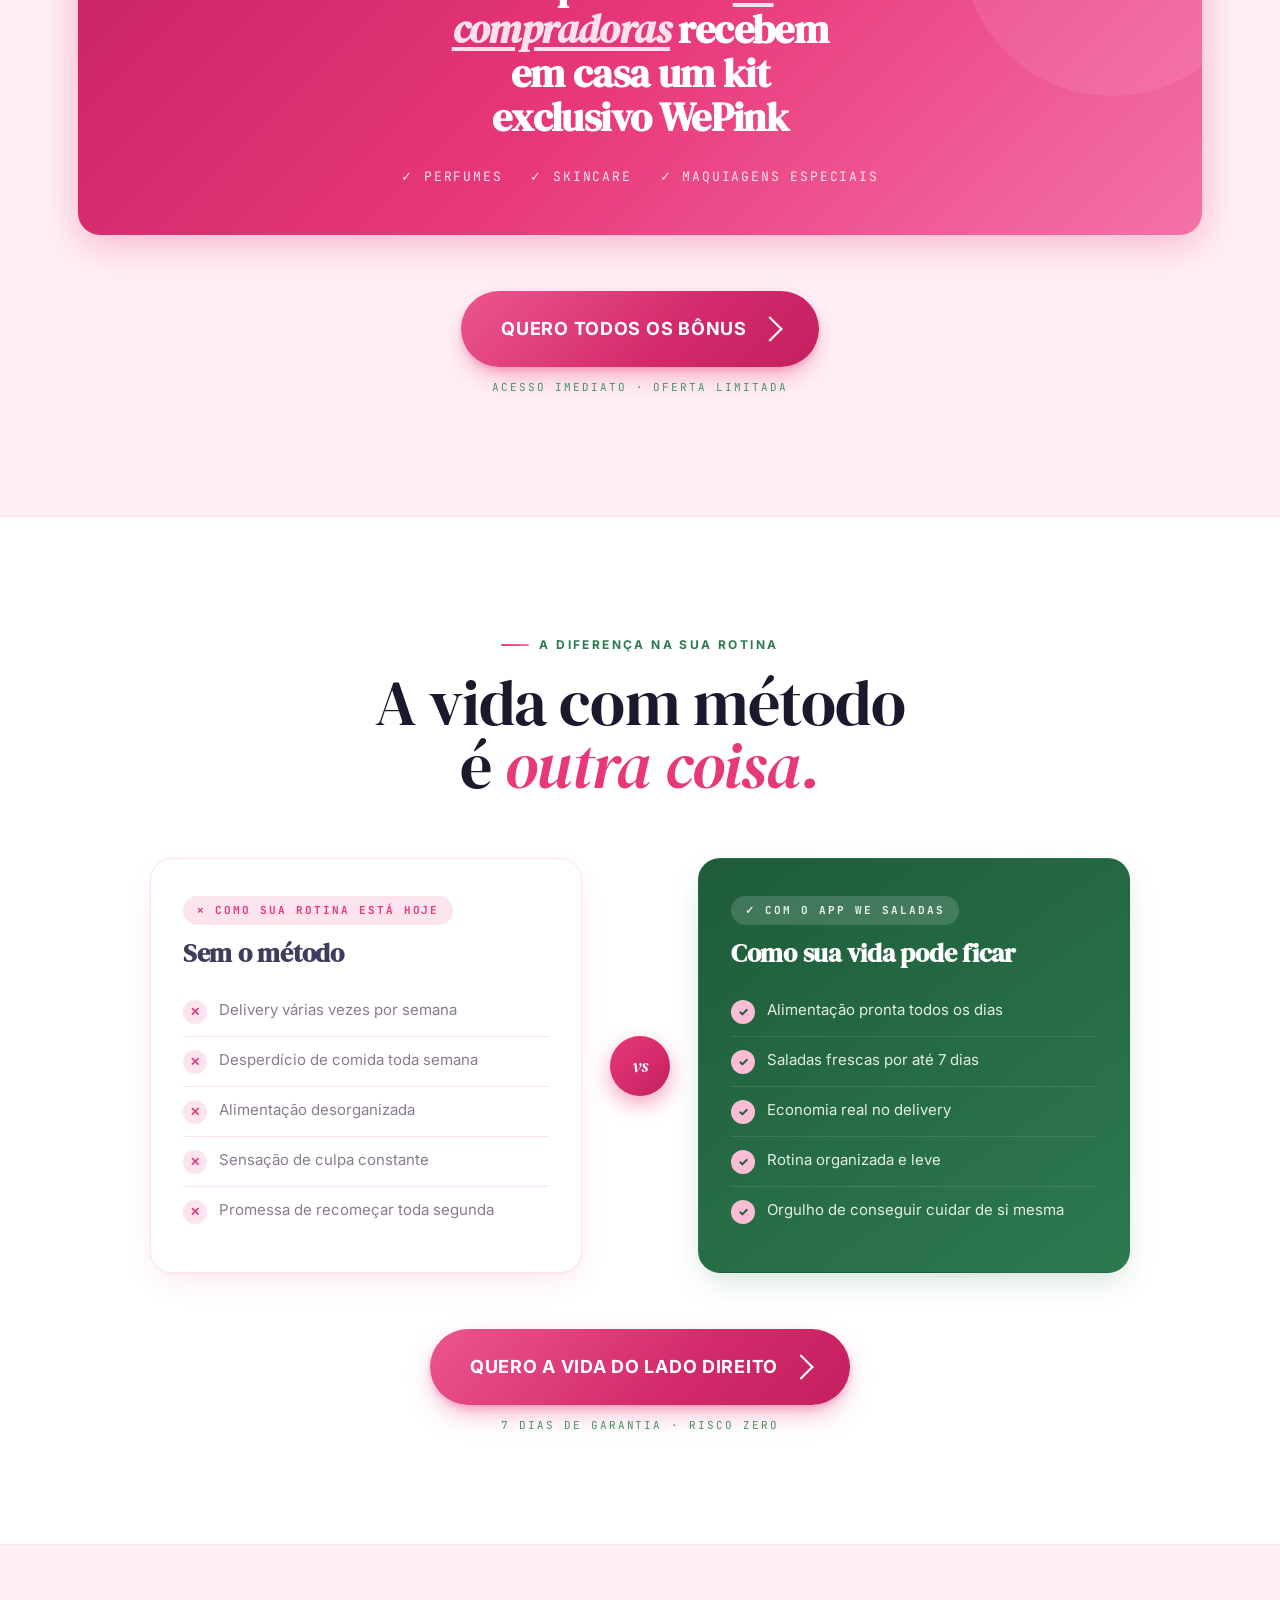
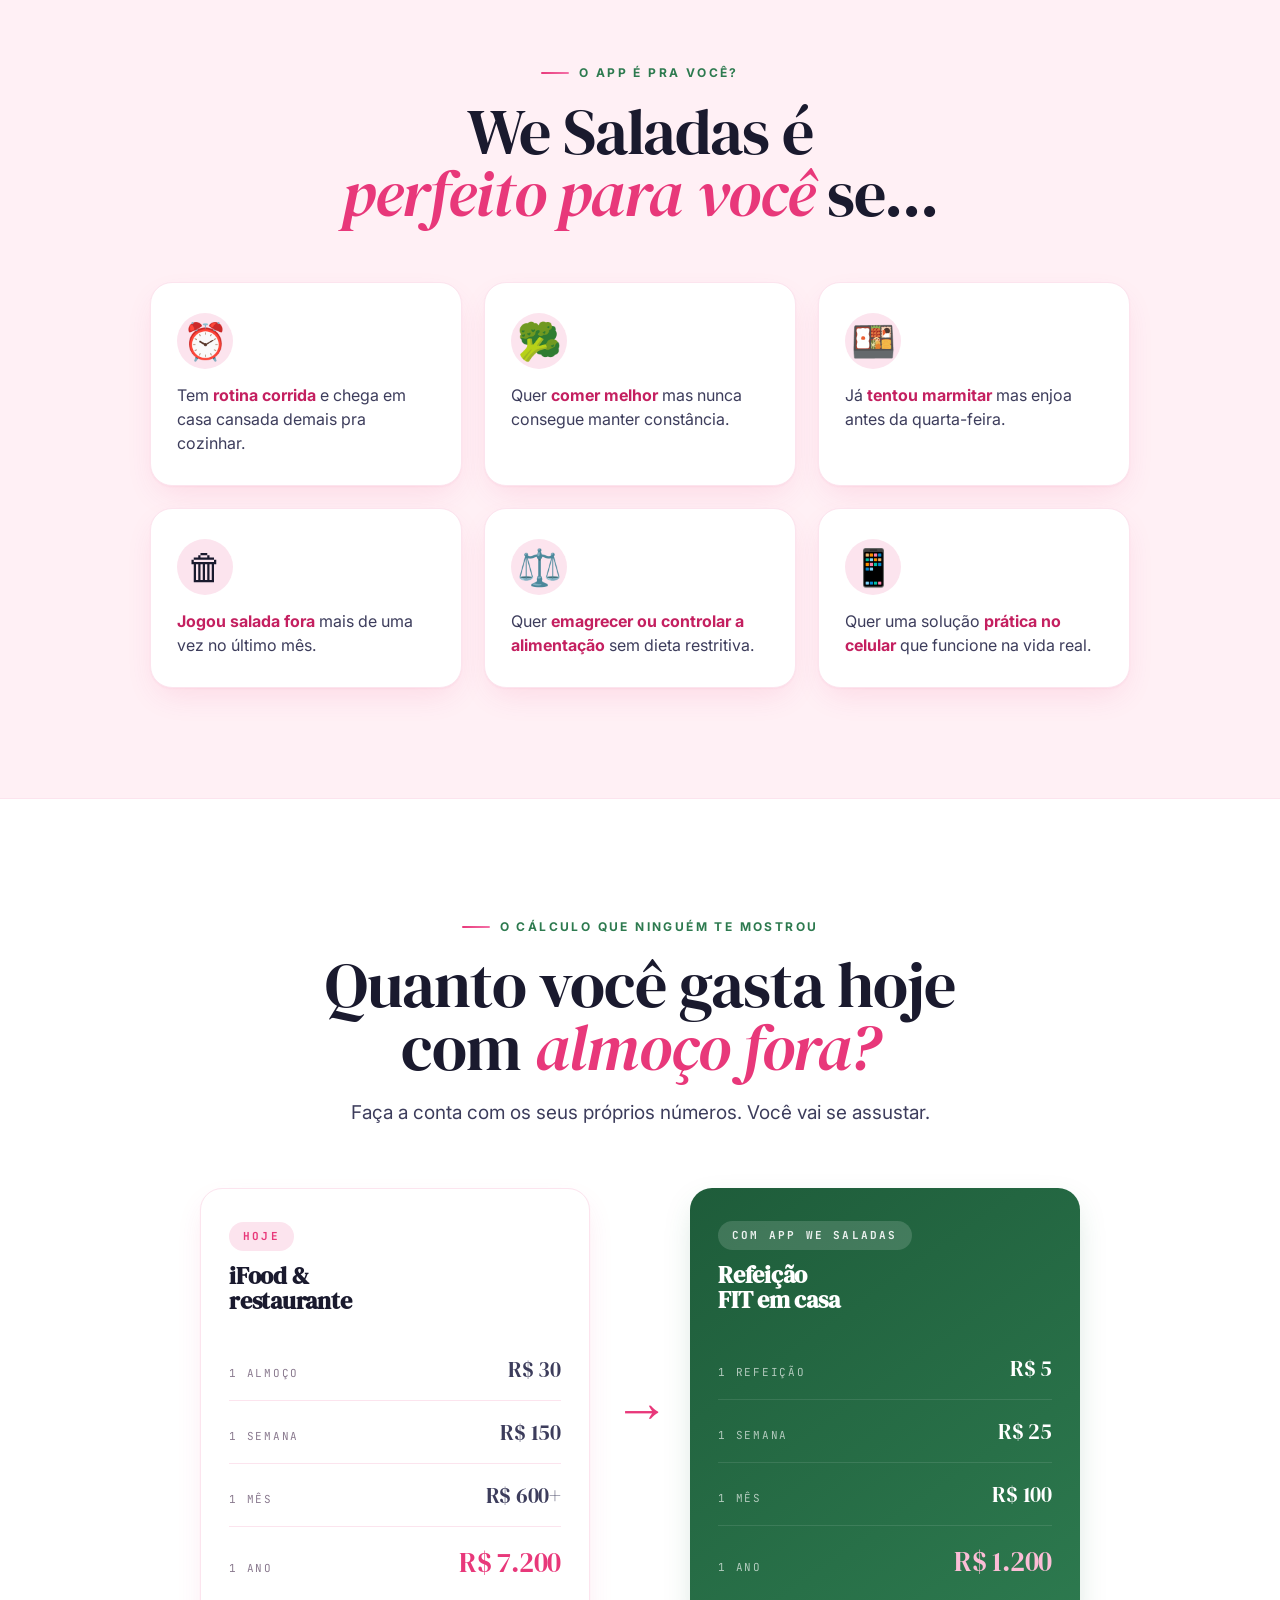
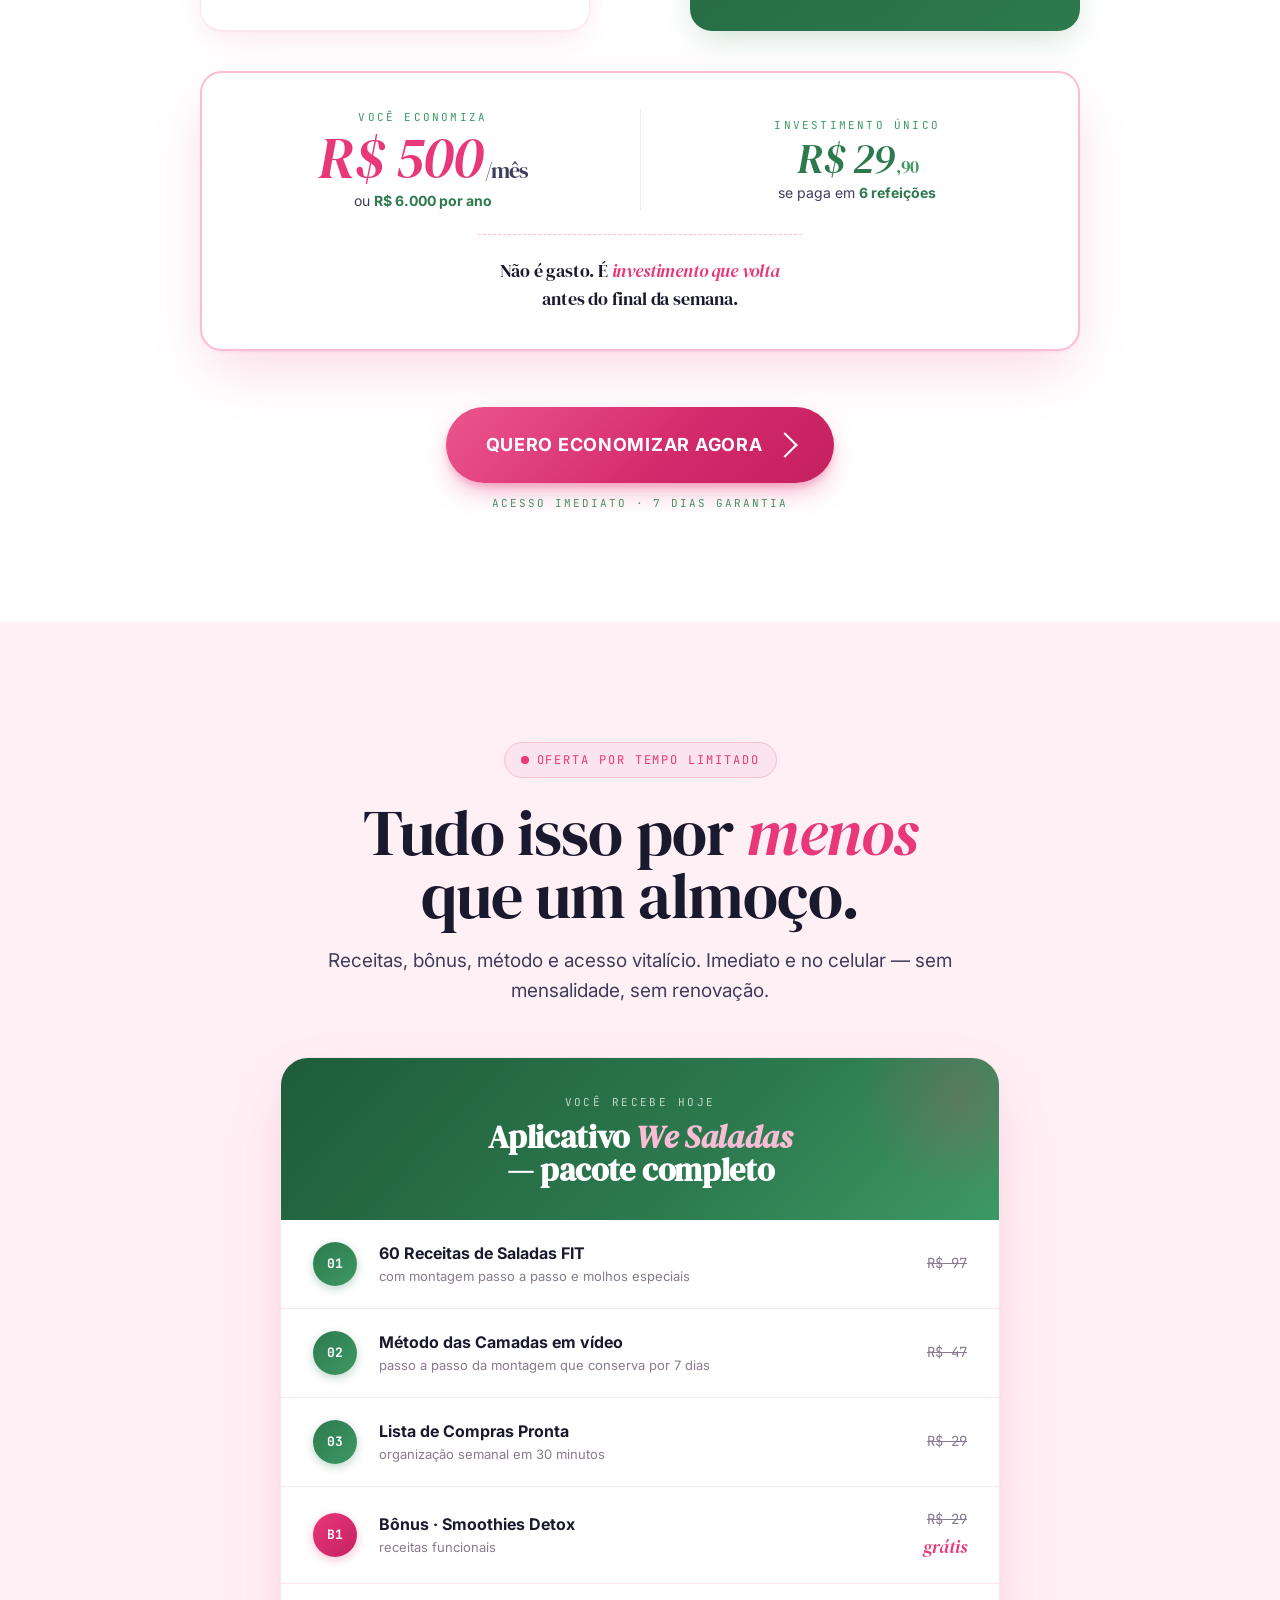
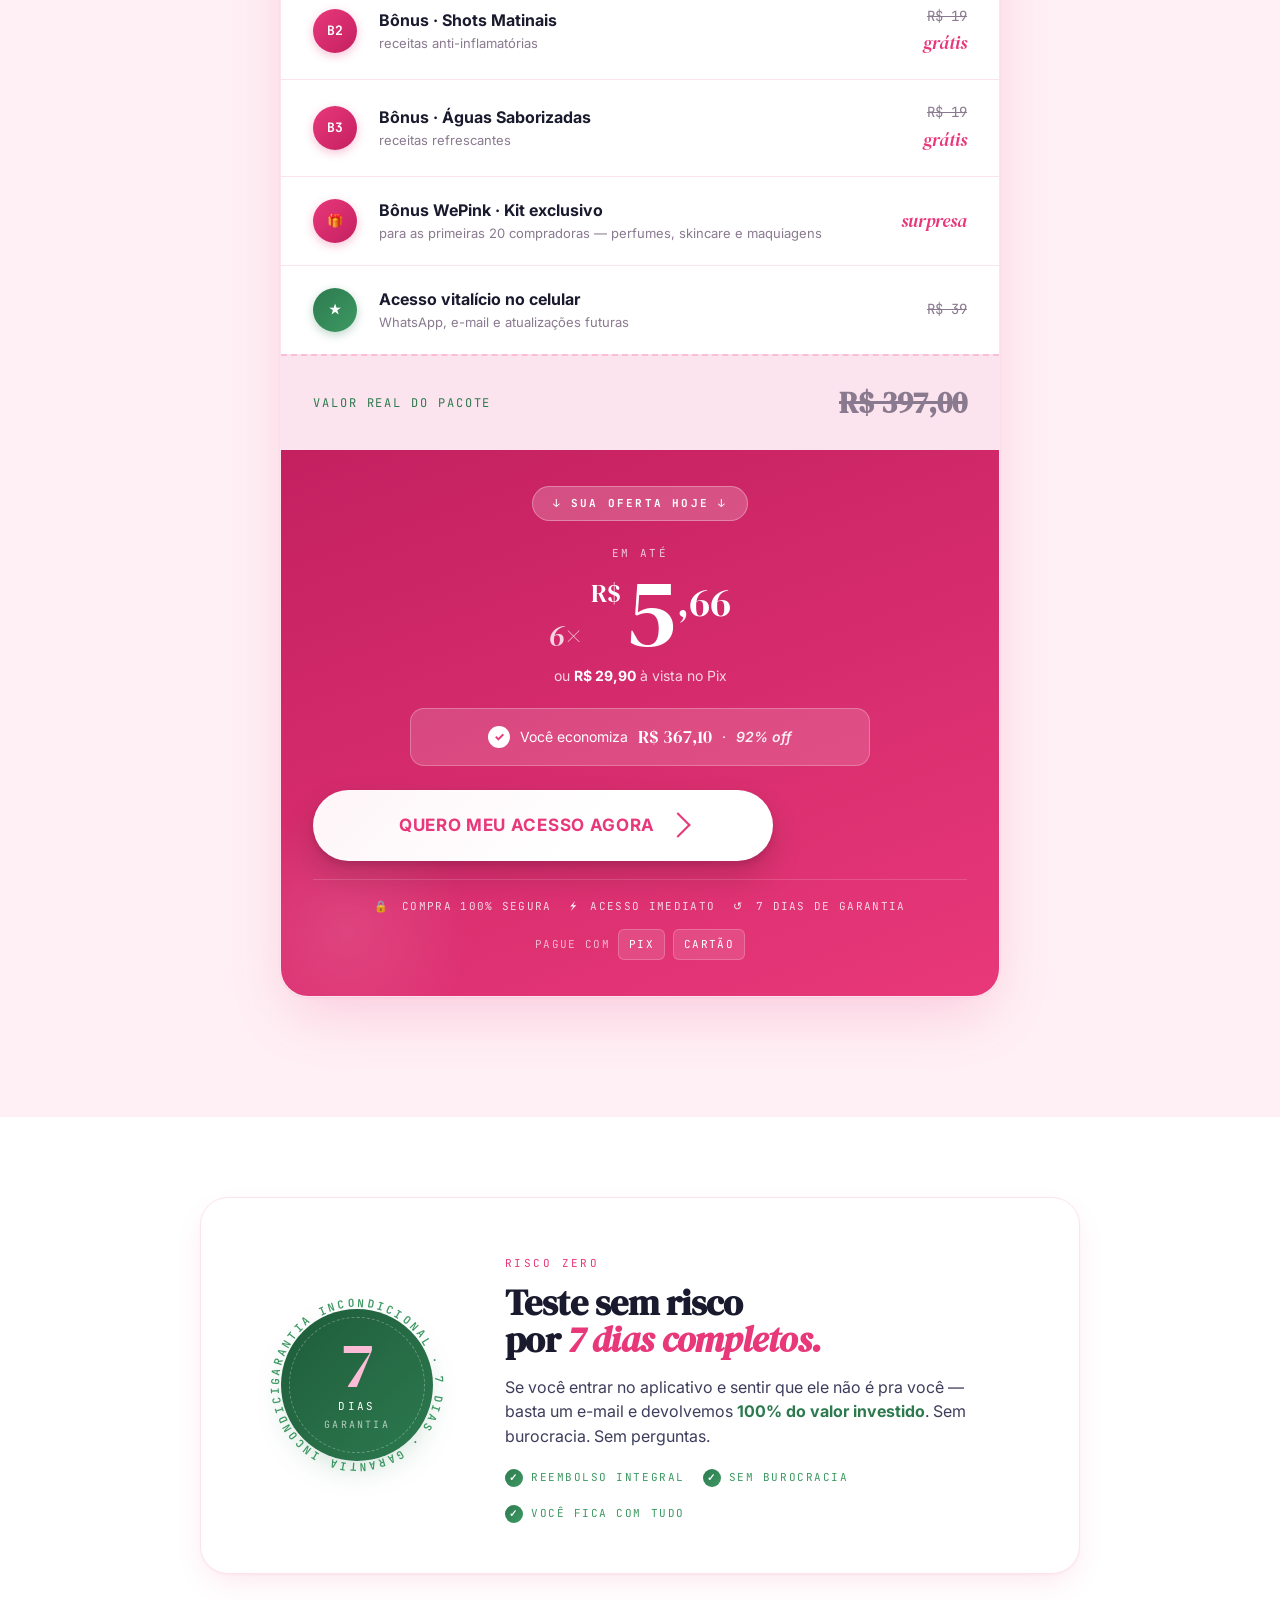
==== commit be24d915: "Update index.html" ====
--- a/index.html
+++ b/index.html
@@ -163,13 +163,6 @@
     </div>
   </div>
 
-  <!-- ── Bloco de Autoridade ─────────────── -->
-  <section class="authority-img-block">
-    <div class="container">
-      <img src="https://i.postimg.cc/q773g7Ng/Captura-de-Tela-2026-06-08-a-s-16-28-33.png" alt="Autoridade Virginia Fonseca — We Saladas" loading="lazy" decoding="async" />
-    </div>
-  </section>
-
   <!-- ── Autoridade Virginia ─────────────── -->
   <section class="authority-virginia">
     <div class="container">
@@ -276,6 +269,93 @@
   </section>
 
   <!-- ── O Segredo das Camadas ─────────────── -->
+
+  <!-- ── Cardápio de Saladas ─────────────── -->
+  <section class="salads-showcase">
+    <div class="container">
+      <div class="ss-head">
+        <span class="eyebrow">algumas saladas que irão prender</span>
+        <h2 class="display" style="margin-top:18px;">
+          Um cardápio que <em>renova</em> a<br/>sua semana.
+        </h2>
+        <div class="ss-meta">
+          <span>60 receitas</span>
+          <span class="ss-dot">•</span>
+          <span>7 dias de conservação</span>
+        </div>
+      </div>
+
+      <div class="ss-grid">
+
+        <article class="ss-card">
+          <div class="ss-img-wrap">
+            <span class="ss-badge">7 dias · 180 kcal</span>
+            <img src="https://i.postimg.cc/mkqK0kKY/Salada-Big-Mac.webp" alt="Salada Big Mac" loading="lazy" decoding="async" />
+          </div>
+          <div class="ss-body">
+            <h3>Salada <em>Big Mac</em></h3>
+            <p class="ss-sauce">+ molho especial</p>
+            <div class="ss-stats">
+              <div><strong>7 dias</strong><span>conservação</span></div>
+              <div><strong>180 kcal</strong><span>por porção</span></div>
+            </div>
+          </div>
+        </article>
+
+        <article class="ss-card">
+          <div class="ss-img-wrap">
+            <span class="ss-badge">7 dias · 120 kcal</span>
+            <img src="https://i.postimg.cc/QCPvRCvY/Salada-Crespe.webp" alt="Salada Caprese" loading="lazy" decoding="async" />
+          </div>
+          <div class="ss-body">
+            <h3>Salada <em>Caprese</em></h3>
+            <p class="ss-sauce">+ azeite de manjericão</p>
+            <div class="ss-stats">
+              <div><strong>7 dias</strong><span>conservação</span></div>
+              <div><strong>120 kcal</strong><span>por porção</span></div>
+            </div>
+          </div>
+        </article>
+
+        <article class="ss-card">
+          <div class="ss-img-wrap">
+            <span class="ss-badge">7 dias · 100 kcal</span>
+            <img src="https://i.postimg.cc/pr73gr3G/Salada-Refrescante.webp" alt="Salada Refrescante" loading="lazy" decoding="async" />
+          </div>
+          <div class="ss-body">
+            <h3>Salada <em>Refrescante</em></h3>
+            <p class="ss-sauce">+ molho cítrico</p>
+            <div class="ss-stats">
+              <div><strong>7 dias</strong><span>conservação</span></div>
+              <div><strong>100 kcal</strong><span>por porção</span></div>
+            </div>
+          </div>
+        </article>
+
+        <article class="ss-card">
+          <div class="ss-img-wrap">
+            <span class="ss-badge">7 dias · 130 kcal</span>
+            <img src="https://i.postimg.cc/BbyRdbRw/Salada-Toscana.webp" alt="Salada Toscana" loading="lazy" decoding="async" />
+          </div>
+          <div class="ss-body">
+            <h3>Salada <em>Toscana</em></h3>
+            <p class="ss-sauce">+ molho siciliano</p>
+            <div class="ss-stats">
+              <div><strong>7 dias</strong><span>conservação</span></div>
+              <div><strong>130 kcal</strong><span>por porção</span></div>
+            </div>
+          </div>
+        </article>
+
+      </div>
+
+      <div class="section-cta">
+        <a class="btn btn-xl" href="#price">Quero todas as 60 receitas <span class="arrow"></span></a>
+        <span class="cta-hint">com molhos caseiros inclusos</span>
+      </div>
+    </div>
+  </section>
+
   <section class="mosaic">
     <div class="container">
       <div class="mosaic-head">
--- a/styles.css
+++ b/styles.css
@@ -569,6 +569,34 @@
 }
 .av-copy .eyebrow { color: var(--pink-pale); }
 .av-copy .eyebrow::before { background: linear-gradient(90deg, var(--pink-pale), transparent); }
+
+/* Imagem de autoridade dentro do bloco Virginia */
+.av-authority-img {
+  margin-bottom: 28px;
+  border-radius: var(--radius);
+  overflow: hidden;
+  box-shadow: 0 12px 40px rgba(0,0,0,.3);
+  border: 1px solid rgba(255,255,255,.1);
+}
+.av-authority-img img {
+  width: 100%;
+  height: auto;
+  display: block;
+}
+
+/* Imagem da geladeira na seção de features */
+.features-fridge-img {
+  margin: 28px 0;
+  border-radius: var(--radius);
+  overflow: hidden;
+  box-shadow: var(--shadow-lift);
+  border: 2px solid var(--pink-pale);
+}
+.features-fridge-img img {
+  width: 100%;
+  height: auto;
+  display: block;
+}
 
 /* ── Camadas visual ─────────────── */
 .camada-item {
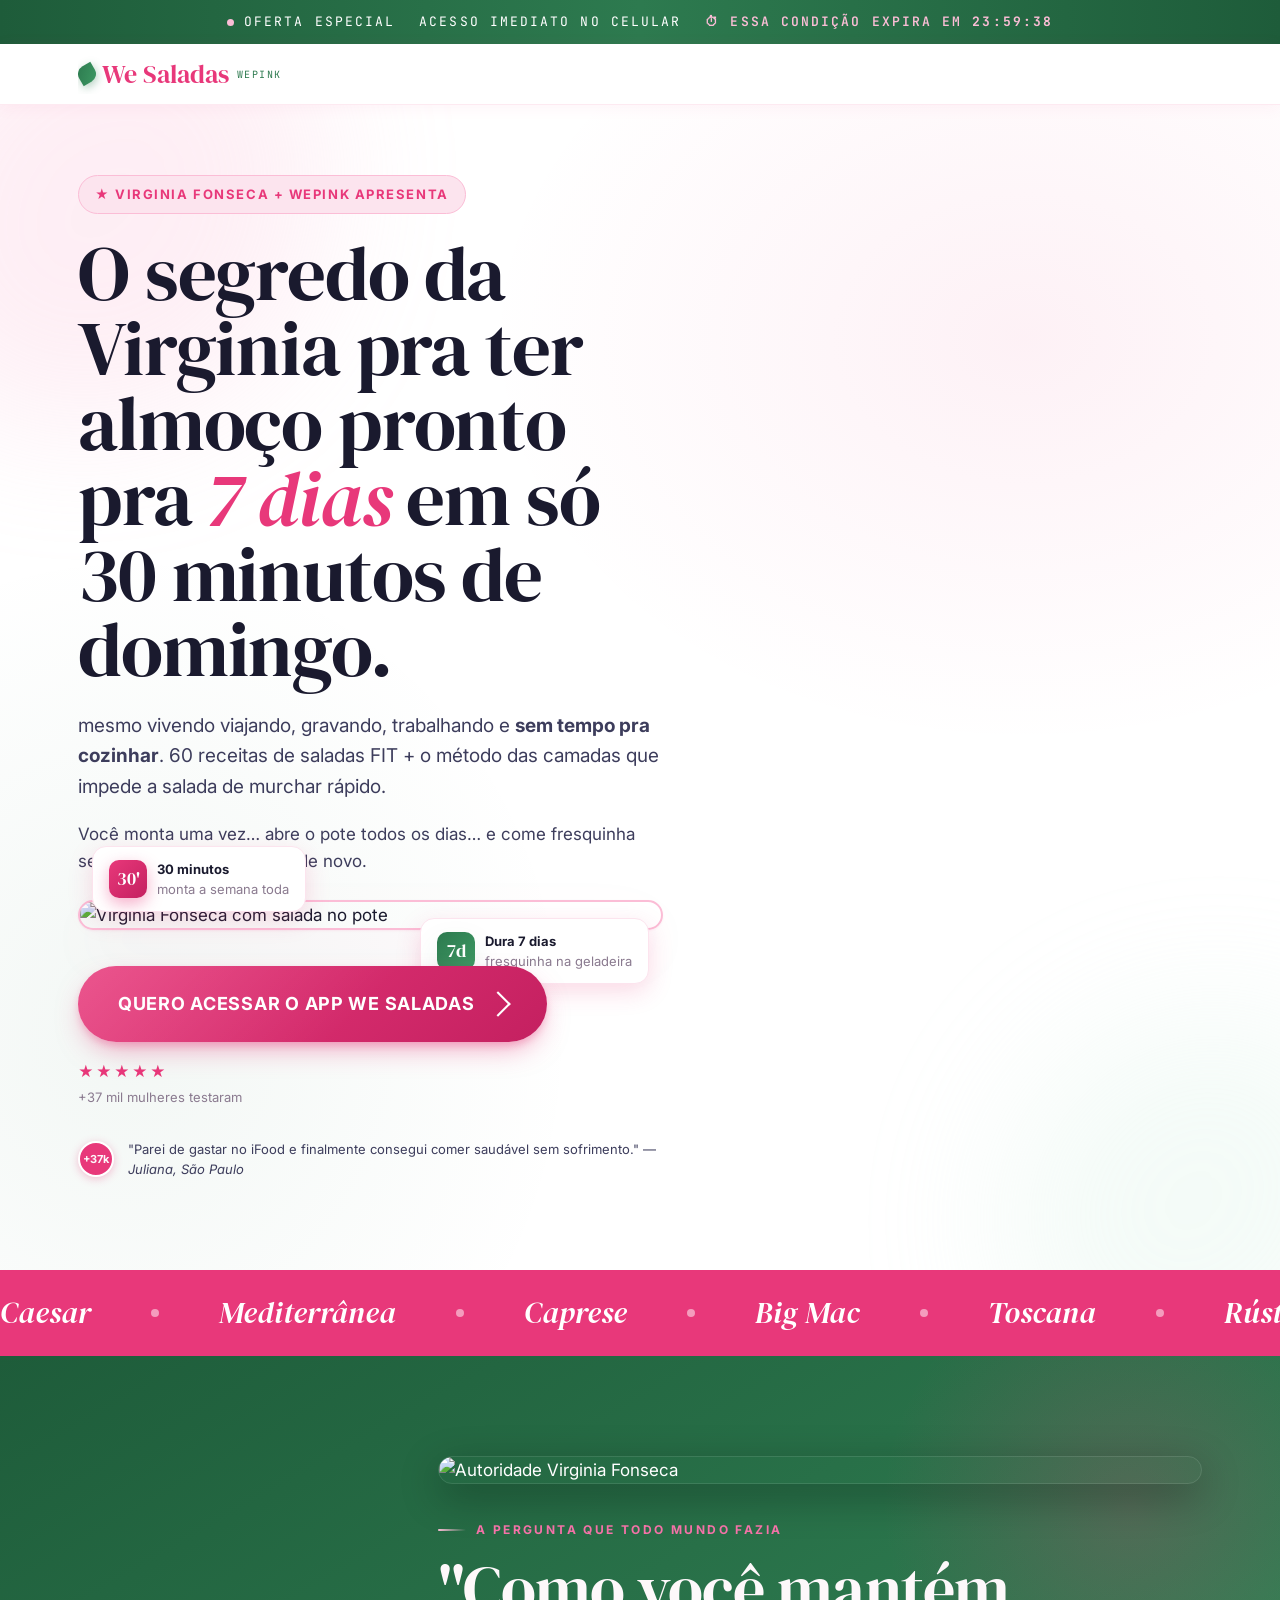
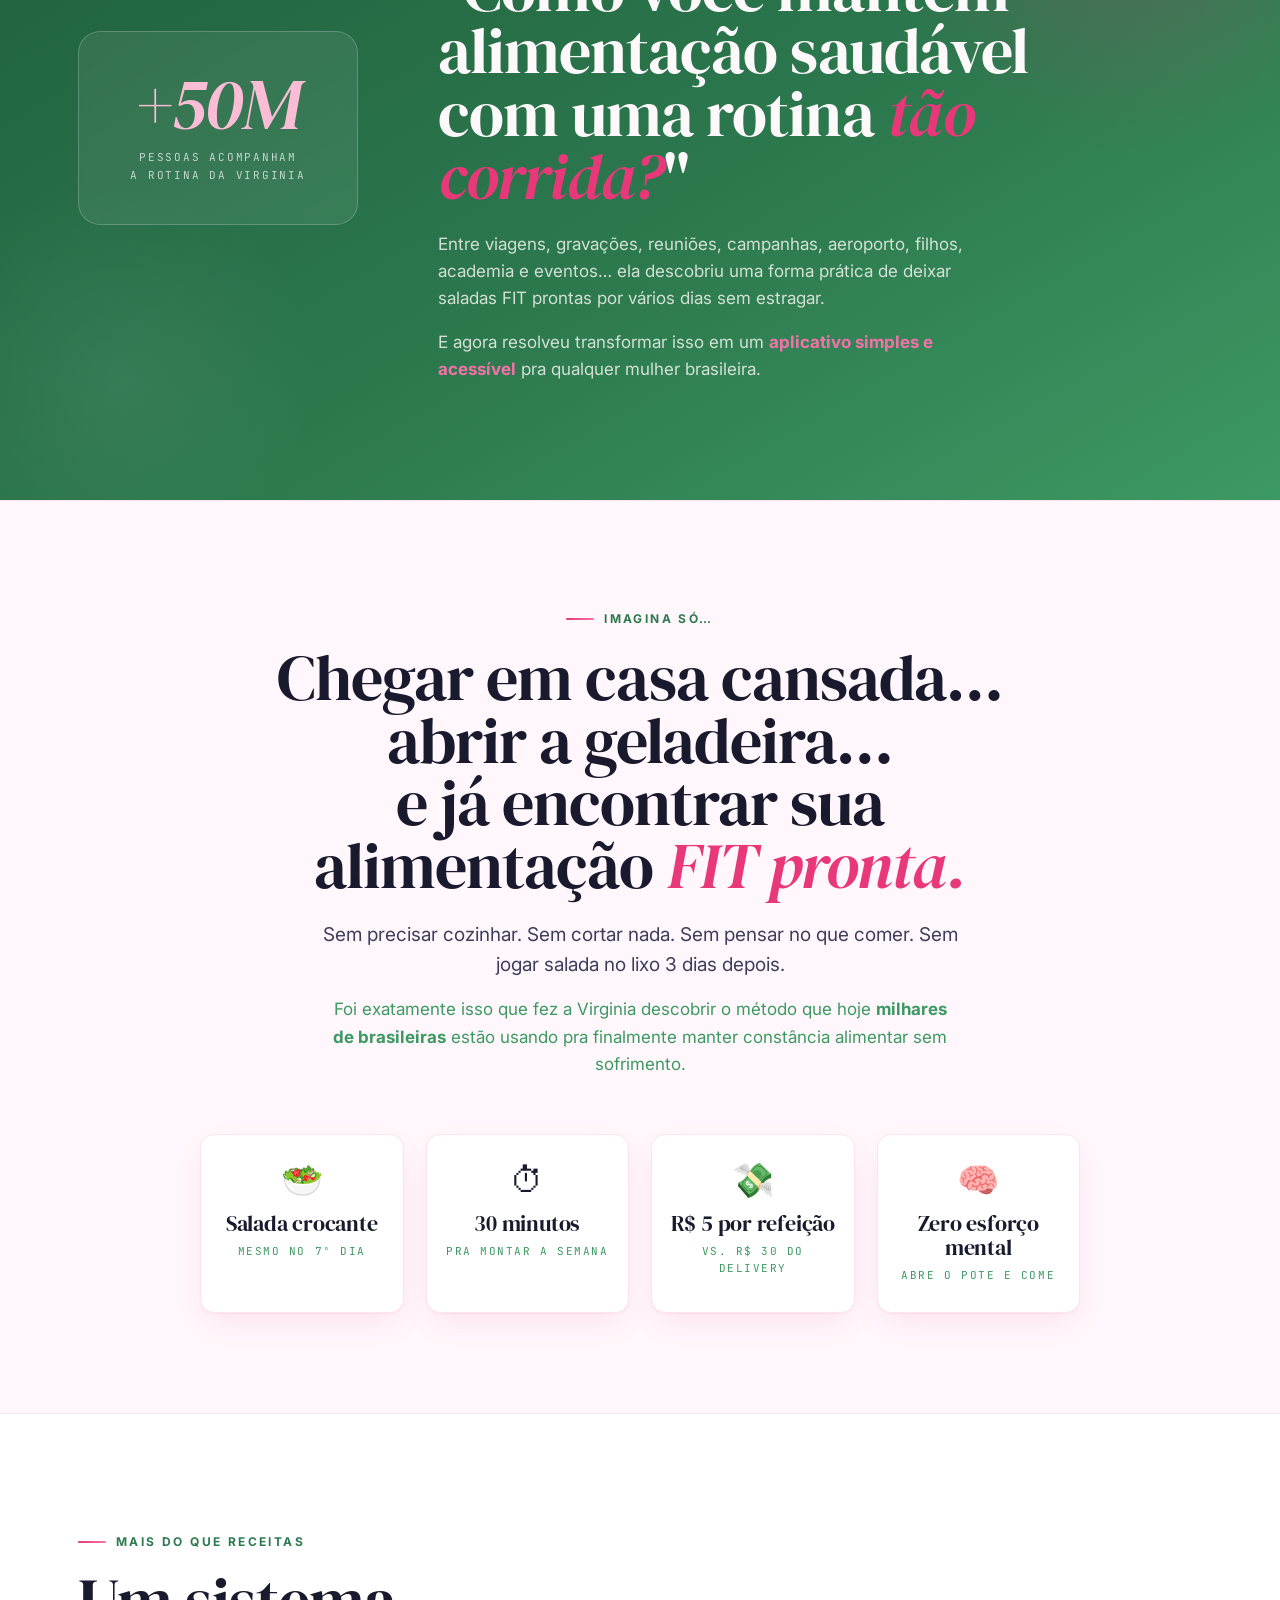
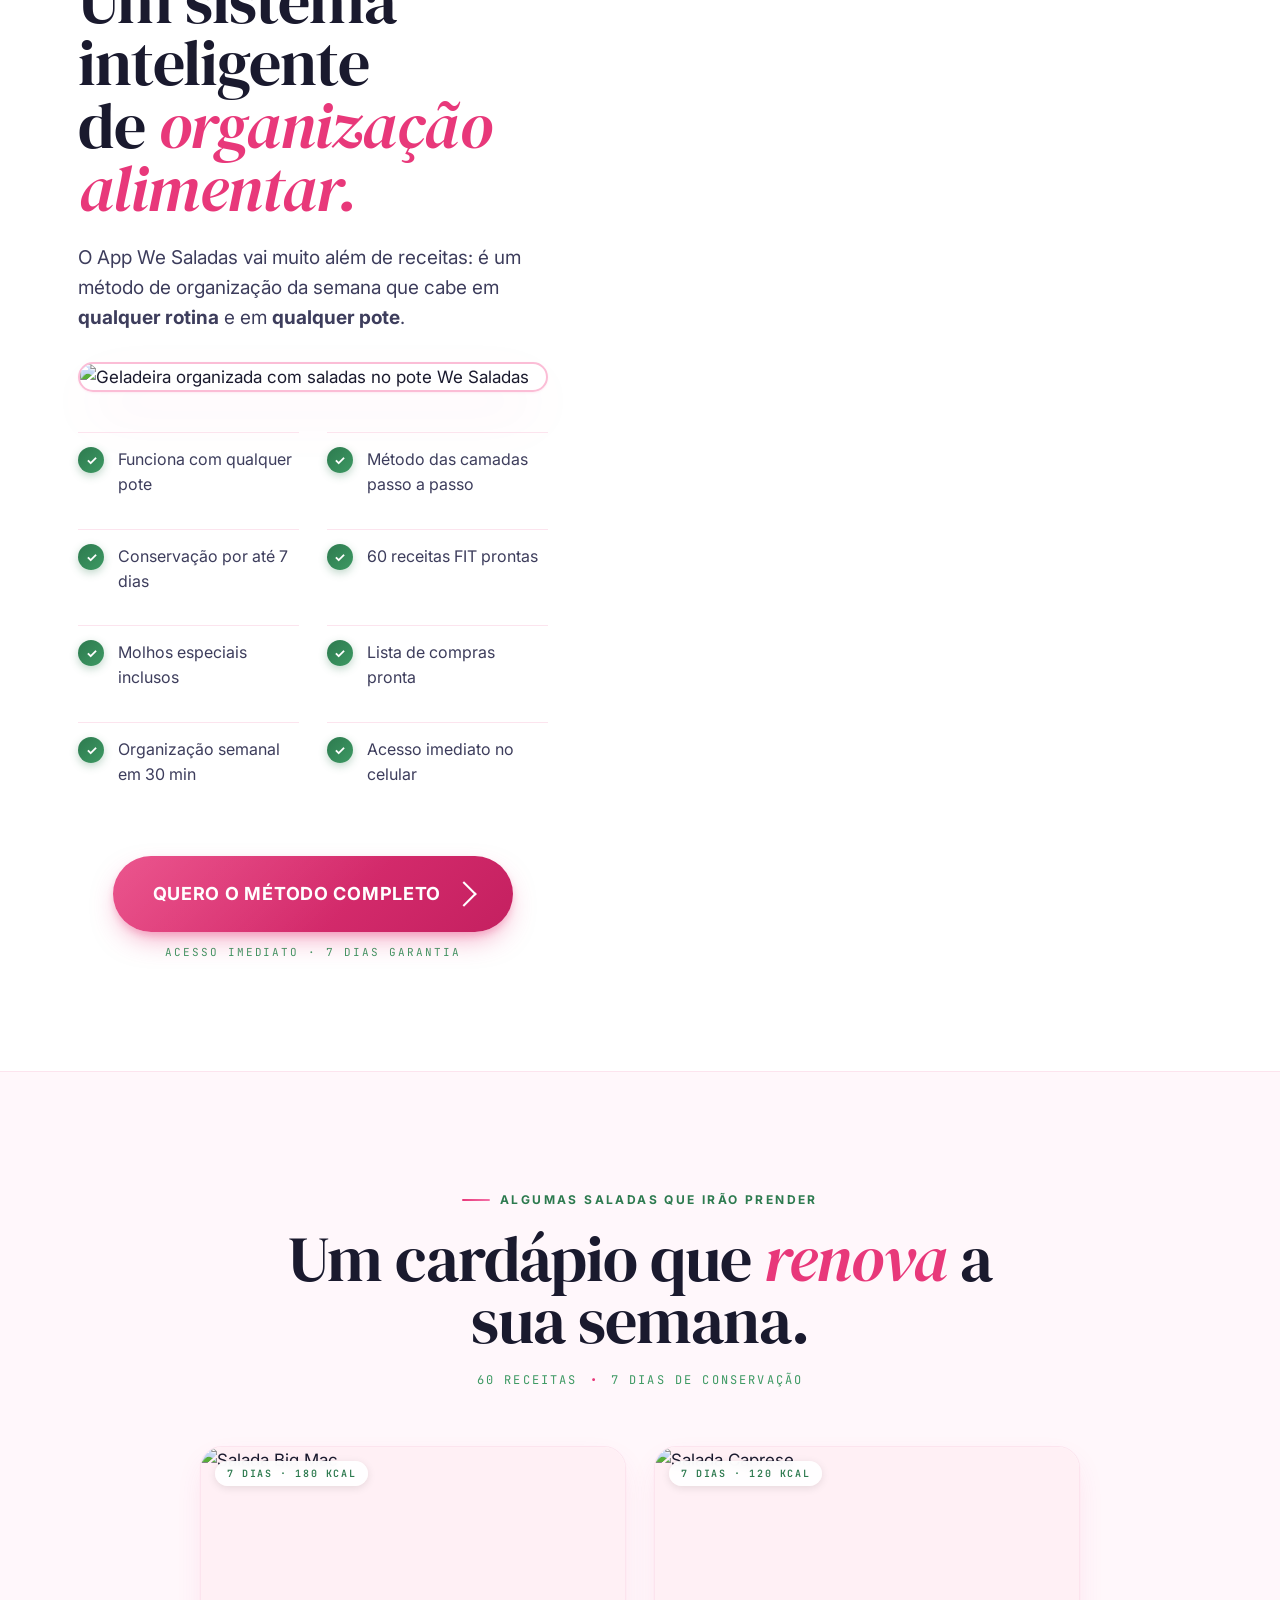
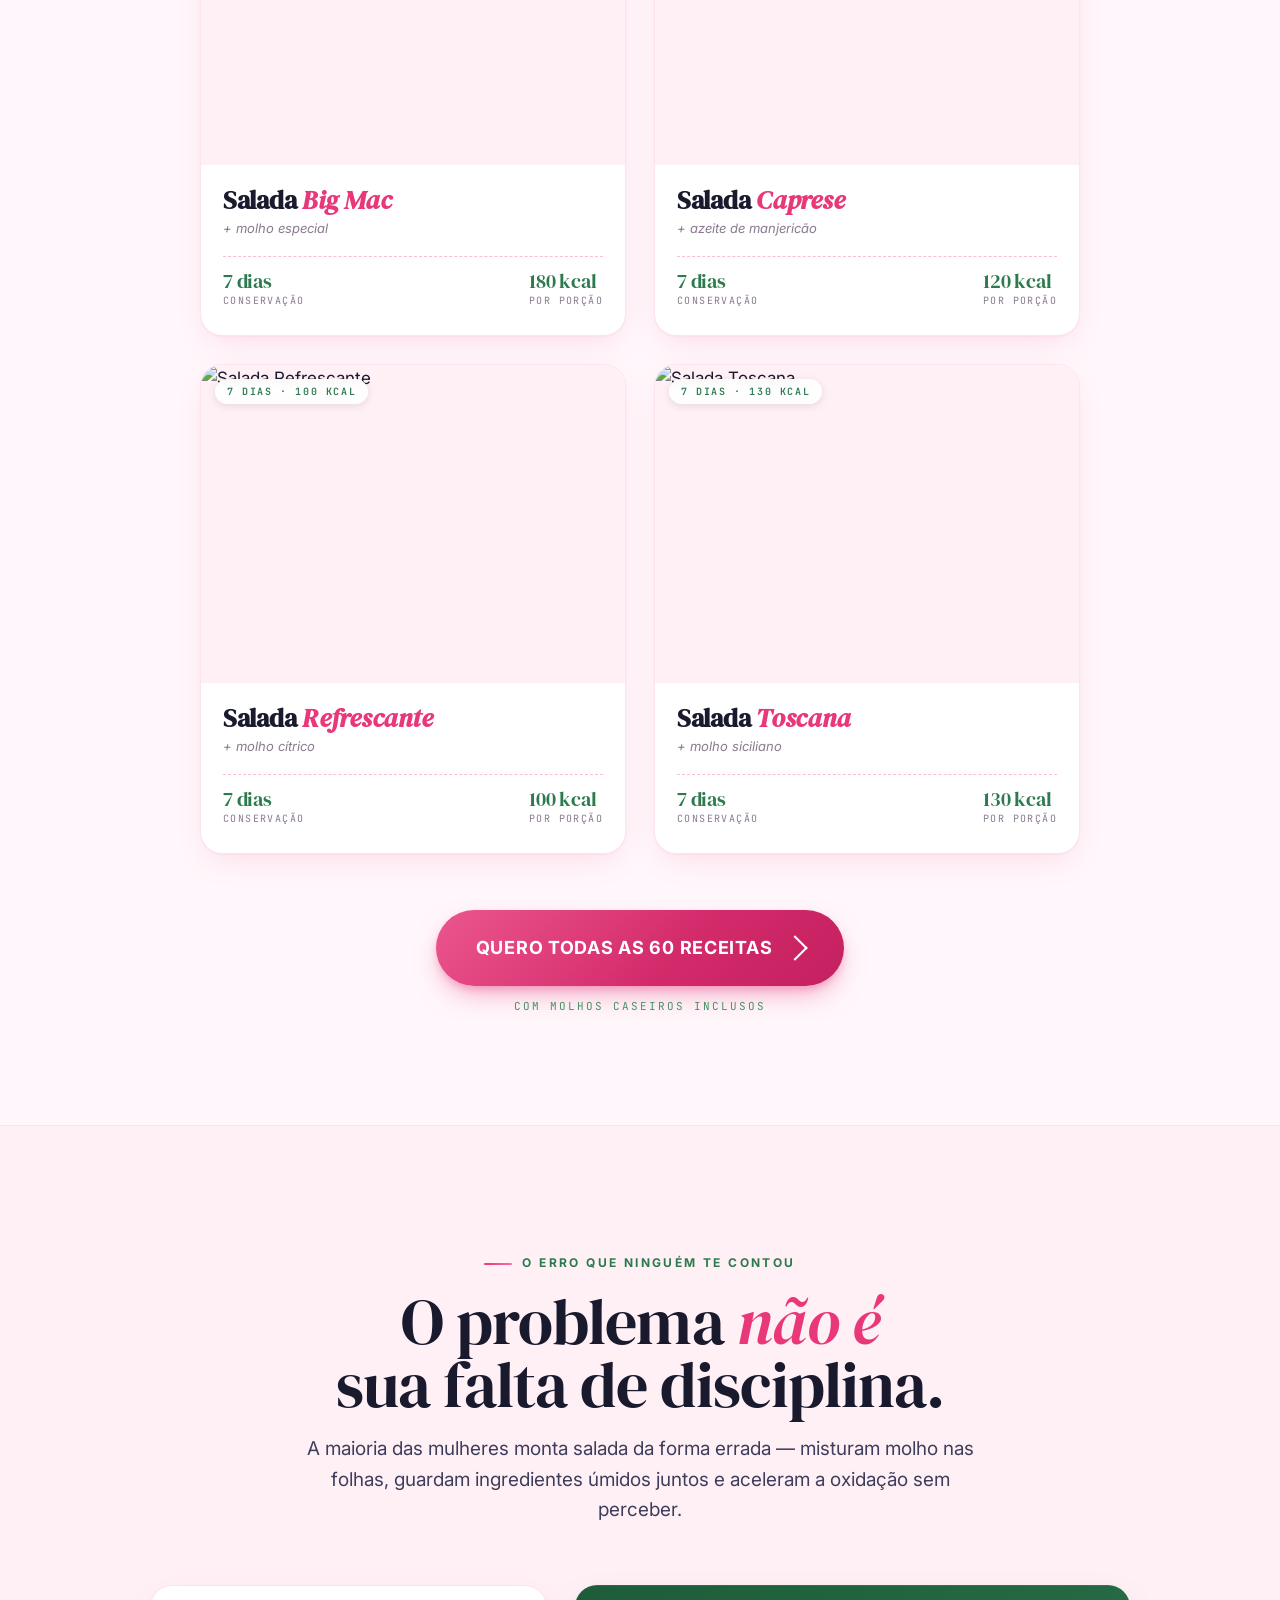
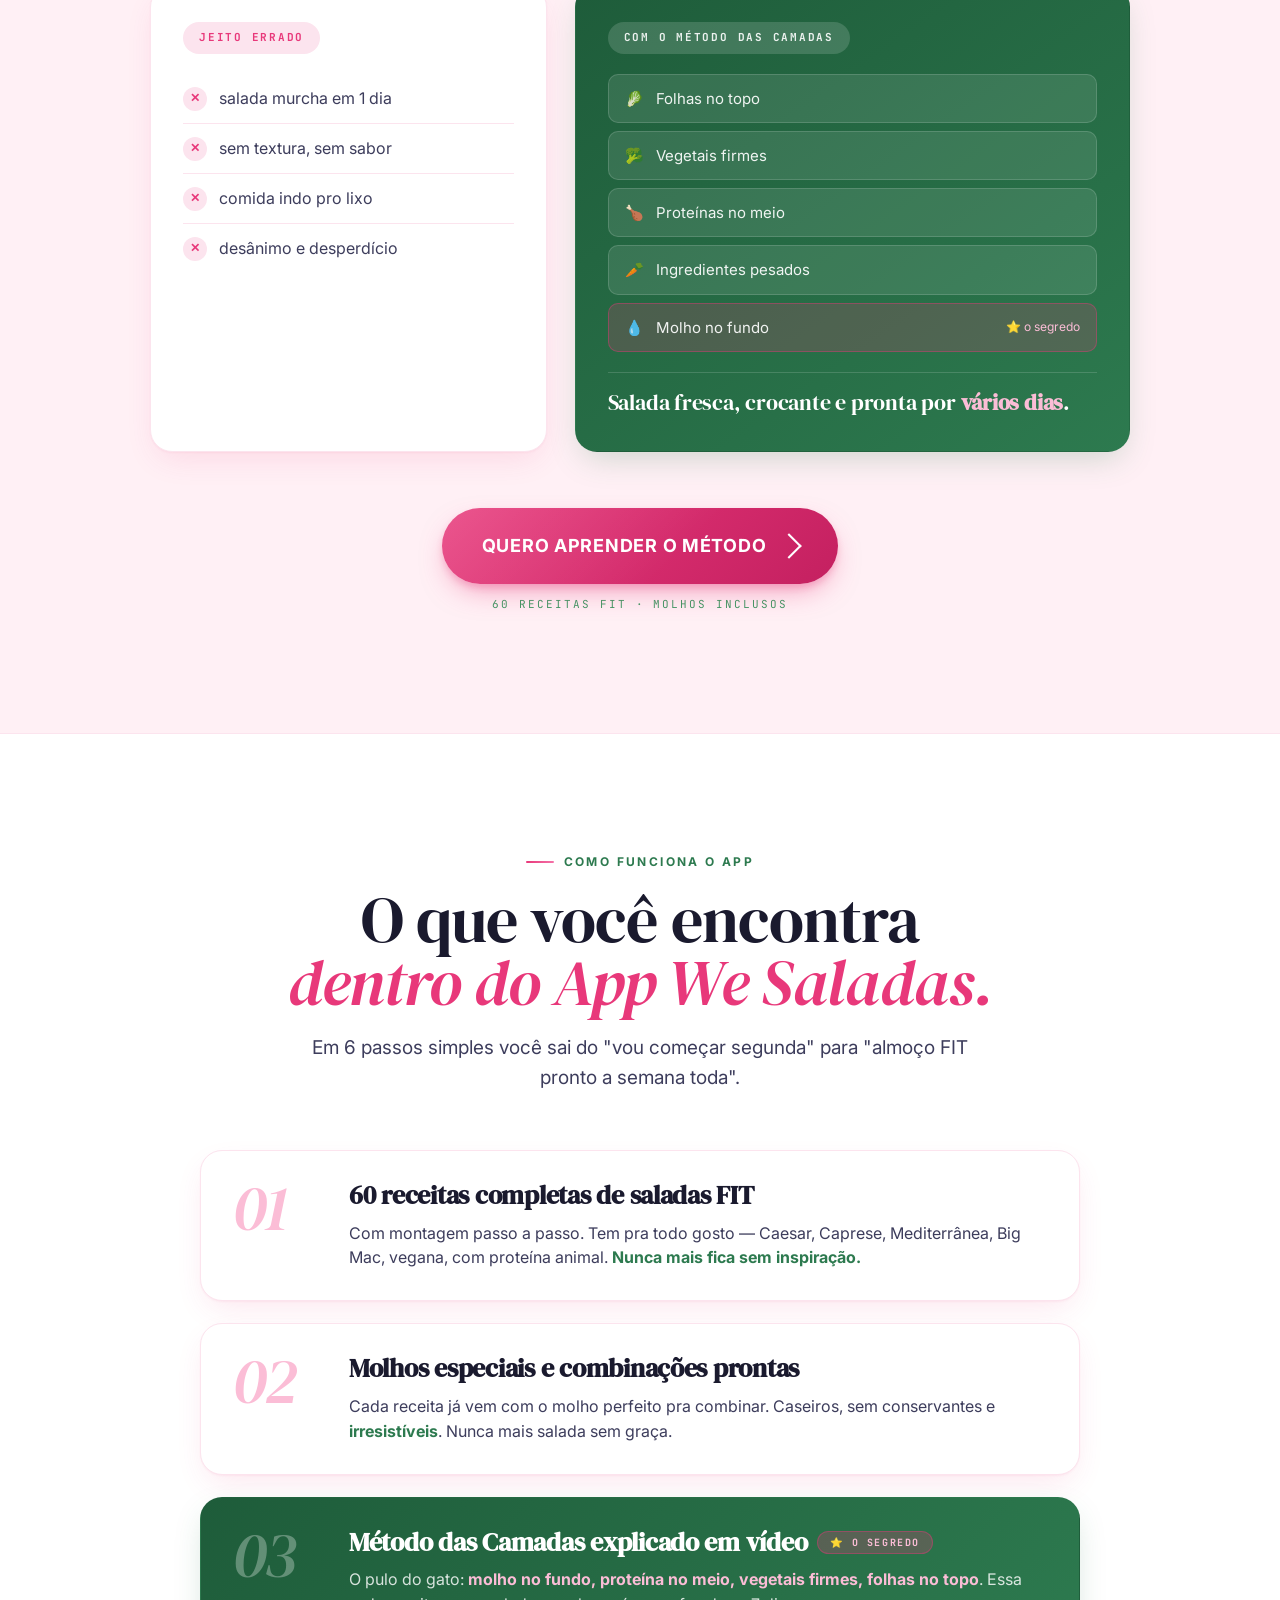
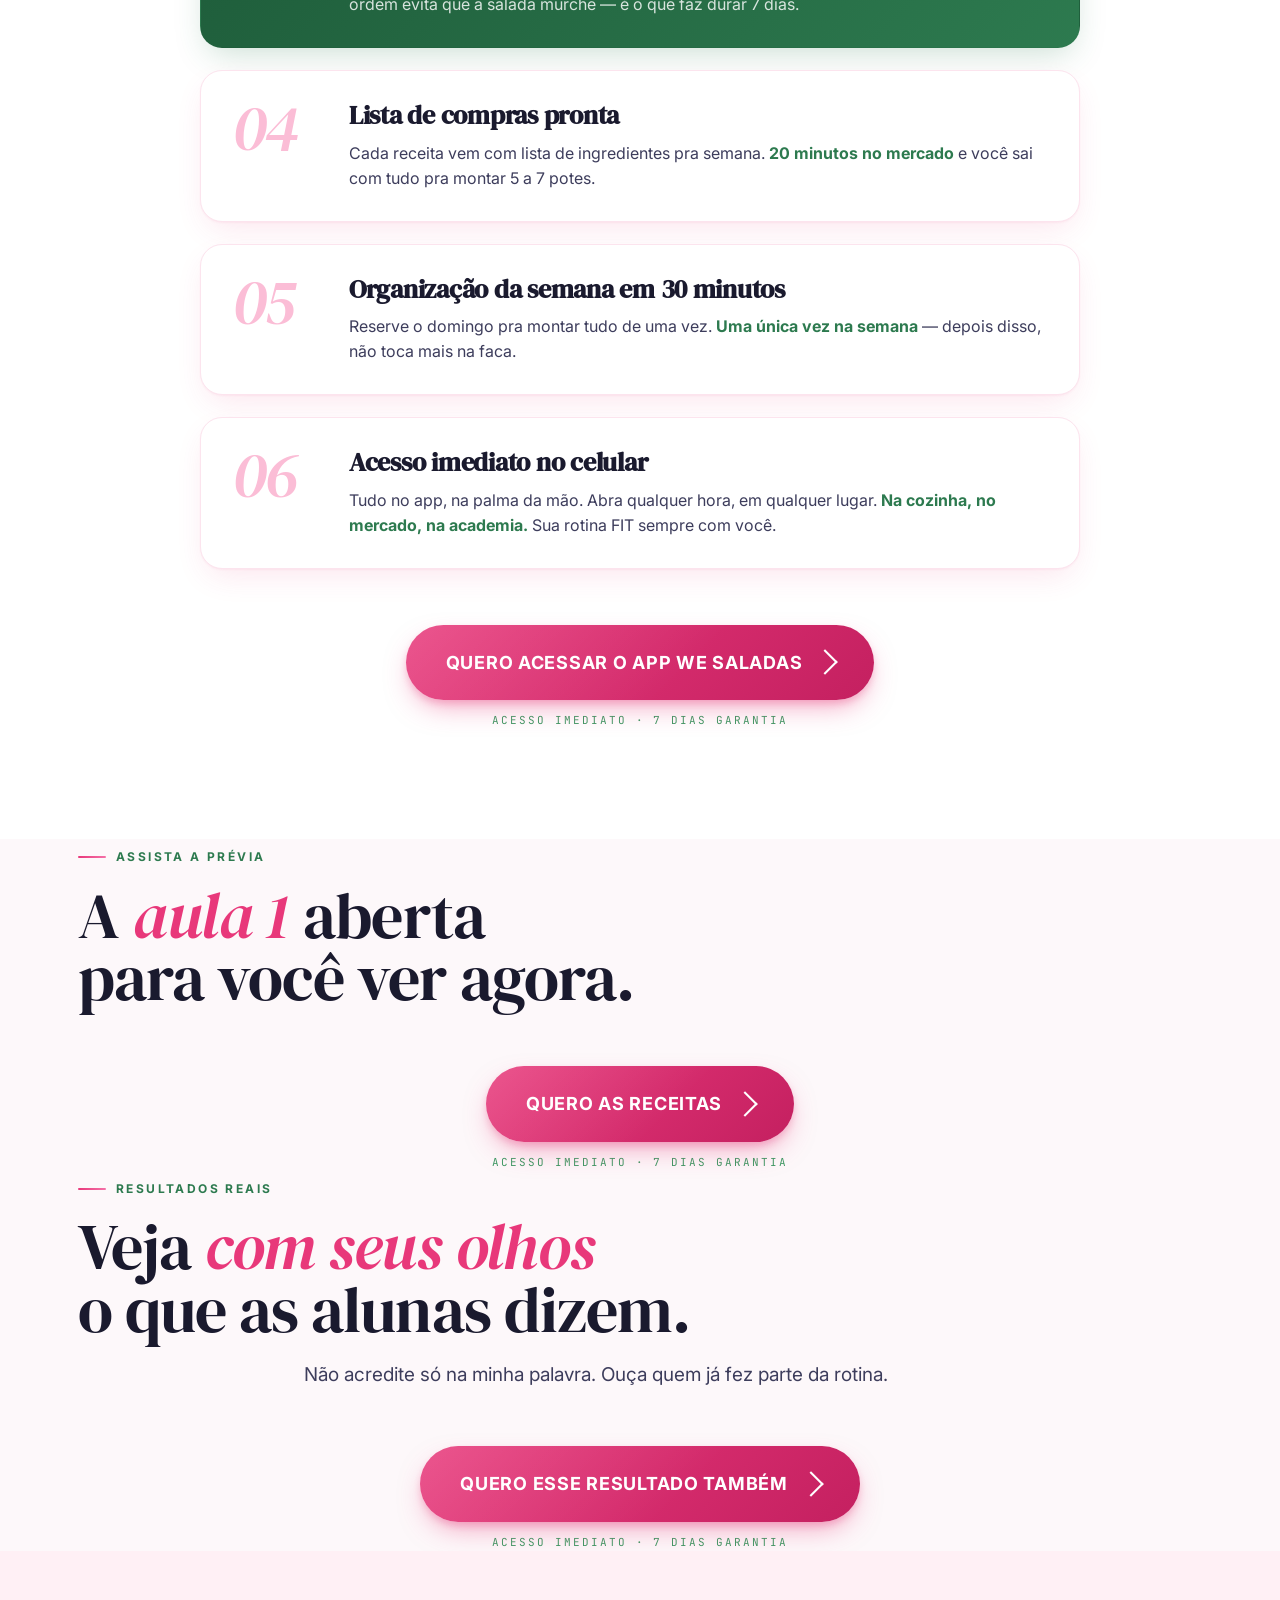
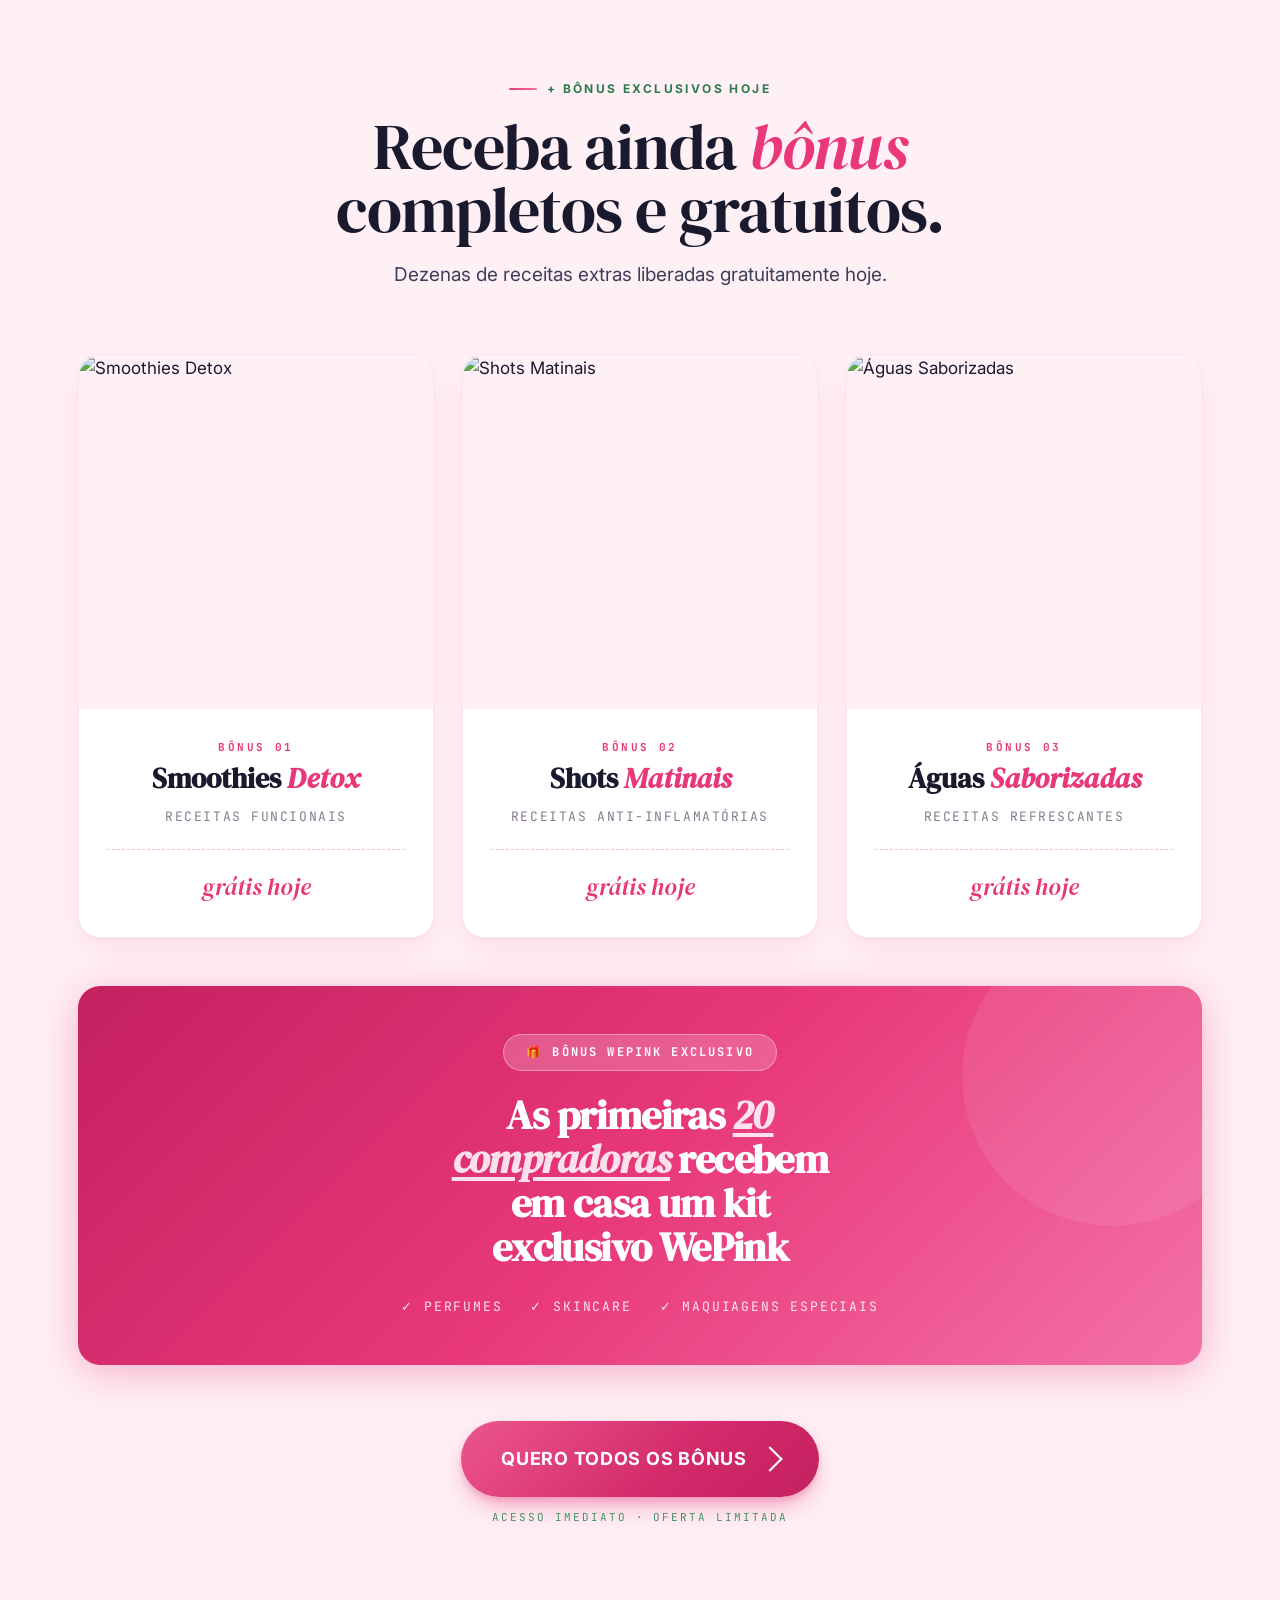
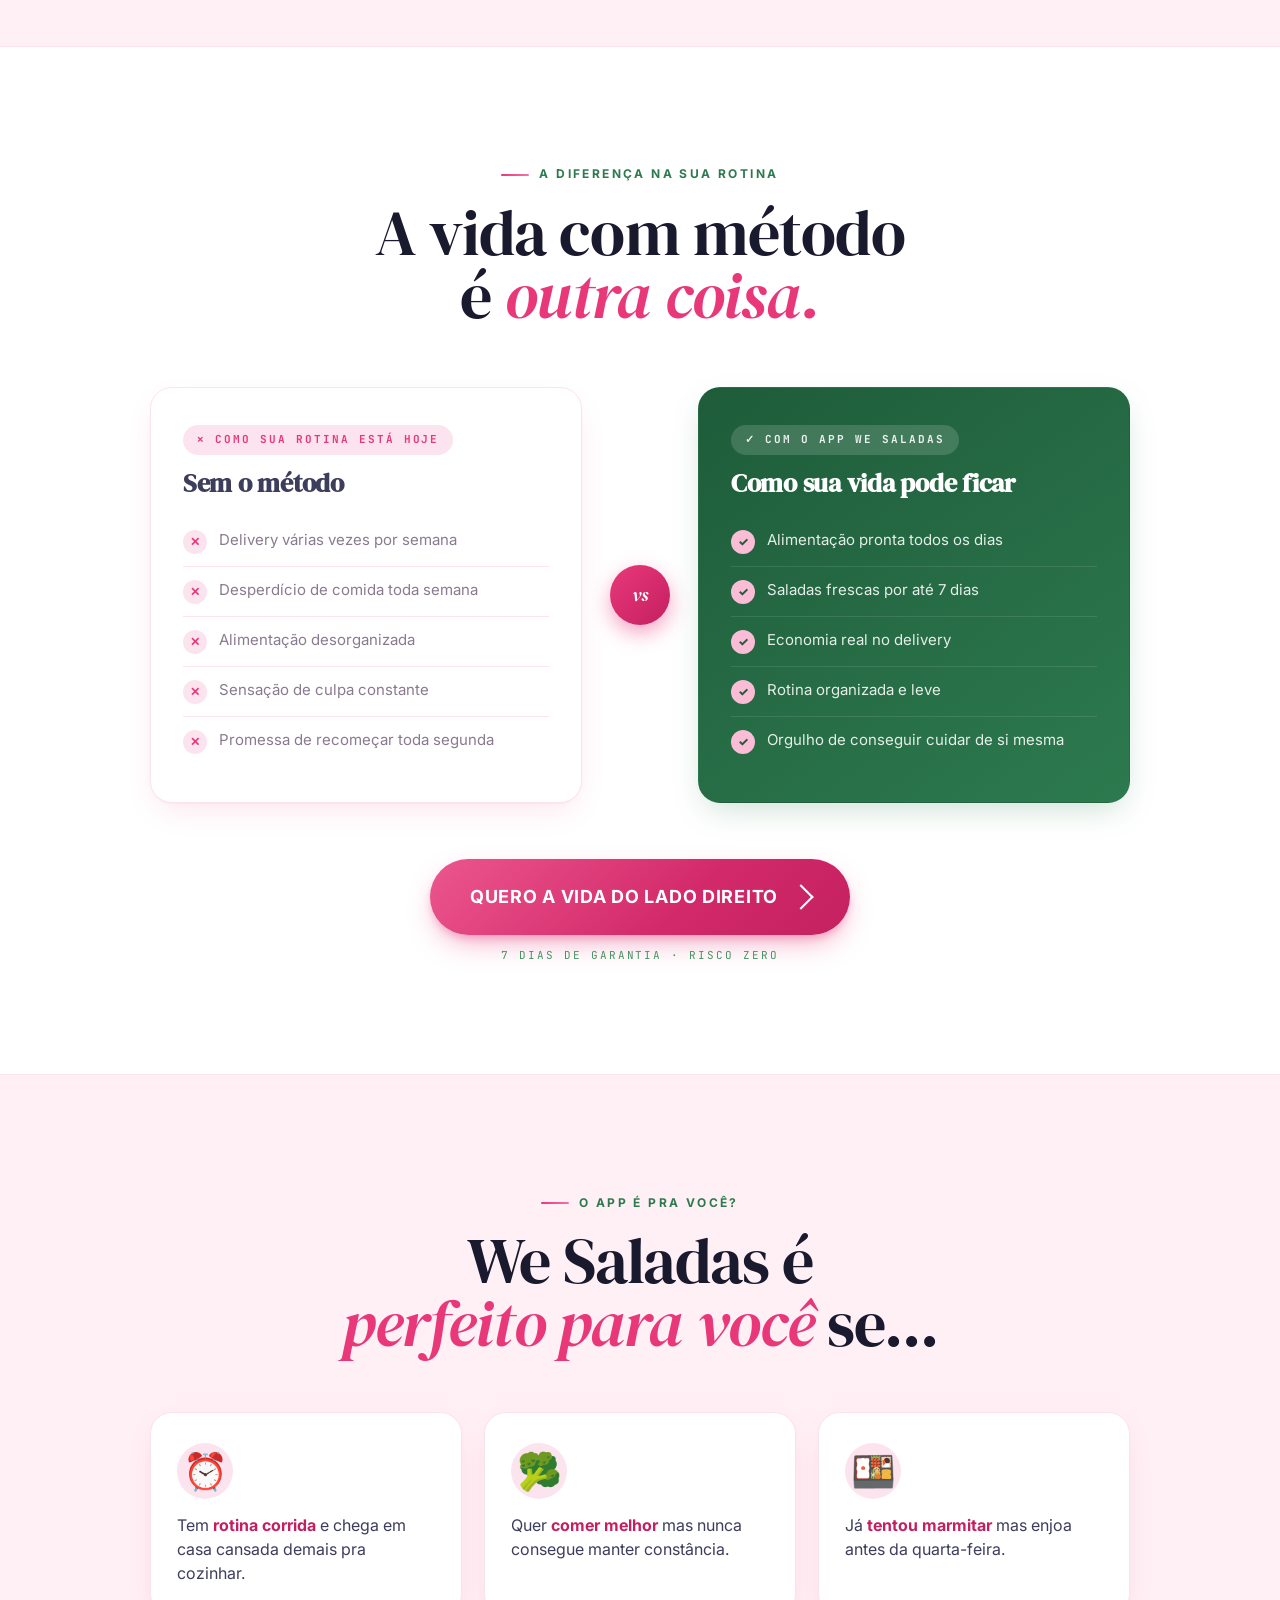
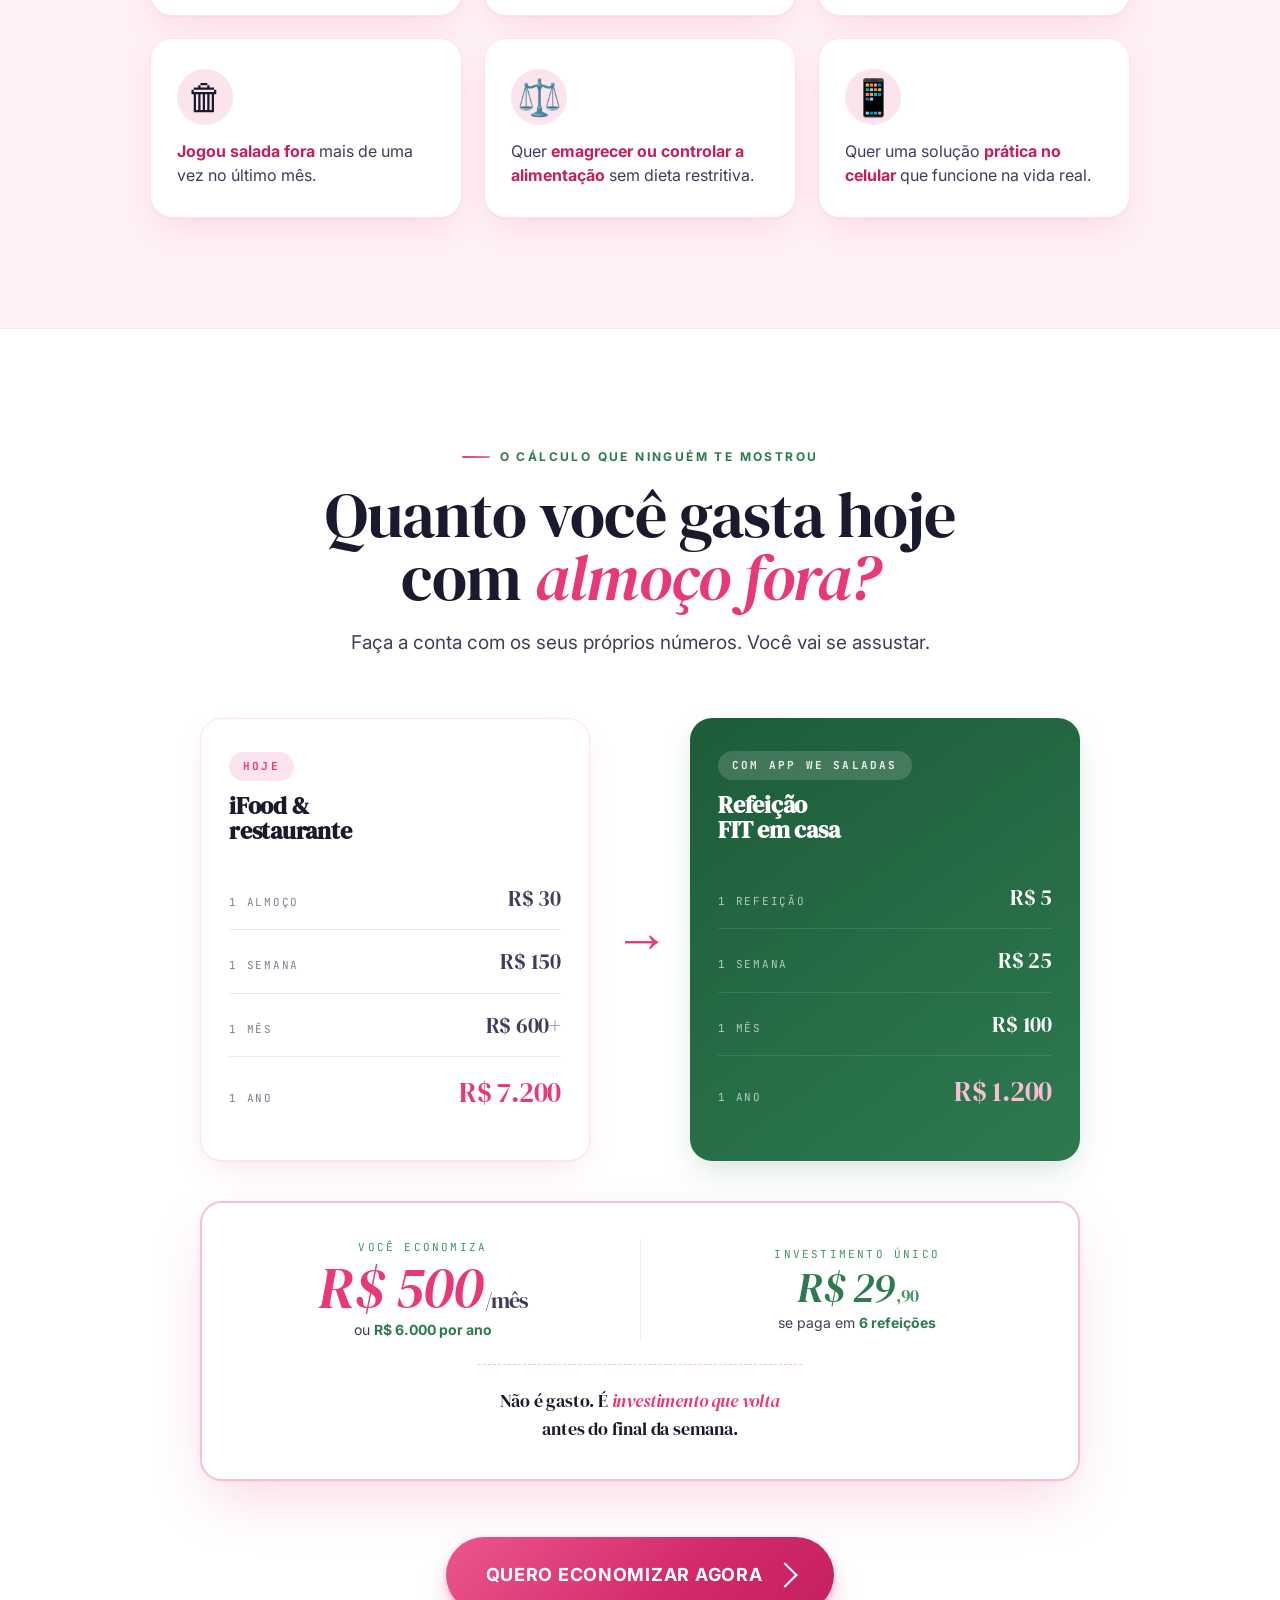
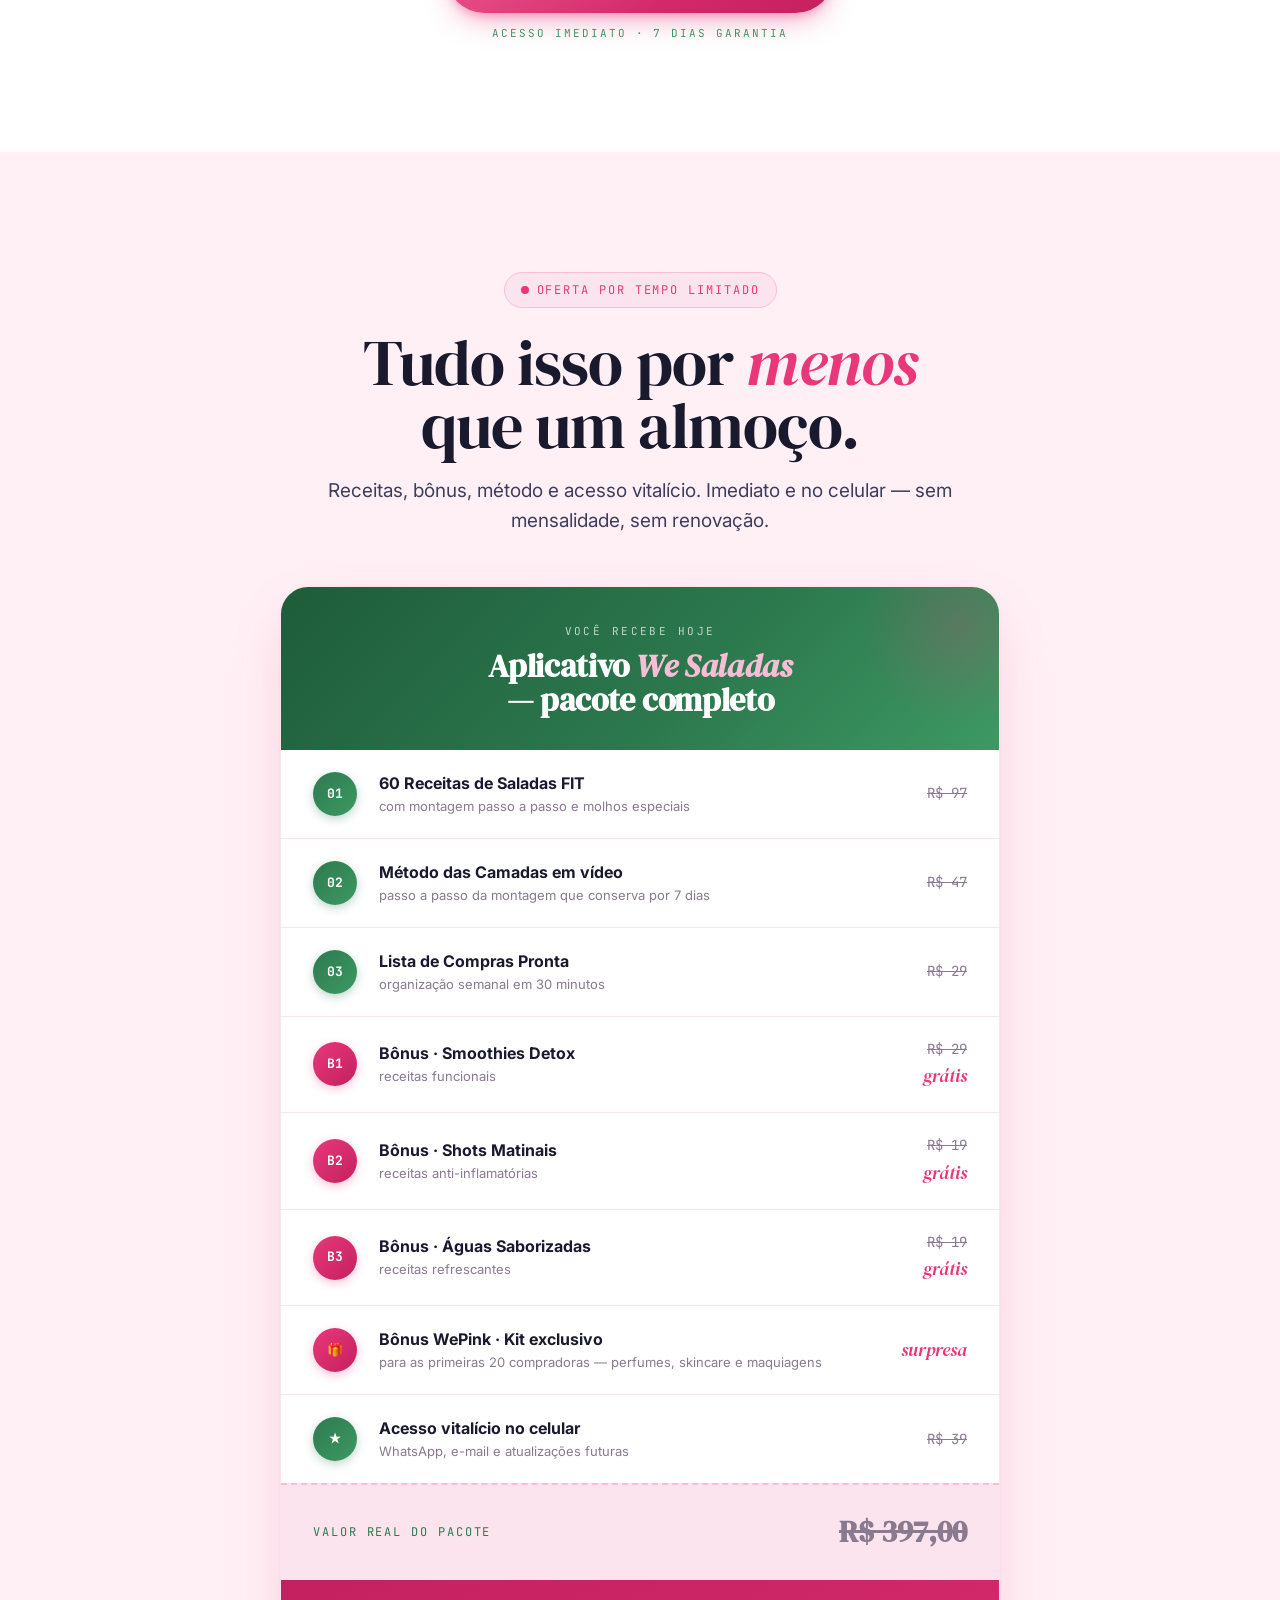
==== commit a78e4e6d: "Update index.html" ====
--- a/index.html
+++ b/index.html
@@ -468,7 +468,70 @@
     </div>
   </section>
 
-  <!-- ── Bonuses ─────────────── -->
+  <!-- ── Aula 1 Aberta ─────────────── -->
+  <section class="video-section">
+    <div class="container">
+      <div class="video-head">
+        <span class="eyebrow">assista a prévia</span>
+        <h2 class="display" style="margin-top:18px;">
+          A <em>aula 1</em> aberta<br/>
+          para você ver agora.
+        </h2>
+      </div>
+      <div class="video-frame video-frame--shorts">
+        <vturb-smartplayer id="vid-6a2723c75999e57659d53991" style="display:block;margin:0 auto;width:100%;height:100%;"></vturb-smartplayer>
+        <script type="text/javascript">
+          var s=document.createElement("script");
+          s.src="https://scripts.converteai.net/7ba8c62e-1963-4c82-93aa-071724a232c9/players/6a2723c75999e57659d53991/v4/player.js";
+          s.async=!0;document.head.appendChild(s);
+        </script>
+      </div>
+      <div class="section-cta">
+        <a class="btn btn-xl" href="#price">Quero as receitas <span class="arrow"></span></a>
+        <span class="cta-hint">acesso imediato · 7 dias garantia</span>
+      </div>
+    </div>
+  </section>
+
+  <!-- ── Depoimentos em vídeo ─────────────── -->
+  <section class="video-testimonials">
+    <div class="container">
+      <div class="video-testimonials-head">
+        <span class="eyebrow">resultados reais</span>
+        <h2 class="display" style="margin-top:18px;">
+          Veja <em>com seus olhos</em><br/>
+          o que as alunas dizem.
+        </h2>
+        <p class="lede" style="margin:18px auto 0;">Não acredite só na minha palavra. Ouça quem já fez parte da rotina.</p>
+      </div>
+      <div class="vt-grid">
+        <div class="vt-card vt-card--vertical">
+          <div class="vt-frame">
+            <vturb-smartplayer id="vid-6a2725c3b4abfea0be9986f4" style="display:block;width:100%;height:100%;"></vturb-smartplayer>
+            <script type="text/javascript">
+              var s=document.createElement("script");
+              s.src="https://scripts.converteai.net/7ba8c62e-1963-4c82-93aa-071724a232c9/players/6a2725c3b4abfea0be9986f4/v4/player.js";
+              s.async=!0;document.head.appendChild(s);
+            </script>
+          </div>
+        </div>
+        <div class="vt-card vt-card--vertical">
+          <div class="vt-frame">
+            <vturb-smartplayer id="vid-6a2725c72f8b258aa2268421" style="display:block;width:100%;height:100%;"></vturb-smartplayer>
+            <script type="text/javascript">
+              var s=document.createElement("script");
+              s.src="https://scripts.converteai.net/7ba8c62e-1963-4c82-93aa-071724a232c9/players/6a2725c72f8b258aa2268421/v4/player.js";
+              s.async=!0;document.head.appendChild(s);
+            </script>
+          </div>
+        </div>
+      </div>
+      <div class="section-cta">
+        <a class="btn btn-xl" href="#price">Quero esse resultado também <span class="arrow"></span></a>
+        <span class="cta-hint">acesso imediato · 7 dias garantia</span>
+      </div>
+    </div>
+  </section>
   <section class="bonuses">
     <div class="container">
       <div class="bonus-head">
@@ -482,7 +545,7 @@
       <div class="bonus-grid">
         <article class="bonus-card">
           <div class="img-wrap">
-            <img src="https://i.postimg.cc/DfdFXQzz/Chat-GPT-Image-25-de-mai-de-2026-19-11-32.png" alt="Smoothies Detox" loading="lazy" />
+            <img src="https://i.postimg.cc/V6BfQx8T/Smoothie.webp" alt="Smoothies Detox" loading="lazy" />
           </div>
           <div class="body">
             <div class="bonus-num">Bônus 01</div>
@@ -496,7 +559,7 @@
 
         <article class="bonus-card">
           <div class="img-wrap">
-            <img src="https://i.postimg.cc/c4xWMKKd/Chat-GPT-Image-25-de-mai-de-2026-19-18-26.png" alt="Shots Matinais" loading="lazy" />
+            <img src="https://i.postimg.cc/Qtk8G2DZ/Shots.webp" alt="Shots Matinais" loading="lazy" />
           </div>
           <div class="body">
             <div class="bonus-num">Bônus 02</div>
@@ -510,7 +573,7 @@
 
         <article class="bonus-card">
           <div class="img-wrap">
-            <img src="https://i.postimg.cc/BQS3c88q/Chat-GPT-Image-25-de-mai-de-2026-19-18-22.png" alt="Águas Saborizadas" loading="lazy" />
+            <img src="https://i.postimg.cc/ZRFbtGmt/guasss.webp" alt="Águas Saborizadas" loading="lazy" />
           </div>
           <div class="body">
             <div class="bonus-num">Bônus 03</div>
@@ -790,7 +853,7 @@
           </li>
         </ul>
 
-        <div class="value-total">
+        <div class="value-total value-total--highlight">
           <span>Valor real do pacote</span>
           <strong><s>R$ 397,00</s></strong>
         </div>
@@ -800,7 +863,7 @@
 
           <div class="deal-row">
             <div class="deal-installment-label">em até</div>
-            <div class="deal-price">
+            <div class="deal-price deal-price--big">
               <span class="dp-installment">6×</span>
               <span class="dp-currency">R$</span>
               <span class="dp-int">5</span>
@@ -816,7 +879,7 @@
             Você economiza <strong>R$ 367,10</strong> · <em>92% off</em>
           </div>
 
-          <a class="btn btn-xl btn-block deal-cta" href="https://pay.cakto.com.br/3by9axd_891980">
+          <a class="btn btn-xl btn-block deal-cta deal-cta--green" href="https://pay.cakto.com.br/3by9axd_891980">
             Quero meu acesso agora <span class="arrow"></span>
           </a>
 
@@ -871,6 +934,35 @@
     </div>
   </section>
 
+  <!-- ── Depoimentos em print ─────────────── -->
+  <section class="print-testimonials">
+    <div class="container">
+      <div class="pt-head">
+        <span class="eyebrow">veja as mensagens que recebo</span>
+        <h2 class="display" style="margin-top:18px;">
+          Quase todos os dias,<br/>
+          <em>mensagens reais.</em>
+        </h2>
+        <p class="lede" style="margin:18px auto 0;">Prints reais de alunas que mudaram a rotina com as receitas. Toque e arraste para ver mais →</p>
+      </div>
+      <div class="pt-carousel" id="ptCarousel">
+        <div class="pt-card">
+          <img src="https://i.postimg.cc/d1M2SysR/Captura-de-Tela-2026-06-08-a-s-17-43-14.png" alt="Depoimento aluna 1" loading="lazy" />
+        </div>
+        <div class="pt-card">
+          <img src="https://i.postimg.cc/W3RGfkN5/Captura-de-Tela-2026-06-08-a-s-17-43-20.png" alt="Depoimento aluna 2" loading="lazy" />
+        </div>
+        <div class="pt-card">
+          <img src="https://i.postimg.cc/sXFY0hj6/Captura-de-Tela-2026-06-08-a-s-17-43-26.png" alt="Depoimento aluna 3" loading="lazy" />
+        </div>
+      </div>
+      <div class="section-cta">
+        <a class="btn btn-xl" href="#price">Quero o mesmo resultado <span class="arrow"></span></a>
+        <span class="cta-hint">acesso imediato · 7 dias garantia</span>
+      </div>
+    </div>
+  </section>
+
   <!-- ── Duas opções (decision frame) ─────────────── -->
   <section class="two-paths">
     <div class="container">
--- a/styles.css
+++ b/styles.css
@@ -641,6 +641,131 @@
 }
 .feature-image--contain img { width: 100%; height: 100%; object-fit: contain; border-radius: var(--radius-sm); }
 .feature-image--contain .tag { z-index: 2; }
+
+/* ── Cardápio de Saladas ─────────────── */
+.salads-showcase {
+  padding: 110px 0;
+  background: var(--linen);
+  border-top: 1px solid var(--pink-mist);
+}
+.ss-head {
+  text-align: center;
+  max-width: 760px;
+  margin: 0 auto 56px;
+}
+.ss-meta {
+  display: flex;
+  align-items: center;
+  justify-content: center;
+  gap: 12px;
+  margin-top: 18px;
+  font-family: var(--font-mono);
+  font-size: 12px;
+  letter-spacing: 0.18em;
+  text-transform: uppercase;
+  color: var(--green-mid);
+}
+.ss-dot { color: var(--pink); }
+
+.ss-grid {
+  display: grid;
+  grid-template-columns: repeat(2, 1fr);
+  gap: 28px;
+  max-width: 880px;
+  margin: 0 auto;
+}
+.ss-card {
+  background: var(--white);
+  border-radius: var(--radius);
+  overflow: hidden;
+  box-shadow: var(--shadow-soft);
+  border: 1px solid var(--pink-mist);
+  display: flex;
+  flex-direction: column;
+  transition: transform .25s, box-shadow .25s;
+}
+.ss-card:hover { transform: translateY(-4px); box-shadow: var(--shadow-lift); }
+
+.ss-img-wrap {
+  position: relative;
+  aspect-ratio: 4 / 3;
+  overflow: hidden;
+  background: var(--blush);
+}
+.ss-img-wrap img {
+  width: 100%; height: 100%;
+  object-fit: cover;
+  display: block;
+  transition: transform .35s ease;
+}
+.ss-card:hover .ss-img-wrap img { transform: scale(1.04); }
+
+.ss-badge {
+  position: absolute;
+  top: 14px; left: 14px;
+  background: rgba(255,255,255,.92);
+  backdrop-filter: blur(4px);
+  border-radius: 999px;
+  padding: 5px 12px;
+  font-family: var(--font-mono);
+  font-size: 10px;
+  letter-spacing: 0.16em;
+  text-transform: uppercase;
+  color: var(--green);
+  font-weight: 600;
+  box-shadow: 0 2px 8px rgba(0,0,0,.1);
+}
+.ss-body {
+  padding: 22px 22px 26px;
+  flex: 1;
+  display: flex;
+  flex-direction: column;
+}
+.ss-body h3 {
+  font-family: var(--font-display);
+  font-size: 26px;
+  line-height: 1.05;
+  color: var(--ink);
+  margin: 0 0 4px;
+  letter-spacing: -0.01em;
+}
+.ss-body h3 em { font-style: italic; color: var(--pink); }
+.ss-sauce {
+  font-size: 13px;
+  color: var(--muted);
+  font-style: italic;
+  margin: 0 0 18px;
+}
+.ss-stats {
+  display: flex;
+  justify-content: space-between;
+  border-top: 1px dashed var(--pink-pale);
+  padding-top: 14px;
+  margin-top: auto;
+}
+.ss-stats div { display: flex; flex-direction: column; gap: 2px; }
+.ss-stats strong {
+  font-family: var(--font-display);
+  font-size: 20px;
+  font-weight: 400;
+  color: var(--green);
+  line-height: 1;
+  letter-spacing: -0.01em;
+}
+.ss-stats span {
+  font-family: var(--font-mono);
+  font-size: 10px;
+  letter-spacing: 0.14em;
+  text-transform: uppercase;
+  color: var(--muted);
+}
+
+@media (max-width: 640px) {
+  .salads-showcase { padding: 64px 0; }
+  .ss-grid { grid-template-columns: 1fr; gap: 18px; max-width: 420px; }
+  .ss-head { margin-bottom: 36px; }
+  .ss-body h3 { font-size: 22px; }
+}
 
 /* ── Segredo das Camadas ─────────────── */
 .mosaic {
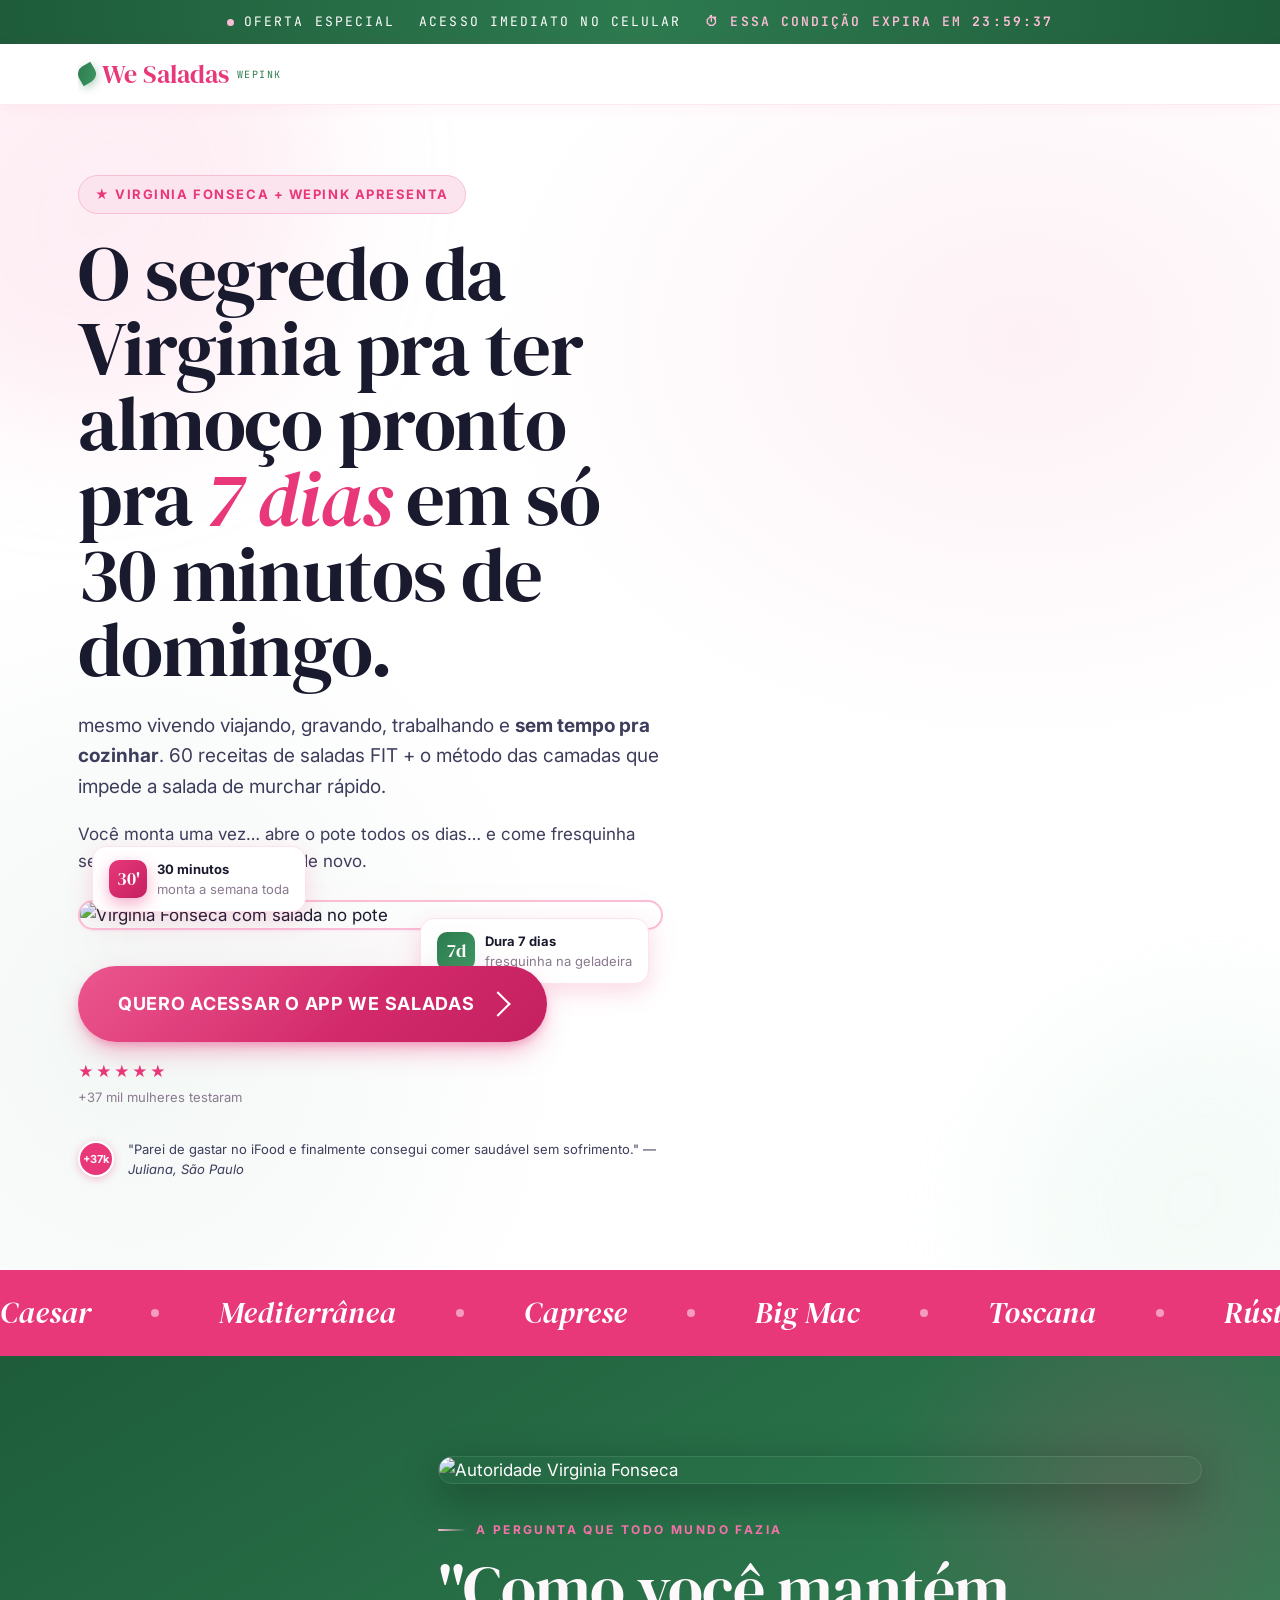
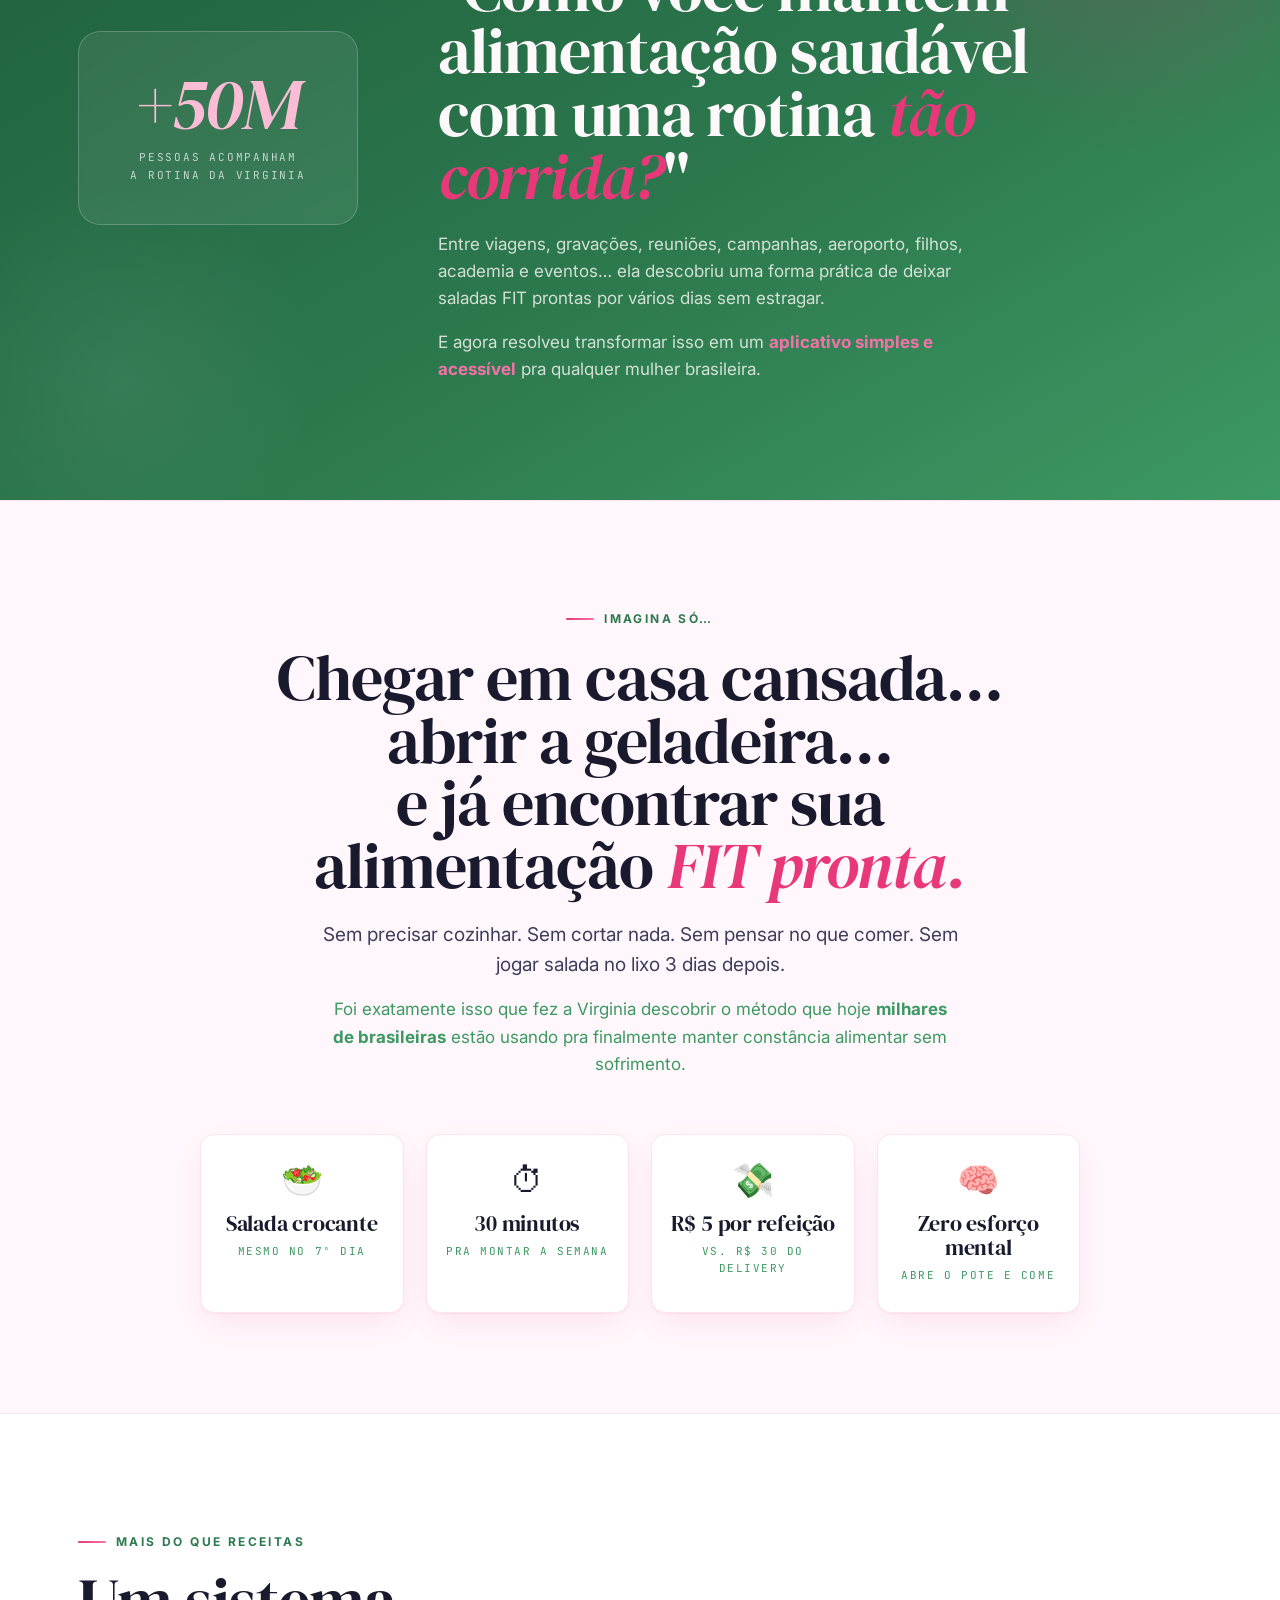
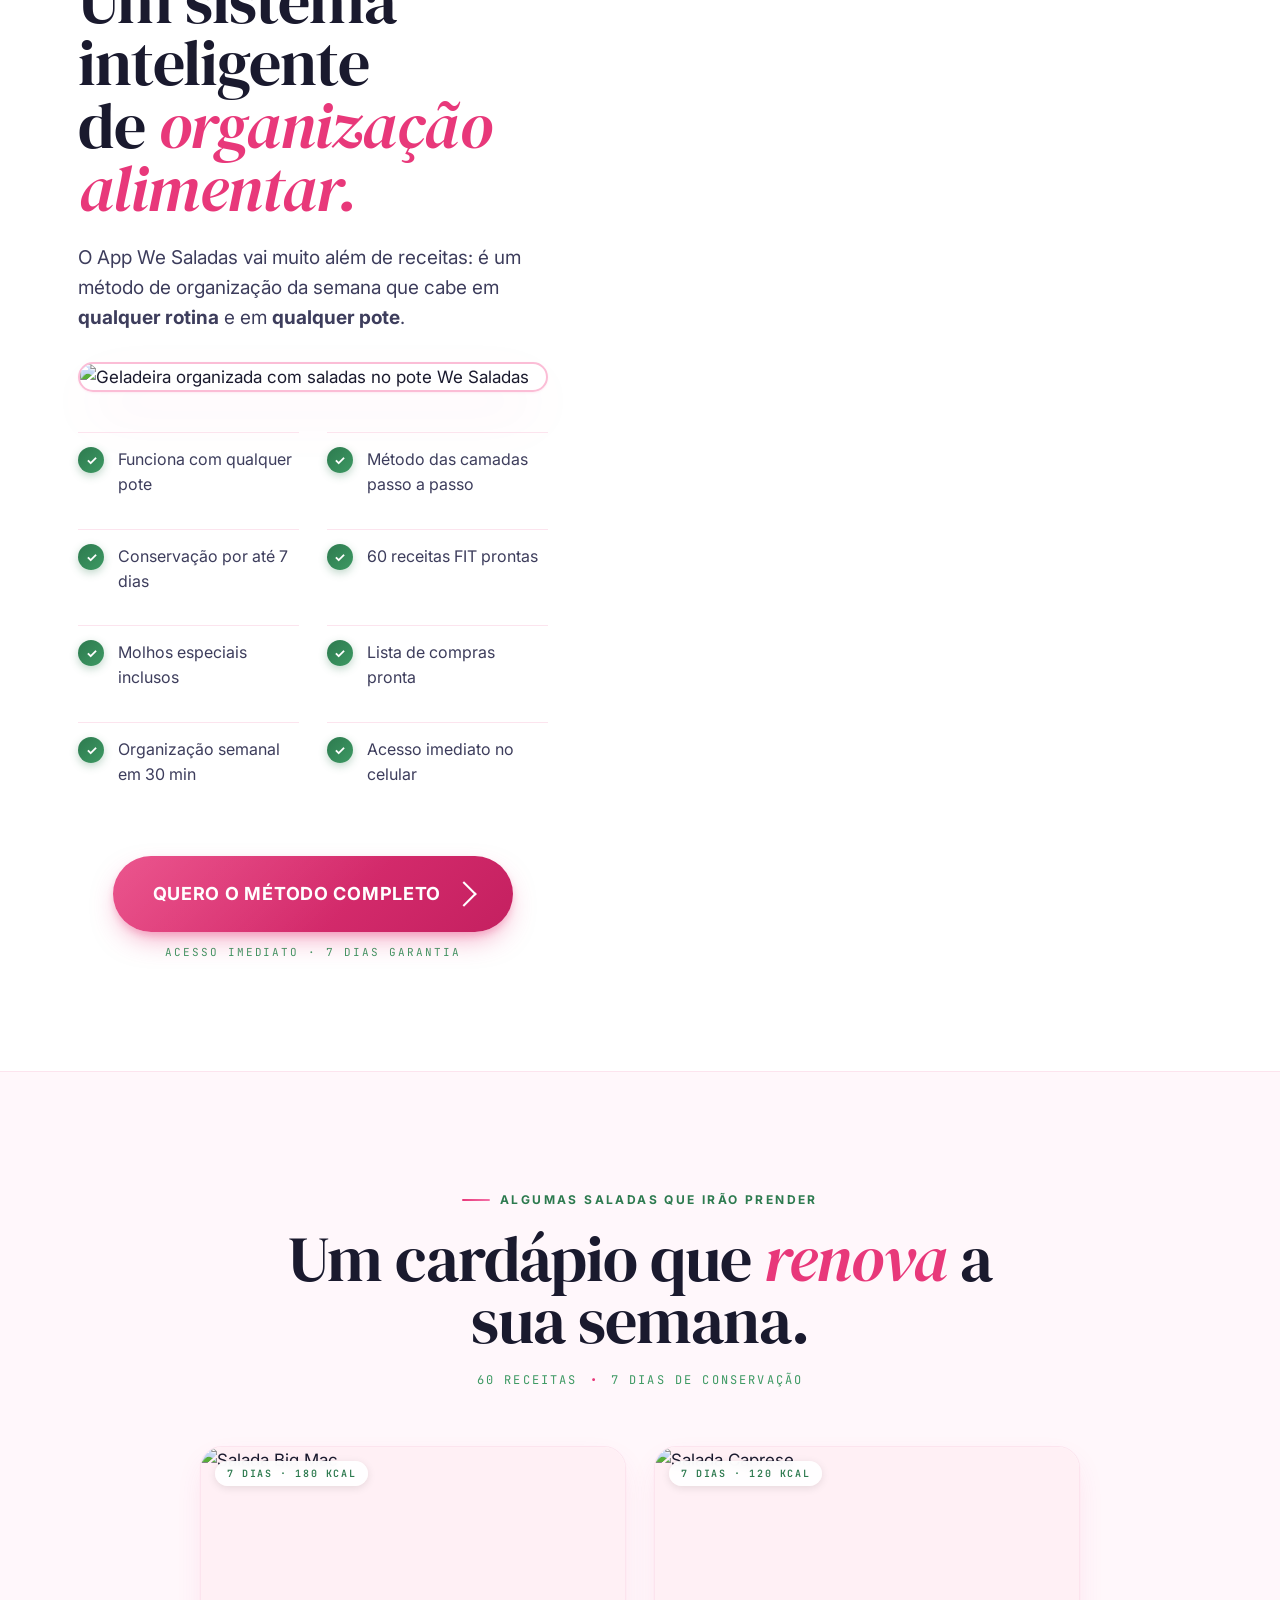
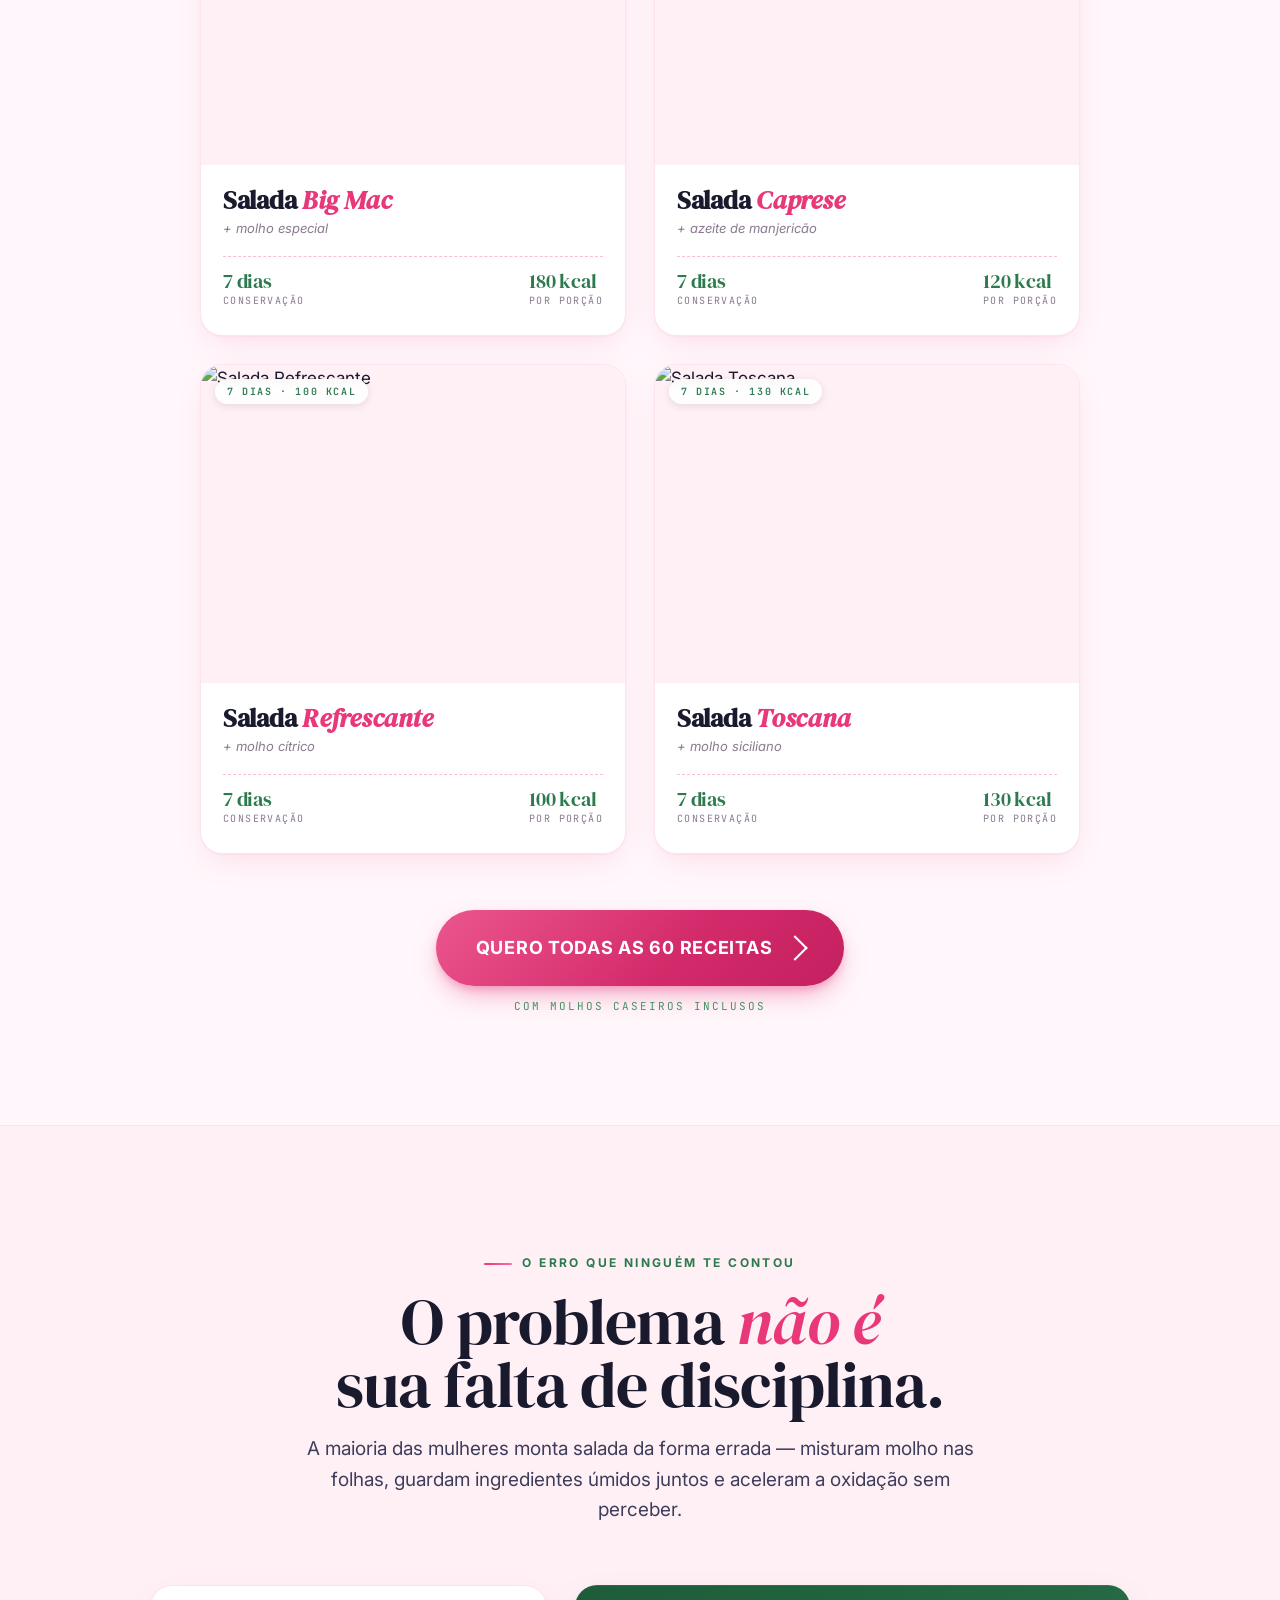
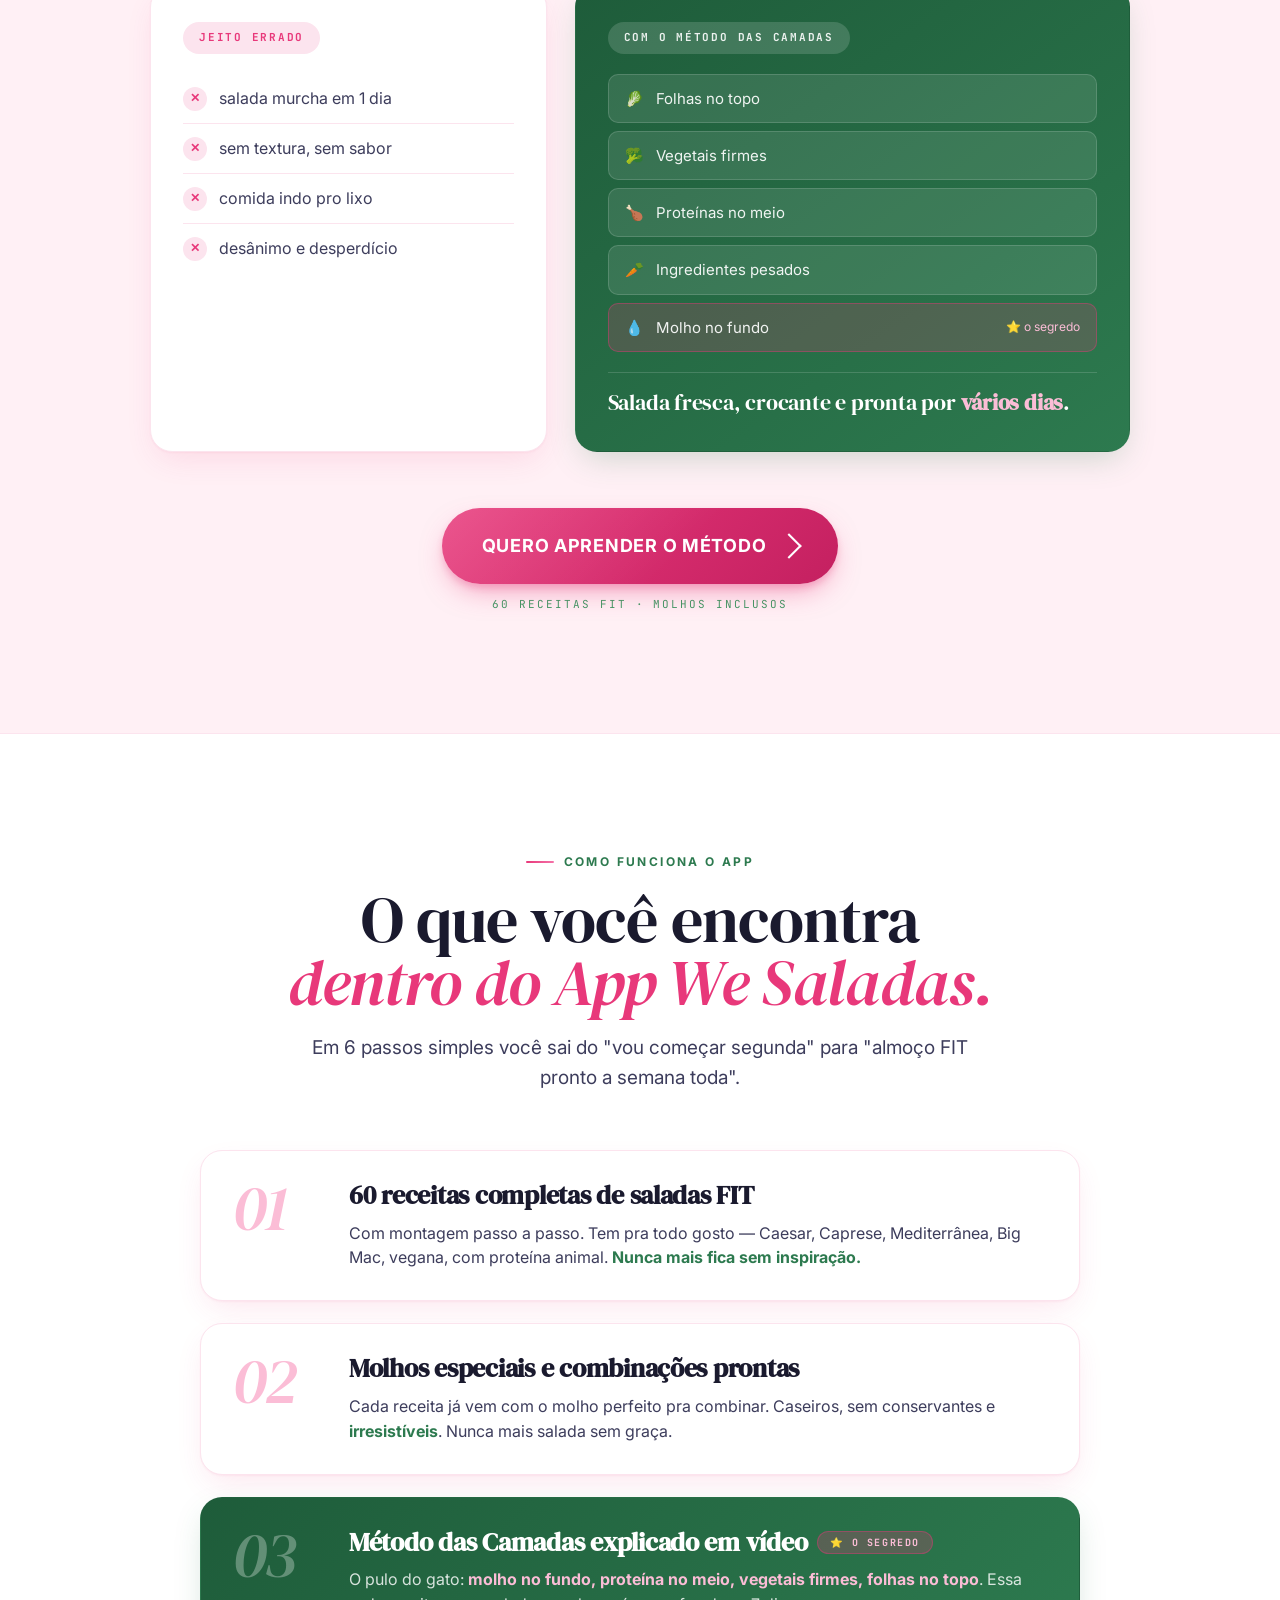
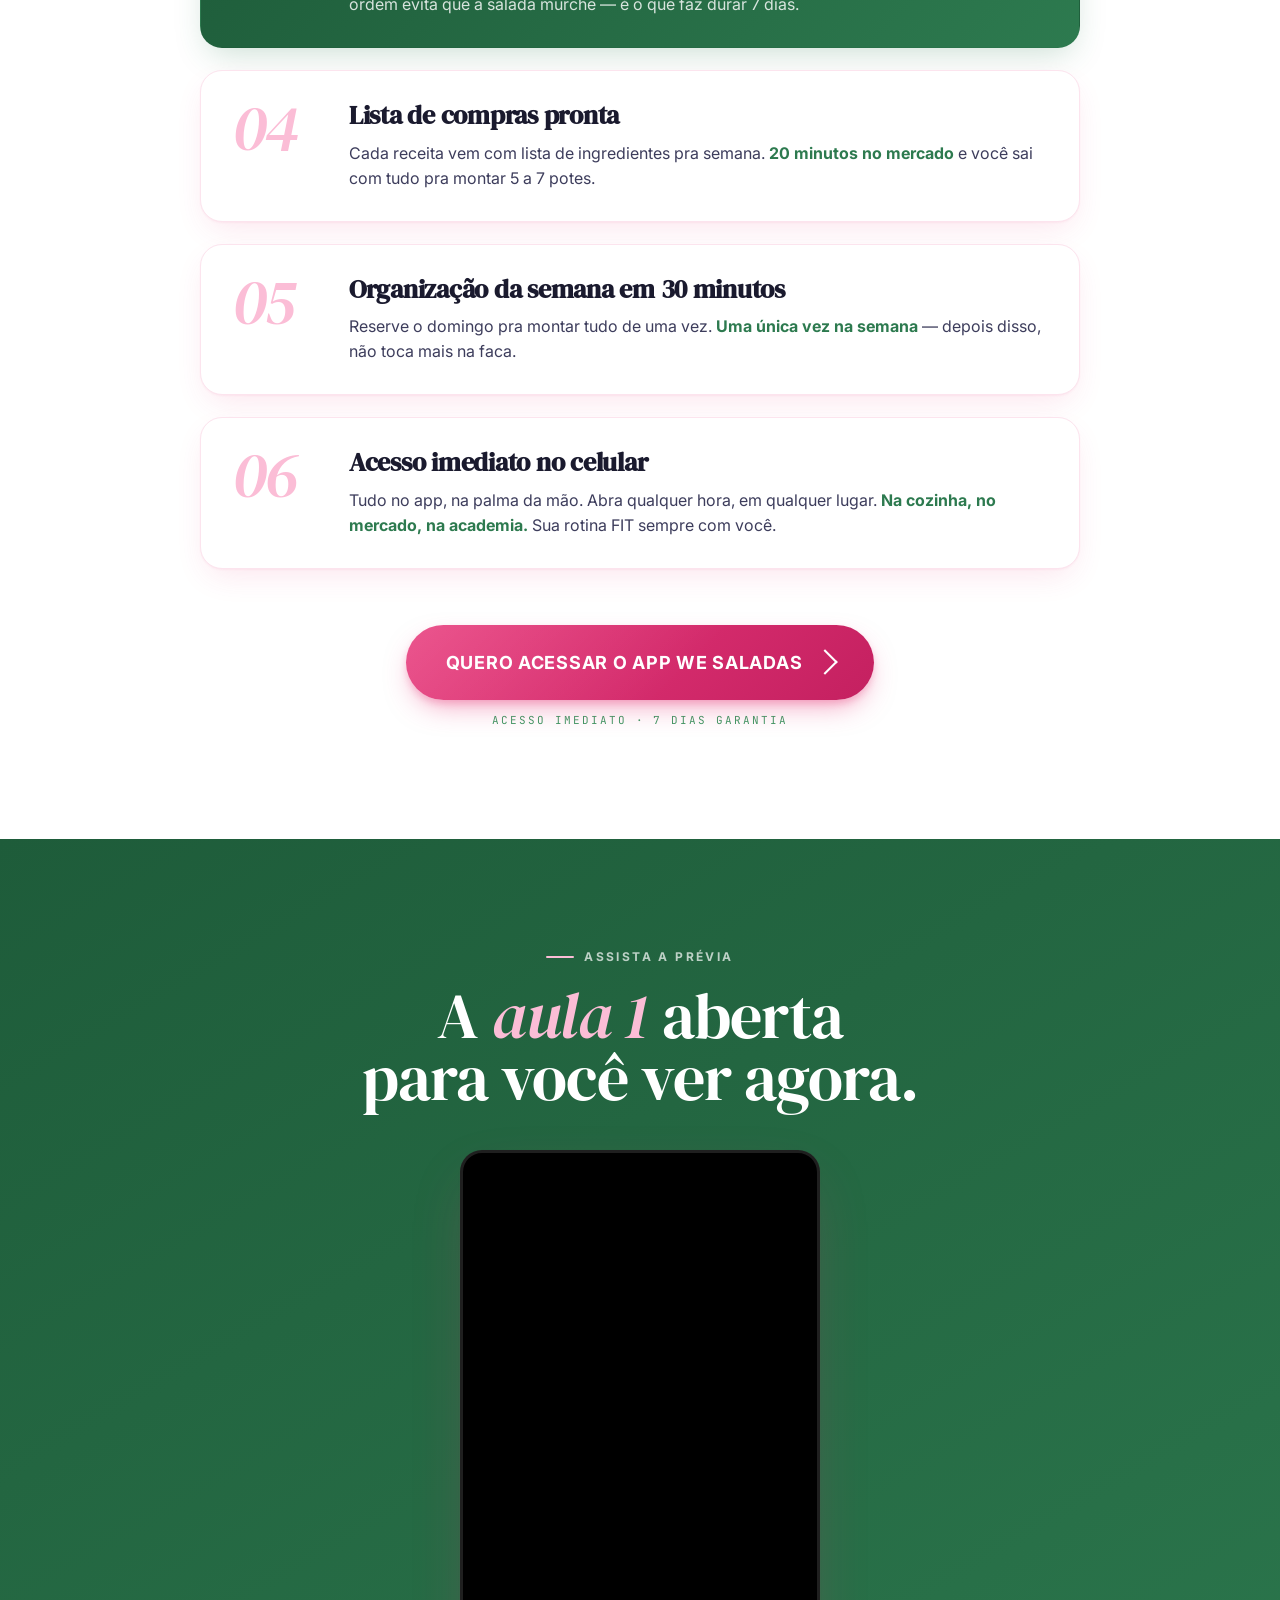
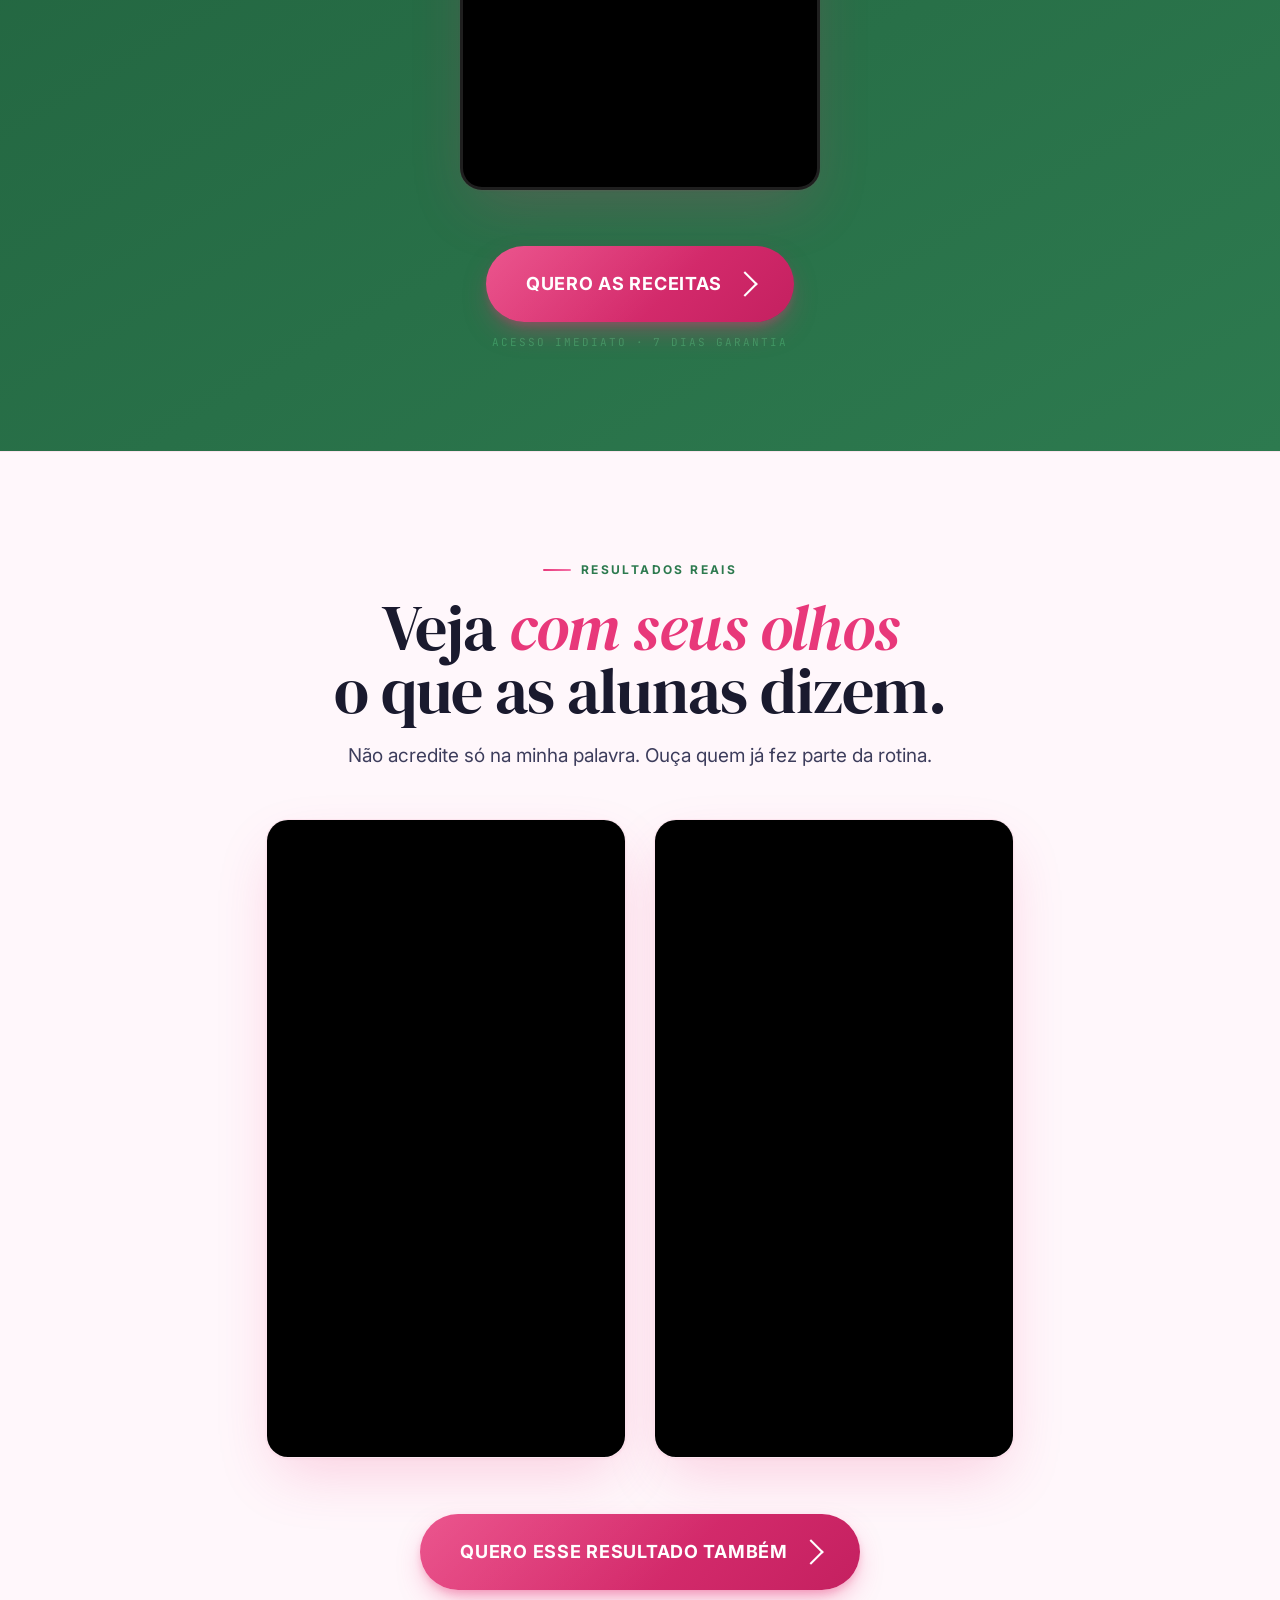
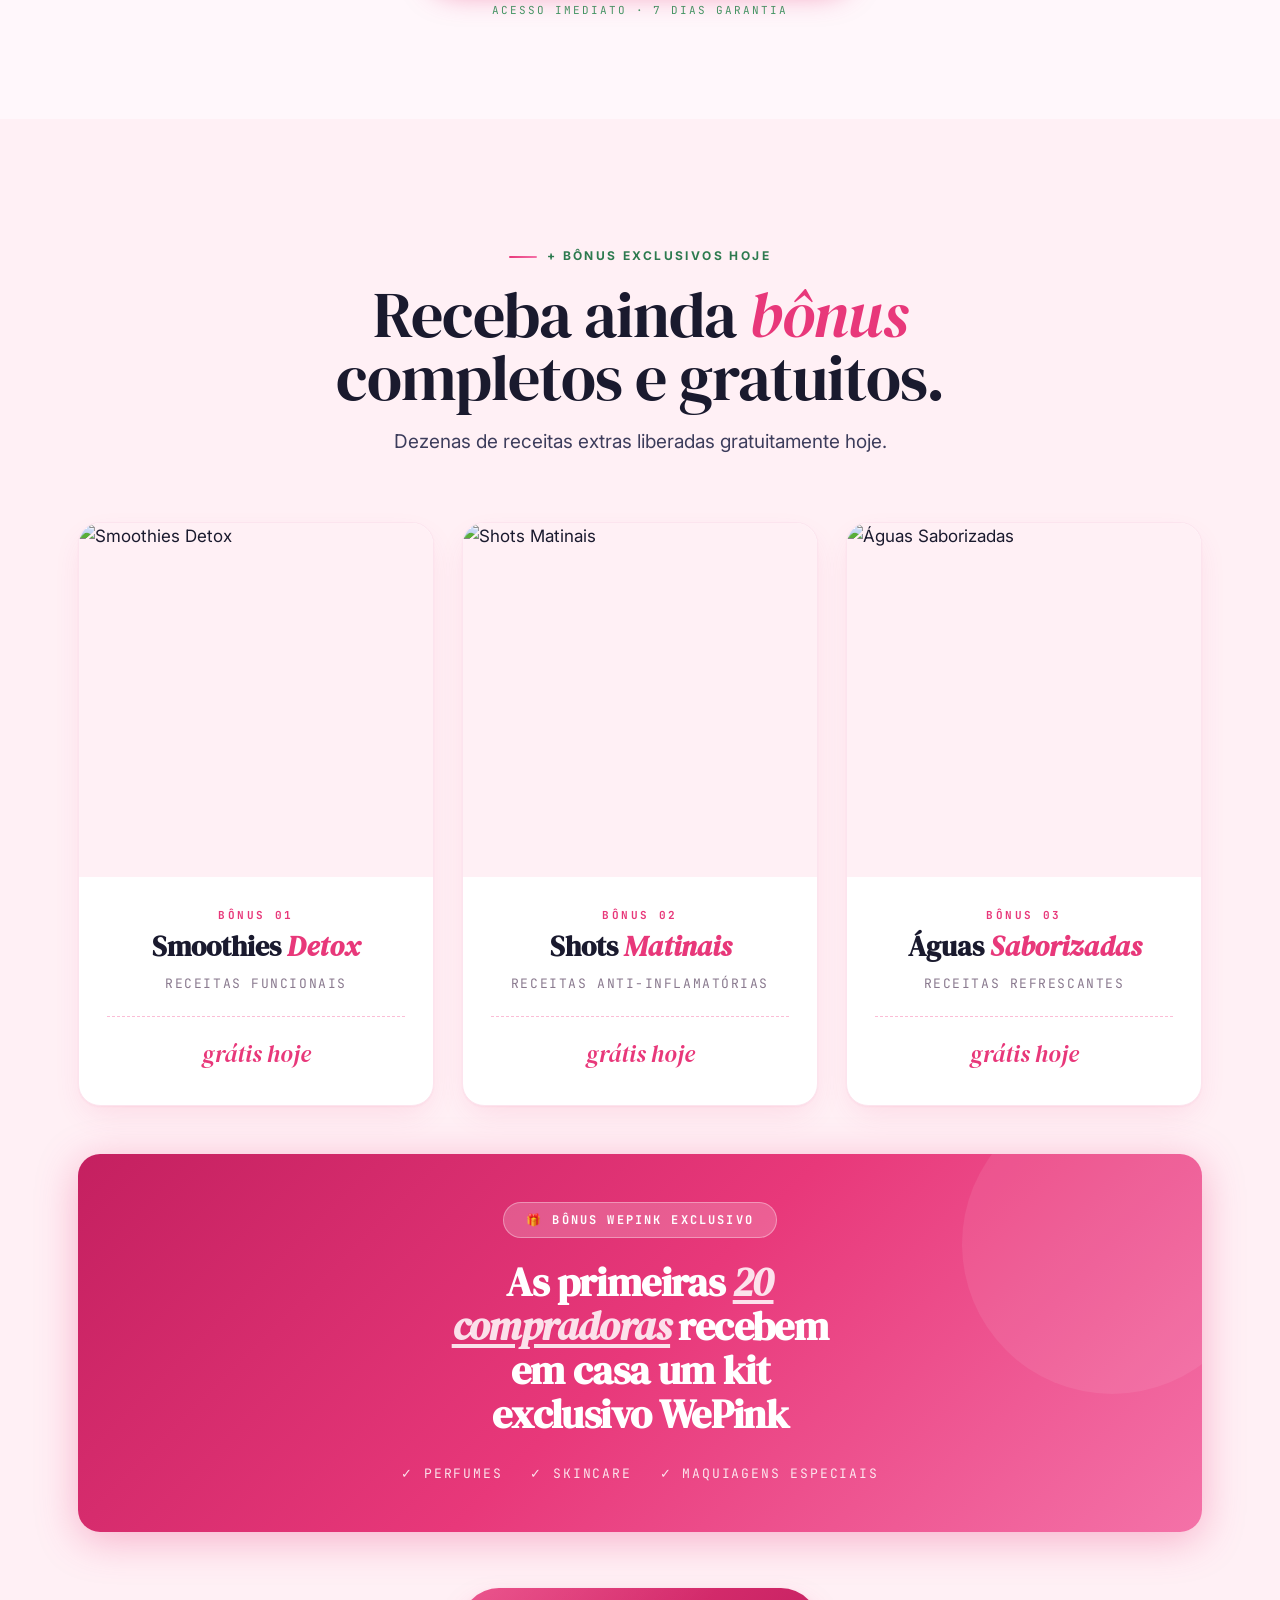
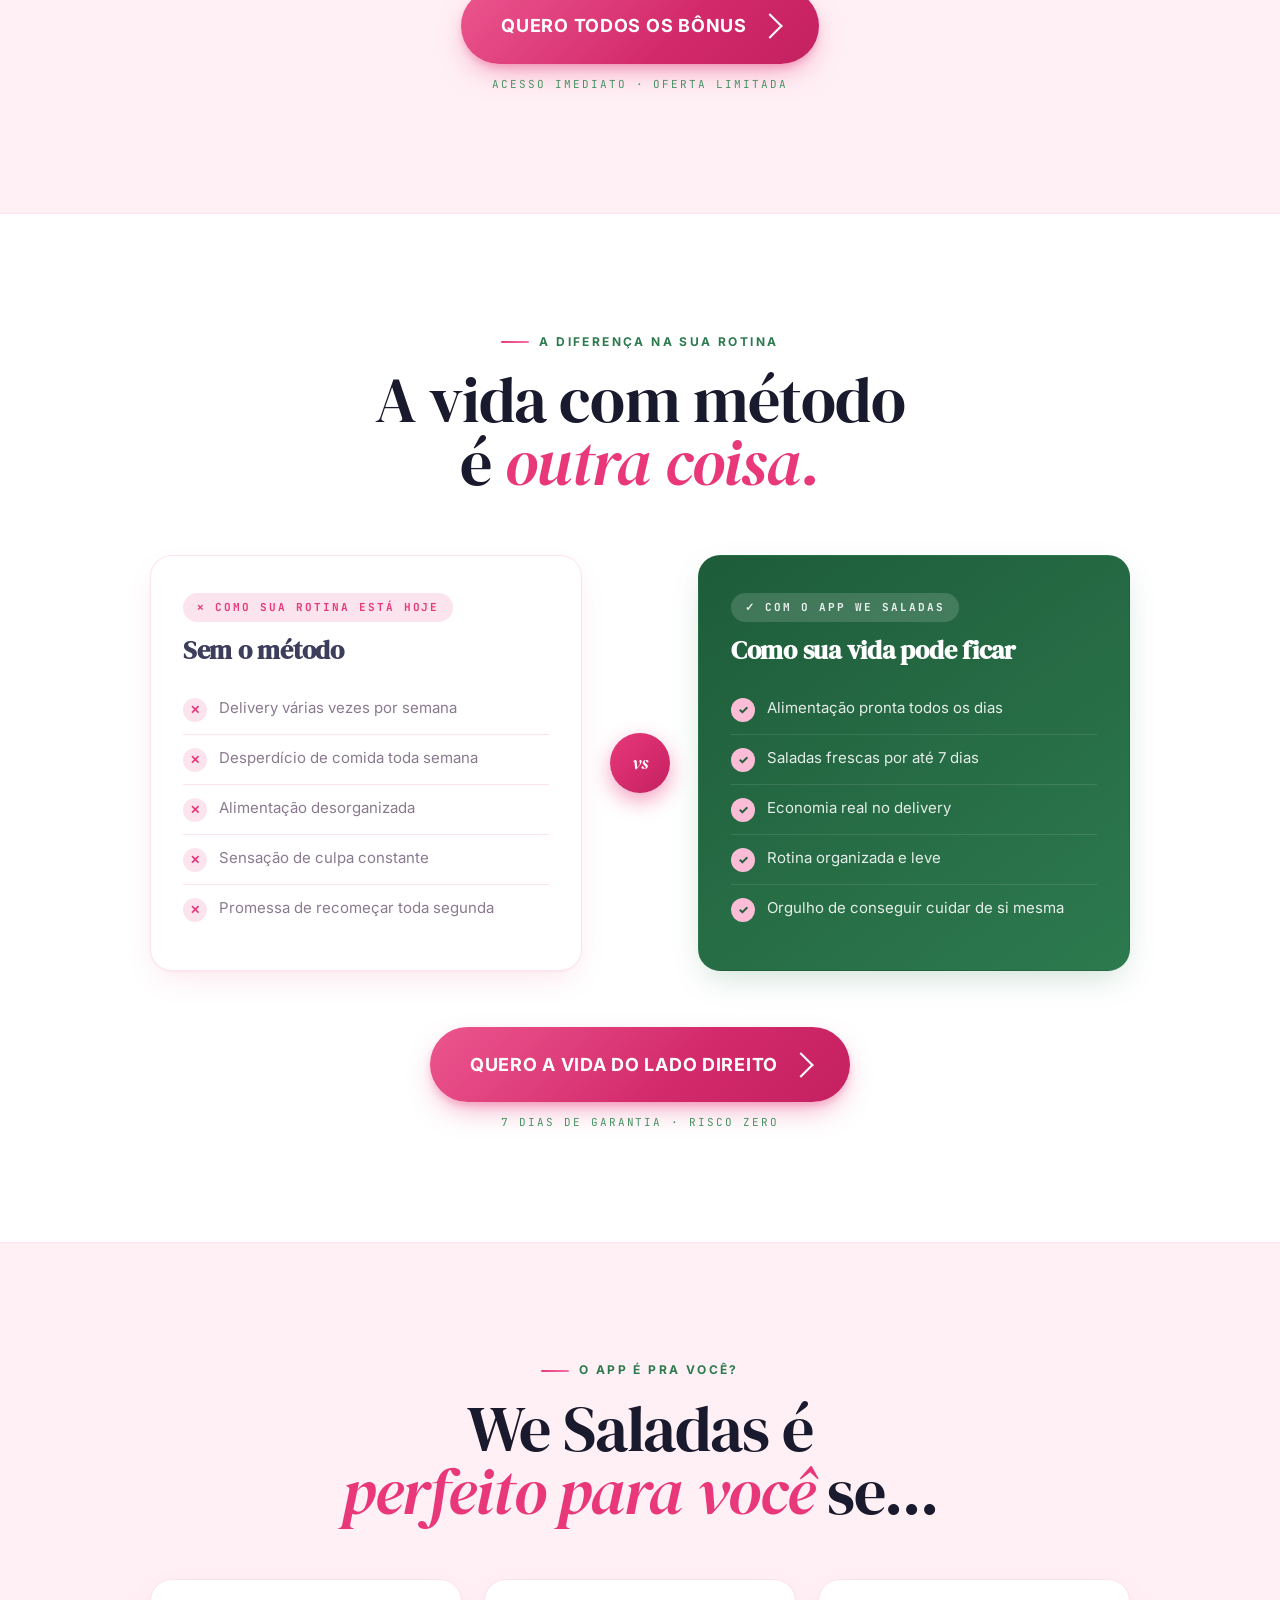
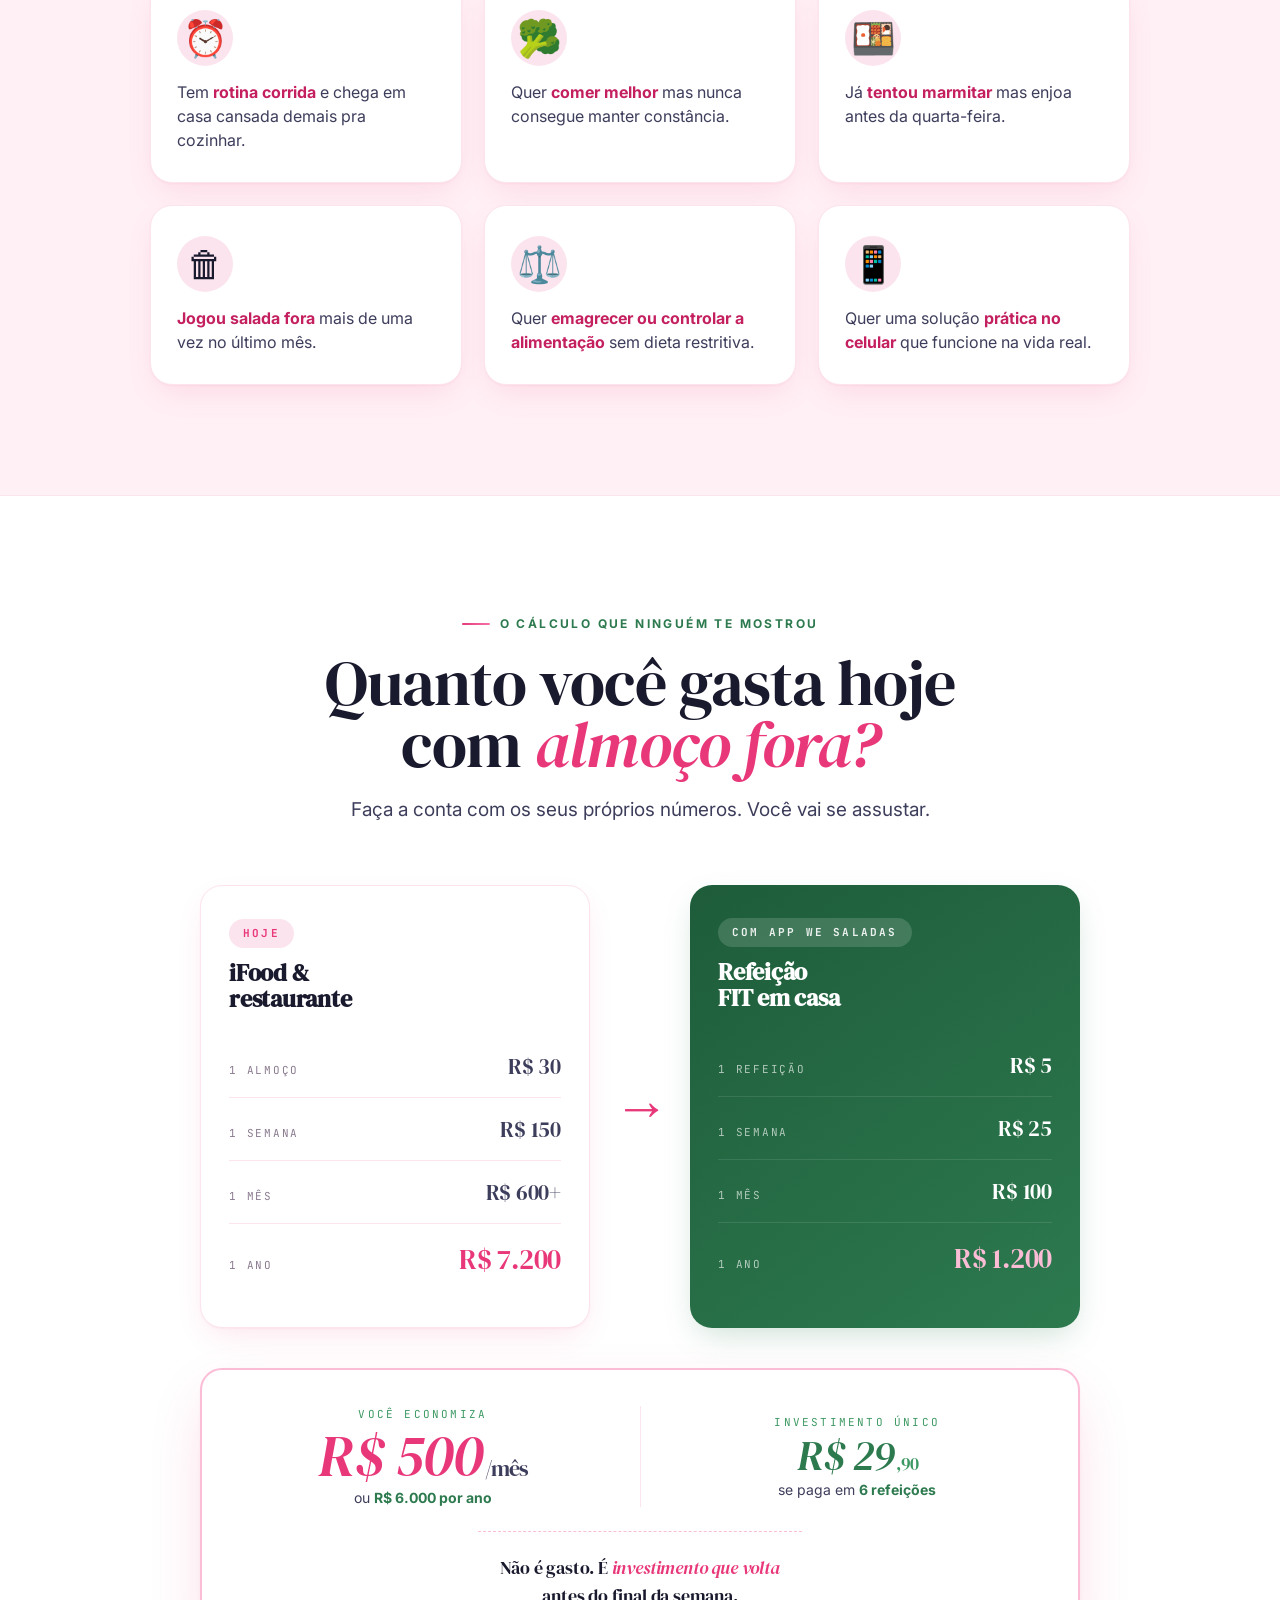
==== commit cce846ef: "Update index.html" ====
--- a/index.html
+++ b/index.html
@@ -879,7 +879,7 @@
             Você economiza <strong>R$ 367,10</strong> · <em>92% off</em>
           </div>
 
-          <a class="btn btn-xl btn-block deal-cta deal-cta--green" href="https://pay.cakto.com.br/3by9axd_891980">
+          <a class="btn btn-xl btn-block deal-cta deal-cta--green" href="https://checkout.payt.com.br/4b572a6956f30041105e9555c7dcc9d8">
             Quero meu acesso agora <span class="arrow"></span>
           </a>
 
--- a/styles.css
+++ b/styles.css
@@ -968,6 +968,147 @@
 .pr-text em { color: var(--pink-pale); font-style: italic; }
 .pr-text strong { font-weight: 400; color: var(--pink-pale); }
 .pr-sub { font-size: 16px; color: rgba(255,255,255,.7); margin: 0; font-style: italic; }
+
+/* ── Video section (aula 1) ─────────────── */
+.video-section {
+  background: linear-gradient(150deg, var(--green-deep), var(--green));
+  color: #fff;
+  padding: 100px 0;
+}
+.video-section .display { color: #fff; }
+.video-section .display em { color: var(--pink-pale); }
+.video-head { text-align: center; max-width: 720px; margin: 0 auto 40px; }
+.video-head .eyebrow { color: rgba(255,255,255,.7); }
+.video-head .eyebrow::before { background: var(--pink-pale); }
+.video-frame--shorts {
+  max-width: 360px;
+  margin: 0 auto;
+  aspect-ratio: 9/16;
+  border-radius: var(--radius);
+  overflow: hidden;
+  background: #000;
+  box-shadow: var(--shadow-lift);
+  border: 3px solid rgba(255,255,255,.12);
+}
+.video-frame--shorts vturb-smartplayer { height: 100%; }
+
+/* ── Video Testimonials ─────────────── */
+.video-testimonials {
+  padding: 100px 0;
+  background: var(--linen);
+  border-top: 1px solid var(--pink-mist);
+}
+.video-testimonials-head { text-align: center; max-width: 760px; margin: 0 auto 48px; }
+.vt-grid {
+  display: grid;
+  grid-template-columns: repeat(2, minmax(0, 360px));
+  gap: 28px;
+  justify-content: center;
+  max-width: 820px;
+  margin: 0 auto;
+}
+.vt-card {
+  background: var(--white);
+  border-radius: var(--radius);
+  box-shadow: var(--shadow-lift);
+  overflow: hidden;
+  border: 1px solid var(--pink-mist);
+}
+.vt-card--vertical .vt-frame { aspect-ratio: 9/16; position: relative; background: #000; }
+.vt-frame vturb-smartplayer { position: absolute; inset: 0; width: 100%; height: 100%; }
+
+@media (max-width: 640px) {
+  .video-section { padding: 64px 0; }
+  .video-testimonials { padding: 64px 0; }
+  .vt-grid { grid-template-columns: 1fr; gap: 20px; max-width: 380px; }
+  .video-frame--shorts { max-width: 300px; }
+}
+
+/* ── Value total highlight ─────────────── */
+.value-total--highlight {
+  background: #FFFFFF !important;
+  border-top: 1px solid var(--pink-mist) !important;
+  padding: 22px 32px !important;
+  display: flex !important;
+  justify-content: space-between !important;
+  align-items: center !important;
+}
+.value-total--highlight span {
+  color: var(--muted) !important;
+  font-family: var(--font-mono) !important;
+  font-size: 12px !important;
+  letter-spacing: 0.18em !important;
+  text-transform: uppercase !important;
+}
+.value-total--highlight strong {
+  color: #D32F2F !important;
+  font-family: var(--font-display) !important;
+  font-size: 28px !important;
+  font-weight: 400 !important;
+}
+.value-total--highlight s { color: #999 !important; }
+
+/* ── Deal price bigger + green CTA ─────────────── */
+.deal-price--big .dp-int { font-size: clamp(80px, 20vw, 120px) !important; }
+.deal-price--big .dp-frac { font-size: clamp(32px, 8vw, 52px) !important; margin-top: clamp(10px, 2vw, 18px) !important; }
+.deal-price--big .dp-currency { font-size: clamp(22px, 5vw, 32px) !important; margin-top: clamp(10px, 2vw, 16px) !important; }
+.deal-price--big .dp-installment { font-size: clamp(22px, 5vw, 36px) !important; }
+
+.deal-cta--green {
+  background: linear-gradient(135deg, #1E5C3A, #2D7A4F) !important;
+  color: #fff !important;
+  box-shadow: 0 4px 6px rgba(0,0,0,.15), 0 16px 32px rgba(45,122,79,.5) !important;
+  border: 2px solid rgba(255,255,255,.15) !important;
+}
+.deal-cta--green::before { background: linear-gradient(135deg, rgba(255,255,255,.12) 0%, transparent 60%) !important; }
+.deal-cta--green:hover { background: linear-gradient(135deg, #163F28, #1E5C3A) !important; color: #fff !important; }
+
+/* ── Guarantee seal responsive ─────────────── */
+.guarantee-seal {
+  position: relative;
+  width: clamp(140px, 20vw, 200px);
+  height: clamp(140px, 20vw, 200px);
+  flex: 0 0 clamp(140px, 20vw, 200px);
+}
+
+/* ── Print testimonials carousel ─────────────── */
+.print-testimonials {
+  padding: 100px 0;
+  background: var(--white);
+  border-top: 1px solid var(--pink-mist);
+}
+.pt-head { text-align: center; max-width: 760px; margin: 0 auto 48px; }
+.pt-carousel {
+  display: flex;
+  gap: 20px;
+  overflow-x: auto;
+  scroll-snap-type: x mandatory;
+  scroll-padding: 0 18px;
+  padding: 8px 18px 24px;
+  margin: 0 -18px;
+  scrollbar-width: none;
+  -webkit-overflow-scrolling: touch;
+}
+.pt-carousel::-webkit-scrollbar { display: none; }
+.pt-card {
+  flex: 0 0 clamp(260px, 75vw, 340px);
+  scroll-snap-align: center;
+  border-radius: var(--radius);
+  overflow: hidden;
+  box-shadow: var(--shadow-soft);
+  border: 1px solid var(--pink-mist);
+  background: var(--white);
+}
+.pt-card img {
+  width: 100%;
+  height: auto;
+  display: block;
+}
+
+@media (max-width: 640px) {
+  .print-testimonials { padding: 64px 0; }
+  .pt-head { margin-bottom: 32px; }
+}
 
 /* ── Before vs After ─────────────── */
 .vs-section { padding: 110px 0; background: var(--white); border-top: 1px solid var(--pink-mist); border-bottom: 1px solid var(--pink-mist); }
@@ -1103,14 +1244,17 @@
 
 .deal-cta {
   width: 100%; margin: 0 auto 18px !important;
+  font-size: 17px !important; padding: 22px 28px !important;
+  animation: cta-pulse 2.6s ease-in-out infinite;
+}
+/* Default (white pill sobre fundo rosa) */
+.deal-cta:not(.deal-cta--green) {
   background: var(--white) !important;
   color: var(--pink) !important;
-  font-size: 17px !important; padding: 22px 28px !important;
-  animation: cta-pulse 2.6s ease-in-out infinite;
   box-shadow: 0 4px 6px rgba(0,0,0,.1), 0 16px 32px rgba(0,0,0,.15) !important;
 }
-.deal-cta::before { background: linear-gradient(135deg, rgba(232,56,122,.05) 0%, transparent 60%); }
-.deal-cta:hover { color: var(--pink-deep) !important; }
+.deal-cta:not(.deal-cta--green)::before { background: linear-gradient(135deg, rgba(232,56,122,.05) 0%, transparent 60%); }
+.deal-cta:not(.deal-cta--green):hover { color: var(--pink-deep) !important; }
 @keyframes cta-pulse { 0%, 100% { transform: translateY(0); } 50% { transform: translateY(-4px); box-shadow: 0 4px 6px rgba(0,0,0,.12), 0 24px 40px rgba(0,0,0,.2) !important; } }
 
 .deal-trust { display: flex; gap: 18px; justify-content: center; flex-wrap: wrap; font-family: var(--font-mono); font-size: 11px; letter-spacing: 0.12em; text-transform: uppercase; color: rgba(255,255,255,.8); padding-top: 18px; border-top: 1px solid rgba(255,255,255,.15); position: relative; z-index: 1; }
